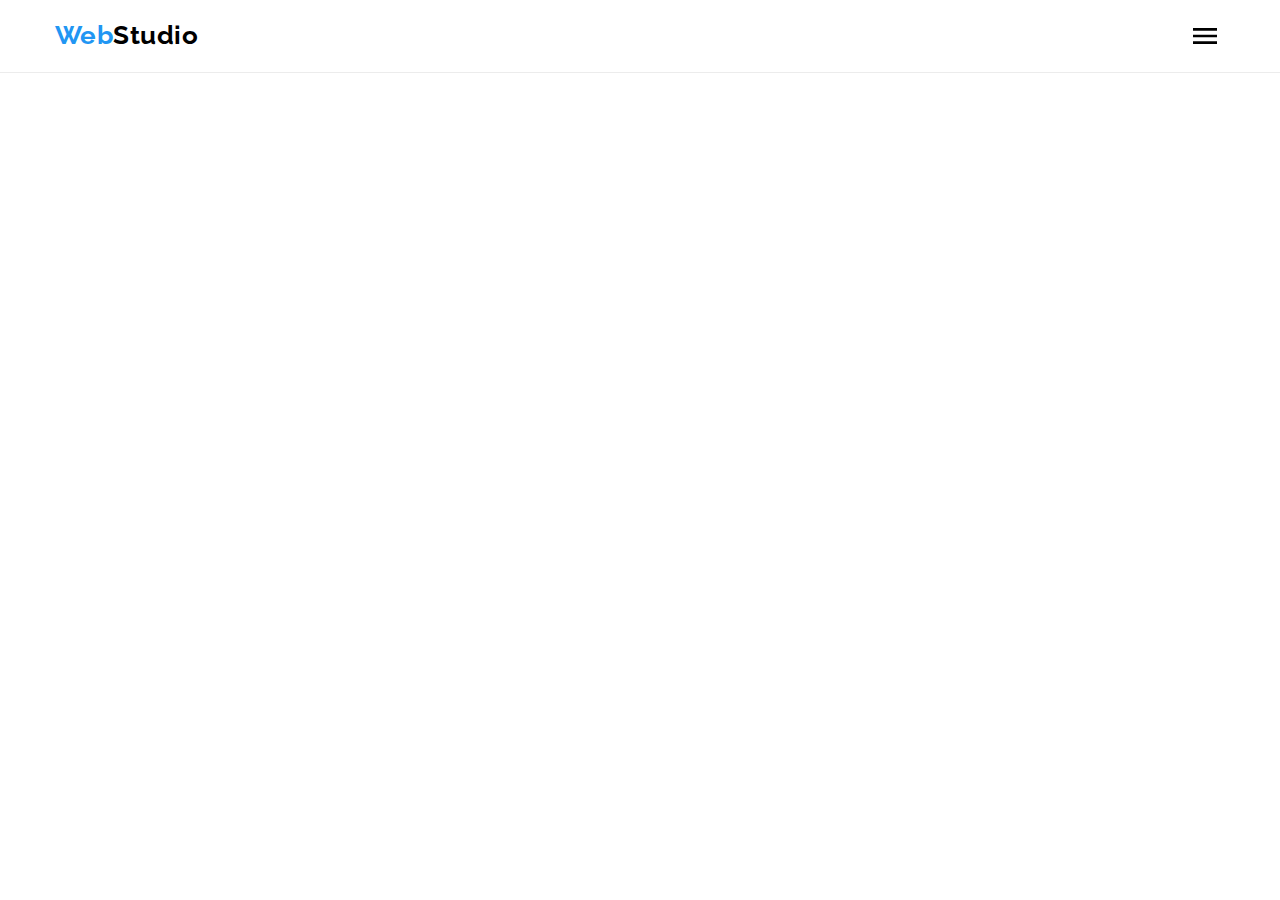
==== index.html @ 209c44c7 "mobile-menu-prblm" ====
<!DOCTYPE html>
<html lang="uk">
  <head>
    <meta charset="UTF-8" />
    <meta http-equiv="X-UA-Compatible" content="IE=edge" />
    <meta name="viewport" content="width=device-width, initial-scale=1.0" />
    <title>WebStudio</title>
    <link rel="preconnect" href="https://fonts.googleapis.com" />
    <link rel="preconnect" href="https://fonts.gstatic.com" crossorigin />
    <link
      href="https://fonts.googleapis.com/css2?family=Raleway:wght@700&family=Roboto:wght@400;500;700;900&display=swap"
      rel="stylesheet"
    />
    <link
      rel="stylesheet"
      href="https://cdn.jsdelivr.net/npm/modern-normalize@1.1.0/modern-normalize.min.css"
    />
    <link rel="stylesheet" href="./css/main.min.css" />
  </head>
  <body>
    <header class="page-header border-head">
      <div class="container page-header__container">
        <div>
          <a class="logo logo--margin-right link" lang="en" href="./index.html">
            <span class="logo__first-part">Web</span
            ><span class="logo__second-part--black">Studio</span></a
          >
        </div>

        <nav class="page-nav">
          <ul class="menu list">
            <li>
              <a class="menu__link menu__link--current link" href="./index.html"
                >Студія</a
              >
            </li>
            <li>
              <a class="menu__link link" href="./portfolio.html ">Портфоліо</a>
            </li>
            <li>
              <a class="menu__link link" href="#Contacts">Контакти</a>
            </li>
          </ul>
        </nav>

        <button type="button" class="open-mobile-menu-btn" data-menu-open>
          <svg class="open-mobile-menu-btn__icon" width="40" height="40">
            <use href="./images/icon.svg#icon-burger"></use>
          </svg>
        </button>

        <ul class="auth-nav auth-nav--margin-left list">
          <li>
            <a class="auth-nav__link link" href="mailto:info@devstudio.com">
              <svg
                aria-label="mail-icon"
                class="auth-nav__icon"
                width="16"
                height="12"
              >
                <use href="./images/icon.svg#icon-mail"></use>
              </svg>
              info@devstudio.com</a
            >
          </li>
          <li>
            <a class="auth-nav__link link" href="tel:+380961111111">
              <svg
                aria-label="phone icon"
                class="auth-nav__icon"
                width="10"
                height="16"
              >
                <use href="./images/icon.svg#icon-tel"></use>
              </svg>
              +38 096 111 11 11</a
            >
          </li>
        </ul>
      </div>

      <div class="mobile-menu" data-menu>
        <div class="container mobile-menu__container">
          <button class="mobile-menu__close-btn" data-menu-close>
            <svg class="mobile-menu__close-icon">
              <use href="./images/icon.svg#icon-close-modal"></use>
            </svg>
          </button>
          <div class="mobile-menu__box">
            <nav class="mobile-nav">
              <ul class="mobile-nav__list list">
                <li class="mobile-nav__item">
                  <a class="mobile-nav__link--current link" href="./index.html"
                    >Студія</a
                  >
                </li>
                <li class="mobile-nav__item">
                  <a class="mobile-nav__link link" href="./portfolio.html "
                    >Портфоліо</a
                  >
                </li>
                <li class="mobile-nav__item">
                  <a class="mobile-nav__link link" href="#Contacts">Контакти</a>
                </li>
              </ul>
            </nav>
            <ul class="mobile-menu__contact-list list">
              <li>
                <a class="mobile-menu__tel link" href="tel:+380961111111"
                  >+380961111111</a
                >
              </li>
              <li>
                <a
                  class="mobile-menu__email link"
                  href="mailto:info@devstudio.com"
                  >info@devstudio.com</a
                >
              </li>
            </ul>
            <ul class="mobile-socials__list list">
              <li class="mobile-socials__item">
                <a class="mobile-socials__link link" href="">Instagram</a>
              </li>
              <li class="mobile-socials__item">
                <a class="mobile-socials__link link" href="">Twitter</a>
              </li>
              <li class="mobile-socials__item">
                <a class="mobile-socials__link link" href="">Facebook</a>
              </li>
              <li class="mobile-socials__item">
                <a class="mobile-socials__link link" href="">LinkedIn</a>
              </li>
            </ul>
          </div>
        </div>
      </div>
    </header>

    <main>
      <!-- Hero -->
      <!-- <section class="hero">
        <div class="container">
          <h1 class="hero__text">
            Ефективні рішення для <br />
            вашого бізнесу
          </h1>
          <button class="hero__btn" type="button" data-modal-open>
            Замовити послугу
          </button>
        </div>
      </section> -->
      <!-- Benefits -->
      <!-- <section class="section">
        <div class="container">
          <h2 class=" title visually-hidden">Наші переваги</h2>
          <ul class="benefits list">
            <li class="benefits__item">
              <div class="benefits__wrapper">
                <svg class="benefits__icon" aria-label="antenna icon" width="70" height="70">
                  <use href="./images/icon.svg#icon-antenna"></use>
                </svg>
              </div>
              <h3 class="benefits__title">УВАГА ДО ДЕТАЛЕЙ</h3>
              <p class="benefits__text">
                Ідейні міркування, і навіть початок повсякденної роботи з
                формування позиції.
              </p>
            </li>
            <li class="benefits__item">
              <div class="benefits__wrapper">
                <svg class="benefits__icon" aria-label="clock icon" width="70" height="70">
                  <use href="./images/icon.svg#icon-clock"></use>
                </svg>
              </div>
              <h3 class="benefits__title">ПУНКТУАЛЬНІСТЬ</h3>
              <p class="benefits__text">
                Завдання організації, особливо рамки і місце навчання кадрів
                тягне у себе.
              </p>
            </li>
            <li class="benefits__item">
              <div class="benefits__wrapper">
                <svg class="benefits__icon" aria-label="diagram icon" width="70" height="70">
                  <use href="./images/icon.svg#icon-diagram"></use>
                </svg>
              </div>
              <h3 class="benefits__title">ПЛАНУВАННЯ</h3>
              <p class="benefits__text">
                Так само консультація з широким активом значною мірою зумовлює.
              </p>
            </li>
            <li class="benefits__item">
              <div class="benefits__wrapper">
                <svg class="benefits__icon" aria-label="astrounaut icon" width="70" height="70">
                  <use href="./images/icon.svg#icon-astronaut"></use>
                </svg>
              </div>
              <h3 class="benefits__title">СУЧАСНІ ТЕХНОЛОГІЇ</h3>
              <p class="benefits__text">
                Значимість цих проблем настільки очевидна, що реалізація
                планових завдань.
              </p>
            </li>
          </ul>
        </div>
      </section> -->
      <!-- Works -->
      <!-- <section class="work-section about section">
        <div class="container">
          <h2 class="title title_margin-bottom">Чим ми займаємося</h2>
          <ul class="example list">
            <li class="example__title">
              <img
                class="example__icon"
                src="./images/image1.jpg"
                alt="Розробка коду"
              />
              <p class="example__over-text">Десктопні додатки</p>
            </li>
            <li class="example__title">
              <img
                class="example__icon"
                src="./images/image2.jpg"
                alt="Оптимізація сайту"
              />
              <p class="example__over-text">Мобільні додатки</p>
            </li>
            <li class="example__title">
              <img
                class="example__icon"
                src="./images/image3.jpg"
                alt="Дизайн сайту"
              />
              <p class="example__over-text">Дизайнерські рішення</p>
            </li>
          </ul>
        </div>
      </section> -->
      <!-- Team -->
      <!-- <section class="team-section section">
        <div class="container">
          <h2 class="title title_margin-bottom">Наша команда</h2>
          <ul class="workers list">
            <li class="worker__item">
              <img
                class="worker__icon"
                src="./images/employee1.jpg"
                alt="Вродливий працівник в окулярах, працює дизайнером"
                width="270"
              />
              <div class="worker__names-position">
                <h3 class="worker__name">Ігор Дем'яненко</h3>
                <p class="worker__profession" lang="en">Product Designer</p>

                <ul class="worker__socials list">
                  <li class="worker__socials-item">
                    <a href="" class="worker__socials-link">
                      <svg
                        lang="en"
                        class="worker__socials-icon"
                        aria-label="instagram icon"
                        width="20"
                        height="20"
                      >
                        <use href="./images/icon.svg#icon-instagram"></use>
                      </svg>
                    </a>
                  </li>
                  <li class="worker__socials-item">
                    <a href="" class="worker__socials-link">
                      <svg
                        lang="en"
                        class="worker__socials-icon"
                        aria-label="twitter icon"
                        width="20"
                        height="20"
                      >
                        <use href="./images/icon.svg#icon-twitter"></use>
                      </svg>
                    </a>
                  </li>
                  <li class="worker__socials-item">
                    <a href="" class="worker__socials-link">
                      <svg
                        lang="en"
                        class="worker__socials-icon"
                        aria-label="facebook icon"
                        width="20"
                        height="20"
                      >
                        <use href="./images/icon.svg#icon-Facebook"></use>
                      </svg>
                    </a>
                  </li>
                  <li class="worker__socials-item">
                    <a href="" class="worker__socials-link">
                      <svg
                        lang="en"
                        class="worker__socials-icon"
                        aria-label="linkedIn icon"
                        width="20"
                        height="20"
                      >
                        <use href="./images/icon.svg#icon-linkedin"></use>
                      </svg>
                    </a>
                  </li>
                
                </ul>
              </div>
            </li>
            <li class="worker__item">
              <img
                class="worker__icon"
                src="./images/employee2.jpg"
                alt="Усміхнена фронтент розробник Ольга"
                width="270"
              />
              <div class="worker__names-position">
                <h3 class="worker__name">Ольга Рєпіна</h3>
                <p class="worker__profession" lang="en">Frontend Developer</p>

                <ul class="worker__socials list">
                  <li class="worker__socials-item">
                    <a href="" class="worker__socials-link">
                      <svg
                        lang="en"
                        class="worker__socials-icon"
                        aria-label="instagram icon"
                        width="20"
                        height="20"
                      >
                        <use href="./images/icon.svg#icon-instagram"></use>
                      </svg>
                    </a>
                  </li>
                  <li class="worker__socials-item">
                    <a href="" class="worker__socials-link">
                      <svg
                        lang="en"
                        class="worker__socials-icon"
                        aria-label="twitter icon"
                        width="20"
                        height="20"
                      >
                        <use href="./images/icon.svg#icon-twitter"></use>
                      </svg>
                    </a>
                  </li>
                  <li class="worker__socials-item">
                    <a href="" class="worker__socials-link">
                      <svg
                        lang="en"
                        class="worker__socials-icon"
                        aria-label="facebook icon"
                        width="20"
                        height="20"
                      >
                        <use href="./images/icon.svg#icon-Facebook"></use>
                      </svg>
                    </a>
                  </li>
                  <li class="worker__socials-item">
                    <a href="" class="worker__socials-link">
                      <svg
                        lang="en"
                        class="worker__socials-icon"
                        aria-label="linkedIn icon"
                        width="20"
                        height="20"
                      >
                        <use href="./images/icon.svg#icon-linkedin"></use>
                      </svg>
                    </a>
                  </li>
                </ul>
              </div>
            </li>
             <li class="worker__item">
              <img
                class="worker__icon"
                src="./images/employee3.jpg"
                alt="Щирий Микола, який працює у відділі маректингу"
                width="270"
              />
              <div class="worker__names-position">
                <h3 class="worker__name">Микола Тарасов</h3>
                <p class="worker__profession" lang="en">Marketing</p>

                <ul class="worker__socials list">
                  <li class="worker__socials-item">
                    <a href="" class="worker__socials-link">
                      <svg
                        lang="en"
                        class="worker__socials-icon"
                        aria-label="instagram icon"
                        width="20"
                        height="20"
                      >
                        <use href="./images/icon.svg#icon-instagram"></use>
                      </svg>
                    </a>
                  </li>
                  <li class="worker__socials-item">
                    <a href="" class="worker__socials-link">
                      <svg
                        lang="en"
                        class="worker__socials-icon"
                        aria-label="twitter icon"
                        width="20"
                        height="20"
                      >
                        <use href="./images/icon.svg#icon-twitter"></use>
                      </svg>
                    </a>
                  </li>
                  <li class="worker__socials-item">
                    <a href="" class="worker__socials-link">
                      <svg
                        lang="en"
                        class="worker__socials-icon"
                        aria-label="facebook icon"
                        width="20"
                        height="20"
                      >
                        <use href="./images/icon.svg#icon-Facebook"></use>
                      </svg>
                    </a>
                  </li>
                  <li class="worker__socials-item">
                    <a href="" class="worker__socials-link">
                      <svg
                        lang="en"
                        class="worker__socials-icon"
                        aria-label="linkedIn icon"
                        width="20"
                        height="20"
                      >
                        <use href="./images/icon.svg#icon-linkedin"></use>
                      </svg>
                    </a>
                  </li>
                
                </ul>
              </div>
            </li>
            <li class="worker__item">
              <img
                class="worker__icon"
                src="./images/employee4.jpg"
                alt="Працівник року, чорноволосий Михайло"
                width="270"
              />
              <div class="worker__names-position">
                <h3 class="worker__name">Михайло Єрмаков</h3>
                <p class="worker__profession" lang="en">UI Designer</p>

                <ul class="worker__socials list">
                  <li class="worker__socials-item">
                    <a href="" class="worker__socials-link">
                      <svg
                        lang="en"
                        class="worker__socials-icon"
                        aria-label="instagram icon"
                        width="20"
                        height="20"
                      >
                        <use href="./images/icon.svg#icon-instagram"></use>
                      </svg>
                    </a>
                  </li>
                  <li class="worker__socials-item">
                    <a href="" class="worker__socials-link">
                      <svg
                        lang="en"
                        class="worker__socials-icon"
                        aria-label="twitter icon"
                        width="20"
                        height="20"
                      >
                        <use href="./images/icon.svg#icon-twitter"></use>
                      </svg>
                    </a>
                  </li>
                  <li class="worker__socials-item">
                    <a href="" class="worker__socials-link">
                      <svg
                        lang="en"
                        class="worker__socials-icon"
                        aria-label="facebook icon"
                        width="20"
                        height="20"
                      >
                        <use href="./images/icon.svg#icon-Facebook"></use>
                      </svg>
                    </a>
                  </li>
                  <li class="worker__socials-item">
                    <a href="" class="worker__socials-link">
                      <svg
                        lang="en"
                        class="worker__socials-icon"
                        aria-label="linkedIn icon"
                        width="20"
                        height="20"
                      >
                        <use href="./images/icon.svg#icon-linkedin"></use>
                      </svg>
                    </a>
                  </li>
                
                </ul>
              </div>
            </li>
          </ul>
        </div>
      </section> -->
      <!-- Regular customers -->
      <!-- <section class="section">
        <div class="container">
          <h2 class="title title_margin-bottom">Постійні клієнти</h2>

          <ul class="customers list">
            <li class="customers__item">
              <a href="" class="customers__link">
                <svg
                  class="customers__icon"
                  aria-label="the first company logo"
                  width="106"
                  height="60"
                >
                  <use href="./images/icon.svg#icon-Logo-1"></use>
                </svg>
              </a>
            </li>
            <li class="customers__item">
              <a href="" class="customers__link">
                <svg
                  class="customers__icon"
                  aria-label="the second company logo"
                  width="106"
                  height="60"
                >
                  <use href="./images/icon.svg#icon-Logo-2"></use>
                </svg>
              </a>
            </li>
             <li class="customers__item">
              <a href="" class="customers__link">
                <svg
                  class="customers__icon"
                  aria-label="the third company logo"
                  width="106"
                  height="60"
                >
                  <use href="./images/icon.svg#icon-Logo-3"></use>
                </svg>
              </a>
            </li>
            <li class="customers__item">
              <a href="" class="customers__link">
                <svg
                  class="customers__icon"
                  aria-label="the fourth company logo"
                  width="106"
                  height="60"
                >
                  <use href="./images/icon.svg#icon-Logo-4"></use>
                </svg>
              </a>
            </li>
            <li class="customers__item">
              <a href="" class="customers__link">
                <svg
                  class="customers__icon"
                  aria-label="the fifth company logo"
                  width="106"
                  height="60"
                >
                  <use href="./images/icon.svg#icon-Logo-5"></use>
                </svg>
              </a>
            </li>
            <li class="customers__item">
              <a href="" class="customers__link">
                <svg
                  class="customers__icon"
                  aria-label="the sixth company logo"
                  width="106"
                  height="60"
                >
                  <use href="./images/icon.svg#icon-Logo-6"></use>
                </svg>
              </a>
            </li>
          </ul>
        </div>
      </section> -->
    </main>

    <!-- <footer class="page-footer">
      <div class="container page-footer-container">
        <div class="general-footer">
          <a class="logo logo__margin-bottom link" lang="en" href="./index.html"
            ><span class="logo__first-part">Web</span
            ><span class="logo__second-part--white ">Studio</span></a
          >
          <address class="address">
            <ul class="address__list list" id="Contacts">
              <li class="address__item">
                <a
                  class="address__link link"
                  href="https://goo.gl/maps/CPtrU1FHBa2aNyZL9"
                  target="_blank"
                  rel="noopener noreferrer nofollow"
                  >м. Київ, пр-т Лесі Українки, 26</a
                >
              </li>
              <li class="address__item">
                <a class="address__contacts link" href="mailto:info@devstudio.com"
                  >info@devstudio.com</a
                >
              </li>
              <li class="address__item">
                <a class="address__contacts link" href="tel:+380961111111"
                  >+38 096 111 11 11</a
                >
              </li>
            </ul>
          </address>
        </div>

        <div class="footer-socials footer__socials--margin-left">
          <h4 class="footer-socials__title ">Приєднуйтесь</h4>
          <ul class="footer-socials__list list">
            <li class="footer-socials__item">
              <a href="" class="footer-socials__link">
                <svg
                  class="footer-social__icon"
                  aria-label="instagram icon"
                  width="20"
                  height="20"
                >
                  <use href="./images/icon.svg#icon-instagram"></use>
                </svg>
              </a>
            </li>
            <li class="footer-socials__item">
              <a href="" class="footer-socials__link">
                <svg
                  class="footer-social__icon"
                  aria-label="twitter icon"
                  width="20"
                  height="20"
                >
                  <use href="./images/icon.svg#icon-twitter"></use>
                </svg>
              </a>
            </li>
            <li class="footer-socials__item">
               <a href="" class="footer-socials__link">
                <svg
                  class="footer-social__icon"
                  aria-label="facebook icon"
                  width="20"
                  height="20"
                >
                  <use href="./images/icon.svg#icon-Facebook"></use>
                </svg>
              </a>
            </li>
            <li class="footer-socials__item">
              <a href="" class="footer-socials__link">
                <svg
                  class="footer-social__icon"
                  aria-label="linkedin icon"
                  width="20"
                  height="20"
                >
                  <use href="./images/icon.svg#icon-linkedin"></use>
                </svg>
              </a>
            </li>
          </ul>
        </div>
        <div class="subscribe">
          <h4 class="footer-socials__title ">Підпишіться на розсилку</h4>
          <form class="form-footer">
            <label class="footer-mailing">
              <input
                type="email"
                class="footer-mailing__input"
                name="user-email-mailingList"
                placeholder="E-mail "
                pattern="[a-z0-9._%+-]+@[a-z0-9.-]+\.[a-z]{2,4}$"
              />
            </label>
            <button type="submit" class="footer-button">
              Підписатися
              <svg class="footer-button__icon">
                <use href="./images/icon.svg#icon-telegram-btn"></use>
              </svg>
            </button>
          </form>
        </div>
      </div>
    </footer>
     -->
    <!-- <div class="backdrop is-hidden" data-modal>
      <div class="modal">
        <button type="button" class="modal-close-btn" data-modal-close>
          <svg
            class="close-modal-icon"
            aria-label="close item"
            width="18"
            height="18"
          >
            <use href="./images/icon.svg#icon-close-modal"></use>
          </svg>
        </button>

        <form class="modal-form">
          <p class="modal-title">Залиште свої дані, ми вам передзвонимо</p>
          <label class="modal-form-field">
            <span class="modal-field-desc">Ім'я</span>
            <span class="modal-input-wrapper">
              <input
                type="text"
                class="modal-form-input"
                name="user-name"
                required
                pattern="[A-Za-zА-Яа-яіІїЇ'`]+"
              />
              <svg class="modal-input-icon" width="18" height="18">
                <use href="./images/icon.svg#icon-name-input"></use>
              </svg>
            </span>
          </label>
          <label class="modal-form-field">
            <span class="modal-field-desc">Телефон</span>
            <span class="modal-input-wrapper">
              <input
                type="tel"
                class="modal-form-input"
                name="user_tel"
                required
                pattern="[0-9]{3}-[0-9]{3}-[0-9]{2}-[0-9]{2}"
                title="xxx-xxx-xx-xx"
              />
              <svg class="modal-input-icon" width="18" height="18">
                <use href="./images/icon.svg#icon-tel-input"></use>
              </svg>
            </span>
          </label>
          <label class="modal-form-field">
            <span class="modal-field-desc">Пошта</span>
            <span class="modal-input-wrapper">
              <input
                type="email"
                class="modal-form-input"
                name="user-email"
                pattern="[a-z0-9._%+-]+@[a-z0-9.-]+\.[a-z]{2,4}$"
              />
              <svg class="modal-input-icon" width="18" height="18">
                <use href="./images/icon.svg#icon-email-input"></use>
              </svg>
            </span>
          </label>
          <label class="modal-form-field">
            <span class="modal-field-desc">Коментар</span>
            <textarea
              name="user-comment"
              class="modal-form-comment"
              placeholder="Введіть текст"
            ></textarea>
          </label>
          <label class="modal-form-check-field">
            <input
              type="checkbox"
              class="modal-check"
              required
              name="agreement"
            />
            <svg class="modal-own-checkbox" width="16" height="15">
              <use
                class="modal-own-checkbox-icon"
                href="./images/icon.svg#icon-check"
              ></use>
            </svg>
            <span class="modal-text-agreement">
              Погоджуюся з розсилкою та приймаю
              <a href="" class="modal-conditions">Умови договору</a>
            </span>
          </label>
          <button type="submit" class="modal-button-submit">Відправити</button>
        </form>
      </div>
    </div> -->
    <script src="./js/mobile-menu.js"></script>
    <!-- <script src="./js/modal.js"></script> -->
  </body>
</html>
---- css/main.min.css ----
:root{--primary-color-text: #757575;--secondary-color-text: #212121;--accent-color: #2196f3;--hero-logo-text: #ffffff;--studio-color-text: #000000;--secondary-back-color: #2f303a;--team-btn-back-color: #f5f4fa;--hidden-btn-hero-color: #188ce8;--border: #ececec;--hero-bg-color: #c4c4c4;--social-list-icon: #afb1b8;--transition-dur-and-func: 250ms cubic-bezier(0.4, 0, 0.2, 1)}.visually-hidden{position:absolute;white-space:nowrap;width:1px;height:1px;overflow:hidden;border:0;padding:0;clip:rect(0 0 0 0);clip-path:inset(50%);margin:-1px}.footer-socials__link,.worker__socials-link{display:flex;align-items:center;justify-content:center;width:44px;height:44px;border-radius:50%}.footer-button,.hero__btn,.modal-button-submit{color:var(--hero-logo-text);background-color:var(--accent-color)}body{background-color:#fff;color:var(--primary-color-text);font-family:Roboto,sans-serif;letter-spacing:.03em}.list{list-style:none}.link{text-decoration:none}h1,h2,h3,h4,p{margin-bottom:0;margin-top:0}ul,ol{margin-bottom:0;margin-top:0;padding-left:0}.container{padding-left:15px;padding-right:15px}@media screen and (min-width: 480px){.container{width:480px;margin-left:auto;margin-right:auto}}@media screen and (min-width: 768px){.container{width:768px}}@media screen and (min-width: 1200px){.container{width:1200px}}.section{padding-top:94px;padding-bottom:94px}.logo{font-family:Raleway,sans-serif;font-weight:700;font-size:26px;line-height:1.2;display:inline;color:var(--accent-color)}.page-header__container{display:flex;align-items:center;justify-content:space-between}.mobile-menu__container{position:relative;display:flex;flex-direction:column;padding:48px 40px;width:100%;height:100%}.menu{display:none}.open-mobile-menu-btn{border:none;padding:0;background-color:rgba(0,0,0,0);line-height:0}.mobile-menu{position:fixed;left:0;top:0;z-index:100;width:100%;height:100%;background-color:#fff;opacity:0;visibility:hidden;pointer-events:none;transition:opacity var(--transition-dur-and-func),visibility var(--transition-dur-and-func)}.mobile-menu.is-open{opacity:1;visibility:visible;pointer-events:auto}.mobile-menu__close-btn{position:absolute;top:10px;right:15px;border:none;padding:0;background-color:rgba(0,0,0,0);line-height:0}.mobile-menu__close-icon{width:40px;height:40px}.mobile-menu__close-icon:hover,.mobile-menu__close-icon:focus{fill:var(--accent-color)}.mobile-menu__box{display:flex;flex-direction:column;height:100vh}@media screen and (max-width: 767px){.mobile-nav__list{font-size:40px;font-weight:500;letter-spacing:.02em;line-height:1.175}.mobile-nav__item:not(:last-child){margin-bottom:32px}.mobile-nav__link{color:var(--secondary-color-text)}.mobile-nav__link--current{color:var(--accent-color)}}@media screen and (max-width: 767px){.mobile-menu__contact-list{font-size:34px;font-weight:500;letter-spacing:.02em;line-height:1.17;margin-top:auto;margin-bottom:64px}.mobile-menu__tel{color:var(--accent-color)}.mobile-menu__email{font-size:24px;color:var(--primary-color-text)}}@media screen and (max-width: 767px){.mobile-socials__list{display:flex;flex-wrap:wrap;align-items:center;font-size:18px;font-weight:500;letter-spacing:.02em;line-height:1.2}.mobile-socials__item:not(:last-child){padding-right:10px;margin-right:10px;border-right:1px solid rgba(33,33,33,.2)}.mobile-socials__link{color:var(--accent-color)}}.auth-nav{display:none}.title{color:var(--secondary-color-text);font-weight:700;font-size:36px;line-height:1.17;text-align:center}.backdrop{position:fixed;top:0;left:0;z-index:100;width:100%;height:100%;background-color:rgba(0,0,0,.2);opacity:1;visibility:visible;pointer-events:auto;transition:opacity 1000ms cubic-bezier(0.4, 0, 0.2, 1),visibility 1000ms cubic-bezier(0.4, 0, 0.2, 1)}.is-hidden{opacity:0;visibility:hidden;pointer-events:none}.modal{width:528px;background-color:#fff;position:absolute;top:50%;left:50%;transform:translate(-50%, -50%);box-shadow:0px 1px 3px rgba(0,0,0,.12),0px 1px 1px rgba(0,0,0,.14),0px 2px 1px rgba(0,0,0,.2);border-radius:4px}.modal-close-btn{background:rgba(0,0,0,0);border:1px solid rgba(0,0,0,.1);position:absolute;top:8px;right:8px;display:flex;width:30px;height:30px;align-items:center;justify-content:center;cursor:pointer;border-radius:50%;transition:background-color var(--transition-dur-and-func),fill var(--transition-dur-and-func)}.modal-close-btn:hover,.modal-close-btn:focus{fill:var(--accent-color)}.modal-title{color:var(--secondary-color-text);font-size:20px;line-height:1.15;font-weight:700;text-align:center;margin-bottom:12px}.modal-form{display:flex;flex-direction:column;padding:40px}.modal-form-field{margin-bottom:10px}.modal-field-desc{display:block;font-size:12px;line-height:1.16;margin-bottom:4px}.modal-form-input{width:100%;font-size:12px;border-radius:4px;border:1px solid rgba(33,33,33,.2);height:40px;padding-left:42px;transition:border var(--transition-dur-and-func)}.modal-form-input:focus{outline:none;border-color:var(--accent-color)}.modal-input-wrapper{position:relative;display:block}.modal-input-icon{position:absolute;top:50%;left:12px;transform:translateY(-50%);transition:fill var(--transition-dur-and-func)}.modal-form-input:focus+.modal-input-icon{fill:var(--accent-color)}.modal-form-comment{display:block;resize:none;padding:12px 16px;font-size:12px;line-height:1.16;height:120px;width:100%;border-radius:4px;border:1px solid rgba(33,33,33,.2);transition:border var(--transition-dur-and-func)}.modal-form-comment:focus{outline:none;border-color:var(--accent-color)}.modal-form-comment::placeholder{color:rgba(117,117,117,.5)}.modal-form-check-field{display:flex;align-items:center;padding-left:13px;margin-top:10px;margin-bottom:30px}.modal-check{appearance:none;position:absolute}.modal-own-checkbox{width:16px;height:15px;margin-right:7px;border:2px solid var(--secondary-color-text);border-radius:2px;cursor:pointer;transition:background-color var(--transition-dur-and-func)}.modal-check:checked+.modal-own-checkbox{background-color:var(--accent-color);transition:background-color var(--transition-dur-and-func);border:none}.modal-check:focus+.modal-own-checkbox{box-shadow:0 0 0 2px rgba(33,150,243,.5)}.modal-own-checkbox-icon{display:none}.modal-check:checked+.modal-own-checkbox .modal-own-checkbox-icon{display:block;transition:fill var(--transition-dur-and-func)}.modal-text-agreement{font-size:14px;line-height:1.7}.modal-conditions{color:var(--accent-color)}.modal-conditions:hover{text-decoration:none}.modal-button-submit{font-size:16px;font-weight:700;letter-spacing:.06em;align-self:center;width:200px;height:50px;border:none;padding:10px 52px;border-radius:4px;cursor:pointer;box-shadow:0px 4px 4px rgba(0,0,0,.15);transition:color var(--transition-dur-and-func),background-color var(--transition-dur-and-func),box-shadow var(--transition-dur-and-func)}.modal-button-submit:hover,.modal-button-submit:focus{background:var(--hidden-btn-hero-color);box-shadow:0px 4px 4px rgba(0,0,0,.15);border-radius:4px}.page-footer-container{display:flex;align-items:baseline}.page-header{padding-top:16px;padding-bottom:16px}.logo__second-part--black{color:var(--studio-color-text)}.hero{max-width:1600px;margin:0 auto;text-align:center;padding-top:200px;padding-bottom:200px;background-color:var(--hero-bg-color);background-image:linear-gradient(rgba(47, 48, 58, 0.4), rgba(47, 48, 58, 0.4)),url("../images/hero/hero.jpg");background-size:cover;background-position:center}.hero__text{color:var(--hero-logo-text);align-items:center;font-size:44px;font-weight:900;letter-spacing:.06em;line-height:1.37;text-align:center;text-transform:uppercase;margin-bottom:30px}.hero__btn{border-radius:4px;cursor:pointer;font-family:inherit;font-weight:700;font-size:16px;line-height:1.9;min-width:232px;padding:10px 32px;border:0;align-items:center;text-align:center;letter-spacing:.06em;transition:background-color var(--transition-dur-and-func)}.hero__btn:hover,.hero__btn:focus{background:var(--hidden-btn-hero-color);box-shadow:0px 4px 4px rgba(0,0,0,.15);border-radius:4px}.benefits{display:flex;column-gap:30px}.benefits__title{color:var(--secondary-color-text);font-size:14px;line-height:1.1;text-transform:uppercase;margin-bottom:10px}.benefits__text{font-size:14px;line-height:1.7;width:270px}.benefits__item{flex-basis:calc(100% - 22.5px)}.benefits__item>.benefits__wrapper{display:flex;background-color:var(--team-btn-back-color);height:120px;margin-bottom:30px;align-items:center;justify-content:center}.title_margin-bottom{margin-bottom:50px}.about{padding-top:0px}.example{display:flex;column-gap:30px}.example__icon{display:block;max-width:100%}.example__title{position:relative}.example__over-text{position:absolute;left:0;bottom:0;display:flex;align-items:center;justify-content:center;font-weight:700;font-size:14px;line-height:1.14;width:370px;height:70px;text-transform:uppercase;color:var(--hero-logo-text);background:rgba(47,48,58,.8)}.team-section{background-color:var(--team-btn-back-color)}.workers{display:flex;column-gap:30px}.worker__item{background-color:var(--hero-logo-text);flex-basis:calc(100% - 22.5px);box-shadow:0px 1px 3px rgba(0,0,0,.12),0px 1px 1px rgba(0,0,0,.14),0px 2px 1px rgba(0,0,0,.2);border-radius:0px 0px 4px 4px}.worker__names-position{padding-top:30px;padding-bottom:30px}.worker__name{color:var(--secondary-color-text);font-weight:500;font-size:16px;line-height:1.2;text-align:center;margin-bottom:10px}.worker__profession{margin-bottom:16px;font-size:16px;line-height:1.2;text-align:center}.worker__socials{display:flex;justify-content:center;column-gap:10px}.worker__socials-icon{display:flex;fill:var(--social-list-icon);transition:fill var(--transition-dur-and-func)}.worker__socials-link:hover .worker__socials-icon,.worker__socials-link:focus .worker__socials-icon{fill:var(--hero-logo-text)}.worker__socials-link{transition:background-color var(--transition-dur-and-func)}.worker__socials-link:hover,.worker__socials-link:focus{color:var(--hero-logo-text);background-color:var(--accent-color)}.customers{display:flex;column-gap:30px}.customers__item{flex-basis:calc(100% - 25px)}.customers__link{display:flex;align-items:center;justify-content:center;border-radius:4px;border:1px solid var(--social-list-icon);height:92px;color:var(--social-list-icon);transition:color var(--transition-dur-and-func),border var(--transition-dur-and-func)}.customers__link:hover,.customers__link:focus{border-color:var(--accent-color);color:var(--accent-color)}.customers__icon{width:106px;height:60px;fill:currentColor}.border-head{border-bottom:1px solid var(--border)}.button{display:flex;column-gap:8px;justify-content:center;margin-bottom:50px}.portfolio-btn{color:var(--secondary-color-text);background:var(--team-btn-back-color);font-family:inherit;font-size:16px;font-weight:500;letter-spacing:.03em;border:none;cursor:pointer;line-height:1.6;text-align:center;padding:6px 22px;border-radius:4px;transition:background-color var(--transition-dur-and-func),box-shadow var(--transition-dur-and-func),color var(--transition-dur-and-func)}.portfolio-btn:active,.portfolio-btn:hover,.portfolio-btn:focus{background-color:var(--accent-color);color:var(--hero-logo-text);box-shadow:0px 3px 1px rgba(0,0,0,.1),0px 1px 2px rgba(0,0,0,.08),0px 2px 1px rgba(0,0,0,.12)}.goods-overlay{position:relative;overflow:hidden;transform:translateY(0%)}.overlay{display:flex;align-items:center;justify-content:center;font-size:18px;line-height:1.5;padding:63px 24px;position:absolute;top:0;left:0;width:100%;height:100%;transform:translateY(100%);transition:transform var(--transition-dur-and-func);color:#fff;background-color:rgba(33,150,243,.9)}.section-icon:hover .overlay,.section-icon:focus .overlay{transform:translateY(0%)}.items{display:flex;flex-wrap:wrap;gap:30px}.goods{flex-basis:calc((100% - 60px)/3)}.type{padding:20px 24px;border-bottom:1px solid var(--border);border-right:1px solid var(--border);border-left:1px solid var(--border)}.section-icon{display:block;transition:box-shadow var(--transition-dur-and-func)}.section-icon:hover,.section-icon:focus{box-shadow:0px 4px 4px rgba(0,0,0,.25)}.section-icon .icon-title{color:var(--secondary-color-text);font-size:18px;font-weight:700;letter-spacing:.06em;line-height:2;margin-bottom:4px}.section-icon .icon-text{color:var(--primary-color-text);font-size:16px;line-height:1.9}.page-footer{background-color:var(--secondary-back-color);padding-top:60px;padding-bottom:60px}.logo__margin-bottom{display:inline-block;margin-bottom:20px}.logo__second-part--white{color:var(--hero-logo-text)}.address__item:not(:last-child){margin-bottom:9px}.address__link{color:var(--hero-logo-text);font-style:normal;font-size:14px;line-height:1.7;transition:color var(--transition-dur-and-func)}.address__contacts{color:rgba(255,255,255,.6);font-style:normal;font-size:14px;line-height:1.7;transition:color var(--transition-dur-and-func)}.footer__socials--margin-left{margin-left:70px}.footer-socials__title{color:var(--hero-logo-text);margin-bottom:20px;text-transform:uppercase}.footer-socials__list{display:flex;column-gap:10px}.footer-socials__link{background:rgba(255,255,255,.1);color:var(--hero-logo-text);transition:background var(--transition-dur-and-func)}.footer-socials__link:hover,.footer-socials__link:focus{background:var(--accent-color)}.footer-social__icon{fill:currentColor}.subscribe{margin-left:auto}.form-footer{display:flex}.footer-mailing__input{font-family:Roboto,sans-serif;display:block;width:358px;height:50px;font-size:16px;line-height:1.25;padding-left:15px;margin-right:12px;border-radius:4px;color:rgba(255,255,255,.6);background-color:rgba(0,0,0,0);border:1px solid rgba(255,255,255,.3);box-shadow:0px 4px 4px rgba(0,0,0,.15);outline:none}.footer-button{font-family:Roboto,sans-serif;display:flex;position:relative;font-size:16px;font-weight:700;letter-spacing:.06em;line-height:1.88;border-radius:4px;border:none;width:200px;height:50px;padding:10px 28px;cursor:pointer;transition:color var(--transition-dur-and-func),background-color var(--transition-dur-and-func),box-shadow var(--transition-dur-and-func)}.footer-button:focus,.footer-button:hover{background:var(--hidden-btn-hero-color);box-shadow:0px 4px 4px rgba(0,0,0,.15);border-radius:4px}.footer-button__icon{position:absolute;right:35px;top:15px;width:24px;height:24px;fill:#fff}/*# sourceMappingURL=main.min.css.map */
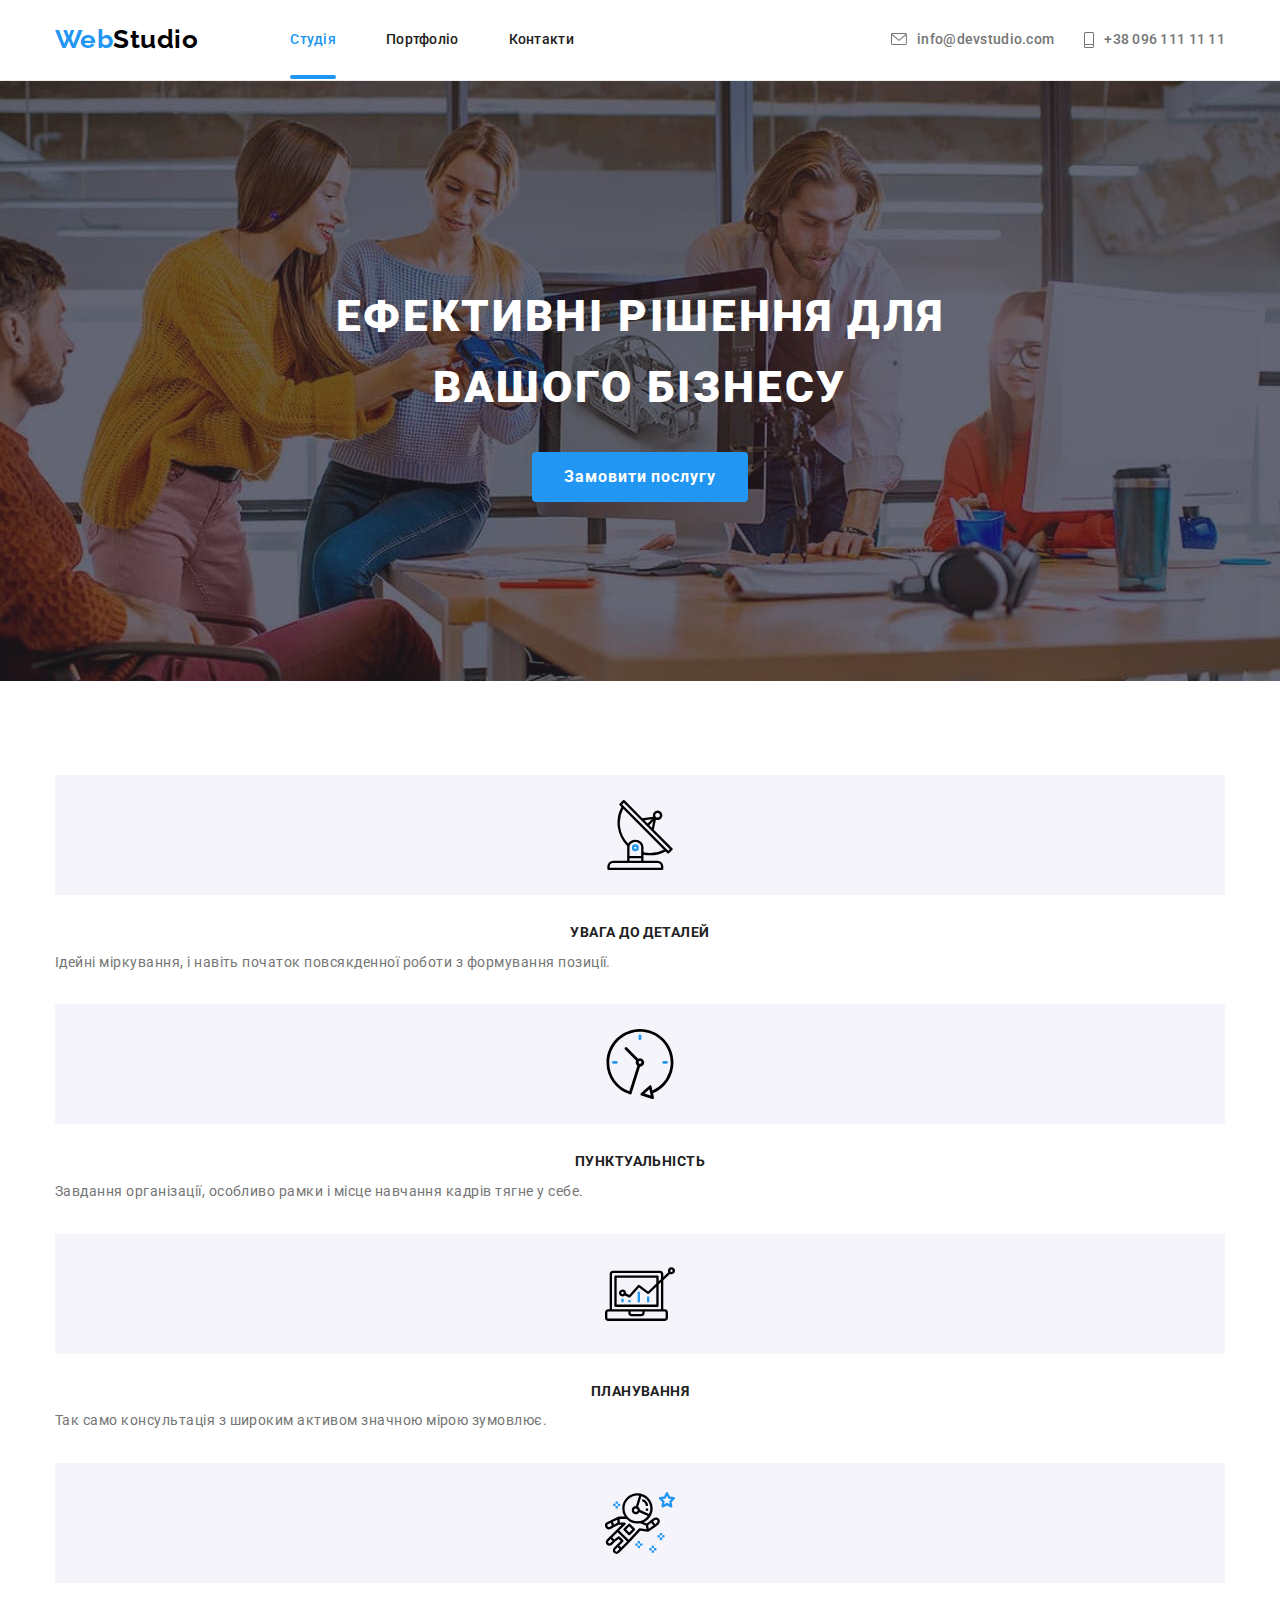
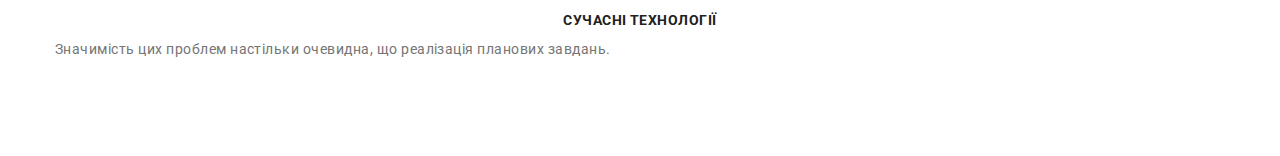
==== commit fd082827: "benefits section" ====
--- a/index.html
+++ b/index.html
@@ -44,7 +44,7 @@
         </nav>
 
         <button type="button" class="open-mobile-menu-btn" data-menu-open>
-          <svg class="open-mobile-menu-btn__icon" width="40" height="40">
+          <svg class="open-mobile-menu-btn__icon" >
             <use href="./images/icon.svg#icon-burger"></use>
           </svg>
         </button>
@@ -139,7 +139,7 @@
 
     <main>
       <!-- Hero -->
-      <!-- <section class="hero">
+      <section class="hero">
         <div class="container">
           <h1 class="hero__text">
             Ефективні рішення для <br />
@@ -149,9 +149,9 @@
             Замовити послугу
           </button>
         </div>
-      </section> -->
+      </section>
       <!-- Benefits -->
-      <!-- <section class="section">
+      <section class="section">
         <div class="container">
           <h2 class=" title visually-hidden">Наші переваги</h2>
           <ul class="benefits list">
@@ -204,7 +204,7 @@
             </li>
           </ul>
         </div>
-      </section> -->
+      </section>
       <!-- Works -->
       <!-- <section class="work-section about section">
         <div class="container">
--- a/css/main.min.css
+++ b/css/main.min.css
@@ -1 +1 @@
-:root{--primary-color-text: #757575;--secondary-color-text: #212121;--accent-color: #2196f3;--hero-logo-text: #ffffff;--studio-color-text: #000000;--secondary-back-color: #2f303a;--team-btn-back-color: #f5f4fa;--hidden-btn-hero-color: #188ce8;--border: #ececec;--hero-bg-color: #c4c4c4;--social-list-icon: #afb1b8;--transition-dur-and-func: 250ms cubic-bezier(0.4, 0, 0.2, 1)}.visually-hidden{position:absolute;white-space:nowrap;width:1px;height:1px;overflow:hidden;border:0;padding:0;clip:rect(0 0 0 0);clip-path:inset(50%);margin:-1px}.footer-socials__link,.worker__socials-link{display:flex;align-items:center;justify-content:center;width:44px;height:44px;border-radius:50%}.footer-button,.hero__btn,.modal-button-submit{color:var(--hero-logo-text);background-color:var(--accent-color)}body{background-color:#fff;color:var(--primary-color-text);font-family:Roboto,sans-serif;letter-spacing:.03em}.list{list-style:none}.link{text-decoration:none}h1,h2,h3,h4,p{margin-bottom:0;margin-top:0}ul,ol{margin-bottom:0;margin-top:0;padding-left:0}.container{padding-left:15px;padding-right:15px}@media screen and (min-width: 480px){.container{width:480px;margin-left:auto;margin-right:auto}}@media screen and (min-width: 768px){.container{width:768px}}@media screen and (min-width: 1200px){.container{width:1200px}}.section{padding-top:94px;padding-bottom:94px}.logo{font-family:Raleway,sans-serif;font-weight:700;font-size:26px;line-height:1.2;display:inline;color:var(--accent-color)}.page-header__container{display:flex;align-items:center;justify-content:space-between}.mobile-menu__container{position:relative;display:flex;flex-direction:column;padding:48px 40px;width:100%;height:100%}.menu{display:none}.open-mobile-menu-btn{border:none;padding:0;background-color:rgba(0,0,0,0);line-height:0}.mobile-menu{position:fixed;left:0;top:0;z-index:100;width:100%;height:100%;background-color:#fff;opacity:0;visibility:hidden;pointer-events:none;transition:opacity var(--transition-dur-and-func),visibility var(--transition-dur-and-func)}.mobile-menu.is-open{opacity:1;visibility:visible;pointer-events:auto}.mobile-menu__close-btn{position:absolute;top:10px;right:15px;border:none;padding:0;background-color:rgba(0,0,0,0);line-height:0}.mobile-menu__close-icon{width:40px;height:40px}.mobile-menu__close-icon:hover,.mobile-menu__close-icon:focus{fill:var(--accent-color)}.mobile-menu__box{display:flex;flex-direction:column;height:100vh}@media screen and (max-width: 767px){.mobile-nav__list{font-size:40px;font-weight:500;letter-spacing:.02em;line-height:1.175}.mobile-nav__item:not(:last-child){margin-bottom:32px}.mobile-nav__link{color:var(--secondary-color-text)}.mobile-nav__link--current{color:var(--accent-color)}}@media screen and (max-width: 767px){.mobile-menu__contact-list{font-size:34px;font-weight:500;letter-spacing:.02em;line-height:1.17;margin-top:auto;margin-bottom:64px}.mobile-menu__tel{color:var(--accent-color)}.mobile-menu__email{font-size:24px;color:var(--primary-color-text)}}@media screen and (max-width: 767px){.mobile-socials__list{display:flex;flex-wrap:wrap;align-items:center;font-size:18px;font-weight:500;letter-spacing:.02em;line-height:1.2}.mobile-socials__item:not(:last-child){padding-right:10px;margin-right:10px;border-right:1px solid rgba(33,33,33,.2)}.mobile-socials__link{color:var(--accent-color)}}.auth-nav{display:none}.title{color:var(--secondary-color-text);font-weight:700;font-size:36px;line-height:1.17;text-align:center}.backdrop{position:fixed;top:0;left:0;z-index:100;width:100%;height:100%;background-color:rgba(0,0,0,.2);opacity:1;visibility:visible;pointer-events:auto;transition:opacity 1000ms cubic-bezier(0.4, 0, 0.2, 1),visibility 1000ms cubic-bezier(0.4, 0, 0.2, 1)}.is-hidden{opacity:0;visibility:hidden;pointer-events:none}.modal{width:528px;background-color:#fff;position:absolute;top:50%;left:50%;transform:translate(-50%, -50%);box-shadow:0px 1px 3px rgba(0,0,0,.12),0px 1px 1px rgba(0,0,0,.14),0px 2px 1px rgba(0,0,0,.2);border-radius:4px}.modal-close-btn{background:rgba(0,0,0,0);border:1px solid rgba(0,0,0,.1);position:absolute;top:8px;right:8px;display:flex;width:30px;height:30px;align-items:center;justify-content:center;cursor:pointer;border-radius:50%;transition:background-color var(--transition-dur-and-func),fill var(--transition-dur-and-func)}.modal-close-btn:hover,.modal-close-btn:focus{fill:var(--accent-color)}.modal-title{color:var(--secondary-color-text);font-size:20px;line-height:1.15;font-weight:700;text-align:center;margin-bottom:12px}.modal-form{display:flex;flex-direction:column;padding:40px}.modal-form-field{margin-bottom:10px}.modal-field-desc{display:block;font-size:12px;line-height:1.16;margin-bottom:4px}.modal-form-input{width:100%;font-size:12px;border-radius:4px;border:1px solid rgba(33,33,33,.2);height:40px;padding-left:42px;transition:border var(--transition-dur-and-func)}.modal-form-input:focus{outline:none;border-color:var(--accent-color)}.modal-input-wrapper{position:relative;display:block}.modal-input-icon{position:absolute;top:50%;left:12px;transform:translateY(-50%);transition:fill var(--transition-dur-and-func)}.modal-form-input:focus+.modal-input-icon{fill:var(--accent-color)}.modal-form-comment{display:block;resize:none;padding:12px 16px;font-size:12px;line-height:1.16;height:120px;width:100%;border-radius:4px;border:1px solid rgba(33,33,33,.2);transition:border var(--transition-dur-and-func)}.modal-form-comment:focus{outline:none;border-color:var(--accent-color)}.modal-form-comment::placeholder{color:rgba(117,117,117,.5)}.modal-form-check-field{display:flex;align-items:center;padding-left:13px;margin-top:10px;margin-bottom:30px}.modal-check{appearance:none;position:absolute}.modal-own-checkbox{width:16px;height:15px;margin-right:7px;border:2px solid var(--secondary-color-text);border-radius:2px;cursor:pointer;transition:background-color var(--transition-dur-and-func)}.modal-check:checked+.modal-own-checkbox{background-color:var(--accent-color);transition:background-color var(--transition-dur-and-func);border:none}.modal-check:focus+.modal-own-checkbox{box-shadow:0 0 0 2px rgba(33,150,243,.5)}.modal-own-checkbox-icon{display:none}.modal-check:checked+.modal-own-checkbox .modal-own-checkbox-icon{display:block;transition:fill var(--transition-dur-and-func)}.modal-text-agreement{font-size:14px;line-height:1.7}.modal-conditions{color:var(--accent-color)}.modal-conditions:hover{text-decoration:none}.modal-button-submit{font-size:16px;font-weight:700;letter-spacing:.06em;align-self:center;width:200px;height:50px;border:none;padding:10px 52px;border-radius:4px;cursor:pointer;box-shadow:0px 4px 4px rgba(0,0,0,.15);transition:color var(--transition-dur-and-func),background-color var(--transition-dur-and-func),box-shadow var(--transition-dur-and-func)}.modal-button-submit:hover,.modal-button-submit:focus{background:var(--hidden-btn-hero-color);box-shadow:0px 4px 4px rgba(0,0,0,.15);border-radius:4px}.page-footer-container{display:flex;align-items:baseline}.page-header{padding-top:16px;padding-bottom:16px}.logo__second-part--black{color:var(--studio-color-text)}.hero{max-width:1600px;margin:0 auto;text-align:center;padding-top:200px;padding-bottom:200px;background-color:var(--hero-bg-color);background-image:linear-gradient(rgba(47, 48, 58, 0.4), rgba(47, 48, 58, 0.4)),url("../images/hero/hero.jpg");background-size:cover;background-position:center}.hero__text{color:var(--hero-logo-text);align-items:center;font-size:44px;font-weight:900;letter-spacing:.06em;line-height:1.37;text-align:center;text-transform:uppercase;margin-bottom:30px}.hero__btn{border-radius:4px;cursor:pointer;font-family:inherit;font-weight:700;font-size:16px;line-height:1.9;min-width:232px;padding:10px 32px;border:0;align-items:center;text-align:center;letter-spacing:.06em;transition:background-color var(--transition-dur-and-func)}.hero__btn:hover,.hero__btn:focus{background:var(--hidden-btn-hero-color);box-shadow:0px 4px 4px rgba(0,0,0,.15);border-radius:4px}.benefits{display:flex;column-gap:30px}.benefits__title{color:var(--secondary-color-text);font-size:14px;line-height:1.1;text-transform:uppercase;margin-bottom:10px}.benefits__text{font-size:14px;line-height:1.7;width:270px}.benefits__item{flex-basis:calc(100% - 22.5px)}.benefits__item>.benefits__wrapper{display:flex;background-color:var(--team-btn-back-color);height:120px;margin-bottom:30px;align-items:center;justify-content:center}.title_margin-bottom{margin-bottom:50px}.about{padding-top:0px}.example{display:flex;column-gap:30px}.example__icon{display:block;max-width:100%}.example__title{position:relative}.example__over-text{position:absolute;left:0;bottom:0;display:flex;align-items:center;justify-content:center;font-weight:700;font-size:14px;line-height:1.14;width:370px;height:70px;text-transform:uppercase;color:var(--hero-logo-text);background:rgba(47,48,58,.8)}.team-section{background-color:var(--team-btn-back-color)}.workers{display:flex;column-gap:30px}.worker__item{background-color:var(--hero-logo-text);flex-basis:calc(100% - 22.5px);box-shadow:0px 1px 3px rgba(0,0,0,.12),0px 1px 1px rgba(0,0,0,.14),0px 2px 1px rgba(0,0,0,.2);border-radius:0px 0px 4px 4px}.worker__names-position{padding-top:30px;padding-bottom:30px}.worker__name{color:var(--secondary-color-text);font-weight:500;font-size:16px;line-height:1.2;text-align:center;margin-bottom:10px}.worker__profession{margin-bottom:16px;font-size:16px;line-height:1.2;text-align:center}.worker__socials{display:flex;justify-content:center;column-gap:10px}.worker__socials-icon{display:flex;fill:var(--social-list-icon);transition:fill var(--transition-dur-and-func)}.worker__socials-link:hover .worker__socials-icon,.worker__socials-link:focus .worker__socials-icon{fill:var(--hero-logo-text)}.worker__socials-link{transition:background-color var(--transition-dur-and-func)}.worker__socials-link:hover,.worker__socials-link:focus{color:var(--hero-logo-text);background-color:var(--accent-color)}.customers{display:flex;column-gap:30px}.customers__item{flex-basis:calc(100% - 25px)}.customers__link{display:flex;align-items:center;justify-content:center;border-radius:4px;border:1px solid var(--social-list-icon);height:92px;color:var(--social-list-icon);transition:color var(--transition-dur-and-func),border var(--transition-dur-and-func)}.customers__link:hover,.customers__link:focus{border-color:var(--accent-color);color:var(--accent-color)}.customers__icon{width:106px;height:60px;fill:currentColor}.border-head{border-bottom:1px solid var(--border)}.button{display:flex;column-gap:8px;justify-content:center;margin-bottom:50px}.portfolio-btn{color:var(--secondary-color-text);background:var(--team-btn-back-color);font-family:inherit;font-size:16px;font-weight:500;letter-spacing:.03em;border:none;cursor:pointer;line-height:1.6;text-align:center;padding:6px 22px;border-radius:4px;transition:background-color var(--transition-dur-and-func),box-shadow var(--transition-dur-and-func),color var(--transition-dur-and-func)}.portfolio-btn:active,.portfolio-btn:hover,.portfolio-btn:focus{background-color:var(--accent-color);color:var(--hero-logo-text);box-shadow:0px 3px 1px rgba(0,0,0,.1),0px 1px 2px rgba(0,0,0,.08),0px 2px 1px rgba(0,0,0,.12)}.goods-overlay{position:relative;overflow:hidden;transform:translateY(0%)}.overlay{display:flex;align-items:center;justify-content:center;font-size:18px;line-height:1.5;padding:63px 24px;position:absolute;top:0;left:0;width:100%;height:100%;transform:translateY(100%);transition:transform var(--transition-dur-and-func);color:#fff;background-color:rgba(33,150,243,.9)}.section-icon:hover .overlay,.section-icon:focus .overlay{transform:translateY(0%)}.items{display:flex;flex-wrap:wrap;gap:30px}.goods{flex-basis:calc((100% - 60px)/3)}.type{padding:20px 24px;border-bottom:1px solid var(--border);border-right:1px solid var(--border);border-left:1px solid var(--border)}.section-icon{display:block;transition:box-shadow var(--transition-dur-and-func)}.section-icon:hover,.section-icon:focus{box-shadow:0px 4px 4px rgba(0,0,0,.25)}.section-icon .icon-title{color:var(--secondary-color-text);font-size:18px;font-weight:700;letter-spacing:.06em;line-height:2;margin-bottom:4px}.section-icon .icon-text{color:var(--primary-color-text);font-size:16px;line-height:1.9}.page-footer{background-color:var(--secondary-back-color);padding-top:60px;padding-bottom:60px}.logo__margin-bottom{display:inline-block;margin-bottom:20px}.logo__second-part--white{color:var(--hero-logo-text)}.address__item:not(:last-child){margin-bottom:9px}.address__link{color:var(--hero-logo-text);font-style:normal;font-size:14px;line-height:1.7;transition:color var(--transition-dur-and-func)}.address__contacts{color:rgba(255,255,255,.6);font-style:normal;font-size:14px;line-height:1.7;transition:color var(--transition-dur-and-func)}.footer__socials--margin-left{margin-left:70px}.footer-socials__title{color:var(--hero-logo-text);margin-bottom:20px;text-transform:uppercase}.footer-socials__list{display:flex;column-gap:10px}.footer-socials__link{background:rgba(255,255,255,.1);color:var(--hero-logo-text);transition:background var(--transition-dur-and-func)}.footer-socials__link:hover,.footer-socials__link:focus{background:var(--accent-color)}.footer-social__icon{fill:currentColor}.subscribe{margin-left:auto}.form-footer{display:flex}.footer-mailing__input{font-family:Roboto,sans-serif;display:block;width:358px;height:50px;font-size:16px;line-height:1.25;padding-left:15px;margin-right:12px;border-radius:4px;color:rgba(255,255,255,.6);background-color:rgba(0,0,0,0);border:1px solid rgba(255,255,255,.3);box-shadow:0px 4px 4px rgba(0,0,0,.15);outline:none}.footer-button{font-family:Roboto,sans-serif;display:flex;position:relative;font-size:16px;font-weight:700;letter-spacing:.06em;line-height:1.88;border-radius:4px;border:none;width:200px;height:50px;padding:10px 28px;cursor:pointer;transition:color var(--transition-dur-and-func),background-color var(--transition-dur-and-func),box-shadow var(--transition-dur-and-func)}.footer-button:focus,.footer-button:hover{background:var(--hidden-btn-hero-color);box-shadow:0px 4px 4px rgba(0,0,0,.15);border-radius:4px}.footer-button__icon{position:absolute;right:35px;top:15px;width:24px;height:24px;fill:#fff}/*# sourceMappingURL=main.min.css.map */+:root{--primary-color-text: #757575;--secondary-color-text: #212121;--accent-color: #2196f3;--hero-logo-text: #ffffff;--studio-color-text: #000000;--secondary-back-color: #2f303a;--team-btn-back-color: #f5f4fa;--hidden-btn-hero-color: #188ce8;--border: #ececec;--hero-bg-color: #c4c4c4;--social-list-icon: #afb1b8;--transition-dur-and-func: 250ms cubic-bezier(0.4, 0, 0.2, 1)}.visually-hidden{position:absolute;white-space:nowrap;width:1px;height:1px;overflow:hidden;border:0;padding:0;clip:rect(0 0 0 0);clip-path:inset(50%);margin:-1px}.footer-socials__link,.worker__socials-link{display:flex;align-items:center;justify-content:center;width:44px;height:44px;border-radius:50%}.footer-button,.hero__btn,.modal-button-submit{color:var(--hero-logo-text);background-color:var(--accent-color)}body{background-color:#fff;color:var(--primary-color-text);font-family:Roboto,sans-serif;letter-spacing:.03em}.list{list-style:none}.link{text-decoration:none}h1,h2,h3,h4,p{margin-bottom:0;margin-top:0}ul,ol{margin-bottom:0;margin-top:0;padding-left:0}.container{padding-left:15px;padding-right:15px}@media screen and (min-width: 480px){.container{max-width:480px;margin-left:auto;margin-right:auto}}@media screen and (min-width: 768px){.container{max-width:738px}}@media screen and (min-width: 1200px){.container{max-width:1200px}}.section{padding-top:94px;padding-bottom:94px}.logo{font-family:Raleway,sans-serif;font-weight:700;font-size:26px;line-height:1.2;display:inline;color:var(--accent-color)}.logo__second-part--black{color:var(--studio-color-text)}@media screen and (max-width: 767px){.page-header__container{display:flex;align-items:center;justify-content:space-between}}@media screen and (min-width: 768px){.page-header__container{display:flex;align-items:center}}.mobile-menu__container{position:relative;display:flex;flex-direction:column;padding:48px 40px;width:100%;height:100%}@media screen and (max-width: 767px){.menu{display:none}}@media screen and (min-width: 768px){.menu{display:flex;column-gap:50px;margin-left:87px}.menu__link{position:relative;font-size:14px;font-weight:500;letter-spacing:.02em;color:var(--secondary-color-text);line-height:1.1;padding:32px 0px;transition:color var(--transition-dur-and-func)}.menu__link::after{content:"";display:block;position:absolute;left:0;bottom:0;width:100%;height:4px;background-color:var(--accent-color);border-radius:2px;transform:scaleX(0);transition:transform var(--transition-dur-and-func)}.menu__link:hover::after,.menu__link:focus::after{transform:scaleX(1)}.menu__link--current{color:var(--accent-color)}.menu__link--current::after{content:"";display:block;position:absolute;left:0;bottom:0;width:100%;height:4px;background-color:var(--accent-color);border-radius:2px;transform:scaleX(1);transition:transform var(--transition-dur-and-func)}}@media screen and (min-width: 1200px){.menu{margin-left:92px}}@media screen and (max-width: 767px){.open-mobile-menu-btn{border:none;padding:0;background-color:rgba(0,0,0,0);line-height:0}.open-mobile-menu-btn__icon{width:40px;height:40px}}@media screen and (min-width: 768px){.open-mobile-menu-btn{display:none}}.mobile-menu{position:fixed;left:0;top:0;z-index:100;width:100%;height:100%;background-color:#fff;opacity:0;visibility:hidden;pointer-events:none;transition:opacity var(--transition-dur-and-func),visibility var(--transition-dur-and-func)}.mobile-menu.is-open{opacity:1;visibility:visible;pointer-events:auto}@media screen and (max-width: 767px){.mobile-menu__close-btn{position:absolute;top:10px;right:15px;border:none;padding:0;background-color:rgba(0,0,0,0);line-height:0}.mobile-menu__close-icon{width:40px;height:40px}.mobile-menu__close-icon:hover,.mobile-menu__close-icon:focus{fill:var(--accent-color)}}.mobile-menu__box{display:flex;flex-direction:column;height:100vh}@media screen and (max-width: 767px){.mobile-nav__list{font-size:40px;font-weight:500;letter-spacing:.02em;line-height:1.175}.mobile-nav__item:not(:last-child){margin-bottom:32px}.mobile-nav__link{color:var(--secondary-color-text)}.mobile-nav__link--current{color:var(--accent-color)}}@media screen and (max-width: 767px){.mobile-menu__contact-list{font-size:34px;font-weight:500;letter-spacing:.02em;line-height:1.17;margin-top:auto;margin-bottom:64px}.mobile-menu__tel{color:var(--accent-color)}.mobile-menu__email{font-size:24px;color:var(--primary-color-text)}}@media screen and (max-width: 767px){.mobile-socials__list{display:flex;flex-wrap:wrap;align-items:center;font-size:18px;font-weight:500;letter-spacing:.02em;line-height:1.2}.mobile-socials__item:not(:last-child){padding-right:10px;margin-right:10px;border-right:1px solid rgba(33,33,33,.2)}.mobile-socials__link{color:var(--accent-color)}}.auth-nav{display:none}@media screen and (min-width: 768px){.auth-nav{display:flex;flex-direction:column;row-gap:10px}.auth-nav--margin-left{margin-left:auto}.auth-nav__icon{display:flex;align-items:center;fill:currentColor;margin-right:10px}.auth-nav__link{display:flex;align-items:center;color:var(--primary-color-text);font-size:14px;font-weight:500;letter-spacing:.02em;line-height:1.1;transition:color var(--transition-dur-and-func)}.auth-nav__link:hover,.auth-nav__link:focus{color:var(--accent-color)}}@media screen and (min-width: 1200px){.auth-nav{display:flex;flex-direction:row;column-gap:30px}}.title{color:var(--secondary-color-text);font-weight:700;font-size:36px;line-height:1.17;text-align:center}.backdrop{position:fixed;top:0;left:0;z-index:100;width:100%;height:100%;background-color:rgba(0,0,0,.2);opacity:1;visibility:visible;pointer-events:auto;transition:opacity 1000ms cubic-bezier(0.4, 0, 0.2, 1),visibility 1000ms cubic-bezier(0.4, 0, 0.2, 1)}.is-hidden{opacity:0;visibility:hidden;pointer-events:none}.modal{width:528px;background-color:#fff;position:absolute;top:50%;left:50%;transform:translate(-50%, -50%);box-shadow:0px 1px 3px rgba(0,0,0,.12),0px 1px 1px rgba(0,0,0,.14),0px 2px 1px rgba(0,0,0,.2);border-radius:4px}.modal-close-btn{background:rgba(0,0,0,0);border:1px solid rgba(0,0,0,.1);position:absolute;top:8px;right:8px;display:flex;width:30px;height:30px;align-items:center;justify-content:center;cursor:pointer;border-radius:50%;transition:background-color var(--transition-dur-and-func),fill var(--transition-dur-and-func)}.modal-close-btn:hover,.modal-close-btn:focus{fill:var(--accent-color)}.modal-title{color:var(--secondary-color-text);font-size:20px;line-height:1.15;font-weight:700;text-align:center;margin-bottom:12px}.modal-form{display:flex;flex-direction:column;padding:40px}.modal-form-field{margin-bottom:10px}.modal-field-desc{display:block;font-size:12px;line-height:1.16;margin-bottom:4px}.modal-form-input{width:100%;font-size:12px;border-radius:4px;border:1px solid rgba(33,33,33,.2);height:40px;padding-left:42px;transition:border var(--transition-dur-and-func)}.modal-form-input:focus{outline:none;border-color:var(--accent-color)}.modal-input-wrapper{position:relative;display:block}.modal-input-icon{position:absolute;top:50%;left:12px;transform:translateY(-50%);transition:fill var(--transition-dur-and-func)}.modal-form-input:focus+.modal-input-icon{fill:var(--accent-color)}.modal-form-comment{display:block;resize:none;padding:12px 16px;font-size:12px;line-height:1.16;height:120px;width:100%;border-radius:4px;border:1px solid rgba(33,33,33,.2);transition:border var(--transition-dur-and-func)}.modal-form-comment:focus{outline:none;border-color:var(--accent-color)}.modal-form-comment::placeholder{color:rgba(117,117,117,.5)}.modal-form-check-field{display:flex;align-items:center;padding-left:13px;margin-top:10px;margin-bottom:30px}.modal-check{appearance:none;position:absolute}.modal-own-checkbox{width:16px;height:15px;margin-right:7px;border:2px solid var(--secondary-color-text);border-radius:2px;cursor:pointer;transition:background-color var(--transition-dur-and-func)}.modal-check:checked+.modal-own-checkbox{background-color:var(--accent-color);transition:background-color var(--transition-dur-and-func);border:none}.modal-check:focus+.modal-own-checkbox{box-shadow:0 0 0 2px rgba(33,150,243,.5)}.modal-own-checkbox-icon{display:none}.modal-check:checked+.modal-own-checkbox .modal-own-checkbox-icon{display:block;transition:fill var(--transition-dur-and-func)}.modal-text-agreement{font-size:14px;line-height:1.7}.modal-conditions{color:var(--accent-color)}.modal-conditions:hover{text-decoration:none}.modal-button-submit{font-size:16px;font-weight:700;letter-spacing:.06em;align-self:center;width:200px;height:50px;border:none;padding:10px 52px;border-radius:4px;cursor:pointer;box-shadow:0px 4px 4px rgba(0,0,0,.15);transition:color var(--transition-dur-and-func),background-color var(--transition-dur-and-func),box-shadow var(--transition-dur-and-func)}.modal-button-submit:hover,.modal-button-submit:focus{background:var(--hidden-btn-hero-color);box-shadow:0px 4px 4px rgba(0,0,0,.15);border-radius:4px}.page-footer-container{display:flex;align-items:baseline}.page-header{padding-top:16px;padding-bottom:16px}@media screen and (min-width: 768px){.page-header{padding-top:26px;padding-bottom:26px}}@media screen and (min-width: 1200px){.page-header{padding-top:24px;padding-bottom:25px}}.hero{text-align:center;max-width:480px;height:400px;padding:118px 0;margin-left:auto;margin-right:auto;background-color:var(--hero-bg-color);background-image:linear-gradient(rgba(47, 48, 58, 0.4), rgba(47, 48, 58, 0.4)),url("../../images/mobile/header-mobile.jpg");background-repeat:no-repeat;background-size:cover;background-position:center}.hero__text{color:var(--hero-logo-text);align-items:center;font-size:26px;font-weight:900;letter-spacing:.06em;line-height:1.6;text-align:center;text-transform:uppercase;margin-bottom:30px}.hero__btn{font-size:16px;font-weight:700;letter-spacing:.06em;border-radius:4px;cursor:pointer;font-family:inherit;line-height:1.9;padding:10px 32px;border:0;align-items:center;text-align:center;transition:background-color var(--transition-dur-and-func)}.hero__btn:hover,.hero__btn:focus{background:var(--hidden-btn-hero-color);box-shadow:0px 4px 4px rgba(0,0,0,.15);border-radius:4px}@media screen and (min-device-pixel-ratio: 2)and (max-width: 767px),screen and (min-resolution: 192dpi)and (max-width: 767px),screen and (min-resolution: 2dppx)and (max-width: 767px){.hero{background-image:linear-gradient(rgba(47, 48, 58, 0.4), rgba(47, 48, 58, 0.4)),url("../../images/mobile/header-mobile@2x.jpg")}}@media screen and (min-width: 768px){.hero{max-width:768px;background-image:linear-gradient(rgba(47, 48, 58, 0.4), rgba(47, 48, 58, 0.4)),url("../../images/tablet/header-tablet.jpg")}}@media screen and (min-device-pixel-ratio: 2)and (min-width: 768px),screen and (min-resolution: 192dpi)and (min-width: 768px),screen and (min-resolution: 2dppx)and (min-width: 768px){.hero{background-image:linear-gradient(rgba(47, 48, 58, 0.4), rgba(47, 48, 58, 0.4)),url("../../images/tablet/header-tablet@2x.jpg")}}@media screen and (min-width: 1200px){.hero{max-width:1600px;height:600px;padding:200px 0;background-image:linear-gradient(rgba(47, 48, 58, 0.4), rgba(47, 48, 58, 0.4)),url("../../images/desktop/work.jpg")}.hero__text{font-size:44px;font-weight:900;letter-spacing:.06em}}@media screen and (min-device-pixel-ratio: 2)and (min-width: 1200px),screen and (min-resolution: 192dpi)and (min-width: 1200px),screen and (min-resolution: 2dppx)and (min-width: 1200px){.hero{background-image:linear-gradient(rgba(47, 48, 58, 0.4), rgba(47, 48, 58, 0.4)),url("../../images//desktop/work@2x.jpg")}}.benefits{display:block}.benefits__item:not(:last-child){margin-bottom:30px}.benefits__wrapper{display:flex;background-color:var(--team-btn-back-color);height:120px;margin-bottom:30px;align-items:center;justify-content:center}.benefits__title{text-align:center;color:var(--secondary-color-text);font-size:14px;line-height:1.1;text-transform:uppercase;margin-bottom:10px}.benefits__text{font-size:14px;line-height:1.7}@media screen and (min-width: 767px)and (max-width: 1199px){.benefits{display:flex;flex-wrap:wrap}.benefits__item{width:calc((100% - 30px)/2)}.benefits__item:not(:last-child){margin-bottom:30px;margin-right:30px}}.title_margin-bottom{margin-bottom:50px}.about{padding-top:0px}.example{display:flex;column-gap:30px}.example__icon{display:block;max-width:100%}.example__title{position:relative}.example__over-text{position:absolute;left:0;bottom:0;display:flex;align-items:center;justify-content:center;font-weight:700;font-size:14px;line-height:1.14;width:370px;height:70px;text-transform:uppercase;color:var(--hero-logo-text);background:rgba(47,48,58,.8)}.team-section{background-color:var(--team-btn-back-color)}.workers{display:flex;column-gap:30px}.worker__item{background-color:var(--hero-logo-text);flex-basis:calc(100% - 22.5px);box-shadow:0px 1px 3px rgba(0,0,0,.12),0px 1px 1px rgba(0,0,0,.14),0px 2px 1px rgba(0,0,0,.2);border-radius:0px 0px 4px 4px}.worker__names-position{padding-top:30px;padding-bottom:30px}.worker__name{color:var(--secondary-color-text);font-weight:500;font-size:16px;line-height:1.2;text-align:center;margin-bottom:10px}.worker__profession{margin-bottom:16px;font-size:16px;line-height:1.2;text-align:center}.worker__socials{display:flex;justify-content:center;column-gap:10px}.worker__socials-icon{display:flex;fill:var(--social-list-icon);transition:fill var(--transition-dur-and-func)}.worker__socials-link:hover .worker__socials-icon,.worker__socials-link:focus .worker__socials-icon{fill:var(--hero-logo-text)}.worker__socials-link{transition:background-color var(--transition-dur-and-func)}.worker__socials-link:hover,.worker__socials-link:focus{color:var(--hero-logo-text);background-color:var(--accent-color)}.customers{display:flex;column-gap:30px}.customers__item{flex-basis:calc(100% - 25px)}.customers__link{display:flex;align-items:center;justify-content:center;border-radius:4px;border:1px solid var(--social-list-icon);height:92px;color:var(--social-list-icon);transition:color var(--transition-dur-and-func),border var(--transition-dur-and-func)}.customers__link:hover,.customers__link:focus{border-color:var(--accent-color);color:var(--accent-color)}.customers__icon{width:106px;height:60px;fill:currentColor}.border-head{border-bottom:1px solid var(--border)}.button{display:flex;column-gap:8px;justify-content:center;margin-bottom:50px}.portfolio-btn{color:var(--secondary-color-text);background:var(--team-btn-back-color);font-family:inherit;font-size:16px;font-weight:500;letter-spacing:.03em;border:none;cursor:pointer;line-height:1.6;text-align:center;padding:6px 22px;border-radius:4px;transition:background-color var(--transition-dur-and-func),box-shadow var(--transition-dur-and-func),color var(--transition-dur-and-func)}.portfolio-btn:active,.portfolio-btn:hover,.portfolio-btn:focus{background-color:var(--accent-color);color:var(--hero-logo-text);box-shadow:0px 3px 1px rgba(0,0,0,.1),0px 1px 2px rgba(0,0,0,.08),0px 2px 1px rgba(0,0,0,.12)}.goods-overlay{position:relative;overflow:hidden;transform:translateY(0%)}.overlay{display:flex;align-items:center;justify-content:center;font-size:18px;line-height:1.5;padding:63px 24px;position:absolute;top:0;left:0;width:100%;height:100%;transform:translateY(100%);transition:transform var(--transition-dur-and-func);color:#fff;background-color:rgba(33,150,243,.9)}.section-icon:hover .overlay,.section-icon:focus .overlay{transform:translateY(0%)}.items{display:flex;flex-wrap:wrap;gap:30px}.goods{flex-basis:calc((100% - 60px)/3)}.type{padding:20px 24px;border-bottom:1px solid var(--border);border-right:1px solid var(--border);border-left:1px solid var(--border)}.section-icon{display:block;transition:box-shadow var(--transition-dur-and-func)}.section-icon:hover,.section-icon:focus{box-shadow:0px 4px 4px rgba(0,0,0,.25)}.section-icon .icon-title{color:var(--secondary-color-text);font-size:18px;font-weight:700;letter-spacing:.06em;line-height:2;margin-bottom:4px}.section-icon .icon-text{color:var(--primary-color-text);font-size:16px;line-height:1.9}.page-footer{background-color:var(--secondary-back-color);padding-top:60px;padding-bottom:60px}.logo__margin-bottom{display:inline-block;margin-bottom:20px}.logo__second-part--white{color:var(--hero-logo-text)}.address__item:not(:last-child){margin-bottom:9px}.address__link{color:var(--hero-logo-text);font-style:normal;font-size:14px;line-height:1.7;transition:color var(--transition-dur-and-func)}.address__contacts{color:rgba(255,255,255,.6);font-style:normal;font-size:14px;line-height:1.7;transition:color var(--transition-dur-and-func)}.footer__socials--margin-left{margin-left:70px}.footer-socials__title{color:var(--hero-logo-text);margin-bottom:20px;text-transform:uppercase}.footer-socials__list{display:flex;column-gap:10px}.footer-socials__link{background:rgba(255,255,255,.1);color:var(--hero-logo-text);transition:background var(--transition-dur-and-func)}.footer-socials__link:hover,.footer-socials__link:focus{background:var(--accent-color)}.footer-social__icon{fill:currentColor}.subscribe{margin-left:auto}.form-footer{display:flex}.footer-mailing__input{font-family:Roboto,sans-serif;display:block;width:358px;height:50px;font-size:16px;line-height:1.25;padding-left:15px;margin-right:12px;border-radius:4px;color:rgba(255,255,255,.6);background-color:rgba(0,0,0,0);border:1px solid rgba(255,255,255,.3);box-shadow:0px 4px 4px rgba(0,0,0,.15);outline:none}.footer-button{font-family:Roboto,sans-serif;display:flex;position:relative;font-size:16px;font-weight:700;letter-spacing:.06em;line-height:1.88;border-radius:4px;border:none;width:200px;height:50px;padding:10px 28px;cursor:pointer;transition:color var(--transition-dur-and-func),background-color var(--transition-dur-and-func),box-shadow var(--transition-dur-and-func)}.footer-button:focus,.footer-button:hover{background:var(--hidden-btn-hero-color);box-shadow:0px 4px 4px rgba(0,0,0,.15);border-radius:4px}.footer-button__icon{position:absolute;right:35px;top:15px;width:24px;height:24px;fill:#fff}/*# sourceMappingURL=main.min.css.map */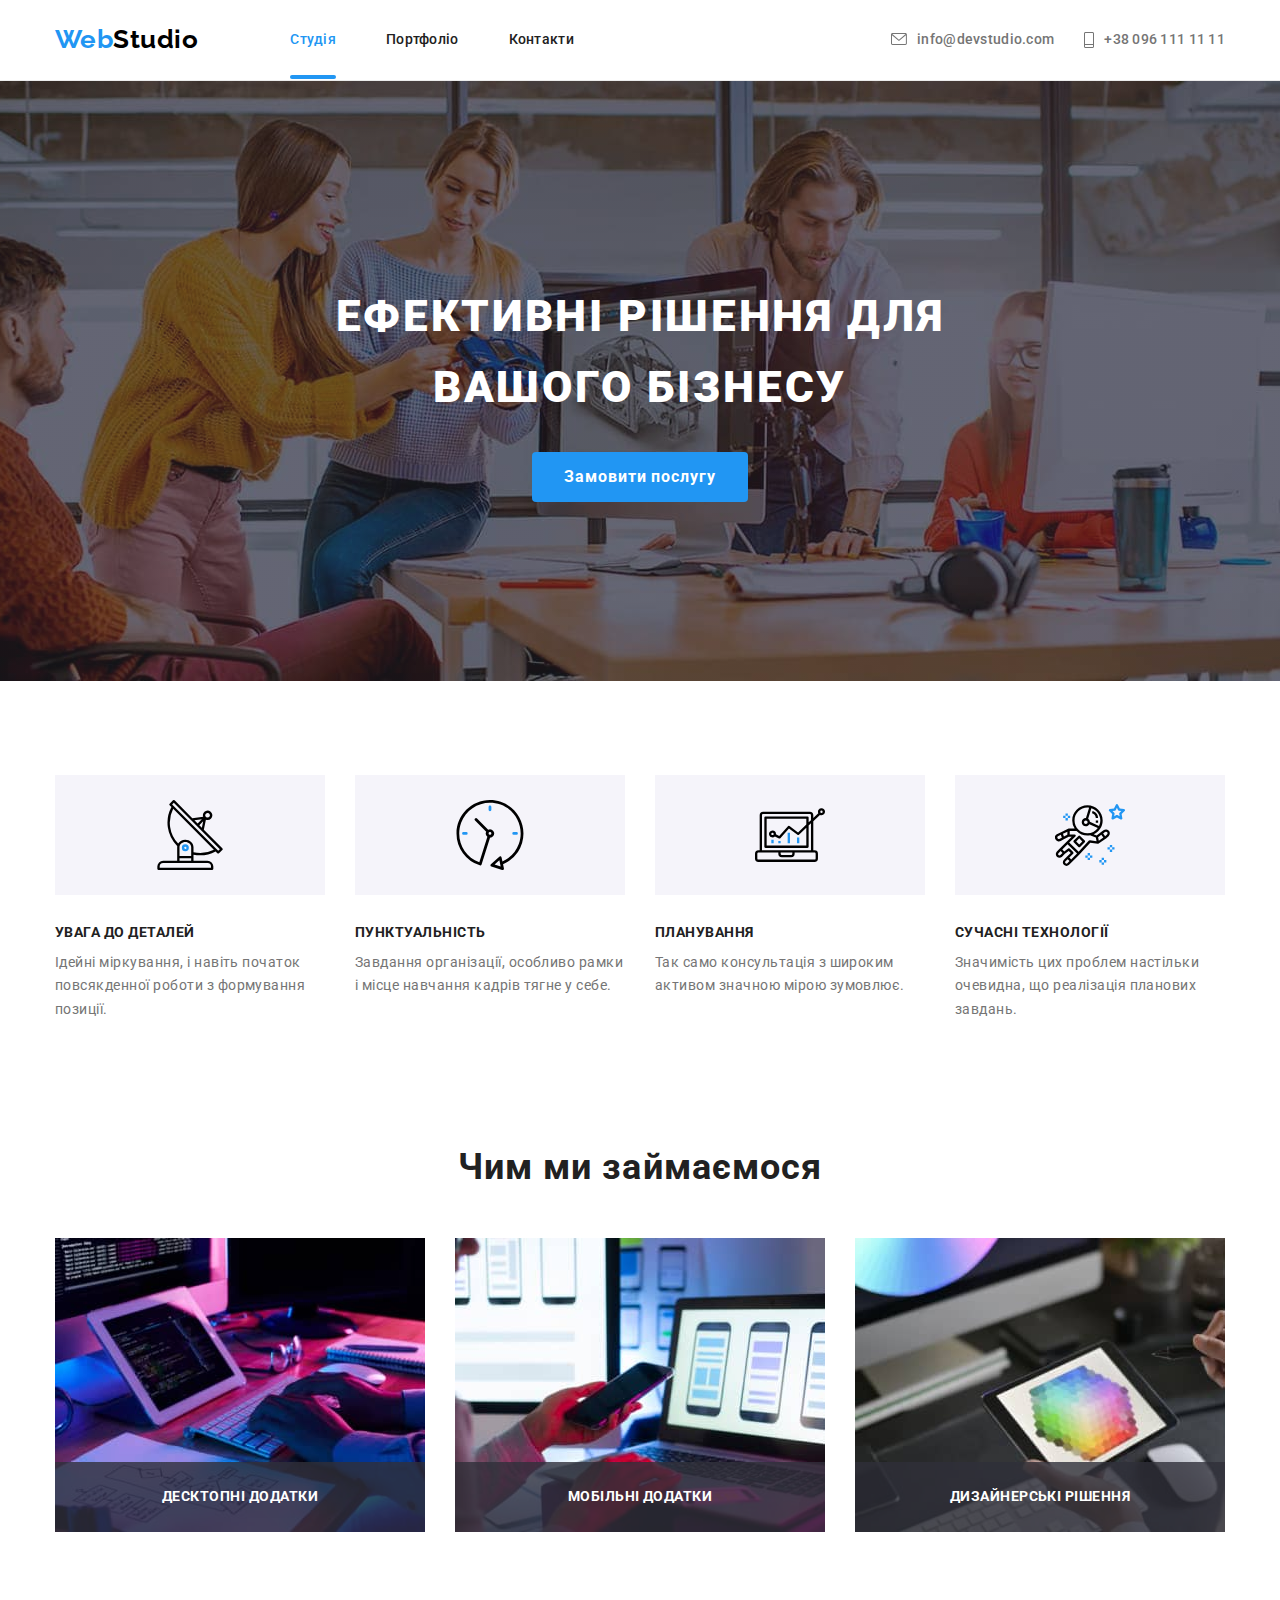
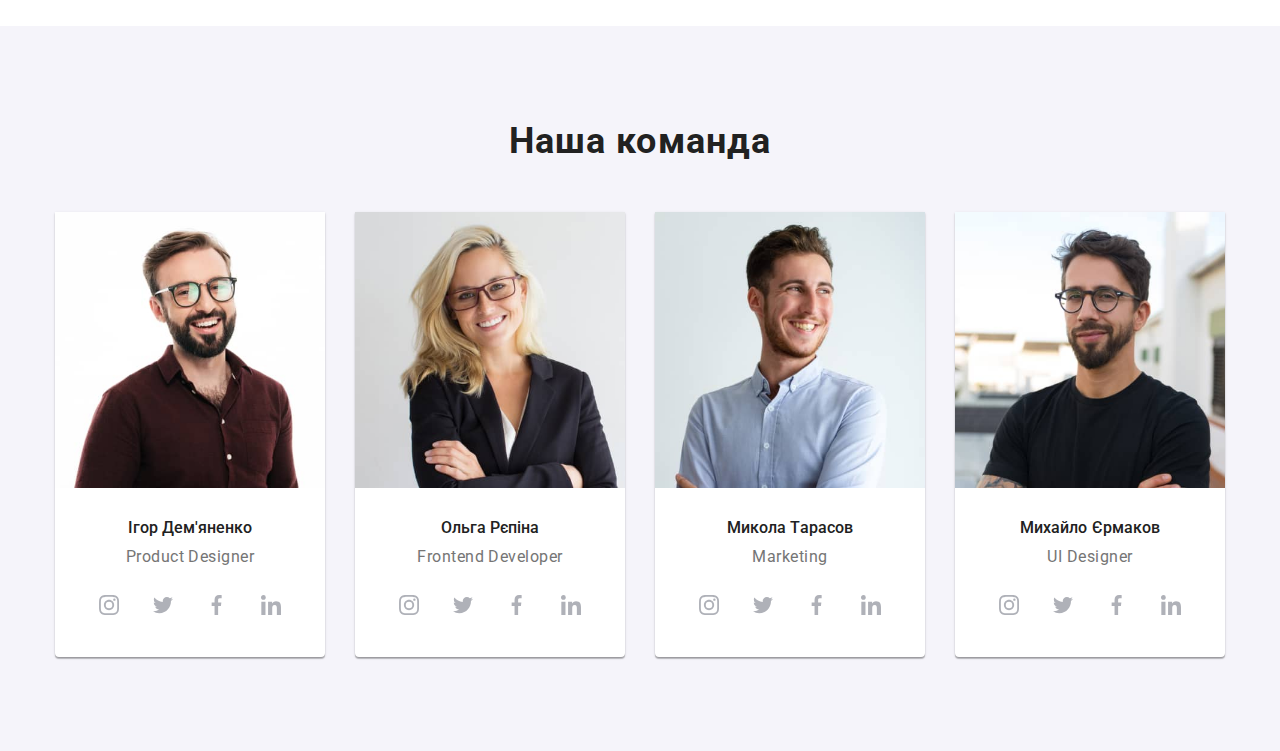
==== commit 22fe8b54: "cusomer" ====
--- a/index.html
+++ b/index.html
@@ -44,7 +44,7 @@
         </nav>
 
         <button type="button" class="open-mobile-menu-btn" data-menu-open>
-          <svg class="open-mobile-menu-btn__icon" >
+          <svg class="open-mobile-menu-btn__icon">
             <use href="./images/icon.svg#icon-burger"></use>
           </svg>
         </button>
@@ -153,11 +153,16 @@
       <!-- Benefits -->
       <section class="section">
         <div class="container">
-          <h2 class=" title visually-hidden">Наші переваги</h2>
+          <h2 class="title visually-hidden">Наші переваги</h2>
           <ul class="benefits list">
             <li class="benefits__item">
               <div class="benefits__wrapper">
-                <svg class="benefits__icon" aria-label="antenna icon" width="70" height="70">
+                <svg
+                  class="benefits__icon"
+                  aria-label="antenna icon"
+                  width="70"
+                  height="70"
+                >
                   <use href="./images/icon.svg#icon-antenna"></use>
                 </svg>
               </div>
@@ -169,7 +174,12 @@
             </li>
             <li class="benefits__item">
               <div class="benefits__wrapper">
-                <svg class="benefits__icon" aria-label="clock icon" width="70" height="70">
+                <svg
+                  class="benefits__icon"
+                  aria-label="clock icon"
+                  width="70"
+                  height="70"
+                >
                   <use href="./images/icon.svg#icon-clock"></use>
                 </svg>
               </div>
@@ -181,7 +191,12 @@
             </li>
             <li class="benefits__item">
               <div class="benefits__wrapper">
-                <svg class="benefits__icon" aria-label="diagram icon" width="70" height="70">
+                <svg
+                  class="benefits__icon"
+                  aria-label="diagram icon"
+                  width="70"
+                  height="70"
+                >
                   <use href="./images/icon.svg#icon-diagram"></use>
                 </svg>
               </div>
@@ -192,7 +207,12 @@
             </li>
             <li class="benefits__item">
               <div class="benefits__wrapper">
-                <svg class="benefits__icon" aria-label="astrounaut icon" width="70" height="70">
+                <svg
+                  class="benefits__icon"
+                  aria-label="astrounaut icon"
+                  width="70"
+                  height="70"
+                >
                   <use href="./images/icon.svg#icon-astronaut"></use>
                 </svg>
               </div>
@@ -206,14 +226,15 @@
         </div>
       </section>
       <!-- Works -->
-      <!-- <section class="work-section about section">
+      <section class="work-section about section">
         <div class="container">
           <h2 class="title title_margin-bottom">Чим ми займаємося</h2>
           <ul class="example list">
             <li class="example__title">
               <img
                 class="example__icon"
-                src="./images/image1.jpg"
+                srcset="./images/desktop/img@2x.jpg 2x"
+                src="./images/desktop/img.jpg"
                 alt="Розробка коду"
               />
               <p class="example__over-text">Десктопні додатки</p>
@@ -221,7 +242,8 @@
             <li class="example__title">
               <img
                 class="example__icon"
-                src="./images/image2.jpg"
+                srcset="./images/desktop/css@2x.jpg 2x"
+                src="./images/desktop/css1x.jpg"
                 alt="Оптимізація сайту"
               />
               <p class="example__over-text">Мобільні додатки</p>
@@ -229,25 +251,50 @@
             <li class="example__title">
               <img
                 class="example__icon"
-                src="./images/image3.jpg"
+                srcset="./images/desktop/js@2x.jpg 2x"
+                src="./images/desktop/js.1x.jpg"
                 alt="Дизайн сайту"
               />
               <p class="example__over-text">Дизайнерські рішення</p>
             </li>
           </ul>
         </div>
-      </section> -->
+      </section>
       <!-- Team -->
-      <!-- <section class="team-section section">
+      <section class="team-section section">
         <div class="container">
           <h2 class="title title_margin-bottom">Наша команда</h2>
           <ul class="workers list">
             <li class="worker__item">
+              <picture>
+                <source
+                  media="(min-width: 1200px)"
+                  srcset="
+                    ./images/desktop/product-d.jpg    1x,
+                    ./images/desktop/product-d@2x.jpg 2x
+                  "
+                />
+                <source
+                  media="(min-width: 768px )"
+                  srcset="
+                    ./images/tablet/product-t.jpg    1x,
+                    ./images/tablet/product-t@2x.jpj 2x
+                  "
+                />
+
+                <source
+                  media="(max-width: 767 )"
+                  srcset="
+                    ./images/mobile/product-m.jpg   1x,
+                    ./images/mobile/product-m@2.jpg 2x
+                  "
+                />
+              </picture>
               <img
                 class="worker__icon"
-                src="./images/employee1.jpg"
+                src="./images/mobile/product-m.jpg"
                 alt="Вродливий працівник в окулярах, працює дизайнером"
-                width="270"
+                
               />
               <div class="worker__names-position">
                 <h3 class="worker__name">Ігор Дем'яненко</h3>
@@ -306,16 +353,38 @@
                       </svg>
                     </a>
                   </li>
-                
                 </ul>
               </div>
             </li>
             <li class="worker__item">
+              <picture>
+                <source
+                  media="(min-width: 1200px )"
+                  srcset="
+                    ./images/desktop/frontend.jpg   1x,
+                    ./images/desktop/frontend@2.jpg 2x
+                  "
+                />
+                <source
+                  media="(min-width: 768px)"
+                  srcset="
+                    ./images/tablet/frontend-t.jpg   1x,
+                    ./images/tablet/frontend-t@2.jpg 2x
+                  "
+                />
+                <source
+                  media="(max-width: 767px )"
+                  srcset="
+                    ./images/mobile/frontend-m.jpg   1x,
+                    ./images/mobile/frontend-m@2.jpg 2x
+                  "
+                />
+              </picture>
               <img
                 class="worker__icon"
-                src="./images/employee2.jpg"
+                src="./images/mobile/frontend-m.jpg"
                 alt="Усміхнена фронтент розробник Ольга"
-                width="270"
+                
               />
               <div class="worker__names-position">
                 <h3 class="worker__name">Ольга Рєпіна</h3>
@@ -377,12 +446,34 @@
                 </ul>
               </div>
             </li>
-             <li class="worker__item">
+            <li class="worker__item">
+              <picture>
+                <source
+                  media="(min-width: 1200px)"
+                  srcset="
+                    ./images/desktop/marketing.jpg   1x,
+                    ./images/desktop/marketing@2.jpg 2x
+                  "
+                />
+                <source
+                  media="(min-width: 768px )"
+                  srcset="
+                    ./images/tablet/marketing-t.jpg   1x,
+                    ./images/tablet/marketing-t@2.jpg 2x
+                  "
+                />
+                <source
+                  media="(max-width: 767px )"
+                  srcset="
+                    ./images/mobile/marketing-m.jpg   1x,
+                    ./images/mobile/marketing-m@2.jpg 2x
+                  "
+                />
+              </picture>
               <img
                 class="worker__icon"
-                src="./images/employee3.jpg"
+                src="./images/mobile/marketing-m.jpg"
                 alt="Щирий Микола, який працює у відділі маректингу"
-                width="270"
               />
               <div class="worker__names-position">
                 <h3 class="worker__name">Микола Тарасов</h3>
@@ -441,16 +532,37 @@
                       </svg>
                     </a>
                   </li>
-                
                 </ul>
               </div>
             </li>
             <li class="worker__item">
+              <picture>
+                <source
+                  media="(min-width: 1200px)"
+                  srcset="
+                    ./images/desktop/designer.jpg   1x,
+                    ./images/desktop/designer@2.jpg 2x
+                  "
+                />
+                <source
+                  media="(min-width: 768)"
+                  srcset="
+                    ./images/tablet/designer-t.jpg   1x,
+                    ./images/tablet/designer-t@2.jpg 2x
+                  "
+                />
+                <source
+                  media="(max-width: 767px )"
+                  srcset="
+                    ./images/mobile/designer-m.jpg   1x,
+                    ./images/mobile/designer-m@2.jpg 2x
+                  "
+                />
+              </picture>
               <img
                 class="worker__icon"
-                src="./images/employee4.jpg"
+                src="./images/mobile/designer-m.jpg"
                 alt="Працівник року, чорноволосий Михайло"
-                width="270"
               />
               <div class="worker__names-position">
                 <h3 class="worker__name">Михайло Єрмаков</h3>
@@ -509,13 +621,12 @@
                       </svg>
                     </a>
                   </li>
-                
                 </ul>
               </div>
             </li>
           </ul>
         </div>
-      </section> -->
+      </section>
       <!-- Regular customers -->
       <!-- <section class="section">
         <div class="container">
--- a/css/main.min.css
+++ b/css/main.min.css
@@ -1 +1 @@
-:root{--primary-color-text: #757575;--secondary-color-text: #212121;--accent-color: #2196f3;--hero-logo-text: #ffffff;--studio-color-text: #000000;--secondary-back-color: #2f303a;--team-btn-back-color: #f5f4fa;--hidden-btn-hero-color: #188ce8;--border: #ececec;--hero-bg-color: #c4c4c4;--social-list-icon: #afb1b8;--transition-dur-and-func: 250ms cubic-bezier(0.4, 0, 0.2, 1)}.visually-hidden{position:absolute;white-space:nowrap;width:1px;height:1px;overflow:hidden;border:0;padding:0;clip:rect(0 0 0 0);clip-path:inset(50%);margin:-1px}.footer-socials__link,.worker__socials-link{display:flex;align-items:center;justify-content:center;width:44px;height:44px;border-radius:50%}.footer-button,.hero__btn,.modal-button-submit{color:var(--hero-logo-text);background-color:var(--accent-color)}body{background-color:#fff;color:var(--primary-color-text);font-family:Roboto,sans-serif;letter-spacing:.03em}.list{list-style:none}.link{text-decoration:none}h1,h2,h3,h4,p{margin-bottom:0;margin-top:0}ul,ol{margin-bottom:0;margin-top:0;padding-left:0}.container{padding-left:15px;padding-right:15px}@media screen and (min-width: 480px){.container{max-width:480px;margin-left:auto;margin-right:auto}}@media screen and (min-width: 768px){.container{max-width:738px}}@media screen and (min-width: 1200px){.container{max-width:1200px}}.section{padding-top:94px;padding-bottom:94px}.logo{font-family:Raleway,sans-serif;font-weight:700;font-size:26px;line-height:1.2;display:inline;color:var(--accent-color)}.logo__second-part--black{color:var(--studio-color-text)}@media screen and (max-width: 767px){.page-header__container{display:flex;align-items:center;justify-content:space-between}}@media screen and (min-width: 768px){.page-header__container{display:flex;align-items:center}}.mobile-menu__container{position:relative;display:flex;flex-direction:column;padding:48px 40px;width:100%;height:100%}@media screen and (max-width: 767px){.menu{display:none}}@media screen and (min-width: 768px){.menu{display:flex;column-gap:50px;margin-left:87px}.menu__link{position:relative;font-size:14px;font-weight:500;letter-spacing:.02em;color:var(--secondary-color-text);line-height:1.1;padding:32px 0px;transition:color var(--transition-dur-and-func)}.menu__link::after{content:"";display:block;position:absolute;left:0;bottom:0;width:100%;height:4px;background-color:var(--accent-color);border-radius:2px;transform:scaleX(0);transition:transform var(--transition-dur-and-func)}.menu__link:hover::after,.menu__link:focus::after{transform:scaleX(1)}.menu__link--current{color:var(--accent-color)}.menu__link--current::after{content:"";display:block;position:absolute;left:0;bottom:0;width:100%;height:4px;background-color:var(--accent-color);border-radius:2px;transform:scaleX(1);transition:transform var(--transition-dur-and-func)}}@media screen and (min-width: 1200px){.menu{margin-left:92px}}@media screen and (max-width: 767px){.open-mobile-menu-btn{border:none;padding:0;background-color:rgba(0,0,0,0);line-height:0}.open-mobile-menu-btn__icon{width:40px;height:40px}}@media screen and (min-width: 768px){.open-mobile-menu-btn{display:none}}.mobile-menu{position:fixed;left:0;top:0;z-index:100;width:100%;height:100%;background-color:#fff;opacity:0;visibility:hidden;pointer-events:none;transition:opacity var(--transition-dur-and-func),visibility var(--transition-dur-and-func)}.mobile-menu.is-open{opacity:1;visibility:visible;pointer-events:auto}@media screen and (max-width: 767px){.mobile-menu__close-btn{position:absolute;top:10px;right:15px;border:none;padding:0;background-color:rgba(0,0,0,0);line-height:0}.mobile-menu__close-icon{width:40px;height:40px}.mobile-menu__close-icon:hover,.mobile-menu__close-icon:focus{fill:var(--accent-color)}}.mobile-menu__box{display:flex;flex-direction:column;height:100vh}@media screen and (max-width: 767px){.mobile-nav__list{font-size:40px;font-weight:500;letter-spacing:.02em;line-height:1.175}.mobile-nav__item:not(:last-child){margin-bottom:32px}.mobile-nav__link{color:var(--secondary-color-text)}.mobile-nav__link--current{color:var(--accent-color)}}@media screen and (max-width: 767px){.mobile-menu__contact-list{font-size:34px;font-weight:500;letter-spacing:.02em;line-height:1.17;margin-top:auto;margin-bottom:64px}.mobile-menu__tel{color:var(--accent-color)}.mobile-menu__email{font-size:24px;color:var(--primary-color-text)}}@media screen and (max-width: 767px){.mobile-socials__list{display:flex;flex-wrap:wrap;align-items:center;font-size:18px;font-weight:500;letter-spacing:.02em;line-height:1.2}.mobile-socials__item:not(:last-child){padding-right:10px;margin-right:10px;border-right:1px solid rgba(33,33,33,.2)}.mobile-socials__link{color:var(--accent-color)}}.auth-nav{display:none}@media screen and (min-width: 768px){.auth-nav{display:flex;flex-direction:column;row-gap:10px}.auth-nav--margin-left{margin-left:auto}.auth-nav__icon{display:flex;align-items:center;fill:currentColor;margin-right:10px}.auth-nav__link{display:flex;align-items:center;color:var(--primary-color-text);font-size:14px;font-weight:500;letter-spacing:.02em;line-height:1.1;transition:color var(--transition-dur-and-func)}.auth-nav__link:hover,.auth-nav__link:focus{color:var(--accent-color)}}@media screen and (min-width: 1200px){.auth-nav{display:flex;flex-direction:row;column-gap:30px}}.title{color:var(--secondary-color-text);font-weight:700;font-size:36px;line-height:1.17;text-align:center}.backdrop{position:fixed;top:0;left:0;z-index:100;width:100%;height:100%;background-color:rgba(0,0,0,.2);opacity:1;visibility:visible;pointer-events:auto;transition:opacity 1000ms cubic-bezier(0.4, 0, 0.2, 1),visibility 1000ms cubic-bezier(0.4, 0, 0.2, 1)}.is-hidden{opacity:0;visibility:hidden;pointer-events:none}.modal{width:528px;background-color:#fff;position:absolute;top:50%;left:50%;transform:translate(-50%, -50%);box-shadow:0px 1px 3px rgba(0,0,0,.12),0px 1px 1px rgba(0,0,0,.14),0px 2px 1px rgba(0,0,0,.2);border-radius:4px}.modal-close-btn{background:rgba(0,0,0,0);border:1px solid rgba(0,0,0,.1);position:absolute;top:8px;right:8px;display:flex;width:30px;height:30px;align-items:center;justify-content:center;cursor:pointer;border-radius:50%;transition:background-color var(--transition-dur-and-func),fill var(--transition-dur-and-func)}.modal-close-btn:hover,.modal-close-btn:focus{fill:var(--accent-color)}.modal-title{color:var(--secondary-color-text);font-size:20px;line-height:1.15;font-weight:700;text-align:center;margin-bottom:12px}.modal-form{display:flex;flex-direction:column;padding:40px}.modal-form-field{margin-bottom:10px}.modal-field-desc{display:block;font-size:12px;line-height:1.16;margin-bottom:4px}.modal-form-input{width:100%;font-size:12px;border-radius:4px;border:1px solid rgba(33,33,33,.2);height:40px;padding-left:42px;transition:border var(--transition-dur-and-func)}.modal-form-input:focus{outline:none;border-color:var(--accent-color)}.modal-input-wrapper{position:relative;display:block}.modal-input-icon{position:absolute;top:50%;left:12px;transform:translateY(-50%);transition:fill var(--transition-dur-and-func)}.modal-form-input:focus+.modal-input-icon{fill:var(--accent-color)}.modal-form-comment{display:block;resize:none;padding:12px 16px;font-size:12px;line-height:1.16;height:120px;width:100%;border-radius:4px;border:1px solid rgba(33,33,33,.2);transition:border var(--transition-dur-and-func)}.modal-form-comment:focus{outline:none;border-color:var(--accent-color)}.modal-form-comment::placeholder{color:rgba(117,117,117,.5)}.modal-form-check-field{display:flex;align-items:center;padding-left:13px;margin-top:10px;margin-bottom:30px}.modal-check{appearance:none;position:absolute}.modal-own-checkbox{width:16px;height:15px;margin-right:7px;border:2px solid var(--secondary-color-text);border-radius:2px;cursor:pointer;transition:background-color var(--transition-dur-and-func)}.modal-check:checked+.modal-own-checkbox{background-color:var(--accent-color);transition:background-color var(--transition-dur-and-func);border:none}.modal-check:focus+.modal-own-checkbox{box-shadow:0 0 0 2px rgba(33,150,243,.5)}.modal-own-checkbox-icon{display:none}.modal-check:checked+.modal-own-checkbox .modal-own-checkbox-icon{display:block;transition:fill var(--transition-dur-and-func)}.modal-text-agreement{font-size:14px;line-height:1.7}.modal-conditions{color:var(--accent-color)}.modal-conditions:hover{text-decoration:none}.modal-button-submit{font-size:16px;font-weight:700;letter-spacing:.06em;align-self:center;width:200px;height:50px;border:none;padding:10px 52px;border-radius:4px;cursor:pointer;box-shadow:0px 4px 4px rgba(0,0,0,.15);transition:color var(--transition-dur-and-func),background-color var(--transition-dur-and-func),box-shadow var(--transition-dur-and-func)}.modal-button-submit:hover,.modal-button-submit:focus{background:var(--hidden-btn-hero-color);box-shadow:0px 4px 4px rgba(0,0,0,.15);border-radius:4px}.page-footer-container{display:flex;align-items:baseline}.page-header{padding-top:16px;padding-bottom:16px}@media screen and (min-width: 768px){.page-header{padding-top:26px;padding-bottom:26px}}@media screen and (min-width: 1200px){.page-header{padding-top:24px;padding-bottom:25px}}.hero{text-align:center;max-width:480px;height:400px;padding:118px 0;margin-left:auto;margin-right:auto;background-color:var(--hero-bg-color);background-image:linear-gradient(rgba(47, 48, 58, 0.4), rgba(47, 48, 58, 0.4)),url("../../images/mobile/header-mobile.jpg");background-repeat:no-repeat;background-size:cover;background-position:center}.hero__text{color:var(--hero-logo-text);align-items:center;font-size:26px;font-weight:900;letter-spacing:.06em;line-height:1.6;text-align:center;text-transform:uppercase;margin-bottom:30px}.hero__btn{font-size:16px;font-weight:700;letter-spacing:.06em;border-radius:4px;cursor:pointer;font-family:inherit;line-height:1.9;padding:10px 32px;border:0;align-items:center;text-align:center;transition:background-color var(--transition-dur-and-func)}.hero__btn:hover,.hero__btn:focus{background:var(--hidden-btn-hero-color);box-shadow:0px 4px 4px rgba(0,0,0,.15);border-radius:4px}@media screen and (min-device-pixel-ratio: 2)and (max-width: 767px),screen and (min-resolution: 192dpi)and (max-width: 767px),screen and (min-resolution: 2dppx)and (max-width: 767px){.hero{background-image:linear-gradient(rgba(47, 48, 58, 0.4), rgba(47, 48, 58, 0.4)),url("../../images/mobile/header-mobile@2x.jpg")}}@media screen and (min-width: 768px){.hero{max-width:768px;background-image:linear-gradient(rgba(47, 48, 58, 0.4), rgba(47, 48, 58, 0.4)),url("../../images/tablet/header-tablet.jpg")}}@media screen and (min-device-pixel-ratio: 2)and (min-width: 768px),screen and (min-resolution: 192dpi)and (min-width: 768px),screen and (min-resolution: 2dppx)and (min-width: 768px){.hero{background-image:linear-gradient(rgba(47, 48, 58, 0.4), rgba(47, 48, 58, 0.4)),url("../../images/tablet/header-tablet@2x.jpg")}}@media screen and (min-width: 1200px){.hero{max-width:1600px;height:600px;padding:200px 0;background-image:linear-gradient(rgba(47, 48, 58, 0.4), rgba(47, 48, 58, 0.4)),url("../../images/desktop/work.jpg")}.hero__text{font-size:44px;font-weight:900;letter-spacing:.06em}}@media screen and (min-device-pixel-ratio: 2)and (min-width: 1200px),screen and (min-resolution: 192dpi)and (min-width: 1200px),screen and (min-resolution: 2dppx)and (min-width: 1200px){.hero{background-image:linear-gradient(rgba(47, 48, 58, 0.4), rgba(47, 48, 58, 0.4)),url("../../images//desktop/work@2x.jpg")}}.benefits{display:block}.benefits__item:not(:last-child){margin-bottom:30px}.benefits__wrapper{display:flex;background-color:var(--team-btn-back-color);height:120px;margin-bottom:30px;align-items:center;justify-content:center}.benefits__title{text-align:center;color:var(--secondary-color-text);font-size:14px;line-height:1.1;text-transform:uppercase;margin-bottom:10px}.benefits__text{font-size:14px;line-height:1.7}@media screen and (min-width: 767px)and (max-width: 1199px){.benefits{display:flex;flex-wrap:wrap}.benefits__item{width:calc((100% - 30px)/2)}.benefits__item:not(:last-child){margin-bottom:30px;margin-right:30px}}.title_margin-bottom{margin-bottom:50px}.about{padding-top:0px}.example{display:flex;column-gap:30px}.example__icon{display:block;max-width:100%}.example__title{position:relative}.example__over-text{position:absolute;left:0;bottom:0;display:flex;align-items:center;justify-content:center;font-weight:700;font-size:14px;line-height:1.14;width:370px;height:70px;text-transform:uppercase;color:var(--hero-logo-text);background:rgba(47,48,58,.8)}.team-section{background-color:var(--team-btn-back-color)}.workers{display:flex;column-gap:30px}.worker__item{background-color:var(--hero-logo-text);flex-basis:calc(100% - 22.5px);box-shadow:0px 1px 3px rgba(0,0,0,.12),0px 1px 1px rgba(0,0,0,.14),0px 2px 1px rgba(0,0,0,.2);border-radius:0px 0px 4px 4px}.worker__names-position{padding-top:30px;padding-bottom:30px}.worker__name{color:var(--secondary-color-text);font-weight:500;font-size:16px;line-height:1.2;text-align:center;margin-bottom:10px}.worker__profession{margin-bottom:16px;font-size:16px;line-height:1.2;text-align:center}.worker__socials{display:flex;justify-content:center;column-gap:10px}.worker__socials-icon{display:flex;fill:var(--social-list-icon);transition:fill var(--transition-dur-and-func)}.worker__socials-link:hover .worker__socials-icon,.worker__socials-link:focus .worker__socials-icon{fill:var(--hero-logo-text)}.worker__socials-link{transition:background-color var(--transition-dur-and-func)}.worker__socials-link:hover,.worker__socials-link:focus{color:var(--hero-logo-text);background-color:var(--accent-color)}.customers{display:flex;column-gap:30px}.customers__item{flex-basis:calc(100% - 25px)}.customers__link{display:flex;align-items:center;justify-content:center;border-radius:4px;border:1px solid var(--social-list-icon);height:92px;color:var(--social-list-icon);transition:color var(--transition-dur-and-func),border var(--transition-dur-and-func)}.customers__link:hover,.customers__link:focus{border-color:var(--accent-color);color:var(--accent-color)}.customers__icon{width:106px;height:60px;fill:currentColor}.border-head{border-bottom:1px solid var(--border)}.button{display:flex;column-gap:8px;justify-content:center;margin-bottom:50px}.portfolio-btn{color:var(--secondary-color-text);background:var(--team-btn-back-color);font-family:inherit;font-size:16px;font-weight:500;letter-spacing:.03em;border:none;cursor:pointer;line-height:1.6;text-align:center;padding:6px 22px;border-radius:4px;transition:background-color var(--transition-dur-and-func),box-shadow var(--transition-dur-and-func),color var(--transition-dur-and-func)}.portfolio-btn:active,.portfolio-btn:hover,.portfolio-btn:focus{background-color:var(--accent-color);color:var(--hero-logo-text);box-shadow:0px 3px 1px rgba(0,0,0,.1),0px 1px 2px rgba(0,0,0,.08),0px 2px 1px rgba(0,0,0,.12)}.goods-overlay{position:relative;overflow:hidden;transform:translateY(0%)}.overlay{display:flex;align-items:center;justify-content:center;font-size:18px;line-height:1.5;padding:63px 24px;position:absolute;top:0;left:0;width:100%;height:100%;transform:translateY(100%);transition:transform var(--transition-dur-and-func);color:#fff;background-color:rgba(33,150,243,.9)}.section-icon:hover .overlay,.section-icon:focus .overlay{transform:translateY(0%)}.items{display:flex;flex-wrap:wrap;gap:30px}.goods{flex-basis:calc((100% - 60px)/3)}.type{padding:20px 24px;border-bottom:1px solid var(--border);border-right:1px solid var(--border);border-left:1px solid var(--border)}.section-icon{display:block;transition:box-shadow var(--transition-dur-and-func)}.section-icon:hover,.section-icon:focus{box-shadow:0px 4px 4px rgba(0,0,0,.25)}.section-icon .icon-title{color:var(--secondary-color-text);font-size:18px;font-weight:700;letter-spacing:.06em;line-height:2;margin-bottom:4px}.section-icon .icon-text{color:var(--primary-color-text);font-size:16px;line-height:1.9}.page-footer{background-color:var(--secondary-back-color);padding-top:60px;padding-bottom:60px}.logo__margin-bottom{display:inline-block;margin-bottom:20px}.logo__second-part--white{color:var(--hero-logo-text)}.address__item:not(:last-child){margin-bottom:9px}.address__link{color:var(--hero-logo-text);font-style:normal;font-size:14px;line-height:1.7;transition:color var(--transition-dur-and-func)}.address__contacts{color:rgba(255,255,255,.6);font-style:normal;font-size:14px;line-height:1.7;transition:color var(--transition-dur-and-func)}.footer__socials--margin-left{margin-left:70px}.footer-socials__title{color:var(--hero-logo-text);margin-bottom:20px;text-transform:uppercase}.footer-socials__list{display:flex;column-gap:10px}.footer-socials__link{background:rgba(255,255,255,.1);color:var(--hero-logo-text);transition:background var(--transition-dur-and-func)}.footer-socials__link:hover,.footer-socials__link:focus{background:var(--accent-color)}.footer-social__icon{fill:currentColor}.subscribe{margin-left:auto}.form-footer{display:flex}.footer-mailing__input{font-family:Roboto,sans-serif;display:block;width:358px;height:50px;font-size:16px;line-height:1.25;padding-left:15px;margin-right:12px;border-radius:4px;color:rgba(255,255,255,.6);background-color:rgba(0,0,0,0);border:1px solid rgba(255,255,255,.3);box-shadow:0px 4px 4px rgba(0,0,0,.15);outline:none}.footer-button{font-family:Roboto,sans-serif;display:flex;position:relative;font-size:16px;font-weight:700;letter-spacing:.06em;line-height:1.88;border-radius:4px;border:none;width:200px;height:50px;padding:10px 28px;cursor:pointer;transition:color var(--transition-dur-and-func),background-color var(--transition-dur-and-func),box-shadow var(--transition-dur-and-func)}.footer-button:focus,.footer-button:hover{background:var(--hidden-btn-hero-color);box-shadow:0px 4px 4px rgba(0,0,0,.15);border-radius:4px}.footer-button__icon{position:absolute;right:35px;top:15px;width:24px;height:24px;fill:#fff}/*# sourceMappingURL=main.min.css.map */+:root{--primary-color-text: #757575;--secondary-color-text: #212121;--accent-color: #2196f3;--hero-logo-text: #ffffff;--studio-color-text: #000000;--secondary-back-color: #2f303a;--team-btn-back-color: #f5f4fa;--hidden-btn-hero-color: #188ce8;--border: #ececec;--hero-bg-color: #c4c4c4;--social-list-icon: #afb1b8;--transition-dur-and-func: 250ms cubic-bezier(0.4, 0, 0.2, 1)}.visually-hidden{position:absolute;white-space:nowrap;width:1px;height:1px;overflow:hidden;border:0;padding:0;clip:rect(0 0 0 0);clip-path:inset(50%);margin:-1px}.footer-socials__link,.worker__socials-link{display:flex;align-items:center;justify-content:center;width:44px;height:44px;border-radius:50%}.footer-button,.hero__btn,.modal-button-submit{color:var(--hero-logo-text);background-color:var(--accent-color)}body{background-color:#fff;color:var(--primary-color-text);font-family:Roboto,sans-serif;letter-spacing:.03em}.list{list-style:none}.link{text-decoration:none}h1,h2,h3,h4,p{margin-bottom:0;margin-top:0}ul,ol{margin-bottom:0;margin-top:0;padding-left:0}.container{padding-left:15px;padding-right:15px}@media screen and (min-width: 480px){.container{max-width:480px;margin-left:auto;margin-right:auto}}@media screen and (min-width: 768px){.container{max-width:758px}}@media screen and (min-width: 1200px){.container{max-width:1200px}}.section{padding-top:60px;padding-bottom:60px}@media screen and (min-width: 1200px){.section{padding-top:94px;padding-bottom:94px}}.logo{font-family:Raleway,sans-serif;font-weight:700;font-size:26px;line-height:1.2;display:inline;color:var(--accent-color)}.logo__second-part--black{color:var(--studio-color-text)}@media screen and (max-width: 767px){.page-header__container{display:flex;align-items:center;justify-content:space-between}}@media screen and (min-width: 768px){.page-header__container{display:flex;align-items:center}}.mobile-menu__container{position:relative;display:flex;flex-direction:column;padding:48px 40px;width:100%;height:100%}@media screen and (max-width: 767px){.menu{display:none}}@media screen and (min-width: 768px){.menu{display:flex;column-gap:50px;margin-left:87px}.menu__link{position:relative;font-size:14px;font-weight:500;letter-spacing:.02em;color:var(--secondary-color-text);line-height:1.1;padding:32px 0px;transition:color var(--transition-dur-and-func)}.menu__link::after{content:"";display:block;position:absolute;left:0;bottom:0;width:100%;height:4px;background-color:var(--accent-color);border-radius:2px;transform:scaleX(0);transition:transform var(--transition-dur-and-func)}.menu__link:hover::after,.menu__link:focus::after{transform:scaleX(1)}.menu__link--current{color:var(--accent-color)}.menu__link--current::after{content:"";display:block;position:absolute;left:0;bottom:0;width:100%;height:4px;background-color:var(--accent-color);border-radius:2px;transform:scaleX(1);transition:transform var(--transition-dur-and-func)}}@media screen and (min-width: 1200px){.menu{margin-left:92px}}@media screen and (max-width: 767px){.open-mobile-menu-btn{border:none;padding:0;background-color:rgba(0,0,0,0);line-height:0}.open-mobile-menu-btn__icon{width:40px;height:40px}}@media screen and (min-width: 768px){.open-mobile-menu-btn{display:none}}.mobile-menu{position:fixed;left:0;top:0;z-index:100;width:100%;height:100%;background-color:#fff;opacity:0;visibility:hidden;pointer-events:none;transition:opacity var(--transition-dur-and-func),visibility var(--transition-dur-and-func)}.mobile-menu.is-open{opacity:1;visibility:visible;pointer-events:auto}@media screen and (max-width: 767px){.mobile-menu__close-btn{position:absolute;top:10px;right:15px;border:none;padding:0;background-color:rgba(0,0,0,0);line-height:0}.mobile-menu__close-icon{width:40px;height:40px}.mobile-menu__close-icon:hover,.mobile-menu__close-icon:focus{fill:var(--accent-color)}}.mobile-menu__box{display:flex;flex-direction:column;height:100vh}@media screen and (max-width: 767px){.mobile-nav__list{font-size:40px;font-weight:500;letter-spacing:.02em;line-height:1.175}.mobile-nav__item:not(:last-child){margin-bottom:32px}.mobile-nav__link{color:var(--secondary-color-text)}.mobile-nav__link--current{color:var(--accent-color)}}@media screen and (max-width: 767px){.mobile-menu__contact-list{font-size:34px;font-weight:500;letter-spacing:.02em;line-height:1.17;margin-top:auto;margin-bottom:64px}.mobile-menu__tel{color:var(--accent-color)}.mobile-menu__email{font-size:24px;color:var(--primary-color-text)}}@media screen and (max-width: 767px){.mobile-socials__list{display:flex;flex-wrap:wrap;align-items:center;font-size:18px;font-weight:500;letter-spacing:.02em;line-height:1.2}.mobile-socials__item:not(:last-child){padding-right:10px;margin-right:10px;border-right:1px solid rgba(33,33,33,.2)}.mobile-socials__link{color:var(--accent-color)}}.auth-nav{display:none}@media screen and (min-width: 768px){.auth-nav{display:flex;flex-direction:column;row-gap:10px}.auth-nav--margin-left{margin-left:auto}.auth-nav__icon{display:flex;align-items:center;fill:currentColor;margin-right:10px}.auth-nav__link{display:flex;align-items:center;color:var(--primary-color-text);font-size:14px;font-weight:500;letter-spacing:.02em;line-height:1.1;transition:color var(--transition-dur-and-func)}.auth-nav__link:hover,.auth-nav__link:focus{color:var(--accent-color)}}@media screen and (min-width: 1200px){.auth-nav{display:flex;flex-direction:row;column-gap:30px}}@media screen and (max-width: 1999px){.title{color:var(--secondary-color-text);font-size:28px;font-weight:700;letter-spacing:.03em;line-height:1.17;text-align:center}.title_margin-bottom{margin-bottom:30px}}@media screen and (min-width: 1200px){.title{color:var(--secondary-color-text);font-size:36px;font-weight:700;letter-spacing:.03em;line-height:1.17;text-align:center}.title_margin-bottom{margin-bottom:50px}}.backdrop{position:fixed;top:0;left:0;z-index:100;width:100%;height:100%;background-color:rgba(0,0,0,.2);opacity:1;visibility:visible;pointer-events:auto;transition:opacity 1000ms cubic-bezier(0.4, 0, 0.2, 1),visibility 1000ms cubic-bezier(0.4, 0, 0.2, 1)}.is-hidden{opacity:0;visibility:hidden;pointer-events:none}.modal{width:528px;background-color:#fff;position:absolute;top:50%;left:50%;transform:translate(-50%, -50%);box-shadow:0px 1px 3px rgba(0,0,0,.12),0px 1px 1px rgba(0,0,0,.14),0px 2px 1px rgba(0,0,0,.2);border-radius:4px}.modal-close-btn{background:rgba(0,0,0,0);border:1px solid rgba(0,0,0,.1);position:absolute;top:8px;right:8px;display:flex;width:30px;height:30px;align-items:center;justify-content:center;cursor:pointer;border-radius:50%;transition:background-color var(--transition-dur-and-func),fill var(--transition-dur-and-func)}.modal-close-btn:hover,.modal-close-btn:focus{fill:var(--accent-color)}.modal-title{color:var(--secondary-color-text);font-size:20px;line-height:1.15;font-weight:700;text-align:center;margin-bottom:12px}.modal-form{display:flex;flex-direction:column;padding:40px}.modal-form-field{margin-bottom:10px}.modal-field-desc{display:block;font-size:12px;line-height:1.16;margin-bottom:4px}.modal-form-input{width:100%;font-size:12px;border-radius:4px;border:1px solid rgba(33,33,33,.2);height:40px;padding-left:42px;transition:border var(--transition-dur-and-func)}.modal-form-input:focus{outline:none;border-color:var(--accent-color)}.modal-input-wrapper{position:relative;display:block}.modal-input-icon{position:absolute;top:50%;left:12px;transform:translateY(-50%);transition:fill var(--transition-dur-and-func)}.modal-form-input:focus+.modal-input-icon{fill:var(--accent-color)}.modal-form-comment{display:block;resize:none;padding:12px 16px;font-size:12px;line-height:1.16;height:120px;width:100%;border-radius:4px;border:1px solid rgba(33,33,33,.2);transition:border var(--transition-dur-and-func)}.modal-form-comment:focus{outline:none;border-color:var(--accent-color)}.modal-form-comment::placeholder{color:rgba(117,117,117,.5)}.modal-form-check-field{display:flex;align-items:center;padding-left:13px;margin-top:10px;margin-bottom:30px}.modal-check{appearance:none;position:absolute}.modal-own-checkbox{width:16px;height:15px;margin-right:7px;border:2px solid var(--secondary-color-text);border-radius:2px;cursor:pointer;transition:background-color var(--transition-dur-and-func)}.modal-check:checked+.modal-own-checkbox{background-color:var(--accent-color);transition:background-color var(--transition-dur-and-func);border:none}.modal-check:focus+.modal-own-checkbox{box-shadow:0 0 0 2px rgba(33,150,243,.5)}.modal-own-checkbox-icon{display:none}.modal-check:checked+.modal-own-checkbox .modal-own-checkbox-icon{display:block;transition:fill var(--transition-dur-and-func)}.modal-text-agreement{font-size:14px;line-height:1.7}.modal-conditions{color:var(--accent-color)}.modal-conditions:hover{text-decoration:none}.modal-button-submit{font-size:16px;font-weight:700;letter-spacing:.06em;align-self:center;width:200px;height:50px;border:none;padding:10px 52px;border-radius:4px;cursor:pointer;box-shadow:0px 4px 4px rgba(0,0,0,.15);transition:color var(--transition-dur-and-func),background-color var(--transition-dur-and-func),box-shadow var(--transition-dur-and-func)}.modal-button-submit:hover,.modal-button-submit:focus{background:var(--hidden-btn-hero-color);box-shadow:0px 4px 4px rgba(0,0,0,.15);border-radius:4px}.page-footer-container{display:flex;align-items:baseline}.page-header{padding-top:16px;padding-bottom:16px}@media screen and (min-width: 768px){.page-header{padding-top:26px;padding-bottom:26px}}@media screen and (min-width: 1200px){.page-header{padding-top:24px;padding-bottom:25px}}.hero{text-align:center;max-width:480px;height:400px;padding:118px 0;margin-left:auto;margin-right:auto;background-color:var(--hero-bg-color);background-image:linear-gradient(rgba(47, 48, 58, 0.4), rgba(47, 48, 58, 0.4)),url("../images/mobile/header-mobile.jpg");background-repeat:no-repeat;background-size:cover;background-position:center}.hero__text{color:var(--hero-logo-text);align-items:center;font-size:26px;font-weight:900;letter-spacing:.06em;line-height:1.6;text-align:center;text-transform:uppercase;margin-bottom:30px}.hero__btn{font-size:16px;font-weight:700;letter-spacing:.06em;border-radius:4px;cursor:pointer;font-family:inherit;line-height:1.9;padding:10px 32px;border:0;align-items:center;text-align:center;transition:background-color var(--transition-dur-and-func)}.hero__btn:hover,.hero__btn:focus{background:var(--hidden-btn-hero-color);box-shadow:0px 4px 4px rgba(0,0,0,.15);border-radius:4px}@media screen and (min-device-pixel-ratio: 2)and (max-width: 767px),screen and (min-resolution: 192dpi)and (max-width: 767px),screen and (min-resolution: 2dppx)and (max-width: 767px){.hero{background-image:linear-gradient(rgba(47, 48, 58, 0.4), rgba(47, 48, 58, 0.4)),url("../../images/mobile/header-mobile@2x.jpg")}}@media screen and (min-width: 768px){.hero{max-width:768px;background-image:linear-gradient(rgba(47, 48, 58, 0.4), rgba(47, 48, 58, 0.4)),url("../../images/tablet/header-tablet.jpg")}}@media screen and (min-device-pixel-ratio: 2)and (min-width: 768px),screen and (min-resolution: 192dpi)and (min-width: 768px),screen and (min-resolution: 2dppx)and (min-width: 768px){.hero{background-image:linear-gradient(rgba(47, 48, 58, 0.4), rgba(47, 48, 58, 0.4)),url("../../images/tablet/header-tablet@2x.jpg")}}@media screen and (min-width: 1200px){.hero{max-width:1600px;height:600px;padding:200px 0;background-image:linear-gradient(rgba(47, 48, 58, 0.4), rgba(47, 48, 58, 0.4)),url("../../images/desktop/work.jpg")}.hero__text{font-size:44px;font-weight:900;letter-spacing:.06em}}@media screen and (min-device-pixel-ratio: 2)and (min-width: 1200px),screen and (min-resolution: 192dpi)and (min-width: 1200px),screen and (min-resolution: 2dppx)and (min-width: 1200px){.hero{background-image:linear-gradient(rgba(47, 48, 58, 0.4), rgba(47, 48, 58, 0.4)),url("../../images//desktop/work@2x.jpg")}}.benefits{display:block}.benefits__item:not(:last-child){margin-bottom:30px}.benefits__wrapper{display:flex;background-color:var(--team-btn-back-color);height:120px;margin-bottom:30px;align-items:center;justify-content:center}.benefits__title{text-align:center;color:var(--secondary-color-text);font-size:14px;line-height:1.1;text-transform:uppercase;margin-bottom:10px}.benefits__text{font-size:14px;line-height:1.7}@media screen and (min-width: 767px)and (max-width: 1200px){.benefits{display:flex;flex-direction:row;flex-wrap:wrap;gap:30px}.benefits__item{width:calc((100% - 30px)/2)}.benefits__item:not(:last-child){margin-bottom:0px}.benefits__title{text-align:start}}@media screen and (min-width: 1200px){.benefits{display:flex;flex-direction:row;flex-wrap:wrap;gap:30px}.benefits__item{width:calc((100% - 90px)/4)}.benefits__title{text-align:start}}.work-section{display:none}@media screen and (min-width: 1200px){.work-section{display:block}.about{padding-top:0px}.example{display:flex;column-gap:30px}.example__icon{display:block;max-width:100%}.example__title{position:relative}.example__over-text{position:absolute;left:0;bottom:0;display:flex;align-items:center;justify-content:center;font-weight:700;font-size:14px;line-height:1.14;width:370px;height:70px;text-transform:uppercase;color:var(--hero-logo-text);background:rgba(47,48,58,.8)}}.team-section{background-color:var(--team-btn-back-color)}.worker__icon{max-width:100%;display:block;height:auto}.worker__item{background-color:var(--hero-logo-text);box-shadow:0px 1px 3px rgba(0,0,0,.12),0px 1px 1px rgba(0,0,0,.14),0px 2px 1px rgba(0,0,0,.2);border-radius:0px 0px 4px 4px}.worker__names-position{padding-top:30px;padding-bottom:30px}.worker__name{color:var(--secondary-color-text);font-size:16px;font-weight:500;letter-spacing:.003em;line-height:1.2;text-align:center;margin-bottom:10px}.worker__profession{margin-bottom:16px;font-size:16px;line-height:1.2;text-align:center}.worker__socials{display:flex;justify-content:center;column-gap:10px}.worker__socials-icon{display:flex;fill:var(--social-list-icon);transition:fill var(--transition-dur-and-func)}.worker__socials-link:hover .worker__socials-icon,.worker__socials-link:focus .worker__socials-icon{fill:var(--hero-logo-text)}.worker__socials-link{transition:background-color var(--transition-dur-and-func)}.worker__socials-link:hover,.worker__socials-link:focus{color:var(--hero-logo-text);background-color:var(--accent-color)}@media screen and (max-width: 767px){.workers{display:block}.worker__item:not(:last-child){margin-bottom:30px}}@media screen and (min-width: 768px)and (max-width: 1200px){.workers{display:flex;flex-wrap:wrap;flex-direction:row;gap:30px}.worker__item{width:calc((100% - 30px)/2)}}@media screen and (min-width: 1200px){.workers{display:flex;gap:30px}.worker__item{width:calc(100% - 22.5px)}}.customers{display:flex;column-gap:30px}.customers__item{flex-basis:calc(100% - 25px)}.customers__link{display:flex;align-items:center;justify-content:center;border-radius:4px;border:1px solid var(--social-list-icon);height:92px;color:var(--social-list-icon);transition:color var(--transition-dur-and-func),border var(--transition-dur-and-func)}.customers__link:hover,.customers__link:focus{border-color:var(--accent-color);color:var(--accent-color)}.customers__icon{width:106px;height:60px;fill:currentColor}.border-head{border-bottom:1px solid var(--border)}.button{display:flex;column-gap:8px;justify-content:center;margin-bottom:50px}.portfolio-btn{color:var(--secondary-color-text);background:var(--team-btn-back-color);font-family:inherit;font-size:16px;font-weight:500;letter-spacing:.03em;border:none;cursor:pointer;line-height:1.6;text-align:center;padding:6px 22px;border-radius:4px;transition:background-color var(--transition-dur-and-func),box-shadow var(--transition-dur-and-func),color var(--transition-dur-and-func)}.portfolio-btn:active,.portfolio-btn:hover,.portfolio-btn:focus{background-color:var(--accent-color);color:var(--hero-logo-text);box-shadow:0px 3px 1px rgba(0,0,0,.1),0px 1px 2px rgba(0,0,0,.08),0px 2px 1px rgba(0,0,0,.12)}.goods-overlay{position:relative;overflow:hidden;transform:translateY(0%)}.overlay{display:flex;align-items:center;justify-content:center;font-size:18px;line-height:1.5;padding:63px 24px;position:absolute;top:0;left:0;width:100%;height:100%;transform:translateY(100%);transition:transform var(--transition-dur-and-func);color:#fff;background-color:rgba(33,150,243,.9)}.section-icon:hover .overlay,.section-icon:focus .overlay{transform:translateY(0%)}.items{display:flex;flex-wrap:wrap;gap:30px}.goods{flex-basis:calc((100% - 60px)/3)}.type{padding:20px 24px;border-bottom:1px solid var(--border);border-right:1px solid var(--border);border-left:1px solid var(--border)}.section-icon{display:block;transition:box-shadow var(--transition-dur-and-func)}.section-icon:hover,.section-icon:focus{box-shadow:0px 4px 4px rgba(0,0,0,.25)}.section-icon .icon-title{color:var(--secondary-color-text);font-size:18px;font-weight:700;letter-spacing:.06em;line-height:2;margin-bottom:4px}.section-icon .icon-text{color:var(--primary-color-text);font-size:16px;line-height:1.9}.page-footer{background-color:var(--secondary-back-color);padding-top:60px;padding-bottom:60px}.logo__margin-bottom{display:inline-block;margin-bottom:20px}.logo__second-part--white{color:var(--hero-logo-text)}.address__item:not(:last-child){margin-bottom:9px}.address__link{color:var(--hero-logo-text);font-style:normal;font-size:14px;line-height:1.7;transition:color var(--transition-dur-and-func)}.address__contacts{color:rgba(255,255,255,.6);font-style:normal;font-size:14px;line-height:1.7;transition:color var(--transition-dur-and-func)}.footer__socials--margin-left{margin-left:70px}.footer-socials__title{color:var(--hero-logo-text);margin-bottom:20px;text-transform:uppercase}.footer-socials__list{display:flex;column-gap:10px}.footer-socials__link{background:rgba(255,255,255,.1);color:var(--hero-logo-text);transition:background var(--transition-dur-and-func)}.footer-socials__link:hover,.footer-socials__link:focus{background:var(--accent-color)}.footer-social__icon{fill:currentColor}.subscribe{margin-left:auto}.form-footer{display:flex}.footer-mailing__input{font-family:Roboto,sans-serif;display:block;width:358px;height:50px;font-size:16px;line-height:1.25;padding-left:15px;margin-right:12px;border-radius:4px;color:rgba(255,255,255,.6);background-color:rgba(0,0,0,0);border:1px solid rgba(255,255,255,.3);box-shadow:0px 4px 4px rgba(0,0,0,.15);outline:none}.footer-button{font-family:Roboto,sans-serif;display:flex;position:relative;font-size:16px;font-weight:700;letter-spacing:.06em;line-height:1.88;border-radius:4px;border:none;width:200px;height:50px;padding:10px 28px;cursor:pointer;transition:color var(--transition-dur-and-func),background-color var(--transition-dur-and-func),box-shadow var(--transition-dur-and-func)}.footer-button:focus,.footer-button:hover{background:var(--hidden-btn-hero-color);box-shadow:0px 4px 4px rgba(0,0,0,.15);border-radius:4px}.footer-button__icon{position:absolute;right:35px;top:15px;width:24px;height:24px;fill:#fff}/*# sourceMappingURL=main.min.css.map */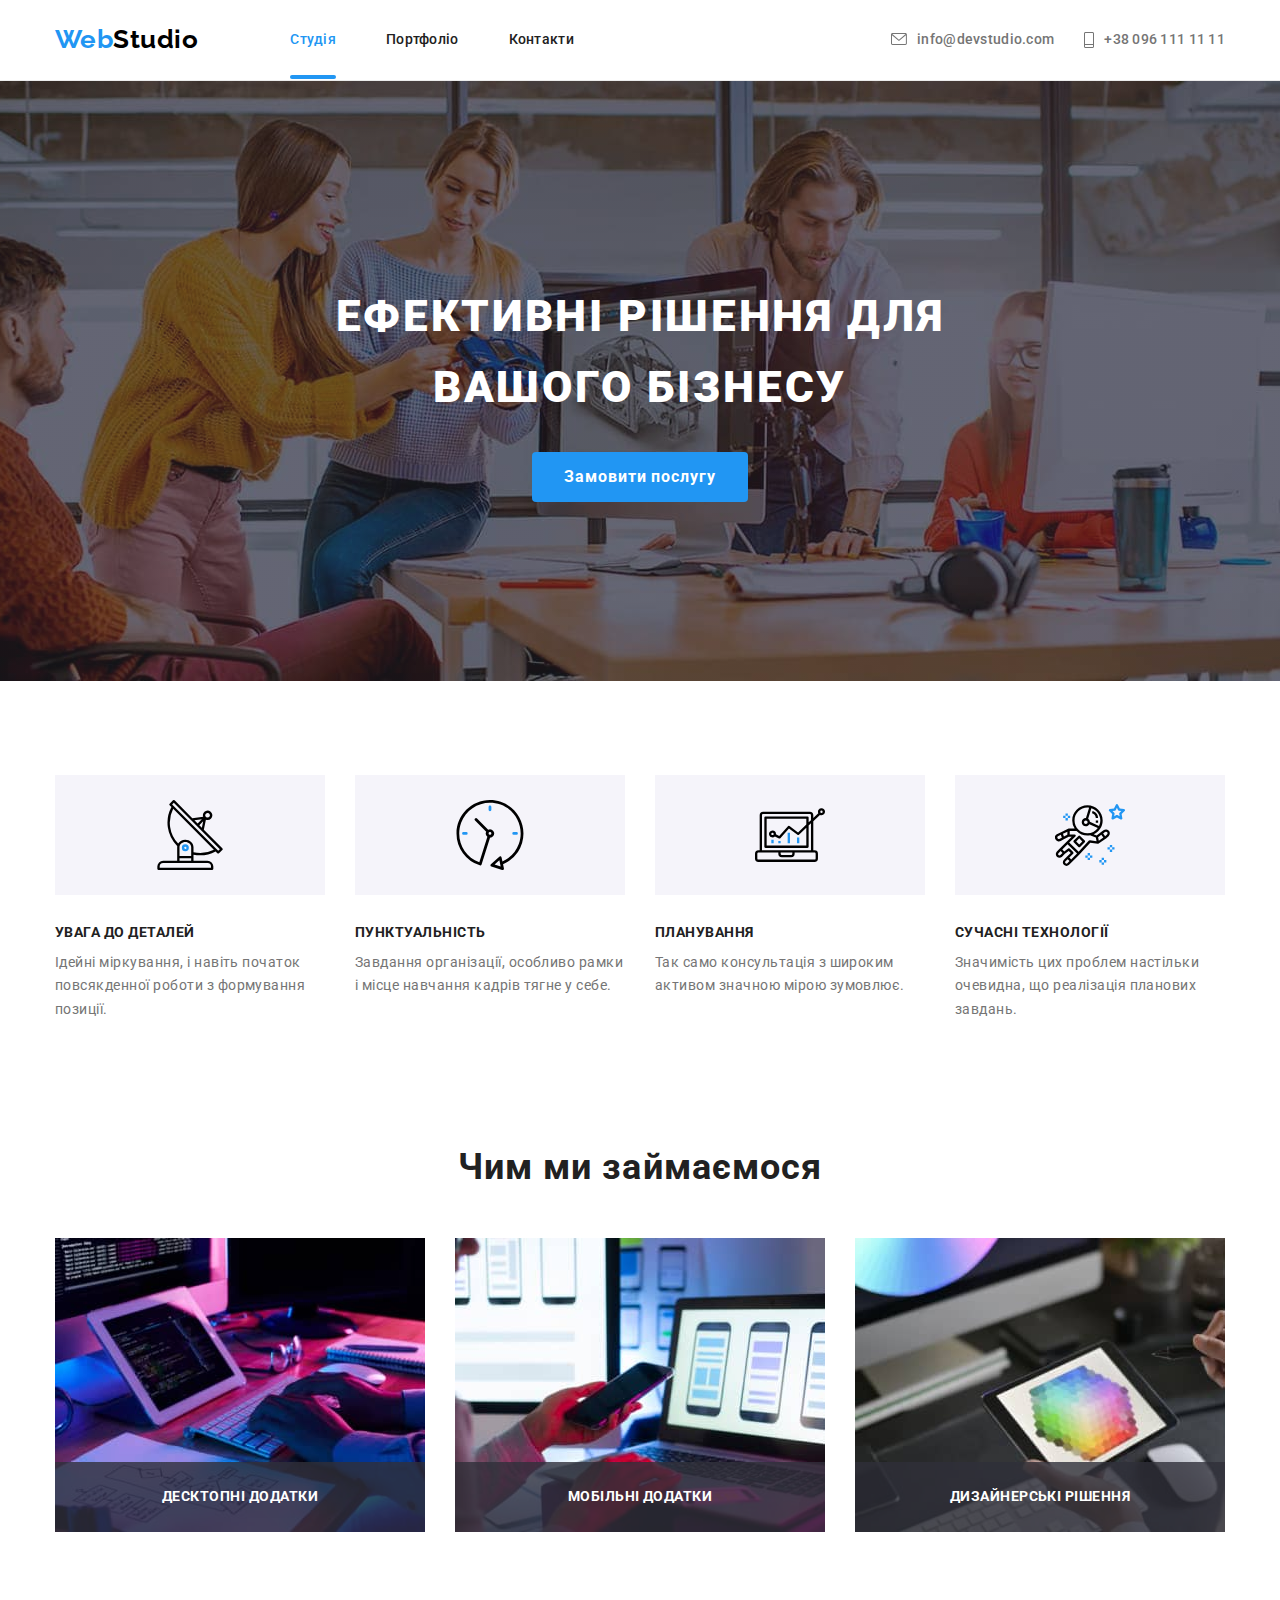
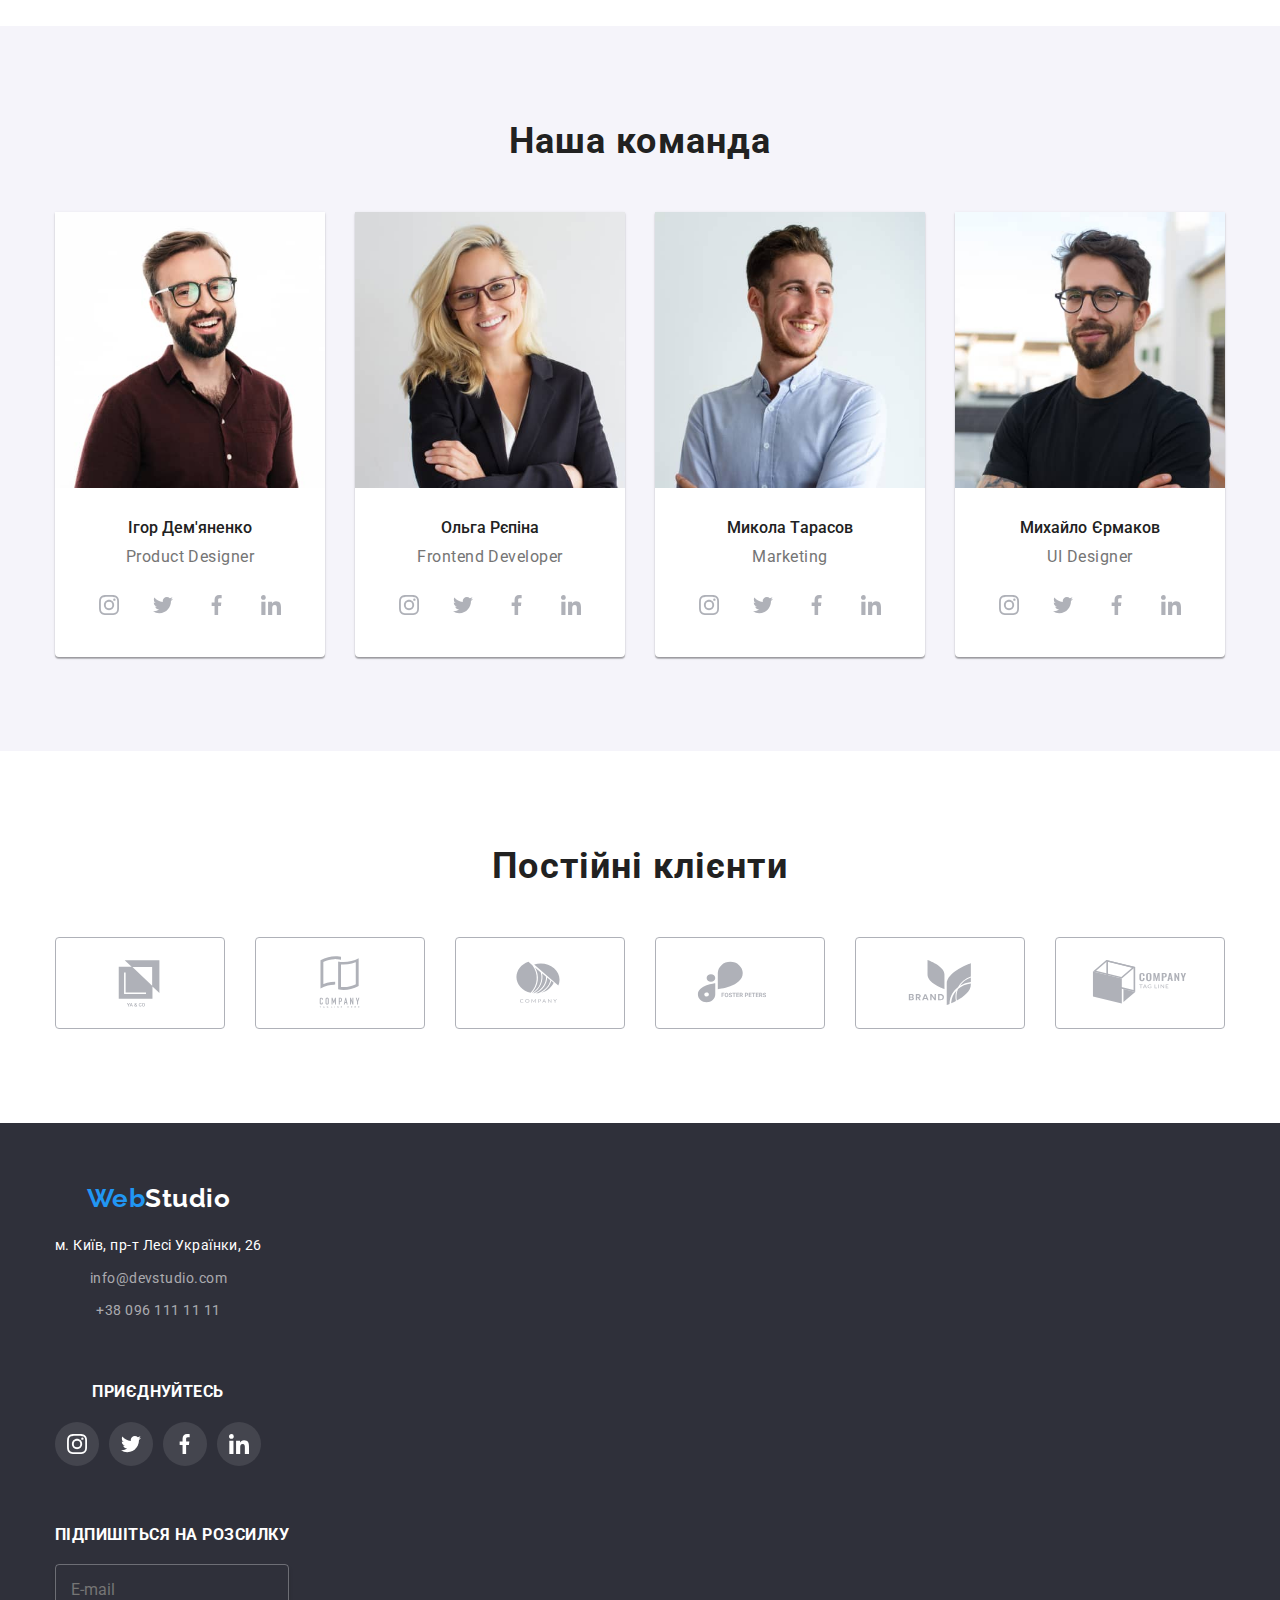
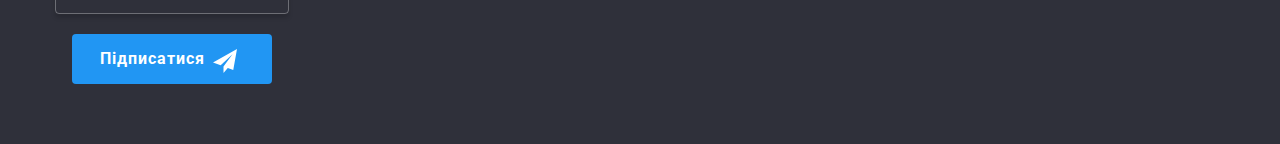
==== commit 3ea26e63: "input footer prblm" ====
--- a/index.html
+++ b/index.html
@@ -283,7 +283,7 @@
                 />
 
                 <source
-                  media="(max-width: 767 )"
+                  media="(max-width: 767px )"
                   srcset="
                     ./images/mobile/product-m.jpg   1x,
                     ./images/mobile/product-m@2.jpg 2x
@@ -294,7 +294,6 @@
                 class="worker__icon"
                 src="./images/mobile/product-m.jpg"
                 alt="Вродливий працівник в окулярах, працює дизайнером"
-                
               />
               <div class="worker__names-position">
                 <h3 class="worker__name">Ігор Дем'яненко</h3>
@@ -384,7 +383,6 @@
                 class="worker__icon"
                 src="./images/mobile/frontend-m.jpg"
                 alt="Усміхнена фронтент розробник Ольга"
-                
               />
               <div class="worker__names-position">
                 <h3 class="worker__name">Ольга Рєпіна</h3>
@@ -628,7 +626,7 @@
         </div>
       </section>
       <!-- Regular customers -->
-      <!-- <section class="section">
+      <section class="section">
         <div class="container">
           <h2 class="title title_margin-bottom">Постійні клієнти</h2>
 
@@ -707,10 +705,10 @@
             </li>
           </ul>
         </div>
-      </section> -->
+      </section>
     </main>
 
-    <!-- <footer class="page-footer">
+    <footer class="page-footer">
       <div class="container page-footer-container">
         <div class="general-footer">
           <a class="logo logo__margin-bottom link" lang="en" href="./index.html"
@@ -817,7 +815,7 @@
         </div>
       </div>
     </footer>
-     -->
+    
     <!-- <div class="backdrop is-hidden" data-modal>
       <div class="modal">
         <button type="button" class="modal-close-btn" data-modal-close>
--- a/css/main.min.css
+++ b/css/main.min.css
@@ -1 +1 @@
-:root{--primary-color-text: #757575;--secondary-color-text: #212121;--accent-color: #2196f3;--hero-logo-text: #ffffff;--studio-color-text: #000000;--secondary-back-color: #2f303a;--team-btn-back-color: #f5f4fa;--hidden-btn-hero-color: #188ce8;--border: #ececec;--hero-bg-color: #c4c4c4;--social-list-icon: #afb1b8;--transition-dur-and-func: 250ms cubic-bezier(0.4, 0, 0.2, 1)}.visually-hidden{position:absolute;white-space:nowrap;width:1px;height:1px;overflow:hidden;border:0;padding:0;clip:rect(0 0 0 0);clip-path:inset(50%);margin:-1px}.footer-socials__link,.worker__socials-link{display:flex;align-items:center;justify-content:center;width:44px;height:44px;border-radius:50%}.footer-button,.hero__btn,.modal-button-submit{color:var(--hero-logo-text);background-color:var(--accent-color)}body{background-color:#fff;color:var(--primary-color-text);font-family:Roboto,sans-serif;letter-spacing:.03em}.list{list-style:none}.link{text-decoration:none}h1,h2,h3,h4,p{margin-bottom:0;margin-top:0}ul,ol{margin-bottom:0;margin-top:0;padding-left:0}.container{padding-left:15px;padding-right:15px}@media screen and (min-width: 480px){.container{max-width:480px;margin-left:auto;margin-right:auto}}@media screen and (min-width: 768px){.container{max-width:758px}}@media screen and (min-width: 1200px){.container{max-width:1200px}}.section{padding-top:60px;padding-bottom:60px}@media screen and (min-width: 1200px){.section{padding-top:94px;padding-bottom:94px}}.logo{font-family:Raleway,sans-serif;font-weight:700;font-size:26px;line-height:1.2;display:inline;color:var(--accent-color)}.logo__second-part--black{color:var(--studio-color-text)}@media screen and (max-width: 767px){.page-header__container{display:flex;align-items:center;justify-content:space-between}}@media screen and (min-width: 768px){.page-header__container{display:flex;align-items:center}}.mobile-menu__container{position:relative;display:flex;flex-direction:column;padding:48px 40px;width:100%;height:100%}@media screen and (max-width: 767px){.menu{display:none}}@media screen and (min-width: 768px){.menu{display:flex;column-gap:50px;margin-left:87px}.menu__link{position:relative;font-size:14px;font-weight:500;letter-spacing:.02em;color:var(--secondary-color-text);line-height:1.1;padding:32px 0px;transition:color var(--transition-dur-and-func)}.menu__link::after{content:"";display:block;position:absolute;left:0;bottom:0;width:100%;height:4px;background-color:var(--accent-color);border-radius:2px;transform:scaleX(0);transition:transform var(--transition-dur-and-func)}.menu__link:hover::after,.menu__link:focus::after{transform:scaleX(1)}.menu__link--current{color:var(--accent-color)}.menu__link--current::after{content:"";display:block;position:absolute;left:0;bottom:0;width:100%;height:4px;background-color:var(--accent-color);border-radius:2px;transform:scaleX(1);transition:transform var(--transition-dur-and-func)}}@media screen and (min-width: 1200px){.menu{margin-left:92px}}@media screen and (max-width: 767px){.open-mobile-menu-btn{border:none;padding:0;background-color:rgba(0,0,0,0);line-height:0}.open-mobile-menu-btn__icon{width:40px;height:40px}}@media screen and (min-width: 768px){.open-mobile-menu-btn{display:none}}.mobile-menu{position:fixed;left:0;top:0;z-index:100;width:100%;height:100%;background-color:#fff;opacity:0;visibility:hidden;pointer-events:none;transition:opacity var(--transition-dur-and-func),visibility var(--transition-dur-and-func)}.mobile-menu.is-open{opacity:1;visibility:visible;pointer-events:auto}@media screen and (max-width: 767px){.mobile-menu__close-btn{position:absolute;top:10px;right:15px;border:none;padding:0;background-color:rgba(0,0,0,0);line-height:0}.mobile-menu__close-icon{width:40px;height:40px}.mobile-menu__close-icon:hover,.mobile-menu__close-icon:focus{fill:var(--accent-color)}}.mobile-menu__box{display:flex;flex-direction:column;height:100vh}@media screen and (max-width: 767px){.mobile-nav__list{font-size:40px;font-weight:500;letter-spacing:.02em;line-height:1.175}.mobile-nav__item:not(:last-child){margin-bottom:32px}.mobile-nav__link{color:var(--secondary-color-text)}.mobile-nav__link--current{color:var(--accent-color)}}@media screen and (max-width: 767px){.mobile-menu__contact-list{font-size:34px;font-weight:500;letter-spacing:.02em;line-height:1.17;margin-top:auto;margin-bottom:64px}.mobile-menu__tel{color:var(--accent-color)}.mobile-menu__email{font-size:24px;color:var(--primary-color-text)}}@media screen and (max-width: 767px){.mobile-socials__list{display:flex;flex-wrap:wrap;align-items:center;font-size:18px;font-weight:500;letter-spacing:.02em;line-height:1.2}.mobile-socials__item:not(:last-child){padding-right:10px;margin-right:10px;border-right:1px solid rgba(33,33,33,.2)}.mobile-socials__link{color:var(--accent-color)}}.auth-nav{display:none}@media screen and (min-width: 768px){.auth-nav{display:flex;flex-direction:column;row-gap:10px}.auth-nav--margin-left{margin-left:auto}.auth-nav__icon{display:flex;align-items:center;fill:currentColor;margin-right:10px}.auth-nav__link{display:flex;align-items:center;color:var(--primary-color-text);font-size:14px;font-weight:500;letter-spacing:.02em;line-height:1.1;transition:color var(--transition-dur-and-func)}.auth-nav__link:hover,.auth-nav__link:focus{color:var(--accent-color)}}@media screen and (min-width: 1200px){.auth-nav{display:flex;flex-direction:row;column-gap:30px}}@media screen and (max-width: 1999px){.title{color:var(--secondary-color-text);font-size:28px;font-weight:700;letter-spacing:.03em;line-height:1.17;text-align:center}.title_margin-bottom{margin-bottom:30px}}@media screen and (min-width: 1200px){.title{color:var(--secondary-color-text);font-size:36px;font-weight:700;letter-spacing:.03em;line-height:1.17;text-align:center}.title_margin-bottom{margin-bottom:50px}}.backdrop{position:fixed;top:0;left:0;z-index:100;width:100%;height:100%;background-color:rgba(0,0,0,.2);opacity:1;visibility:visible;pointer-events:auto;transition:opacity 1000ms cubic-bezier(0.4, 0, 0.2, 1),visibility 1000ms cubic-bezier(0.4, 0, 0.2, 1)}.is-hidden{opacity:0;visibility:hidden;pointer-events:none}.modal{width:528px;background-color:#fff;position:absolute;top:50%;left:50%;transform:translate(-50%, -50%);box-shadow:0px 1px 3px rgba(0,0,0,.12),0px 1px 1px rgba(0,0,0,.14),0px 2px 1px rgba(0,0,0,.2);border-radius:4px}.modal-close-btn{background:rgba(0,0,0,0);border:1px solid rgba(0,0,0,.1);position:absolute;top:8px;right:8px;display:flex;width:30px;height:30px;align-items:center;justify-content:center;cursor:pointer;border-radius:50%;transition:background-color var(--transition-dur-and-func),fill var(--transition-dur-and-func)}.modal-close-btn:hover,.modal-close-btn:focus{fill:var(--accent-color)}.modal-title{color:var(--secondary-color-text);font-size:20px;line-height:1.15;font-weight:700;text-align:center;margin-bottom:12px}.modal-form{display:flex;flex-direction:column;padding:40px}.modal-form-field{margin-bottom:10px}.modal-field-desc{display:block;font-size:12px;line-height:1.16;margin-bottom:4px}.modal-form-input{width:100%;font-size:12px;border-radius:4px;border:1px solid rgba(33,33,33,.2);height:40px;padding-left:42px;transition:border var(--transition-dur-and-func)}.modal-form-input:focus{outline:none;border-color:var(--accent-color)}.modal-input-wrapper{position:relative;display:block}.modal-input-icon{position:absolute;top:50%;left:12px;transform:translateY(-50%);transition:fill var(--transition-dur-and-func)}.modal-form-input:focus+.modal-input-icon{fill:var(--accent-color)}.modal-form-comment{display:block;resize:none;padding:12px 16px;font-size:12px;line-height:1.16;height:120px;width:100%;border-radius:4px;border:1px solid rgba(33,33,33,.2);transition:border var(--transition-dur-and-func)}.modal-form-comment:focus{outline:none;border-color:var(--accent-color)}.modal-form-comment::placeholder{color:rgba(117,117,117,.5)}.modal-form-check-field{display:flex;align-items:center;padding-left:13px;margin-top:10px;margin-bottom:30px}.modal-check{appearance:none;position:absolute}.modal-own-checkbox{width:16px;height:15px;margin-right:7px;border:2px solid var(--secondary-color-text);border-radius:2px;cursor:pointer;transition:background-color var(--transition-dur-and-func)}.modal-check:checked+.modal-own-checkbox{background-color:var(--accent-color);transition:background-color var(--transition-dur-and-func);border:none}.modal-check:focus+.modal-own-checkbox{box-shadow:0 0 0 2px rgba(33,150,243,.5)}.modal-own-checkbox-icon{display:none}.modal-check:checked+.modal-own-checkbox .modal-own-checkbox-icon{display:block;transition:fill var(--transition-dur-and-func)}.modal-text-agreement{font-size:14px;line-height:1.7}.modal-conditions{color:var(--accent-color)}.modal-conditions:hover{text-decoration:none}.modal-button-submit{font-size:16px;font-weight:700;letter-spacing:.06em;align-self:center;width:200px;height:50px;border:none;padding:10px 52px;border-radius:4px;cursor:pointer;box-shadow:0px 4px 4px rgba(0,0,0,.15);transition:color var(--transition-dur-and-func),background-color var(--transition-dur-and-func),box-shadow var(--transition-dur-and-func)}.modal-button-submit:hover,.modal-button-submit:focus{background:var(--hidden-btn-hero-color);box-shadow:0px 4px 4px rgba(0,0,0,.15);border-radius:4px}.page-footer-container{display:flex;align-items:baseline}.page-header{padding-top:16px;padding-bottom:16px}@media screen and (min-width: 768px){.page-header{padding-top:26px;padding-bottom:26px}}@media screen and (min-width: 1200px){.page-header{padding-top:24px;padding-bottom:25px}}.hero{text-align:center;max-width:480px;height:400px;padding:118px 0;margin-left:auto;margin-right:auto;background-color:var(--hero-bg-color);background-image:linear-gradient(rgba(47, 48, 58, 0.4), rgba(47, 48, 58, 0.4)),url("../images/mobile/header-mobile.jpg");background-repeat:no-repeat;background-size:cover;background-position:center}.hero__text{color:var(--hero-logo-text);align-items:center;font-size:26px;font-weight:900;letter-spacing:.06em;line-height:1.6;text-align:center;text-transform:uppercase;margin-bottom:30px}.hero__btn{font-size:16px;font-weight:700;letter-spacing:.06em;border-radius:4px;cursor:pointer;font-family:inherit;line-height:1.9;padding:10px 32px;border:0;align-items:center;text-align:center;transition:background-color var(--transition-dur-and-func)}.hero__btn:hover,.hero__btn:focus{background:var(--hidden-btn-hero-color);box-shadow:0px 4px 4px rgba(0,0,0,.15);border-radius:4px}@media screen and (min-device-pixel-ratio: 2)and (max-width: 767px),screen and (min-resolution: 192dpi)and (max-width: 767px),screen and (min-resolution: 2dppx)and (max-width: 767px){.hero{background-image:linear-gradient(rgba(47, 48, 58, 0.4), rgba(47, 48, 58, 0.4)),url("../../images/mobile/header-mobile@2x.jpg")}}@media screen and (min-width: 768px){.hero{max-width:768px;background-image:linear-gradient(rgba(47, 48, 58, 0.4), rgba(47, 48, 58, 0.4)),url("../../images/tablet/header-tablet.jpg")}}@media screen and (min-device-pixel-ratio: 2)and (min-width: 768px),screen and (min-resolution: 192dpi)and (min-width: 768px),screen and (min-resolution: 2dppx)and (min-width: 768px){.hero{background-image:linear-gradient(rgba(47, 48, 58, 0.4), rgba(47, 48, 58, 0.4)),url("../../images/tablet/header-tablet@2x.jpg")}}@media screen and (min-width: 1200px){.hero{max-width:1600px;height:600px;padding:200px 0;background-image:linear-gradient(rgba(47, 48, 58, 0.4), rgba(47, 48, 58, 0.4)),url("../../images/desktop/work.jpg")}.hero__text{font-size:44px;font-weight:900;letter-spacing:.06em}}@media screen and (min-device-pixel-ratio: 2)and (min-width: 1200px),screen and (min-resolution: 192dpi)and (min-width: 1200px),screen and (min-resolution: 2dppx)and (min-width: 1200px){.hero{background-image:linear-gradient(rgba(47, 48, 58, 0.4), rgba(47, 48, 58, 0.4)),url("../../images//desktop/work@2x.jpg")}}.benefits{display:block}.benefits__item:not(:last-child){margin-bottom:30px}.benefits__wrapper{display:flex;background-color:var(--team-btn-back-color);height:120px;margin-bottom:30px;align-items:center;justify-content:center}.benefits__title{text-align:center;color:var(--secondary-color-text);font-size:14px;line-height:1.1;text-transform:uppercase;margin-bottom:10px}.benefits__text{font-size:14px;line-height:1.7}@media screen and (min-width: 767px)and (max-width: 1200px){.benefits{display:flex;flex-direction:row;flex-wrap:wrap;gap:30px}.benefits__item{width:calc((100% - 30px)/2)}.benefits__item:not(:last-child){margin-bottom:0px}.benefits__title{text-align:start}}@media screen and (min-width: 1200px){.benefits{display:flex;flex-direction:row;flex-wrap:wrap;gap:30px}.benefits__item{width:calc((100% - 90px)/4)}.benefits__title{text-align:start}}.work-section{display:none}@media screen and (min-width: 1200px){.work-section{display:block}.about{padding-top:0px}.example{display:flex;column-gap:30px}.example__icon{display:block;max-width:100%}.example__title{position:relative}.example__over-text{position:absolute;left:0;bottom:0;display:flex;align-items:center;justify-content:center;font-weight:700;font-size:14px;line-height:1.14;width:370px;height:70px;text-transform:uppercase;color:var(--hero-logo-text);background:rgba(47,48,58,.8)}}.team-section{background-color:var(--team-btn-back-color)}.worker__icon{max-width:100%;display:block;height:auto}.worker__item{background-color:var(--hero-logo-text);box-shadow:0px 1px 3px rgba(0,0,0,.12),0px 1px 1px rgba(0,0,0,.14),0px 2px 1px rgba(0,0,0,.2);border-radius:0px 0px 4px 4px}.worker__names-position{padding-top:30px;padding-bottom:30px}.worker__name{color:var(--secondary-color-text);font-size:16px;font-weight:500;letter-spacing:.003em;line-height:1.2;text-align:center;margin-bottom:10px}.worker__profession{margin-bottom:16px;font-size:16px;line-height:1.2;text-align:center}.worker__socials{display:flex;justify-content:center;column-gap:10px}.worker__socials-icon{display:flex;fill:var(--social-list-icon);transition:fill var(--transition-dur-and-func)}.worker__socials-link:hover .worker__socials-icon,.worker__socials-link:focus .worker__socials-icon{fill:var(--hero-logo-text)}.worker__socials-link{transition:background-color var(--transition-dur-and-func)}.worker__socials-link:hover,.worker__socials-link:focus{color:var(--hero-logo-text);background-color:var(--accent-color)}@media screen and (max-width: 767px){.workers{display:block}.worker__item:not(:last-child){margin-bottom:30px}}@media screen and (min-width: 768px)and (max-width: 1200px){.workers{display:flex;flex-wrap:wrap;flex-direction:row;gap:30px}.worker__item{width:calc((100% - 30px)/2)}}@media screen and (min-width: 1200px){.workers{display:flex;gap:30px}.worker__item{width:calc(100% - 22.5px)}}.customers{display:flex;column-gap:30px}.customers__item{flex-basis:calc(100% - 25px)}.customers__link{display:flex;align-items:center;justify-content:center;border-radius:4px;border:1px solid var(--social-list-icon);height:92px;color:var(--social-list-icon);transition:color var(--transition-dur-and-func),border var(--transition-dur-and-func)}.customers__link:hover,.customers__link:focus{border-color:var(--accent-color);color:var(--accent-color)}.customers__icon{width:106px;height:60px;fill:currentColor}.border-head{border-bottom:1px solid var(--border)}.button{display:flex;column-gap:8px;justify-content:center;margin-bottom:50px}.portfolio-btn{color:var(--secondary-color-text);background:var(--team-btn-back-color);font-family:inherit;font-size:16px;font-weight:500;letter-spacing:.03em;border:none;cursor:pointer;line-height:1.6;text-align:center;padding:6px 22px;border-radius:4px;transition:background-color var(--transition-dur-and-func),box-shadow var(--transition-dur-and-func),color var(--transition-dur-and-func)}.portfolio-btn:active,.portfolio-btn:hover,.portfolio-btn:focus{background-color:var(--accent-color);color:var(--hero-logo-text);box-shadow:0px 3px 1px rgba(0,0,0,.1),0px 1px 2px rgba(0,0,0,.08),0px 2px 1px rgba(0,0,0,.12)}.goods-overlay{position:relative;overflow:hidden;transform:translateY(0%)}.overlay{display:flex;align-items:center;justify-content:center;font-size:18px;line-height:1.5;padding:63px 24px;position:absolute;top:0;left:0;width:100%;height:100%;transform:translateY(100%);transition:transform var(--transition-dur-and-func);color:#fff;background-color:rgba(33,150,243,.9)}.section-icon:hover .overlay,.section-icon:focus .overlay{transform:translateY(0%)}.items{display:flex;flex-wrap:wrap;gap:30px}.goods{flex-basis:calc((100% - 60px)/3)}.type{padding:20px 24px;border-bottom:1px solid var(--border);border-right:1px solid var(--border);border-left:1px solid var(--border)}.section-icon{display:block;transition:box-shadow var(--transition-dur-and-func)}.section-icon:hover,.section-icon:focus{box-shadow:0px 4px 4px rgba(0,0,0,.25)}.section-icon .icon-title{color:var(--secondary-color-text);font-size:18px;font-weight:700;letter-spacing:.06em;line-height:2;margin-bottom:4px}.section-icon .icon-text{color:var(--primary-color-text);font-size:16px;line-height:1.9}.page-footer{background-color:var(--secondary-back-color);padding-top:60px;padding-bottom:60px}.logo__margin-bottom{display:inline-block;margin-bottom:20px}.logo__second-part--white{color:var(--hero-logo-text)}.address__item:not(:last-child){margin-bottom:9px}.address__link{color:var(--hero-logo-text);font-style:normal;font-size:14px;line-height:1.7;transition:color var(--transition-dur-and-func)}.address__contacts{color:rgba(255,255,255,.6);font-style:normal;font-size:14px;line-height:1.7;transition:color var(--transition-dur-and-func)}.footer__socials--margin-left{margin-left:70px}.footer-socials__title{color:var(--hero-logo-text);margin-bottom:20px;text-transform:uppercase}.footer-socials__list{display:flex;column-gap:10px}.footer-socials__link{background:rgba(255,255,255,.1);color:var(--hero-logo-text);transition:background var(--transition-dur-and-func)}.footer-socials__link:hover,.footer-socials__link:focus{background:var(--accent-color)}.footer-social__icon{fill:currentColor}.subscribe{margin-left:auto}.form-footer{display:flex}.footer-mailing__input{font-family:Roboto,sans-serif;display:block;width:358px;height:50px;font-size:16px;line-height:1.25;padding-left:15px;margin-right:12px;border-radius:4px;color:rgba(255,255,255,.6);background-color:rgba(0,0,0,0);border:1px solid rgba(255,255,255,.3);box-shadow:0px 4px 4px rgba(0,0,0,.15);outline:none}.footer-button{font-family:Roboto,sans-serif;display:flex;position:relative;font-size:16px;font-weight:700;letter-spacing:.06em;line-height:1.88;border-radius:4px;border:none;width:200px;height:50px;padding:10px 28px;cursor:pointer;transition:color var(--transition-dur-and-func),background-color var(--transition-dur-and-func),box-shadow var(--transition-dur-and-func)}.footer-button:focus,.footer-button:hover{background:var(--hidden-btn-hero-color);box-shadow:0px 4px 4px rgba(0,0,0,.15);border-radius:4px}.footer-button__icon{position:absolute;right:35px;top:15px;width:24px;height:24px;fill:#fff}/*# sourceMappingURL=main.min.css.map */+:root{--primary-color-text: #757575;--secondary-color-text: #212121;--accent-color: #2196f3;--hero-logo-text: #ffffff;--studio-color-text: #000000;--secondary-back-color: #2f303a;--team-btn-back-color: #f5f4fa;--hidden-btn-hero-color: #188ce8;--border: #ececec;--hero-bg-color: #c4c4c4;--social-list-icon: #afb1b8;--transition-dur-and-func: 250ms cubic-bezier(0.4, 0, 0.2, 1)}.visually-hidden{position:absolute;white-space:nowrap;width:1px;height:1px;overflow:hidden;border:0;padding:0;clip:rect(0 0 0 0);clip-path:inset(50%);margin:-1px}.footer-socials__link,.worker__socials-link{display:flex;align-items:center;justify-content:center;width:44px;height:44px;border-radius:50%}.footer-button,.hero__btn,.modal-button-submit{color:var(--hero-logo-text);background-color:var(--accent-color)}body{background-color:#fff;color:var(--primary-color-text);font-family:Roboto,sans-serif;letter-spacing:.03em}.list{list-style:none}.link{text-decoration:none}h1,h2,h3,h4,p{margin-bottom:0;margin-top:0}ul,ol{margin-bottom:0;margin-top:0;padding-left:0}.container{padding-left:15px;padding-right:15px}@media screen and (min-width: 480px){.container{max-width:450px;margin-left:auto;margin-right:auto}}@media screen and (min-width: 768px){.container{max-width:737px}}@media screen and (min-width: 1200px){.container{max-width:1200px}}.section{padding-top:60px;padding-bottom:60px}@media screen and (min-width: 1200px){.section{padding-top:94px;padding-bottom:94px}}.logo{font-family:Raleway,sans-serif;font-weight:700;font-size:26px;line-height:1.2;display:inline;color:var(--accent-color)}.logo__second-part--black{color:var(--studio-color-text)}@media screen and (max-width: 767px){.page-header__container{display:flex;align-items:center;justify-content:space-between}}@media screen and (min-width: 768px){.page-header__container{display:flex;align-items:center}}.mobile-menu__container{position:relative;display:flex;flex-direction:column;padding:48px 40px;width:100%;height:100%}@media screen and (max-width: 767px){.menu{display:none}}@media screen and (min-width: 768px){.menu{display:flex;column-gap:50px;margin-left:87px}.menu__link{position:relative;font-size:14px;font-weight:500;letter-spacing:.02em;color:var(--secondary-color-text);line-height:1.1;padding:32px 0px;transition:color var(--transition-dur-and-func)}.menu__link::after{content:"";display:block;position:absolute;left:0;bottom:0;width:100%;height:4px;background-color:var(--accent-color);border-radius:2px;transform:scaleX(0);transition:transform var(--transition-dur-and-func)}.menu__link:hover::after,.menu__link:focus::after{transform:scaleX(1)}.menu__link--current{color:var(--accent-color)}.menu__link--current::after{content:"";display:block;position:absolute;left:0;bottom:0;width:100%;height:4px;background-color:var(--accent-color);border-radius:2px;transform:scaleX(1);transition:transform var(--transition-dur-and-func)}}@media screen and (min-width: 1200px){.menu{margin-left:92px}}@media screen and (max-width: 767px){.open-mobile-menu-btn{border:none;padding:0;background-color:rgba(0,0,0,0);line-height:0}.open-mobile-menu-btn__icon{width:40px;height:40px}}@media screen and (min-width: 768px){.open-mobile-menu-btn{display:none}}.mobile-menu{position:fixed;left:0;top:0;z-index:100;width:100%;height:100%;background-color:#fff;opacity:0;visibility:hidden;pointer-events:none;transition:opacity var(--transition-dur-and-func),visibility var(--transition-dur-and-func)}.mobile-menu.is-open{opacity:1;visibility:visible;pointer-events:auto}@media screen and (max-width: 767px){.mobile-menu__close-btn{position:absolute;top:10px;right:15px;border:none;padding:0;background-color:rgba(0,0,0,0);line-height:0}.mobile-menu__close-icon{width:40px;height:40px}.mobile-menu__close-icon:hover,.mobile-menu__close-icon:focus{fill:var(--accent-color)}}.mobile-menu__box{display:flex;flex-direction:column;height:100vh}@media screen and (max-width: 767px){.mobile-nav__list{font-size:40px;font-weight:500;letter-spacing:.02em;line-height:1.175}.mobile-nav__item:not(:last-child){margin-bottom:32px}.mobile-nav__link{color:var(--secondary-color-text)}.mobile-nav__link--current{color:var(--accent-color)}}@media screen and (max-width: 767px){.mobile-menu__contact-list{font-size:34px;font-weight:500;letter-spacing:.02em;line-height:1.17;margin-top:auto;margin-bottom:64px}.mobile-menu__tel{color:var(--accent-color)}.mobile-menu__email{font-size:24px;color:var(--primary-color-text)}}@media screen and (max-width: 767px){.mobile-socials__list{display:flex;flex-wrap:wrap;align-items:center;font-size:18px;font-weight:500;letter-spacing:.02em;line-height:1.2}.mobile-socials__item:not(:last-child){padding-right:10px;margin-right:10px;border-right:1px solid rgba(33,33,33,.2)}.mobile-socials__link{color:var(--accent-color)}}.auth-nav{display:none}@media screen and (min-width: 768px){.auth-nav{display:flex;flex-direction:column;row-gap:10px}.auth-nav--margin-left{margin-left:auto}.auth-nav__icon{display:flex;align-items:center;fill:currentColor;margin-right:10px}.auth-nav__link{display:flex;align-items:center;color:var(--primary-color-text);font-size:14px;font-weight:500;letter-spacing:.02em;line-height:1.1;transition:color var(--transition-dur-and-func)}.auth-nav__link:hover,.auth-nav__link:focus{color:var(--accent-color)}}@media screen and (min-width: 1200px){.auth-nav{display:flex;flex-direction:row;column-gap:30px}}@media screen and (max-width: 1999px){.title{color:var(--secondary-color-text);font-size:28px;font-weight:700;letter-spacing:.03em;line-height:1.17;text-align:center}.title_margin-bottom{margin-bottom:30px}}@media screen and (min-width: 1200px){.title{color:var(--secondary-color-text);font-size:36px;font-weight:700;letter-spacing:.03em;line-height:1.17;text-align:center}.title_margin-bottom{margin-bottom:50px}}.backdrop{position:fixed;top:0;left:0;z-index:100;width:100%;height:100%;background-color:rgba(0,0,0,.2);opacity:1;visibility:visible;pointer-events:auto;transition:opacity 1000ms cubic-bezier(0.4, 0, 0.2, 1),visibility 1000ms cubic-bezier(0.4, 0, 0.2, 1)}.is-hidden{opacity:0;visibility:hidden;pointer-events:none}.modal{width:528px;background-color:#fff;position:absolute;top:50%;left:50%;transform:translate(-50%, -50%);box-shadow:0px 1px 3px rgba(0,0,0,.12),0px 1px 1px rgba(0,0,0,.14),0px 2px 1px rgba(0,0,0,.2);border-radius:4px}.modal-close-btn{background:rgba(0,0,0,0);border:1px solid rgba(0,0,0,.1);position:absolute;top:8px;right:8px;display:flex;width:30px;height:30px;align-items:center;justify-content:center;cursor:pointer;border-radius:50%;transition:background-color var(--transition-dur-and-func),fill var(--transition-dur-and-func)}.modal-close-btn:hover,.modal-close-btn:focus{fill:var(--accent-color)}.modal-title{color:var(--secondary-color-text);font-size:20px;line-height:1.15;font-weight:700;text-align:center;margin-bottom:12px}.modal-form{display:flex;flex-direction:column;padding:40px}.modal-form-field{margin-bottom:10px}.modal-field-desc{display:block;font-size:12px;line-height:1.16;margin-bottom:4px}.modal-form-input{width:100%;font-size:12px;border-radius:4px;border:1px solid rgba(33,33,33,.2);height:40px;padding-left:42px;transition:border var(--transition-dur-and-func)}.modal-form-input:focus{outline:none;border-color:var(--accent-color)}.modal-input-wrapper{position:relative;display:block}.modal-input-icon{position:absolute;top:50%;left:12px;transform:translateY(-50%);transition:fill var(--transition-dur-and-func)}.modal-form-input:focus+.modal-input-icon{fill:var(--accent-color)}.modal-form-comment{display:block;resize:none;padding:12px 16px;font-size:12px;line-height:1.16;height:120px;width:100%;border-radius:4px;border:1px solid rgba(33,33,33,.2);transition:border var(--transition-dur-and-func)}.modal-form-comment:focus{outline:none;border-color:var(--accent-color)}.modal-form-comment::placeholder{color:rgba(117,117,117,.5)}.modal-form-check-field{display:flex;align-items:center;padding-left:13px;margin-top:10px;margin-bottom:30px}.modal-check{appearance:none;position:absolute}.modal-own-checkbox{width:16px;height:15px;margin-right:7px;border:2px solid var(--secondary-color-text);border-radius:2px;cursor:pointer;transition:background-color var(--transition-dur-and-func)}.modal-check:checked+.modal-own-checkbox{background-color:var(--accent-color);transition:background-color var(--transition-dur-and-func);border:none}.modal-check:focus+.modal-own-checkbox{box-shadow:0 0 0 2px rgba(33,150,243,.5)}.modal-own-checkbox-icon{display:none}.modal-check:checked+.modal-own-checkbox .modal-own-checkbox-icon{display:block;transition:fill var(--transition-dur-and-func)}.modal-text-agreement{font-size:14px;line-height:1.7}.modal-conditions{color:var(--accent-color)}.modal-conditions:hover{text-decoration:none}.modal-button-submit{font-size:16px;font-weight:700;letter-spacing:.06em;align-self:center;width:200px;height:50px;border:none;padding:10px 52px;border-radius:4px;cursor:pointer;box-shadow:0px 4px 4px rgba(0,0,0,.15);transition:color var(--transition-dur-and-func),background-color var(--transition-dur-and-func),box-shadow var(--transition-dur-and-func)}.modal-button-submit:hover,.modal-button-submit:focus{background:var(--hidden-btn-hero-color);box-shadow:0px 4px 4px rgba(0,0,0,.15);border-radius:4px}.page-footer-container{display:flex;flex-direction:column;align-items:center;gap:60px}@media screen and (min-width: 1200px){.page-footer-container{align-items:baseline}}.page-header{padding-top:16px;padding-bottom:16px}@media screen and (min-width: 768px){.page-header{padding-top:26px;padding-bottom:26px}}@media screen and (min-width: 1200px){.page-header{padding-top:24px;padding-bottom:25px}}.hero{text-align:center;max-width:480px;height:400px;padding:118px 0;margin-left:auto;margin-right:auto;background-color:var(--hero-bg-color);background-image:linear-gradient(rgba(47, 48, 58, 0.4), rgba(47, 48, 58, 0.4)),url("../images/mobile/header-mobile.jpg");background-repeat:no-repeat;background-size:cover;background-position:center}.hero__text{color:var(--hero-logo-text);align-items:center;font-size:26px;font-weight:900;letter-spacing:.06em;line-height:1.6;text-align:center;text-transform:uppercase;margin-bottom:30px}.hero__btn{font-size:16px;font-weight:700;letter-spacing:.06em;border-radius:4px;cursor:pointer;font-family:inherit;line-height:1.9;padding:10px 32px;border:0;align-items:center;text-align:center;transition:background-color var(--transition-dur-and-func)}.hero__btn:hover,.hero__btn:focus{background:var(--hidden-btn-hero-color);box-shadow:0px 4px 4px rgba(0,0,0,.15);border-radius:4px}@media screen and (min-device-pixel-ratio: 2)and (max-width: 767px),screen and (min-resolution: 192dpi)and (max-width: 767px),screen and (min-resolution: 2dppx)and (max-width: 767px){.hero{background-image:linear-gradient(rgba(47, 48, 58, 0.4), rgba(47, 48, 58, 0.4)),url("../../images/mobile/header-mobile@2x.jpg")}}@media screen and (min-width: 768px){.hero{max-width:768px;background-image:linear-gradient(rgba(47, 48, 58, 0.4), rgba(47, 48, 58, 0.4)),url("../../images/tablet/header-tablet.jpg")}}@media screen and (min-device-pixel-ratio: 2)and (min-width: 768px),screen and (min-resolution: 192dpi)and (min-width: 768px),screen and (min-resolution: 2dppx)and (min-width: 768px){.hero{background-image:linear-gradient(rgba(47, 48, 58, 0.4), rgba(47, 48, 58, 0.4)),url("../../images/tablet/header-tablet@2x.jpg")}}@media screen and (min-width: 1200px){.hero{max-width:1600px;height:600px;padding:200px 0;background-image:linear-gradient(rgba(47, 48, 58, 0.4), rgba(47, 48, 58, 0.4)),url("../../images/desktop/work.jpg")}.hero__text{font-size:44px;font-weight:900;letter-spacing:.06em}}@media screen and (min-device-pixel-ratio: 2)and (min-width: 1200px),screen and (min-resolution: 192dpi)and (min-width: 1200px),screen and (min-resolution: 2dppx)and (min-width: 1200px){.hero{background-image:linear-gradient(rgba(47, 48, 58, 0.4), rgba(47, 48, 58, 0.4)),url("../../images//desktop/work@2x.jpg")}}.benefits{display:block}.benefits__item:not(:last-child){margin-bottom:30px}.benefits__wrapper{display:flex;background-color:var(--team-btn-back-color);height:120px;margin-bottom:30px;align-items:center;justify-content:center}.benefits__title{text-align:center;color:var(--secondary-color-text);font-size:14px;line-height:1.1;text-transform:uppercase;margin-bottom:10px}.benefits__text{font-size:14px;line-height:1.7}@media screen and (min-width: 767px)and (max-width: 1200px){.benefits{display:flex;flex-direction:row;flex-wrap:wrap;gap:30px}.benefits__item{width:calc((100% - 30px)/2)}.benefits__item:not(:last-child){margin-bottom:0px}.benefits__title{text-align:start}}@media screen and (min-width: 1200px){.benefits{display:flex;flex-direction:row;flex-wrap:wrap;gap:30px}.benefits__item{width:calc((100% - 90px)/4)}.benefits__title{text-align:start}}.work-section{display:none}@media screen and (min-width: 1200px){.work-section{display:block}.about{padding-top:0px}.example{display:flex;column-gap:30px}.example__icon{display:block;max-width:100%}.example__title{position:relative}.example__over-text{position:absolute;left:0;bottom:0;display:flex;align-items:center;justify-content:center;font-weight:700;font-size:14px;line-height:1.14;width:370px;height:70px;text-transform:uppercase;color:var(--hero-logo-text);background:rgba(47,48,58,.8)}}.team-section{background-color:var(--team-btn-back-color)}.worker__icon{max-width:100%;display:block;height:auto}.worker__item{background-color:var(--hero-logo-text);box-shadow:0px 1px 3px rgba(0,0,0,.12),0px 1px 1px rgba(0,0,0,.14),0px 2px 1px rgba(0,0,0,.2);border-radius:0px 0px 4px 4px}.worker__names-position{padding-top:30px;padding-bottom:30px}.worker__name{color:var(--secondary-color-text);font-size:16px;font-weight:500;letter-spacing:.003em;line-height:1.2;text-align:center;margin-bottom:10px}.worker__profession{margin-bottom:16px;font-size:16px;line-height:1.2;text-align:center}.worker__socials{display:flex;justify-content:center;column-gap:10px}.worker__socials-icon{display:flex;fill:var(--social-list-icon);transition:fill var(--transition-dur-and-func)}.worker__socials-link:hover .worker__socials-icon,.worker__socials-link:focus .worker__socials-icon{fill:var(--hero-logo-text)}.worker__socials-link{transition:background-color var(--transition-dur-and-func)}.worker__socials-link:hover,.worker__socials-link:focus{color:var(--hero-logo-text);background-color:var(--accent-color)}@media screen and (max-width: 767px){.workers{display:block}.worker__item:not(:last-child){margin-bottom:30px}}@media screen and (min-width: 768px)and (max-width: 1200px){.workers{display:flex;flex-wrap:wrap;flex-direction:row;gap:30px}.worker__item{width:calc((100% - 30px)/2)}}@media screen and (min-width: 1200px){.workers{display:flex;gap:30px}.worker__item{width:calc(100% - 22.5px)}}.customers{display:flex;flex-wrap:wrap;flex-direction:row;gap:30px}.customers__link{display:flex;align-items:center;justify-content:center;border-radius:4px;border:1px solid var(--social-list-icon);height:92px;color:var(--social-list-icon);transition:color var(--transition-dur-and-func),border var(--transition-dur-and-func)}.customers__link:hover,.customers__link:focus{border-color:var(--accent-color);color:var(--accent-color)}.customers__icon{width:106px;height:60px;fill:currentColor}@media screen and (max-width: 767px){.customers__item{width:calc((100% - 30px)/2)}}@media screen and (min-width: 768px)and (max-width: 1199px){.customers__item{width:calc((100% - 60px)/3)}}@media screen and (min-width: 1200px){.customers{flex-wrap:nowrap}.customers__item{flex-basis:calc(100% - 25px)}}.border-head{border-bottom:1px solid var(--border)}.button{display:flex;column-gap:8px;justify-content:center;margin-bottom:50px}.portfolio-btn{color:var(--secondary-color-text);background:var(--team-btn-back-color);font-family:inherit;font-size:16px;font-weight:500;letter-spacing:.03em;border:none;cursor:pointer;line-height:1.6;text-align:center;padding:6px 22px;border-radius:4px;transition:background-color var(--transition-dur-and-func),box-shadow var(--transition-dur-and-func),color var(--transition-dur-and-func)}.portfolio-btn:active,.portfolio-btn:hover,.portfolio-btn:focus{background-color:var(--accent-color);color:var(--hero-logo-text);box-shadow:0px 3px 1px rgba(0,0,0,.1),0px 1px 2px rgba(0,0,0,.08),0px 2px 1px rgba(0,0,0,.12)}.goods-overlay{position:relative;overflow:hidden;transform:translateY(0%)}.overlay{display:flex;align-items:center;justify-content:center;font-size:18px;line-height:1.5;padding:63px 24px;position:absolute;top:0;left:0;width:100%;height:100%;transform:translateY(100%);transition:transform var(--transition-dur-and-func);color:#fff;background-color:rgba(33,150,243,.9)}.section-icon:hover .overlay,.section-icon:focus .overlay{transform:translateY(0%)}.items{display:flex;flex-wrap:wrap;gap:30px}.goods{flex-basis:calc((100% - 60px)/3)}.type{padding:20px 24px;border-bottom:1px solid var(--border);border-right:1px solid var(--border);border-left:1px solid var(--border)}.section-icon{display:block;transition:box-shadow var(--transition-dur-and-func)}.section-icon:hover,.section-icon:focus{box-shadow:0px 4px 4px rgba(0,0,0,.25)}.section-icon .icon-title{color:var(--secondary-color-text);font-size:18px;font-weight:700;letter-spacing:.06em;line-height:2;margin-bottom:4px}.section-icon .icon-text{color:var(--primary-color-text);font-size:16px;line-height:1.9}.general-footer{text-align:center}.page-footer{background-color:var(--secondary-back-color);padding-top:60px;padding-bottom:60px}.logo__margin-bottom{display:inline-block;margin-bottom:20px}.logo__second-part--white{color:var(--hero-logo-text)}.address__item:not(:last-child){margin-bottom:9px}.address__link{color:var(--hero-logo-text);font-style:normal;font-size:14px;line-height:1.7;transition:color var(--transition-dur-and-func)}.address__contacts{color:rgba(255,255,255,.6);font-style:normal;font-size:14px;line-height:1.7;transition:color var(--transition-dur-and-func)}.footer-socials__title{text-align:center;color:var(--hero-logo-text);margin-bottom:20px;text-transform:uppercase}.footer-socials__list{display:flex;column-gap:10px}.footer-socials__link{background:rgba(255,255,255,.1);color:var(--hero-logo-text);transition:background var(--transition-dur-and-func)}.footer-socials__link:hover,.footer-socials__link:focus{background:var(--accent-color)}.footer-social__icon{fill:currentColor}.form-footer{display:flex;flex-direction:column;align-items:center;gap:20px}.footer-mailing__input{font-family:Roboto,sans-serif;height:50px;width:100%;max-width:450px;font-size:16px;line-height:1.25;padding-left:15px;margin-right:12px;border-radius:4px;color:rgba(255,255,255,.6);background-color:rgba(0,0,0,0);border:1px solid rgba(255,255,255,.3);box-shadow:0px 4px 4px rgba(0,0,0,.15);outline:none}.footer-button{font-family:Roboto,sans-serif;display:flex;position:relative;font-size:16px;font-weight:700;letter-spacing:.06em;line-height:1.88;border-radius:4px;border:none;width:200px;height:50px;padding:10px 28px;cursor:pointer;transition:color var(--transition-dur-and-func),background-color var(--transition-dur-and-func),box-shadow var(--transition-dur-and-func)}.footer-button:focus,.footer-button:hover{background:var(--hidden-btn-hero-color);box-shadow:0px 4px 4px rgba(0,0,0,.15);border-radius:4px}.footer-button__icon{position:absolute;right:35px;top:15px;width:24px;height:24px;fill:#fff}/*# sourceMappingURL=main.min.css.map */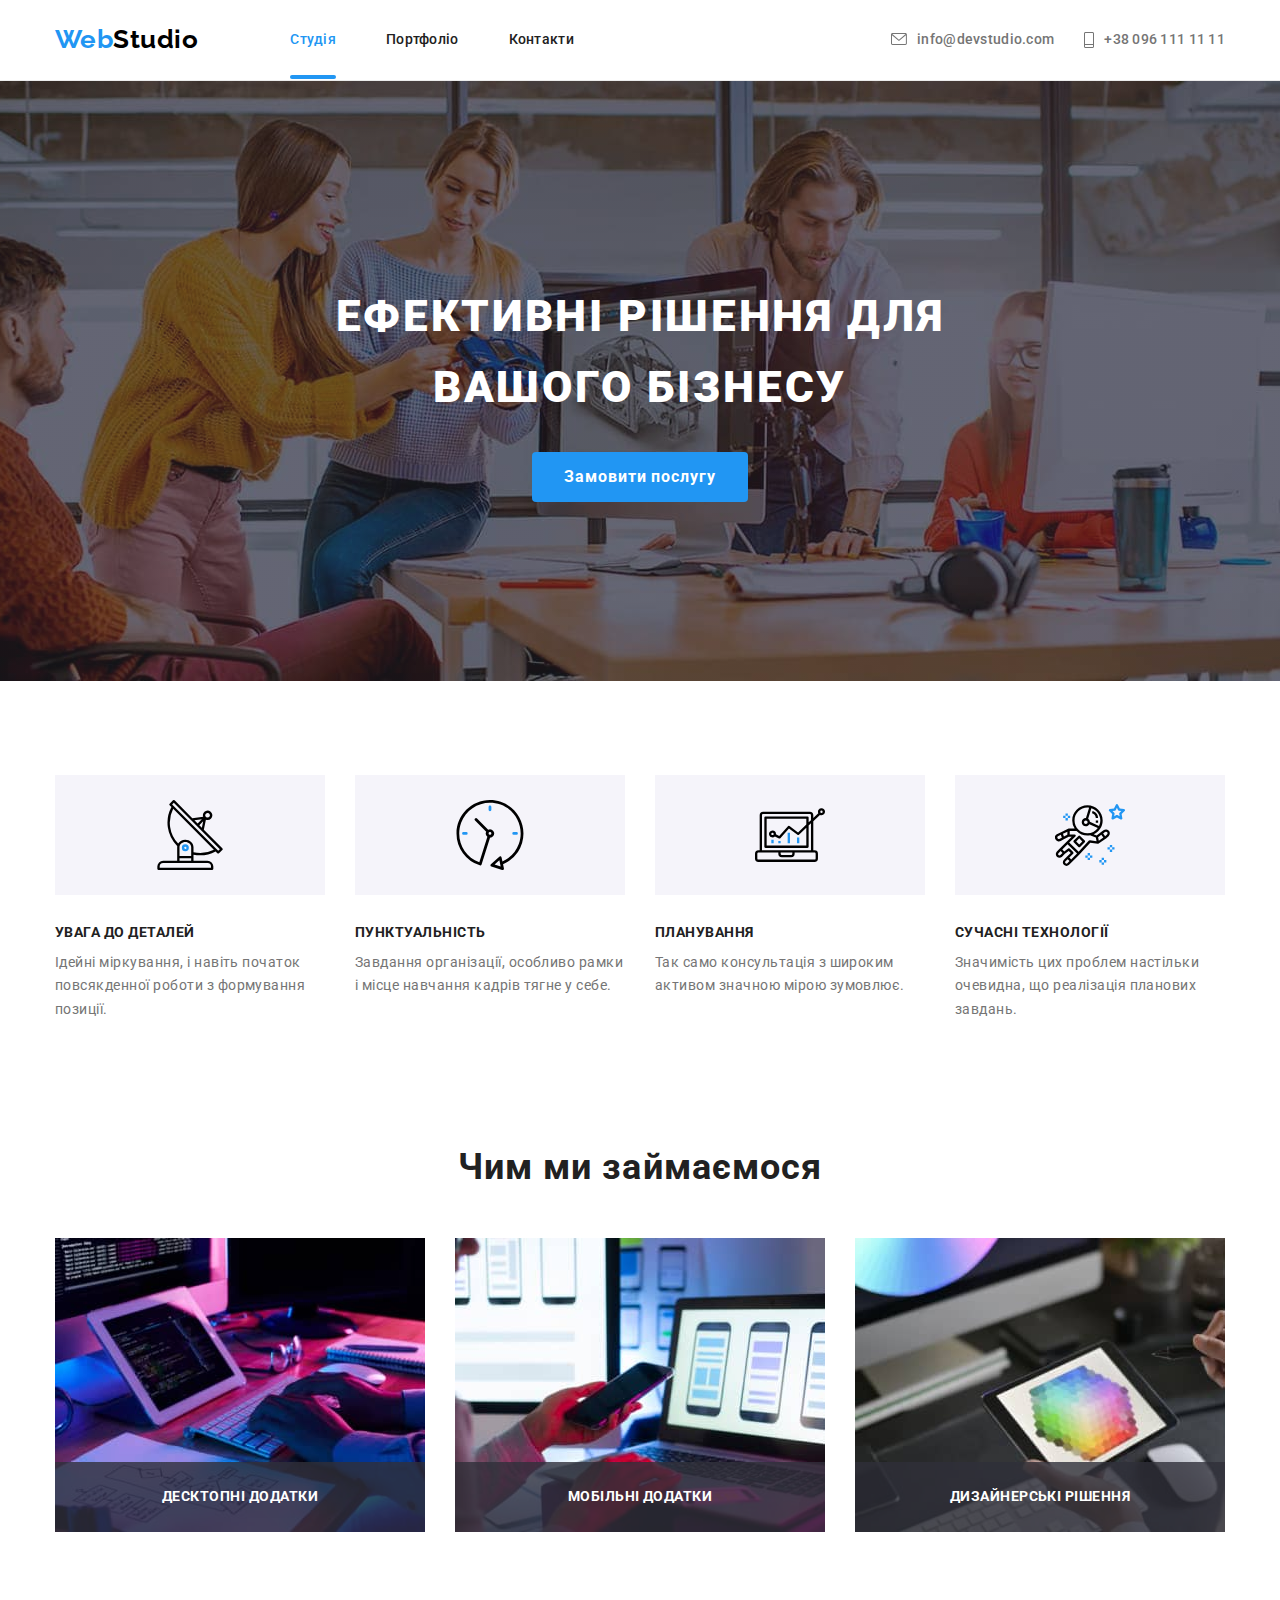
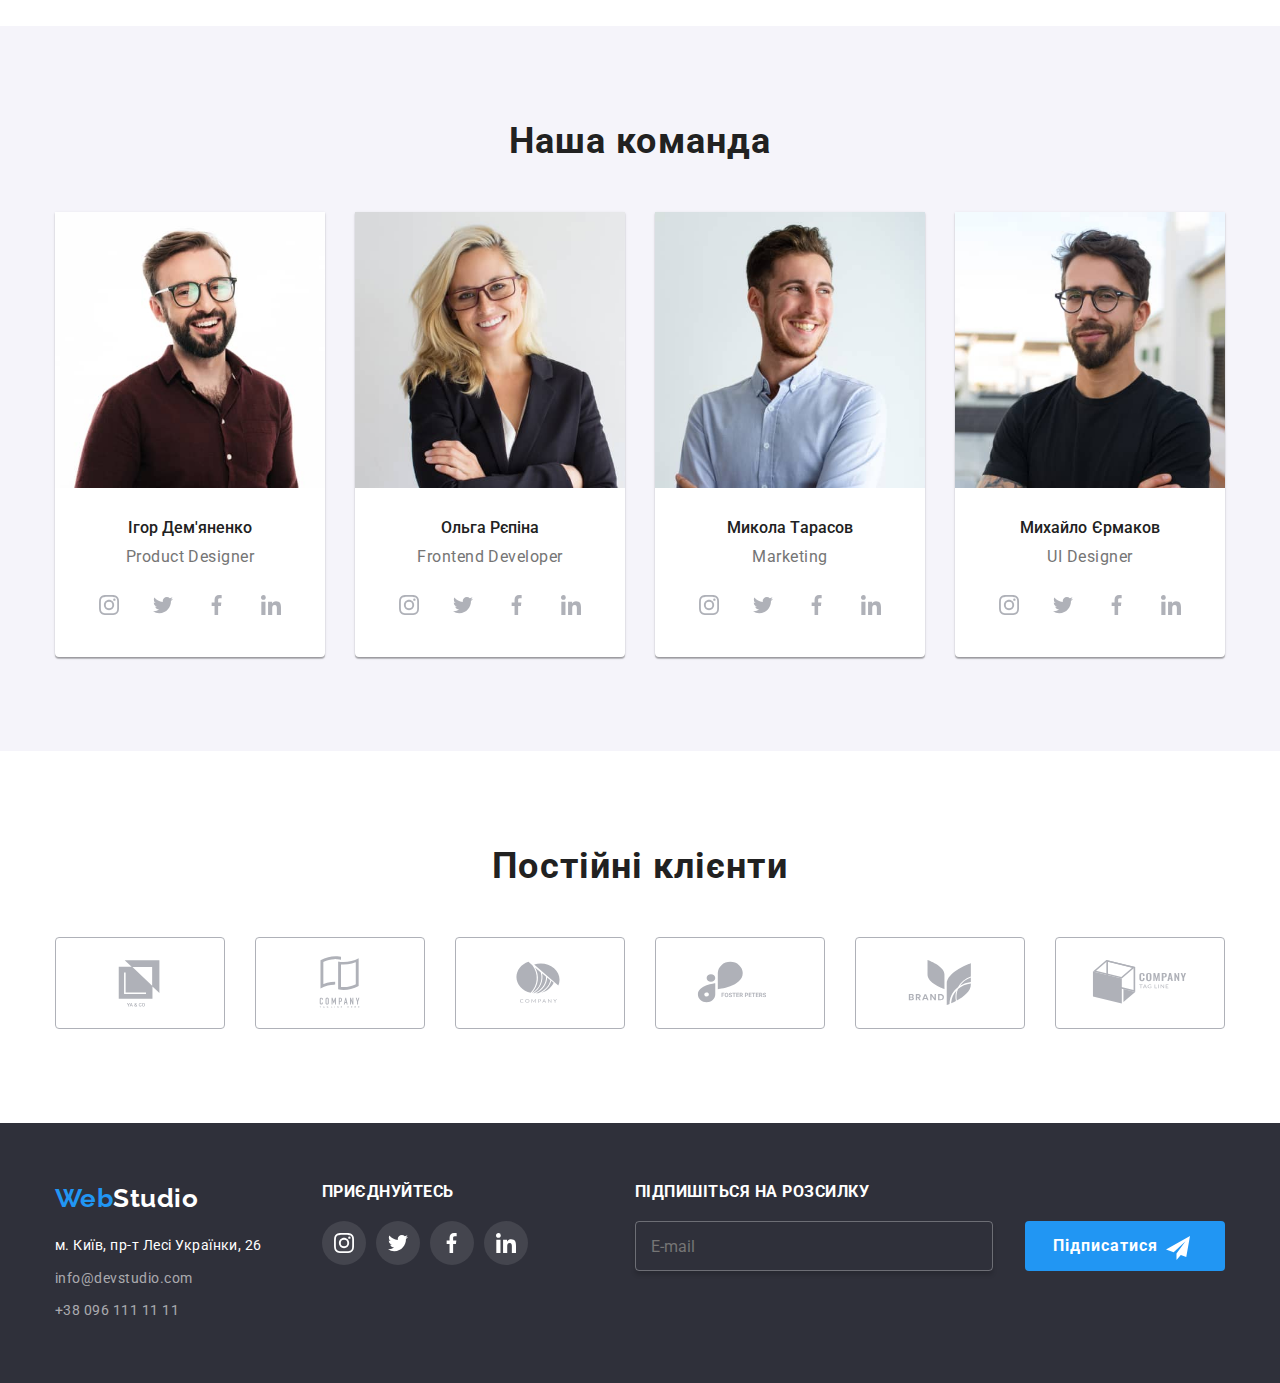
==== commit 3e7954f5: "footer-input" ====
--- a/index.html
+++ b/index.html
@@ -655,7 +655,7 @@
                 </svg>
               </a>
             </li>
-             <li class="customers__item">
+            <li class="customers__item">
               <a href="" class="customers__link">
                 <svg
                   class="customers__icon"
@@ -710,91 +710,98 @@
 
     <footer class="page-footer">
       <div class="container page-footer-container">
-        <div class="general-footer">
-          <a class="logo logo__margin-bottom link" lang="en" href="./index.html"
-            ><span class="logo__first-part">Web</span
-            ><span class="logo__second-part--white ">Studio</span></a
-          >
-          <address class="address">
-            <ul class="address__list list" id="Contacts">
-              <li class="address__item">
-                <a
-                  class="address__link link"
-                  href="https://goo.gl/maps/CPtrU1FHBa2aNyZL9"
-                  target="_blank"
-                  rel="noopener noreferrer nofollow"
-                  >м. Київ, пр-т Лесі Українки, 26</a
-                >
+        <div class="page-footer-container__box">
+          <div class="footer-logo">
+            <a
+              class="logo logo__margin-bottom link"
+              lang="en"
+              href="./index.html"
+              ><span class="logo__first-part">Web</span
+              ><span class="logo__second-part--white">Studio</span></a
+            >
+            <address class="address">
+              <ul class="address__list list" id="Contacts">
+                <li class="address__item">
+                  <a
+                    class="address__link link"
+                    href="https://goo.gl/maps/CPtrU1FHBa2aNyZL9"
+                    target="_blank"
+                    rel="noopener noreferrer nofollow"
+                    >м. Київ, пр-т Лесі Українки, 26</a
+                  >
+                </li>
+                <li class="address__item">
+                  <a
+                    class="address__contacts link"
+                    href="mailto:info@devstudio.com"
+                    >info@devstudio.com</a
+                  >
+                </li>
+                <li class="address__item">
+                  <a class="address__contacts link" href="tel:+380961111111"
+                    >+38 096 111 11 11</a
+                  >
+                </li>
+              </ul>
+            </address>
+          </div>
+
+          <div class="footer-socials footer__socials--margin-left">
+            <h4 class="footer-socials__title">Приєднуйтесь</h4>
+            <ul class="footer-socials__list list">
+              <li class="footer-socials__item">
+                <a href="" class="footer-socials__link">
+                  <svg
+                    class="footer-social__icon"
+                    aria-label="instagram icon"
+                    width="20"
+                    height="20"
+                  >
+                    <use href="./images/icon.svg#icon-instagram"></use>
+                  </svg>
+                </a>
               </li>
-              <li class="address__item">
-                <a class="address__contacts link" href="mailto:info@devstudio.com"
-                  >info@devstudio.com</a
-                >
+              <li class="footer-socials__item">
+                <a href="" class="footer-socials__link">
+                  <svg
+                    class="footer-social__icon"
+                    aria-label="twitter icon"
+                    width="20"
+                    height="20"
+                  >
+                    <use href="./images/icon.svg#icon-twitter"></use>
+                  </svg>
+                </a>
               </li>
-              <li class="address__item">
-                <a class="address__contacts link" href="tel:+380961111111"
-                  >+38 096 111 11 11</a
-                >
+              <li class="footer-socials__item">
+                <a href="" class="footer-socials__link">
+                  <svg
+                    class="footer-social__icon"
+                    aria-label="facebook icon"
+                    width="20"
+                    height="20"
+                  >
+                    <use href="./images/icon.svg#icon-Facebook"></use>
+                  </svg>
+                </a>
+              </li>
+              <li class="footer-socials__item">
+                <a href="" class="footer-socials__link">
+                  <svg
+                    class="footer-social__icon"
+                    aria-label="linkedin icon"
+                    width="20"
+                    height="20"
+                  >
+                    <use href="./images/icon.svg#icon-linkedin"></use>
+                  </svg>
+                </a>
               </li>
             </ul>
-          </address>
-        </div>
-
-        <div class="footer-socials footer__socials--margin-left">
-          <h4 class="footer-socials__title ">Приєднуйтесь</h4>
-          <ul class="footer-socials__list list">
-            <li class="footer-socials__item">
-              <a href="" class="footer-socials__link">
-                <svg
-                  class="footer-social__icon"
-                  aria-label="instagram icon"
-                  width="20"
-                  height="20"
-                >
-                  <use href="./images/icon.svg#icon-instagram"></use>
-                </svg>
-              </a>
-            </li>
-            <li class="footer-socials__item">
-              <a href="" class="footer-socials__link">
-                <svg
-                  class="footer-social__icon"
-                  aria-label="twitter icon"
-                  width="20"
-                  height="20"
-                >
-                  <use href="./images/icon.svg#icon-twitter"></use>
-                </svg>
-              </a>
-            </li>
-            <li class="footer-socials__item">
-               <a href="" class="footer-socials__link">
-                <svg
-                  class="footer-social__icon"
-                  aria-label="facebook icon"
-                  width="20"
-                  height="20"
-                >
-                  <use href="./images/icon.svg#icon-Facebook"></use>
-                </svg>
-              </a>
-            </li>
-            <li class="footer-socials__item">
-              <a href="" class="footer-socials__link">
-                <svg
-                  class="footer-social__icon"
-                  aria-label="linkedin icon"
-                  width="20"
-                  height="20"
-                >
-                  <use href="./images/icon.svg#icon-linkedin"></use>
-                </svg>
-              </a>
-            </li>
-          </ul>
+          </div>
         </div>
         <div class="subscribe">
-          <h4 class="footer-socials__title ">Підпишіться на розсилку</h4>
+          <h4 class="footer-socials__title">Підпишіться на розсилку</h4>
           <form class="form-footer">
             <label class="footer-mailing">
               <input
@@ -815,7 +822,7 @@
         </div>
       </div>
     </footer>
-    
+
     <!-- <div class="backdrop is-hidden" data-modal>
       <div class="modal">
         <button type="button" class="modal-close-btn" data-modal-close>
--- a/css/main.min.css
+++ b/css/main.min.css
@@ -1 +1 @@
-:root{--primary-color-text: #757575;--secondary-color-text: #212121;--accent-color: #2196f3;--hero-logo-text: #ffffff;--studio-color-text: #000000;--secondary-back-color: #2f303a;--team-btn-back-color: #f5f4fa;--hidden-btn-hero-color: #188ce8;--border: #ececec;--hero-bg-color: #c4c4c4;--social-list-icon: #afb1b8;--transition-dur-and-func: 250ms cubic-bezier(0.4, 0, 0.2, 1)}.visually-hidden{position:absolute;white-space:nowrap;width:1px;height:1px;overflow:hidden;border:0;padding:0;clip:rect(0 0 0 0);clip-path:inset(50%);margin:-1px}.footer-socials__link,.worker__socials-link{display:flex;align-items:center;justify-content:center;width:44px;height:44px;border-radius:50%}.footer-button,.hero__btn,.modal-button-submit{color:var(--hero-logo-text);background-color:var(--accent-color)}body{background-color:#fff;color:var(--primary-color-text);font-family:Roboto,sans-serif;letter-spacing:.03em}.list{list-style:none}.link{text-decoration:none}h1,h2,h3,h4,p{margin-bottom:0;margin-top:0}ul,ol{margin-bottom:0;margin-top:0;padding-left:0}.container{padding-left:15px;padding-right:15px}@media screen and (min-width: 480px){.container{max-width:450px;margin-left:auto;margin-right:auto}}@media screen and (min-width: 768px){.container{max-width:737px}}@media screen and (min-width: 1200px){.container{max-width:1200px}}.section{padding-top:60px;padding-bottom:60px}@media screen and (min-width: 1200px){.section{padding-top:94px;padding-bottom:94px}}.logo{font-family:Raleway,sans-serif;font-weight:700;font-size:26px;line-height:1.2;display:inline;color:var(--accent-color)}.logo__second-part--black{color:var(--studio-color-text)}@media screen and (max-width: 767px){.page-header__container{display:flex;align-items:center;justify-content:space-between}}@media screen and (min-width: 768px){.page-header__container{display:flex;align-items:center}}.mobile-menu__container{position:relative;display:flex;flex-direction:column;padding:48px 40px;width:100%;height:100%}@media screen and (max-width: 767px){.menu{display:none}}@media screen and (min-width: 768px){.menu{display:flex;column-gap:50px;margin-left:87px}.menu__link{position:relative;font-size:14px;font-weight:500;letter-spacing:.02em;color:var(--secondary-color-text);line-height:1.1;padding:32px 0px;transition:color var(--transition-dur-and-func)}.menu__link::after{content:"";display:block;position:absolute;left:0;bottom:0;width:100%;height:4px;background-color:var(--accent-color);border-radius:2px;transform:scaleX(0);transition:transform var(--transition-dur-and-func)}.menu__link:hover::after,.menu__link:focus::after{transform:scaleX(1)}.menu__link--current{color:var(--accent-color)}.menu__link--current::after{content:"";display:block;position:absolute;left:0;bottom:0;width:100%;height:4px;background-color:var(--accent-color);border-radius:2px;transform:scaleX(1);transition:transform var(--transition-dur-and-func)}}@media screen and (min-width: 1200px){.menu{margin-left:92px}}@media screen and (max-width: 767px){.open-mobile-menu-btn{border:none;padding:0;background-color:rgba(0,0,0,0);line-height:0}.open-mobile-menu-btn__icon{width:40px;height:40px}}@media screen and (min-width: 768px){.open-mobile-menu-btn{display:none}}.mobile-menu{position:fixed;left:0;top:0;z-index:100;width:100%;height:100%;background-color:#fff;opacity:0;visibility:hidden;pointer-events:none;transition:opacity var(--transition-dur-and-func),visibility var(--transition-dur-and-func)}.mobile-menu.is-open{opacity:1;visibility:visible;pointer-events:auto}@media screen and (max-width: 767px){.mobile-menu__close-btn{position:absolute;top:10px;right:15px;border:none;padding:0;background-color:rgba(0,0,0,0);line-height:0}.mobile-menu__close-icon{width:40px;height:40px}.mobile-menu__close-icon:hover,.mobile-menu__close-icon:focus{fill:var(--accent-color)}}.mobile-menu__box{display:flex;flex-direction:column;height:100vh}@media screen and (max-width: 767px){.mobile-nav__list{font-size:40px;font-weight:500;letter-spacing:.02em;line-height:1.175}.mobile-nav__item:not(:last-child){margin-bottom:32px}.mobile-nav__link{color:var(--secondary-color-text)}.mobile-nav__link--current{color:var(--accent-color)}}@media screen and (max-width: 767px){.mobile-menu__contact-list{font-size:34px;font-weight:500;letter-spacing:.02em;line-height:1.17;margin-top:auto;margin-bottom:64px}.mobile-menu__tel{color:var(--accent-color)}.mobile-menu__email{font-size:24px;color:var(--primary-color-text)}}@media screen and (max-width: 767px){.mobile-socials__list{display:flex;flex-wrap:wrap;align-items:center;font-size:18px;font-weight:500;letter-spacing:.02em;line-height:1.2}.mobile-socials__item:not(:last-child){padding-right:10px;margin-right:10px;border-right:1px solid rgba(33,33,33,.2)}.mobile-socials__link{color:var(--accent-color)}}.auth-nav{display:none}@media screen and (min-width: 768px){.auth-nav{display:flex;flex-direction:column;row-gap:10px}.auth-nav--margin-left{margin-left:auto}.auth-nav__icon{display:flex;align-items:center;fill:currentColor;margin-right:10px}.auth-nav__link{display:flex;align-items:center;color:var(--primary-color-text);font-size:14px;font-weight:500;letter-spacing:.02em;line-height:1.1;transition:color var(--transition-dur-and-func)}.auth-nav__link:hover,.auth-nav__link:focus{color:var(--accent-color)}}@media screen and (min-width: 1200px){.auth-nav{display:flex;flex-direction:row;column-gap:30px}}@media screen and (max-width: 1999px){.title{color:var(--secondary-color-text);font-size:28px;font-weight:700;letter-spacing:.03em;line-height:1.17;text-align:center}.title_margin-bottom{margin-bottom:30px}}@media screen and (min-width: 1200px){.title{color:var(--secondary-color-text);font-size:36px;font-weight:700;letter-spacing:.03em;line-height:1.17;text-align:center}.title_margin-bottom{margin-bottom:50px}}.backdrop{position:fixed;top:0;left:0;z-index:100;width:100%;height:100%;background-color:rgba(0,0,0,.2);opacity:1;visibility:visible;pointer-events:auto;transition:opacity 1000ms cubic-bezier(0.4, 0, 0.2, 1),visibility 1000ms cubic-bezier(0.4, 0, 0.2, 1)}.is-hidden{opacity:0;visibility:hidden;pointer-events:none}.modal{width:528px;background-color:#fff;position:absolute;top:50%;left:50%;transform:translate(-50%, -50%);box-shadow:0px 1px 3px rgba(0,0,0,.12),0px 1px 1px rgba(0,0,0,.14),0px 2px 1px rgba(0,0,0,.2);border-radius:4px}.modal-close-btn{background:rgba(0,0,0,0);border:1px solid rgba(0,0,0,.1);position:absolute;top:8px;right:8px;display:flex;width:30px;height:30px;align-items:center;justify-content:center;cursor:pointer;border-radius:50%;transition:background-color var(--transition-dur-and-func),fill var(--transition-dur-and-func)}.modal-close-btn:hover,.modal-close-btn:focus{fill:var(--accent-color)}.modal-title{color:var(--secondary-color-text);font-size:20px;line-height:1.15;font-weight:700;text-align:center;margin-bottom:12px}.modal-form{display:flex;flex-direction:column;padding:40px}.modal-form-field{margin-bottom:10px}.modal-field-desc{display:block;font-size:12px;line-height:1.16;margin-bottom:4px}.modal-form-input{width:100%;font-size:12px;border-radius:4px;border:1px solid rgba(33,33,33,.2);height:40px;padding-left:42px;transition:border var(--transition-dur-and-func)}.modal-form-input:focus{outline:none;border-color:var(--accent-color)}.modal-input-wrapper{position:relative;display:block}.modal-input-icon{position:absolute;top:50%;left:12px;transform:translateY(-50%);transition:fill var(--transition-dur-and-func)}.modal-form-input:focus+.modal-input-icon{fill:var(--accent-color)}.modal-form-comment{display:block;resize:none;padding:12px 16px;font-size:12px;line-height:1.16;height:120px;width:100%;border-radius:4px;border:1px solid rgba(33,33,33,.2);transition:border var(--transition-dur-and-func)}.modal-form-comment:focus{outline:none;border-color:var(--accent-color)}.modal-form-comment::placeholder{color:rgba(117,117,117,.5)}.modal-form-check-field{display:flex;align-items:center;padding-left:13px;margin-top:10px;margin-bottom:30px}.modal-check{appearance:none;position:absolute}.modal-own-checkbox{width:16px;height:15px;margin-right:7px;border:2px solid var(--secondary-color-text);border-radius:2px;cursor:pointer;transition:background-color var(--transition-dur-and-func)}.modal-check:checked+.modal-own-checkbox{background-color:var(--accent-color);transition:background-color var(--transition-dur-and-func);border:none}.modal-check:focus+.modal-own-checkbox{box-shadow:0 0 0 2px rgba(33,150,243,.5)}.modal-own-checkbox-icon{display:none}.modal-check:checked+.modal-own-checkbox .modal-own-checkbox-icon{display:block;transition:fill var(--transition-dur-and-func)}.modal-text-agreement{font-size:14px;line-height:1.7}.modal-conditions{color:var(--accent-color)}.modal-conditions:hover{text-decoration:none}.modal-button-submit{font-size:16px;font-weight:700;letter-spacing:.06em;align-self:center;width:200px;height:50px;border:none;padding:10px 52px;border-radius:4px;cursor:pointer;box-shadow:0px 4px 4px rgba(0,0,0,.15);transition:color var(--transition-dur-and-func),background-color var(--transition-dur-and-func),box-shadow var(--transition-dur-and-func)}.modal-button-submit:hover,.modal-button-submit:focus{background:var(--hidden-btn-hero-color);box-shadow:0px 4px 4px rgba(0,0,0,.15);border-radius:4px}.page-footer-container{display:flex;flex-direction:column;align-items:center;gap:60px}@media screen and (min-width: 1200px){.page-footer-container{align-items:baseline}}.page-header{padding-top:16px;padding-bottom:16px}@media screen and (min-width: 768px){.page-header{padding-top:26px;padding-bottom:26px}}@media screen and (min-width: 1200px){.page-header{padding-top:24px;padding-bottom:25px}}.hero{text-align:center;max-width:480px;height:400px;padding:118px 0;margin-left:auto;margin-right:auto;background-color:var(--hero-bg-color);background-image:linear-gradient(rgba(47, 48, 58, 0.4), rgba(47, 48, 58, 0.4)),url("../images/mobile/header-mobile.jpg");background-repeat:no-repeat;background-size:cover;background-position:center}.hero__text{color:var(--hero-logo-text);align-items:center;font-size:26px;font-weight:900;letter-spacing:.06em;line-height:1.6;text-align:center;text-transform:uppercase;margin-bottom:30px}.hero__btn{font-size:16px;font-weight:700;letter-spacing:.06em;border-radius:4px;cursor:pointer;font-family:inherit;line-height:1.9;padding:10px 32px;border:0;align-items:center;text-align:center;transition:background-color var(--transition-dur-and-func)}.hero__btn:hover,.hero__btn:focus{background:var(--hidden-btn-hero-color);box-shadow:0px 4px 4px rgba(0,0,0,.15);border-radius:4px}@media screen and (min-device-pixel-ratio: 2)and (max-width: 767px),screen and (min-resolution: 192dpi)and (max-width: 767px),screen and (min-resolution: 2dppx)and (max-width: 767px){.hero{background-image:linear-gradient(rgba(47, 48, 58, 0.4), rgba(47, 48, 58, 0.4)),url("../../images/mobile/header-mobile@2x.jpg")}}@media screen and (min-width: 768px){.hero{max-width:768px;background-image:linear-gradient(rgba(47, 48, 58, 0.4), rgba(47, 48, 58, 0.4)),url("../../images/tablet/header-tablet.jpg")}}@media screen and (min-device-pixel-ratio: 2)and (min-width: 768px),screen and (min-resolution: 192dpi)and (min-width: 768px),screen and (min-resolution: 2dppx)and (min-width: 768px){.hero{background-image:linear-gradient(rgba(47, 48, 58, 0.4), rgba(47, 48, 58, 0.4)),url("../../images/tablet/header-tablet@2x.jpg")}}@media screen and (min-width: 1200px){.hero{max-width:1600px;height:600px;padding:200px 0;background-image:linear-gradient(rgba(47, 48, 58, 0.4), rgba(47, 48, 58, 0.4)),url("../../images/desktop/work.jpg")}.hero__text{font-size:44px;font-weight:900;letter-spacing:.06em}}@media screen and (min-device-pixel-ratio: 2)and (min-width: 1200px),screen and (min-resolution: 192dpi)and (min-width: 1200px),screen and (min-resolution: 2dppx)and (min-width: 1200px){.hero{background-image:linear-gradient(rgba(47, 48, 58, 0.4), rgba(47, 48, 58, 0.4)),url("../../images//desktop/work@2x.jpg")}}.benefits{display:block}.benefits__item:not(:last-child){margin-bottom:30px}.benefits__wrapper{display:flex;background-color:var(--team-btn-back-color);height:120px;margin-bottom:30px;align-items:center;justify-content:center}.benefits__title{text-align:center;color:var(--secondary-color-text);font-size:14px;line-height:1.1;text-transform:uppercase;margin-bottom:10px}.benefits__text{font-size:14px;line-height:1.7}@media screen and (min-width: 767px)and (max-width: 1200px){.benefits{display:flex;flex-direction:row;flex-wrap:wrap;gap:30px}.benefits__item{width:calc((100% - 30px)/2)}.benefits__item:not(:last-child){margin-bottom:0px}.benefits__title{text-align:start}}@media screen and (min-width: 1200px){.benefits{display:flex;flex-direction:row;flex-wrap:wrap;gap:30px}.benefits__item{width:calc((100% - 90px)/4)}.benefits__title{text-align:start}}.work-section{display:none}@media screen and (min-width: 1200px){.work-section{display:block}.about{padding-top:0px}.example{display:flex;column-gap:30px}.example__icon{display:block;max-width:100%}.example__title{position:relative}.example__over-text{position:absolute;left:0;bottom:0;display:flex;align-items:center;justify-content:center;font-weight:700;font-size:14px;line-height:1.14;width:370px;height:70px;text-transform:uppercase;color:var(--hero-logo-text);background:rgba(47,48,58,.8)}}.team-section{background-color:var(--team-btn-back-color)}.worker__icon{max-width:100%;display:block;height:auto}.worker__item{background-color:var(--hero-logo-text);box-shadow:0px 1px 3px rgba(0,0,0,.12),0px 1px 1px rgba(0,0,0,.14),0px 2px 1px rgba(0,0,0,.2);border-radius:0px 0px 4px 4px}.worker__names-position{padding-top:30px;padding-bottom:30px}.worker__name{color:var(--secondary-color-text);font-size:16px;font-weight:500;letter-spacing:.003em;line-height:1.2;text-align:center;margin-bottom:10px}.worker__profession{margin-bottom:16px;font-size:16px;line-height:1.2;text-align:center}.worker__socials{display:flex;justify-content:center;column-gap:10px}.worker__socials-icon{display:flex;fill:var(--social-list-icon);transition:fill var(--transition-dur-and-func)}.worker__socials-link:hover .worker__socials-icon,.worker__socials-link:focus .worker__socials-icon{fill:var(--hero-logo-text)}.worker__socials-link{transition:background-color var(--transition-dur-and-func)}.worker__socials-link:hover,.worker__socials-link:focus{color:var(--hero-logo-text);background-color:var(--accent-color)}@media screen and (max-width: 767px){.workers{display:block}.worker__item:not(:last-child){margin-bottom:30px}}@media screen and (min-width: 768px)and (max-width: 1200px){.workers{display:flex;flex-wrap:wrap;flex-direction:row;gap:30px}.worker__item{width:calc((100% - 30px)/2)}}@media screen and (min-width: 1200px){.workers{display:flex;gap:30px}.worker__item{width:calc(100% - 22.5px)}}.customers{display:flex;flex-wrap:wrap;flex-direction:row;gap:30px}.customers__link{display:flex;align-items:center;justify-content:center;border-radius:4px;border:1px solid var(--social-list-icon);height:92px;color:var(--social-list-icon);transition:color var(--transition-dur-and-func),border var(--transition-dur-and-func)}.customers__link:hover,.customers__link:focus{border-color:var(--accent-color);color:var(--accent-color)}.customers__icon{width:106px;height:60px;fill:currentColor}@media screen and (max-width: 767px){.customers__item{width:calc((100% - 30px)/2)}}@media screen and (min-width: 768px)and (max-width: 1199px){.customers__item{width:calc((100% - 60px)/3)}}@media screen and (min-width: 1200px){.customers{flex-wrap:nowrap}.customers__item{flex-basis:calc(100% - 25px)}}.border-head{border-bottom:1px solid var(--border)}.button{display:flex;column-gap:8px;justify-content:center;margin-bottom:50px}.portfolio-btn{color:var(--secondary-color-text);background:var(--team-btn-back-color);font-family:inherit;font-size:16px;font-weight:500;letter-spacing:.03em;border:none;cursor:pointer;line-height:1.6;text-align:center;padding:6px 22px;border-radius:4px;transition:background-color var(--transition-dur-and-func),box-shadow var(--transition-dur-and-func),color var(--transition-dur-and-func)}.portfolio-btn:active,.portfolio-btn:hover,.portfolio-btn:focus{background-color:var(--accent-color);color:var(--hero-logo-text);box-shadow:0px 3px 1px rgba(0,0,0,.1),0px 1px 2px rgba(0,0,0,.08),0px 2px 1px rgba(0,0,0,.12)}.goods-overlay{position:relative;overflow:hidden;transform:translateY(0%)}.overlay{display:flex;align-items:center;justify-content:center;font-size:18px;line-height:1.5;padding:63px 24px;position:absolute;top:0;left:0;width:100%;height:100%;transform:translateY(100%);transition:transform var(--transition-dur-and-func);color:#fff;background-color:rgba(33,150,243,.9)}.section-icon:hover .overlay,.section-icon:focus .overlay{transform:translateY(0%)}.items{display:flex;flex-wrap:wrap;gap:30px}.goods{flex-basis:calc((100% - 60px)/3)}.type{padding:20px 24px;border-bottom:1px solid var(--border);border-right:1px solid var(--border);border-left:1px solid var(--border)}.section-icon{display:block;transition:box-shadow var(--transition-dur-and-func)}.section-icon:hover,.section-icon:focus{box-shadow:0px 4px 4px rgba(0,0,0,.25)}.section-icon .icon-title{color:var(--secondary-color-text);font-size:18px;font-weight:700;letter-spacing:.06em;line-height:2;margin-bottom:4px}.section-icon .icon-text{color:var(--primary-color-text);font-size:16px;line-height:1.9}.general-footer{text-align:center}.page-footer{background-color:var(--secondary-back-color);padding-top:60px;padding-bottom:60px}.logo__margin-bottom{display:inline-block;margin-bottom:20px}.logo__second-part--white{color:var(--hero-logo-text)}.address__item:not(:last-child){margin-bottom:9px}.address__link{color:var(--hero-logo-text);font-style:normal;font-size:14px;line-height:1.7;transition:color var(--transition-dur-and-func)}.address__contacts{color:rgba(255,255,255,.6);font-style:normal;font-size:14px;line-height:1.7;transition:color var(--transition-dur-and-func)}.footer-socials__title{text-align:center;color:var(--hero-logo-text);margin-bottom:20px;text-transform:uppercase}.footer-socials__list{display:flex;column-gap:10px}.footer-socials__link{background:rgba(255,255,255,.1);color:var(--hero-logo-text);transition:background var(--transition-dur-and-func)}.footer-socials__link:hover,.footer-socials__link:focus{background:var(--accent-color)}.footer-social__icon{fill:currentColor}.form-footer{display:flex;flex-direction:column;align-items:center;gap:20px}.footer-mailing__input{font-family:Roboto,sans-serif;height:50px;width:100%;max-width:450px;font-size:16px;line-height:1.25;padding-left:15px;margin-right:12px;border-radius:4px;color:rgba(255,255,255,.6);background-color:rgba(0,0,0,0);border:1px solid rgba(255,255,255,.3);box-shadow:0px 4px 4px rgba(0,0,0,.15);outline:none}.footer-button{font-family:Roboto,sans-serif;display:flex;position:relative;font-size:16px;font-weight:700;letter-spacing:.06em;line-height:1.88;border-radius:4px;border:none;width:200px;height:50px;padding:10px 28px;cursor:pointer;transition:color var(--transition-dur-and-func),background-color var(--transition-dur-and-func),box-shadow var(--transition-dur-and-func)}.footer-button:focus,.footer-button:hover{background:var(--hidden-btn-hero-color);box-shadow:0px 4px 4px rgba(0,0,0,.15);border-radius:4px}.footer-button__icon{position:absolute;right:35px;top:15px;width:24px;height:24px;fill:#fff}/*# sourceMappingURL=main.min.css.map */+:root{--primary-color-text: #757575;--secondary-color-text: #212121;--accent-color: #2196f3;--hero-logo-text: #ffffff;--studio-color-text: #000000;--secondary-back-color: #2f303a;--team-btn-back-color: #f5f4fa;--hidden-btn-hero-color: #188ce8;--border: #ececec;--hero-bg-color: #c4c4c4;--social-list-icon: #afb1b8;--transition-dur-and-func: 250ms cubic-bezier(0.4, 0, 0.2, 1)}.visually-hidden{position:absolute;white-space:nowrap;width:1px;height:1px;overflow:hidden;border:0;padding:0;clip:rect(0 0 0 0);clip-path:inset(50%);margin:-1px}.footer-socials__link,.worker__socials-link{display:flex;align-items:center;justify-content:center;width:44px;height:44px;border-radius:50%}.footer-button,.hero__btn,.modal-button-submit{color:var(--hero-logo-text);background-color:var(--accent-color)}body{background-color:#fff;color:var(--primary-color-text);font-family:Roboto,sans-serif;letter-spacing:.03em}.list{list-style:none}.link{text-decoration:none}h1,h2,h3,h4,p{margin-bottom:0;margin-top:0}ul,ol{margin-bottom:0;margin-top:0;padding-left:0}.container{padding-left:15px;padding-right:15px}@media screen and (min-width: 480px){.container{max-width:450px;margin-left:auto;margin-right:auto}}@media screen and (min-width: 768px){.container{max-width:737px}}@media screen and (min-width: 1200px){.container{max-width:1200px}}.section{padding-top:60px;padding-bottom:60px}@media screen and (min-width: 1200px){.section{padding-top:94px;padding-bottom:94px}}.logo{font-family:Raleway,sans-serif;font-weight:700;font-size:26px;line-height:1.2;display:inline;color:var(--accent-color)}.logo__second-part--black{color:var(--studio-color-text)}.logo__second-part--white{color:var(--hero-logo-text)}.logo__margin-bottom{display:inline-block;margin-bottom:20px}@media screen and (max-width: 767px){.page-header__container{display:flex;align-items:center;justify-content:space-between}}@media screen and (min-width: 768px){.page-header__container{display:flex;align-items:center}}.mobile-menu__container{position:relative;display:flex;flex-direction:column;padding:48px 40px;width:100%;height:100%}@media screen and (max-width: 767px){.menu{display:none}}@media screen and (min-width: 768px){.menu{display:flex;column-gap:50px;margin-left:87px}.menu__link{position:relative;font-size:14px;font-weight:500;letter-spacing:.02em;color:var(--secondary-color-text);line-height:1.1;padding:32px 0px;transition:color var(--transition-dur-and-func)}.menu__link::after{content:"";display:block;position:absolute;left:0;bottom:0;width:100%;height:4px;background-color:var(--accent-color);border-radius:2px;transform:scaleX(0);transition:transform var(--transition-dur-and-func)}.menu__link:hover::after,.menu__link:focus::after{transform:scaleX(1)}.menu__link--current{color:var(--accent-color)}.menu__link--current::after{content:"";display:block;position:absolute;left:0;bottom:0;width:100%;height:4px;background-color:var(--accent-color);border-radius:2px;transform:scaleX(1);transition:transform var(--transition-dur-and-func)}}@media screen and (min-width: 1200px){.menu{margin-left:92px}}@media screen and (max-width: 767px){.open-mobile-menu-btn{border:none;padding:0;background-color:rgba(0,0,0,0);line-height:0}.open-mobile-menu-btn__icon{width:40px;height:40px}}@media screen and (min-width: 768px){.open-mobile-menu-btn{display:none}}.mobile-menu{position:fixed;left:0;top:0;z-index:100;width:100%;height:100%;background-color:#fff;opacity:0;visibility:hidden;pointer-events:none;transition:opacity var(--transition-dur-and-func),visibility var(--transition-dur-and-func)}.mobile-menu.is-open{opacity:1;visibility:visible;pointer-events:auto}@media screen and (max-width: 767px){.mobile-menu__close-btn{position:absolute;top:10px;right:15px;border:none;padding:0;background-color:rgba(0,0,0,0);line-height:0}.mobile-menu__close-icon{width:40px;height:40px}.mobile-menu__close-icon:hover,.mobile-menu__close-icon:focus{fill:var(--accent-color)}}.mobile-menu__box{display:flex;flex-direction:column;height:100vh}@media screen and (max-width: 767px){.mobile-nav__list{font-size:40px;font-weight:500;letter-spacing:.02em;line-height:1.175}.mobile-nav__item:not(:last-child){margin-bottom:32px}.mobile-nav__link{color:var(--secondary-color-text)}.mobile-nav__link--current{color:var(--accent-color)}}@media screen and (max-width: 767px){.mobile-menu__contact-list{font-size:34px;font-weight:500;letter-spacing:.02em;line-height:1.17;margin-top:auto;margin-bottom:64px}.mobile-menu__tel{color:var(--accent-color)}.mobile-menu__email{font-size:24px;color:var(--primary-color-text)}}@media screen and (max-width: 767px){.mobile-socials__list{display:flex;flex-wrap:wrap;align-items:center;font-size:18px;font-weight:500;letter-spacing:.02em;line-height:1.2}.mobile-socials__item:not(:last-child){padding-right:10px;margin-right:10px;border-right:1px solid rgba(33,33,33,.2)}.mobile-socials__link{color:var(--accent-color)}}.auth-nav{display:none}@media screen and (min-width: 768px){.auth-nav{display:flex;flex-direction:column;row-gap:10px}.auth-nav--margin-left{margin-left:auto}.auth-nav__icon{display:flex;align-items:center;fill:currentColor;margin-right:10px}.auth-nav__link{display:flex;align-items:center;color:var(--primary-color-text);font-size:14px;font-weight:500;letter-spacing:.02em;line-height:1.1;transition:color var(--transition-dur-and-func)}.auth-nav__link:hover,.auth-nav__link:focus{color:var(--accent-color)}}@media screen and (min-width: 1200px){.auth-nav{display:flex;flex-direction:row;column-gap:30px}}@media screen and (max-width: 1999px){.title{color:var(--secondary-color-text);font-size:28px;font-weight:700;letter-spacing:.03em;line-height:1.17;text-align:center}.title_margin-bottom{margin-bottom:30px}}@media screen and (min-width: 1200px){.title{color:var(--secondary-color-text);font-size:36px;font-weight:700;letter-spacing:.03em;line-height:1.17;text-align:center}.title_margin-bottom{margin-bottom:50px}}.backdrop{position:fixed;top:0;left:0;z-index:100;width:100%;height:100%;background-color:rgba(0,0,0,.2);opacity:1;visibility:visible;pointer-events:auto;transition:opacity 1000ms cubic-bezier(0.4, 0, 0.2, 1),visibility 1000ms cubic-bezier(0.4, 0, 0.2, 1)}.is-hidden{opacity:0;visibility:hidden;pointer-events:none}.modal{width:528px;background-color:#fff;position:absolute;top:50%;left:50%;transform:translate(-50%, -50%);box-shadow:0px 1px 3px rgba(0,0,0,.12),0px 1px 1px rgba(0,0,0,.14),0px 2px 1px rgba(0,0,0,.2);border-radius:4px}.modal-close-btn{background:rgba(0,0,0,0);border:1px solid rgba(0,0,0,.1);position:absolute;top:8px;right:8px;display:flex;width:30px;height:30px;align-items:center;justify-content:center;cursor:pointer;border-radius:50%;transition:background-color var(--transition-dur-and-func),fill var(--transition-dur-and-func)}.modal-close-btn:hover,.modal-close-btn:focus{fill:var(--accent-color)}.modal-title{color:var(--secondary-color-text);font-size:20px;line-height:1.15;font-weight:700;text-align:center;margin-bottom:12px}.modal-form{display:flex;flex-direction:column;padding:40px}.modal-form-field{margin-bottom:10px}.modal-field-desc{display:block;font-size:12px;line-height:1.16;margin-bottom:4px}.modal-form-input{width:100%;font-size:12px;border-radius:4px;border:1px solid rgba(33,33,33,.2);height:40px;padding-left:42px;transition:border var(--transition-dur-and-func)}.modal-form-input:focus{outline:none;border-color:var(--accent-color)}.modal-input-wrapper{position:relative;display:block}.modal-input-icon{position:absolute;top:50%;left:12px;transform:translateY(-50%);transition:fill var(--transition-dur-and-func)}.modal-form-input:focus+.modal-input-icon{fill:var(--accent-color)}.modal-form-comment{display:block;resize:none;padding:12px 16px;font-size:12px;line-height:1.16;height:120px;width:100%;border-radius:4px;border:1px solid rgba(33,33,33,.2);transition:border var(--transition-dur-and-func)}.modal-form-comment:focus{outline:none;border-color:var(--accent-color)}.modal-form-comment::placeholder{color:rgba(117,117,117,.5)}.modal-form-check-field{display:flex;align-items:center;padding-left:13px;margin-top:10px;margin-bottom:30px}.modal-check{appearance:none;position:absolute}.modal-own-checkbox{width:16px;height:15px;margin-right:7px;border:2px solid var(--secondary-color-text);border-radius:2px;cursor:pointer;transition:background-color var(--transition-dur-and-func)}.modal-check:checked+.modal-own-checkbox{background-color:var(--accent-color);transition:background-color var(--transition-dur-and-func);border:none}.modal-check:focus+.modal-own-checkbox{box-shadow:0 0 0 2px rgba(33,150,243,.5)}.modal-own-checkbox-icon{display:none}.modal-check:checked+.modal-own-checkbox .modal-own-checkbox-icon{display:block;transition:fill var(--transition-dur-and-func)}.modal-text-agreement{font-size:14px;line-height:1.7}.modal-conditions{color:var(--accent-color)}.modal-conditions:hover{text-decoration:none}.modal-button-submit{font-size:16px;font-weight:700;letter-spacing:.06em;align-self:center;width:200px;height:50px;border:none;padding:10px 52px;border-radius:4px;cursor:pointer;box-shadow:0px 4px 4px rgba(0,0,0,.15);transition:color var(--transition-dur-and-func),background-color var(--transition-dur-and-func),box-shadow var(--transition-dur-and-func)}.modal-button-submit:hover,.modal-button-submit:focus{background:var(--hidden-btn-hero-color);box-shadow:0px 4px 4px rgba(0,0,0,.15);border-radius:4px}.page-footer-container{display:flex;flex-direction:column;align-items:center}@media screen and (min-width: 767px)and (max-width: 1199px){.page-footer-container{justify-content:space-around;gap:0}}@media screen and (min-width: 1200px){.page-footer-container{flex-direction:row;align-items:start;text-align:start}}.page-header{padding-top:16px;padding-bottom:16px}@media screen and (min-width: 768px){.page-header{padding-top:26px;padding-bottom:26px}}@media screen and (min-width: 1200px){.page-header{padding-top:24px;padding-bottom:25px}}.hero{text-align:center;max-width:480px;height:400px;padding:118px 0;margin-left:auto;margin-right:auto;background-color:var(--hero-bg-color);background-image:linear-gradient(rgba(47, 48, 58, 0.4), rgba(47, 48, 58, 0.4)),url("../images/mobile/header-mobile.jpg");background-repeat:no-repeat;background-size:cover;background-position:center}.hero__text{color:var(--hero-logo-text);align-items:center;font-size:26px;font-weight:900;letter-spacing:.06em;line-height:1.6;text-align:center;text-transform:uppercase;margin-bottom:30px}.hero__btn{font-size:16px;font-weight:700;letter-spacing:.06em;border-radius:4px;cursor:pointer;font-family:inherit;line-height:1.9;padding:10px 32px;border:0;align-items:center;text-align:center;transition:background-color var(--transition-dur-and-func)}.hero__btn:hover,.hero__btn:focus{background:var(--hidden-btn-hero-color);box-shadow:0px 4px 4px rgba(0,0,0,.15);border-radius:4px}@media screen and (min-device-pixel-ratio: 2)and (max-width: 767px),screen and (min-resolution: 192dpi)and (max-width: 767px),screen and (min-resolution: 2dppx)and (max-width: 767px){.hero{background-image:linear-gradient(rgba(47, 48, 58, 0.4), rgba(47, 48, 58, 0.4)),url("../../images/mobile/header-mobile@2x.jpg")}}@media screen and (min-width: 768px){.hero{max-width:768px;background-image:linear-gradient(rgba(47, 48, 58, 0.4), rgba(47, 48, 58, 0.4)),url("../../images/tablet/header-tablet.jpg")}}@media screen and (min-device-pixel-ratio: 2)and (min-width: 768px),screen and (min-resolution: 192dpi)and (min-width: 768px),screen and (min-resolution: 2dppx)and (min-width: 768px){.hero{background-image:linear-gradient(rgba(47, 48, 58, 0.4), rgba(47, 48, 58, 0.4)),url("../../images/tablet/header-tablet@2x.jpg")}}@media screen and (min-width: 1200px){.hero{max-width:1600px;height:600px;padding:200px 0;background-image:linear-gradient(rgba(47, 48, 58, 0.4), rgba(47, 48, 58, 0.4)),url("../../images/desktop/work.jpg")}.hero__text{font-size:44px;font-weight:900;letter-spacing:.06em}}@media screen and (min-device-pixel-ratio: 2)and (min-width: 1200px),screen and (min-resolution: 192dpi)and (min-width: 1200px),screen and (min-resolution: 2dppx)and (min-width: 1200px){.hero{background-image:linear-gradient(rgba(47, 48, 58, 0.4), rgba(47, 48, 58, 0.4)),url("../../images//desktop/work@2x.jpg")}}.benefits{display:block}.benefits__item:not(:last-child){margin-bottom:30px}.benefits__wrapper{display:flex;background-color:var(--team-btn-back-color);height:120px;margin-bottom:30px;align-items:center;justify-content:center}.benefits__title{text-align:center;color:var(--secondary-color-text);font-size:14px;line-height:1.1;text-transform:uppercase;margin-bottom:10px}.benefits__text{font-size:14px;line-height:1.7}@media screen and (min-width: 767px)and (max-width: 1200px){.benefits{display:flex;flex-direction:row;flex-wrap:wrap;gap:30px}.benefits__item{width:calc((100% - 30px)/2)}.benefits__item:not(:last-child){margin-bottom:0px}.benefits__title{text-align:start}}@media screen and (min-width: 1200px){.benefits{display:flex;flex-direction:row;flex-wrap:wrap;gap:30px}.benefits__item{width:calc((100% - 90px)/4)}.benefits__title{text-align:start}}.work-section{display:none}@media screen and (min-width: 1200px){.work-section{display:block}.about{padding-top:0px}.example{display:flex;column-gap:30px}.example__icon{display:block;max-width:100%}.example__title{position:relative}.example__over-text{position:absolute;left:0;bottom:0;display:flex;align-items:center;justify-content:center;font-weight:700;font-size:14px;line-height:1.14;width:370px;height:70px;text-transform:uppercase;color:var(--hero-logo-text);background:rgba(47,48,58,.8)}}.team-section{background-color:var(--team-btn-back-color)}.worker__icon{max-width:100%;display:block;height:auto}.worker__item{background-color:var(--hero-logo-text);box-shadow:0px 1px 3px rgba(0,0,0,.12),0px 1px 1px rgba(0,0,0,.14),0px 2px 1px rgba(0,0,0,.2);border-radius:0px 0px 4px 4px}.worker__names-position{padding-top:30px;padding-bottom:30px}.worker__name{color:var(--secondary-color-text);font-size:16px;font-weight:500;letter-spacing:.003em;line-height:1.2;text-align:center;margin-bottom:10px}.worker__profession{margin-bottom:16px;font-size:16px;line-height:1.2;text-align:center}.worker__socials{display:flex;justify-content:center;column-gap:10px}.worker__socials-icon{display:flex;fill:var(--social-list-icon);transition:fill var(--transition-dur-and-func)}.worker__socials-link:hover .worker__socials-icon,.worker__socials-link:focus .worker__socials-icon{fill:var(--hero-logo-text)}.worker__socials-link{transition:background-color var(--transition-dur-and-func)}.worker__socials-link:hover,.worker__socials-link:focus{color:var(--hero-logo-text);background-color:var(--accent-color)}@media screen and (max-width: 767px){.workers{display:block}.worker__item:not(:last-child){margin-bottom:30px}}@media screen and (min-width: 768px)and (max-width: 1200px){.workers{display:flex;flex-wrap:wrap;flex-direction:row;gap:30px}.worker__item{width:calc((100% - 30px)/2)}}@media screen and (min-width: 1200px){.workers{display:flex;gap:30px}.worker__item{width:calc(100% - 22.5px)}}.customers{display:flex;flex-wrap:wrap;flex-direction:row;gap:30px}.customers__link{display:flex;align-items:center;justify-content:center;border-radius:4px;border:1px solid var(--social-list-icon);height:92px;color:var(--social-list-icon);transition:color var(--transition-dur-and-func),border var(--transition-dur-and-func)}.customers__link:hover,.customers__link:focus{border-color:var(--accent-color);color:var(--accent-color)}.customers__icon{width:106px;height:60px;fill:currentColor}@media screen and (max-width: 767px){.customers__item{width:calc((100% - 30px)/2)}}@media screen and (min-width: 768px)and (max-width: 1199px){.customers__item{width:calc((100% - 60px)/3)}}@media screen and (min-width: 1200px){.customers{flex-wrap:nowrap}.customers__item{flex-basis:calc(100% - 25px)}}.border-head{border-bottom:1px solid var(--border)}.button{display:flex;column-gap:8px;justify-content:center;margin-bottom:50px}.portfolio-btn{color:var(--secondary-color-text);background:var(--team-btn-back-color);font-family:inherit;font-size:16px;font-weight:500;letter-spacing:.03em;border:none;cursor:pointer;line-height:1.6;text-align:center;padding:6px 22px;border-radius:4px;transition:background-color var(--transition-dur-and-func),box-shadow var(--transition-dur-and-func),color var(--transition-dur-and-func)}.portfolio-btn:active,.portfolio-btn:hover,.portfolio-btn:focus{background-color:var(--accent-color);color:var(--hero-logo-text);box-shadow:0px 3px 1px rgba(0,0,0,.1),0px 1px 2px rgba(0,0,0,.08),0px 2px 1px rgba(0,0,0,.12)}.goods-overlay{position:relative;overflow:hidden;transform:translateY(0%)}.overlay{display:flex;align-items:center;justify-content:center;font-size:18px;line-height:1.5;padding:63px 24px;position:absolute;top:0;left:0;width:100%;height:100%;transform:translateY(100%);transition:transform var(--transition-dur-and-func);color:#fff;background-color:rgba(33,150,243,.9)}.section-icon:hover .overlay,.section-icon:focus .overlay{transform:translateY(0%)}.items{display:flex;flex-wrap:wrap;gap:30px}.goods{flex-basis:calc((100% - 60px)/3)}.type{padding:20px 24px;border-bottom:1px solid var(--border);border-right:1px solid var(--border);border-left:1px solid var(--border)}.section-icon{display:block;transition:box-shadow var(--transition-dur-and-func)}.section-icon:hover,.section-icon:focus{box-shadow:0px 4px 4px rgba(0,0,0,.25)}.section-icon .icon-title{color:var(--secondary-color-text);font-size:18px;font-weight:700;letter-spacing:.06em;line-height:2;margin-bottom:4px}.section-icon .icon-text{color:var(--primary-color-text);font-size:16px;line-height:1.9}.page-footer-container__box{display:flex;flex-direction:column;gap:60px;text-align:center;margin-bottom:60px}.page-footer{background-color:var(--secondary-back-color);padding-top:60px;padding-bottom:60px}.address__item:not(:last-child){margin-bottom:9px}.address__link{color:var(--hero-logo-text);font-style:normal;font-size:14px;line-height:1.7;transition:color var(--transition-dur-and-func)}.address__contacts{color:rgba(255,255,255,.6);font-style:normal;font-size:14px;line-height:1.7;transition:color var(--transition-dur-and-func)}.footer-socials__title{text-align:center;color:var(--hero-logo-text);margin-bottom:20px;text-transform:uppercase}.footer-socials__list{display:flex;column-gap:10px}.footer-socials__link{background:rgba(255,255,255,.1);color:var(--hero-logo-text);transition:background var(--transition-dur-and-func)}.footer-socials__link:hover,.footer-socials__link:focus{background:var(--accent-color)}.footer-social__icon{fill:currentColor}.form-footer{display:flex;flex-direction:column;align-items:center;gap:20px}.footer-mailing__input{font-family:Roboto,sans-serif;height:50px;width:100%;max-width:450px;font-size:16px;line-height:1.25;padding-left:15px;margin-right:12px;border-radius:4px;color:rgba(255,255,255,.6);background-color:rgba(0,0,0,0);border:1px solid rgba(255,255,255,.3);box-shadow:0px 4px 4px rgba(0,0,0,.15);outline:none}.footer-button{font-family:Roboto,sans-serif;display:flex;position:relative;font-size:16px;font-weight:700;letter-spacing:.06em;line-height:1.88;border-radius:4px;border:none;width:200px;height:50px;padding:10px 28px;cursor:pointer;transition:color var(--transition-dur-and-func),background-color var(--transition-dur-and-func),box-shadow var(--transition-dur-and-func)}.footer-button:focus,.footer-button:hover{background:var(--hidden-btn-hero-color);box-shadow:0px 4px 4px rgba(0,0,0,.15);border-radius:4px}.footer-button__icon{position:absolute;right:35px;top:15px;width:24px;height:24px;fill:#fff}@media screen and (min-width: 767px)and (max-width: 1199px){.page-footer-container__box{flex-direction:row;gap:165px}}@media screen and (min-width: 1200px){.page-footer-container__box{flex-direction:row;gap:60px;text-align:start;margin-bottom:0}.form-footer{flex-direction:row;align-items:center;gap:20px}.footer-socials__title{text-align:start}.subscribe{margin-left:auto}.footer-mailing__input{width:358px}}/*# sourceMappingURL=main.min.css.map */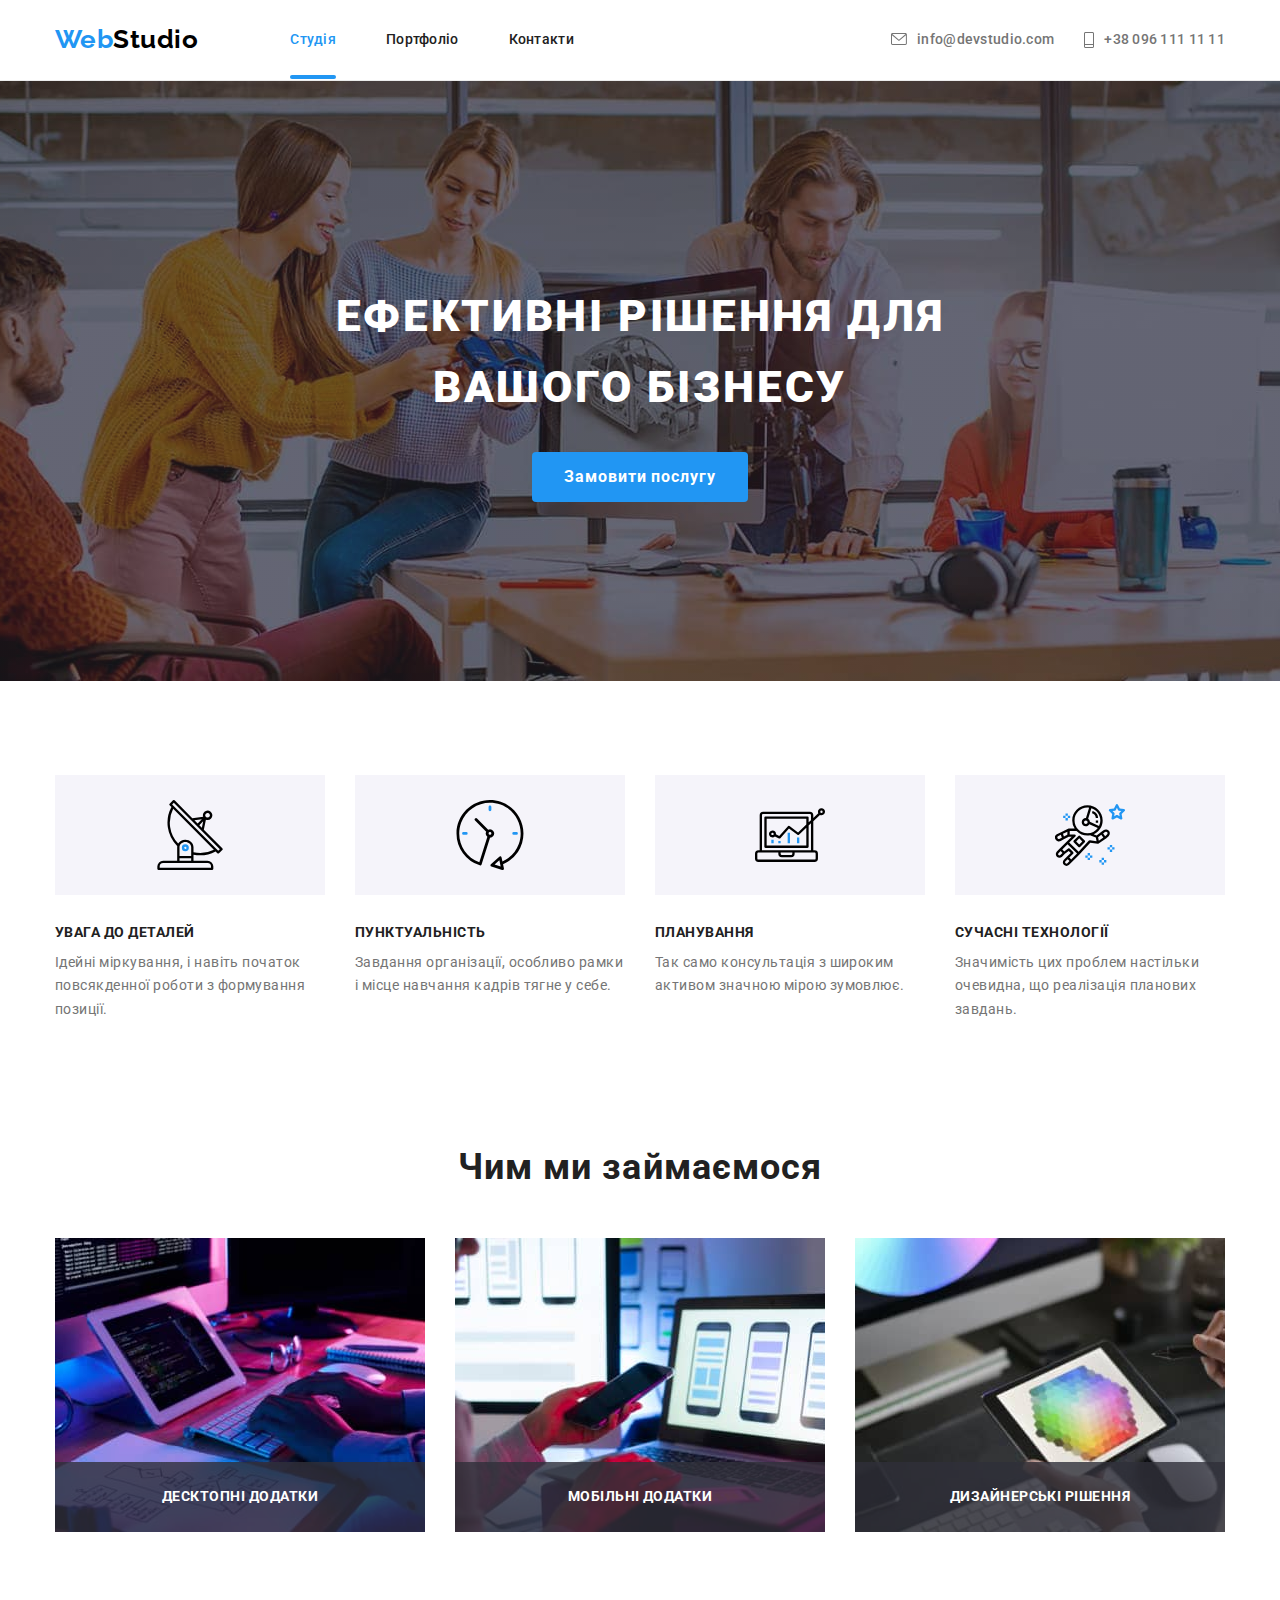
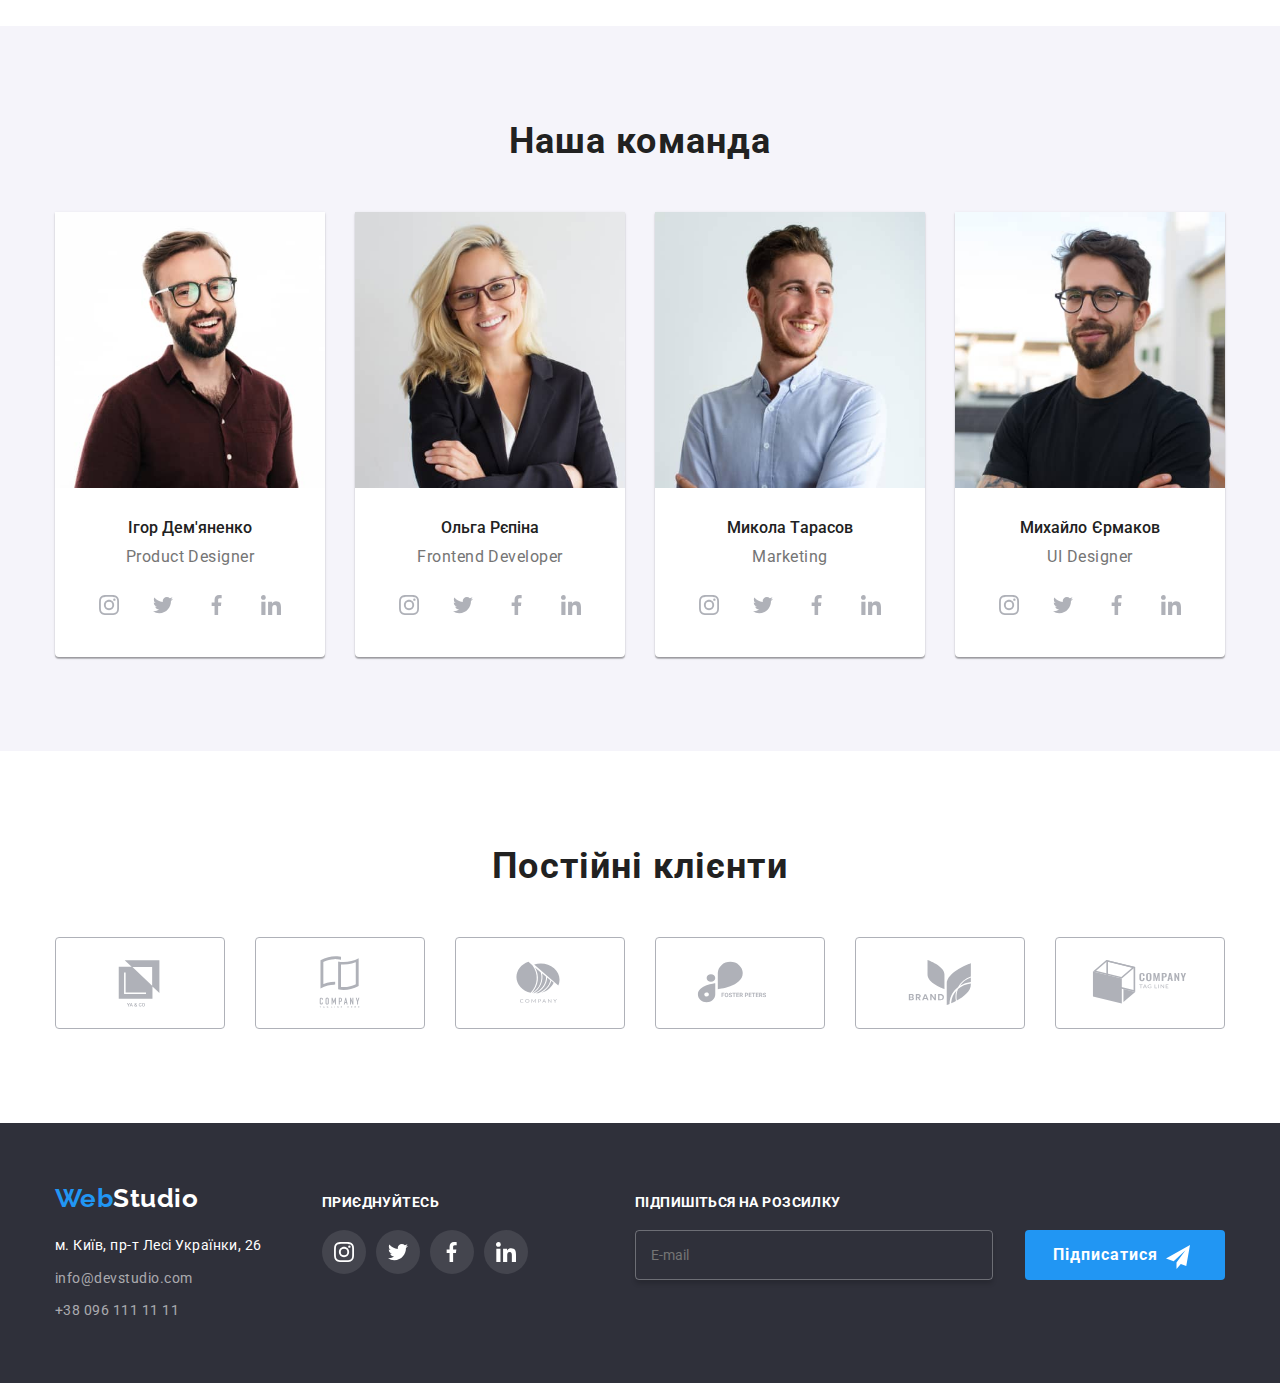
==== commit af71ce72: "modal span" ====
--- a/index.html
+++ b/index.html
@@ -823,11 +823,11 @@
       </div>
     </footer>
 
-    <!-- <div class="backdrop is-hidden" data-modal>
+    <div class="backdrop is-hidden" data-modal>
       <div class="modal">
-        <button type="button" class="modal-close-btn" data-modal-close>
+        <button type="button" class="modal__close-btn" data-modal-close>
           <svg
-            class="close-modal-icon"
+            class="modal__close-icon"
             aria-label="close item"
             width="18"
             height="18"
@@ -837,83 +837,92 @@
         </button>
 
         <form class="modal-form">
-          <p class="modal-title">Залиште свої дані, ми вам передзвонимо</p>
-          <label class="modal-form-field">
-            <span class="modal-field-desc">Ім'я</span>
-            <span class="modal-input-wrapper">
+          <p class="modal-form__title">
+            Залиште свої дані, ми вам передзвонимо
+          </p>
+          <div class="modal-form__box">
+            <label class="modal-form__field">
+              <span class="modal-form__desc">Ім'я</span>
+              <span class="modal-form__input-wrapper">
+                <input
+                  type="text"
+                  class="modal-form__input"
+                  name="user-name"
+                  required
+                  pattern="[A-Za-zА-Яа-яіІїЇ'`]+"
+                />
+                <svg class="modal-form__input-icon" width="18" height="18">
+                  <use href="./images/icon.svg#icon-name-input"></use>
+                </svg>
+              </span>
+            </label>
+            <label class="modal-form__field">
+              <span class="modal-form__desc">Телефон</span>
+              <span class="modal-form__input-wrapper">
+                <input
+                  type="tel"
+                  class="modal-form__input"
+                  name="user_tel"
+                  required
+                  pattern="[0-9]{3}-[0-9]{3}-[0-9]{2}-[0-9]{2}"
+                  title="xxx-xxx-xx-xx"
+                />
+                <svg class="modal-form__input-icon" width="18" height="18">
+                  <use href="./images/icon.svg#icon-tel-input"></use>
+                </svg>
+              </span>
+            </label>
+            <label class="modal-form__field">
+              <span class="modal-form__desc">Пошта</span>
+              <span class="modal-form__input-wrapper">
+                <input
+                  type="email"
+                  class="modal-form__input"
+                  name="user-email"
+                  pattern="[a-z0-9._%+-]+@[a-z0-9.-]+\.[a-z]{2,4}$"
+                />
+                <svg class="modal-form__input-icon" width="18" height="18">
+                  <use href="./images/icon.svg#icon-email-input"></use>
+                </svg>
+              </span>
+            </label>
+            <label class="modal-form__field">
+              <span class="modal-form__desc">Коментар</span>
+              <textarea
+                name="user-comment"
+                class="modal-form__comment"
+                placeholder="Введіть текст"
+              ></textarea>
+            </label>
+          </div>
+          <div class="modal-formi-agreement">
+            <label class="modal-form__check-field">
               <input
-                type="text"
-                class="modal-form-input"
-                name="user-name"
+                type="checkbox"
+                class="modal-form__checkbox"
                 required
-                pattern="[A-Za-zА-Яа-яіІїЇ'`]+"
+                name="agreement"
               />
-              <svg class="modal-input-icon" width="18" height="18">
-                <use href="./images/icon.svg#icon-name-input"></use>
+              <svg class="modal-form__own-checkbox">
+                <use
+                  class="modal-form__own-checkbox-icon"
+                  href="./images/icon.svg#icon-check"
+                ></use>
               </svg>
-            </span>
-          </label>
-          <label class="modal-form-field">
-            <span class="modal-field-desc">Телефон</span>
-            <span class="modal-input-wrapper">
-              <input
-                type="tel"
-                class="modal-form-input"
-                name="user_tel"
-                required
-                pattern="[0-9]{3}-[0-9]{3}-[0-9]{2}-[0-9]{2}"
-                title="xxx-xxx-xx-xx"
-              />
-              <svg class="modal-input-icon" width="18" height="18">
-                <use href="./images/icon.svg#icon-tel-input"></use>
-              </svg>
-            </span>
-          </label>
-          <label class="modal-form-field">
-            <span class="modal-field-desc">Пошта</span>
-            <span class="modal-input-wrapper">
-              <input
-                type="email"
-                class="modal-form-input"
-                name="user-email"
-                pattern="[a-z0-9._%+-]+@[a-z0-9.-]+\.[a-z]{2,4}$"
-              />
-              <svg class="modal-input-icon" width="18" height="18">
-                <use href="./images/icon.svg#icon-email-input"></use>
-              </svg>
-            </span>
-          </label>
-          <label class="modal-form-field">
-            <span class="modal-field-desc">Коментар</span>
-            <textarea
-              name="user-comment"
-              class="modal-form-comment"
-              placeholder="Введіть текст"
-            ></textarea>
-          </label>
-          <label class="modal-form-check-field">
-            <input
-              type="checkbox"
-              class="modal-check"
-              required
-              name="agreement"
-            />
-            <svg class="modal-own-checkbox" width="16" height="15">
-              <use
-                class="modal-own-checkbox-icon"
-                href="./images/icon.svg#icon-check"
-              ></use>
-            </svg>
-            <span class="modal-text-agreement">
-              Погоджуюся з розсилкою та приймаю
-              <a href="" class="modal-conditions">Умови договору</a>
-            </span>
-          </label>
-          <button type="submit" class="modal-button-submit">Відправити</button>
+              <span class="modal-form__text-agreement">
+                Погоджуюся з розсилкою та приймаю
+                <a href="" class="modal-form__conditions">Умови договору</a>
+              </span>
+            </label>
+          </div>
+
+          <button type="submit" class="modal-form__button-submit">
+            Відправити
+          </button>
         </form>
       </div>
-    </div> -->
+    </div>
     <script src="./js/mobile-menu.js"></script>
-    <!-- <script src="./js/modal.js"></script> -->
+    <script src="./js/modal.js"></script>
   </body>
 </html>
--- a/css/main.min.css
+++ b/css/main.min.css
@@ -1 +1 @@
-:root{--primary-color-text: #757575;--secondary-color-text: #212121;--accent-color: #2196f3;--hero-logo-text: #ffffff;--studio-color-text: #000000;--secondary-back-color: #2f303a;--team-btn-back-color: #f5f4fa;--hidden-btn-hero-color: #188ce8;--border: #ececec;--hero-bg-color: #c4c4c4;--social-list-icon: #afb1b8;--transition-dur-and-func: 250ms cubic-bezier(0.4, 0, 0.2, 1)}.visually-hidden{position:absolute;white-space:nowrap;width:1px;height:1px;overflow:hidden;border:0;padding:0;clip:rect(0 0 0 0);clip-path:inset(50%);margin:-1px}.footer-socials__link,.worker__socials-link{display:flex;align-items:center;justify-content:center;width:44px;height:44px;border-radius:50%}.footer-button,.hero__btn,.modal-button-submit{color:var(--hero-logo-text);background-color:var(--accent-color)}body{background-color:#fff;color:var(--primary-color-text);font-family:Roboto,sans-serif;letter-spacing:.03em}.list{list-style:none}.link{text-decoration:none}h1,h2,h3,h4,p{margin-bottom:0;margin-top:0}ul,ol{margin-bottom:0;margin-top:0;padding-left:0}.container{padding-left:15px;padding-right:15px}@media screen and (min-width: 480px){.container{max-width:450px;margin-left:auto;margin-right:auto}}@media screen and (min-width: 768px){.container{max-width:737px}}@media screen and (min-width: 1200px){.container{max-width:1200px}}.section{padding-top:60px;padding-bottom:60px}@media screen and (min-width: 1200px){.section{padding-top:94px;padding-bottom:94px}}.logo{font-family:Raleway,sans-serif;font-weight:700;font-size:26px;line-height:1.2;display:inline;color:var(--accent-color)}.logo__second-part--black{color:var(--studio-color-text)}.logo__second-part--white{color:var(--hero-logo-text)}.logo__margin-bottom{display:inline-block;margin-bottom:20px}@media screen and (max-width: 767px){.page-header__container{display:flex;align-items:center;justify-content:space-between}}@media screen and (min-width: 768px){.page-header__container{display:flex;align-items:center}}.mobile-menu__container{position:relative;display:flex;flex-direction:column;padding:48px 40px;width:100%;height:100%}@media screen and (max-width: 767px){.menu{display:none}}@media screen and (min-width: 768px){.menu{display:flex;column-gap:50px;margin-left:87px}.menu__link{position:relative;font-size:14px;font-weight:500;letter-spacing:.02em;color:var(--secondary-color-text);line-height:1.1;padding:32px 0px;transition:color var(--transition-dur-and-func)}.menu__link::after{content:"";display:block;position:absolute;left:0;bottom:0;width:100%;height:4px;background-color:var(--accent-color);border-radius:2px;transform:scaleX(0);transition:transform var(--transition-dur-and-func)}.menu__link:hover::after,.menu__link:focus::after{transform:scaleX(1)}.menu__link--current{color:var(--accent-color)}.menu__link--current::after{content:"";display:block;position:absolute;left:0;bottom:0;width:100%;height:4px;background-color:var(--accent-color);border-radius:2px;transform:scaleX(1);transition:transform var(--transition-dur-and-func)}}@media screen and (min-width: 1200px){.menu{margin-left:92px}}@media screen and (max-width: 767px){.open-mobile-menu-btn{border:none;padding:0;background-color:rgba(0,0,0,0);line-height:0}.open-mobile-menu-btn__icon{width:40px;height:40px}}@media screen and (min-width: 768px){.open-mobile-menu-btn{display:none}}.mobile-menu{position:fixed;left:0;top:0;z-index:100;width:100%;height:100%;background-color:#fff;opacity:0;visibility:hidden;pointer-events:none;transition:opacity var(--transition-dur-and-func),visibility var(--transition-dur-and-func)}.mobile-menu.is-open{opacity:1;visibility:visible;pointer-events:auto}@media screen and (max-width: 767px){.mobile-menu__close-btn{position:absolute;top:10px;right:15px;border:none;padding:0;background-color:rgba(0,0,0,0);line-height:0}.mobile-menu__close-icon{width:40px;height:40px}.mobile-menu__close-icon:hover,.mobile-menu__close-icon:focus{fill:var(--accent-color)}}.mobile-menu__box{display:flex;flex-direction:column;height:100vh}@media screen and (max-width: 767px){.mobile-nav__list{font-size:40px;font-weight:500;letter-spacing:.02em;line-height:1.175}.mobile-nav__item:not(:last-child){margin-bottom:32px}.mobile-nav__link{color:var(--secondary-color-text)}.mobile-nav__link--current{color:var(--accent-color)}}@media screen and (max-width: 767px){.mobile-menu__contact-list{font-size:34px;font-weight:500;letter-spacing:.02em;line-height:1.17;margin-top:auto;margin-bottom:64px}.mobile-menu__tel{color:var(--accent-color)}.mobile-menu__email{font-size:24px;color:var(--primary-color-text)}}@media screen and (max-width: 767px){.mobile-socials__list{display:flex;flex-wrap:wrap;align-items:center;font-size:18px;font-weight:500;letter-spacing:.02em;line-height:1.2}.mobile-socials__item:not(:last-child){padding-right:10px;margin-right:10px;border-right:1px solid rgba(33,33,33,.2)}.mobile-socials__link{color:var(--accent-color)}}.auth-nav{display:none}@media screen and (min-width: 768px){.auth-nav{display:flex;flex-direction:column;row-gap:10px}.auth-nav--margin-left{margin-left:auto}.auth-nav__icon{display:flex;align-items:center;fill:currentColor;margin-right:10px}.auth-nav__link{display:flex;align-items:center;color:var(--primary-color-text);font-size:14px;font-weight:500;letter-spacing:.02em;line-height:1.1;transition:color var(--transition-dur-and-func)}.auth-nav__link:hover,.auth-nav__link:focus{color:var(--accent-color)}}@media screen and (min-width: 1200px){.auth-nav{display:flex;flex-direction:row;column-gap:30px}}@media screen and (max-width: 1999px){.title{color:var(--secondary-color-text);font-size:28px;font-weight:700;letter-spacing:.03em;line-height:1.17;text-align:center}.title_margin-bottom{margin-bottom:30px}}@media screen and (min-width: 1200px){.title{color:var(--secondary-color-text);font-size:36px;font-weight:700;letter-spacing:.03em;line-height:1.17;text-align:center}.title_margin-bottom{margin-bottom:50px}}.backdrop{position:fixed;top:0;left:0;z-index:100;width:100%;height:100%;background-color:rgba(0,0,0,.2);opacity:1;visibility:visible;pointer-events:auto;transition:opacity 1000ms cubic-bezier(0.4, 0, 0.2, 1),visibility 1000ms cubic-bezier(0.4, 0, 0.2, 1)}.is-hidden{opacity:0;visibility:hidden;pointer-events:none}.modal{width:528px;background-color:#fff;position:absolute;top:50%;left:50%;transform:translate(-50%, -50%);box-shadow:0px 1px 3px rgba(0,0,0,.12),0px 1px 1px rgba(0,0,0,.14),0px 2px 1px rgba(0,0,0,.2);border-radius:4px}.modal-close-btn{background:rgba(0,0,0,0);border:1px solid rgba(0,0,0,.1);position:absolute;top:8px;right:8px;display:flex;width:30px;height:30px;align-items:center;justify-content:center;cursor:pointer;border-radius:50%;transition:background-color var(--transition-dur-and-func),fill var(--transition-dur-and-func)}.modal-close-btn:hover,.modal-close-btn:focus{fill:var(--accent-color)}.modal-title{color:var(--secondary-color-text);font-size:20px;line-height:1.15;font-weight:700;text-align:center;margin-bottom:12px}.modal-form{display:flex;flex-direction:column;padding:40px}.modal-form-field{margin-bottom:10px}.modal-field-desc{display:block;font-size:12px;line-height:1.16;margin-bottom:4px}.modal-form-input{width:100%;font-size:12px;border-radius:4px;border:1px solid rgba(33,33,33,.2);height:40px;padding-left:42px;transition:border var(--transition-dur-and-func)}.modal-form-input:focus{outline:none;border-color:var(--accent-color)}.modal-input-wrapper{position:relative;display:block}.modal-input-icon{position:absolute;top:50%;left:12px;transform:translateY(-50%);transition:fill var(--transition-dur-and-func)}.modal-form-input:focus+.modal-input-icon{fill:var(--accent-color)}.modal-form-comment{display:block;resize:none;padding:12px 16px;font-size:12px;line-height:1.16;height:120px;width:100%;border-radius:4px;border:1px solid rgba(33,33,33,.2);transition:border var(--transition-dur-and-func)}.modal-form-comment:focus{outline:none;border-color:var(--accent-color)}.modal-form-comment::placeholder{color:rgba(117,117,117,.5)}.modal-form-check-field{display:flex;align-items:center;padding-left:13px;margin-top:10px;margin-bottom:30px}.modal-check{appearance:none;position:absolute}.modal-own-checkbox{width:16px;height:15px;margin-right:7px;border:2px solid var(--secondary-color-text);border-radius:2px;cursor:pointer;transition:background-color var(--transition-dur-and-func)}.modal-check:checked+.modal-own-checkbox{background-color:var(--accent-color);transition:background-color var(--transition-dur-and-func);border:none}.modal-check:focus+.modal-own-checkbox{box-shadow:0 0 0 2px rgba(33,150,243,.5)}.modal-own-checkbox-icon{display:none}.modal-check:checked+.modal-own-checkbox .modal-own-checkbox-icon{display:block;transition:fill var(--transition-dur-and-func)}.modal-text-agreement{font-size:14px;line-height:1.7}.modal-conditions{color:var(--accent-color)}.modal-conditions:hover{text-decoration:none}.modal-button-submit{font-size:16px;font-weight:700;letter-spacing:.06em;align-self:center;width:200px;height:50px;border:none;padding:10px 52px;border-radius:4px;cursor:pointer;box-shadow:0px 4px 4px rgba(0,0,0,.15);transition:color var(--transition-dur-and-func),background-color var(--transition-dur-and-func),box-shadow var(--transition-dur-and-func)}.modal-button-submit:hover,.modal-button-submit:focus{background:var(--hidden-btn-hero-color);box-shadow:0px 4px 4px rgba(0,0,0,.15);border-radius:4px}.page-footer-container{display:flex;flex-direction:column;align-items:center}@media screen and (min-width: 767px)and (max-width: 1199px){.page-footer-container{justify-content:space-around;gap:0}}@media screen and (min-width: 1200px){.page-footer-container{flex-direction:row;align-items:start;text-align:start}}.page-header{padding-top:16px;padding-bottom:16px}@media screen and (min-width: 768px){.page-header{padding-top:26px;padding-bottom:26px}}@media screen and (min-width: 1200px){.page-header{padding-top:24px;padding-bottom:25px}}.hero{text-align:center;max-width:480px;height:400px;padding:118px 0;margin-left:auto;margin-right:auto;background-color:var(--hero-bg-color);background-image:linear-gradient(rgba(47, 48, 58, 0.4), rgba(47, 48, 58, 0.4)),url("../images/mobile/header-mobile.jpg");background-repeat:no-repeat;background-size:cover;background-position:center}.hero__text{color:var(--hero-logo-text);align-items:center;font-size:26px;font-weight:900;letter-spacing:.06em;line-height:1.6;text-align:center;text-transform:uppercase;margin-bottom:30px}.hero__btn{font-size:16px;font-weight:700;letter-spacing:.06em;border-radius:4px;cursor:pointer;font-family:inherit;line-height:1.9;padding:10px 32px;border:0;align-items:center;text-align:center;transition:background-color var(--transition-dur-and-func)}.hero__btn:hover,.hero__btn:focus{background:var(--hidden-btn-hero-color);box-shadow:0px 4px 4px rgba(0,0,0,.15);border-radius:4px}@media screen and (min-device-pixel-ratio: 2)and (max-width: 767px),screen and (min-resolution: 192dpi)and (max-width: 767px),screen and (min-resolution: 2dppx)and (max-width: 767px){.hero{background-image:linear-gradient(rgba(47, 48, 58, 0.4), rgba(47, 48, 58, 0.4)),url("../../images/mobile/header-mobile@2x.jpg")}}@media screen and (min-width: 768px){.hero{max-width:768px;background-image:linear-gradient(rgba(47, 48, 58, 0.4), rgba(47, 48, 58, 0.4)),url("../../images/tablet/header-tablet.jpg")}}@media screen and (min-device-pixel-ratio: 2)and (min-width: 768px),screen and (min-resolution: 192dpi)and (min-width: 768px),screen and (min-resolution: 2dppx)and (min-width: 768px){.hero{background-image:linear-gradient(rgba(47, 48, 58, 0.4), rgba(47, 48, 58, 0.4)),url("../../images/tablet/header-tablet@2x.jpg")}}@media screen and (min-width: 1200px){.hero{max-width:1600px;height:600px;padding:200px 0;background-image:linear-gradient(rgba(47, 48, 58, 0.4), rgba(47, 48, 58, 0.4)),url("../../images/desktop/work.jpg")}.hero__text{font-size:44px;font-weight:900;letter-spacing:.06em}}@media screen and (min-device-pixel-ratio: 2)and (min-width: 1200px),screen and (min-resolution: 192dpi)and (min-width: 1200px),screen and (min-resolution: 2dppx)and (min-width: 1200px){.hero{background-image:linear-gradient(rgba(47, 48, 58, 0.4), rgba(47, 48, 58, 0.4)),url("../../images//desktop/work@2x.jpg")}}.benefits{display:block}.benefits__item:not(:last-child){margin-bottom:30px}.benefits__wrapper{display:flex;background-color:var(--team-btn-back-color);height:120px;margin-bottom:30px;align-items:center;justify-content:center}.benefits__title{text-align:center;color:var(--secondary-color-text);font-size:14px;line-height:1.1;text-transform:uppercase;margin-bottom:10px}.benefits__text{font-size:14px;line-height:1.7}@media screen and (min-width: 767px)and (max-width: 1200px){.benefits{display:flex;flex-direction:row;flex-wrap:wrap;gap:30px}.benefits__item{width:calc((100% - 30px)/2)}.benefits__item:not(:last-child){margin-bottom:0px}.benefits__title{text-align:start}}@media screen and (min-width: 1200px){.benefits{display:flex;flex-direction:row;flex-wrap:wrap;gap:30px}.benefits__item{width:calc((100% - 90px)/4)}.benefits__title{text-align:start}}.work-section{display:none}@media screen and (min-width: 1200px){.work-section{display:block}.about{padding-top:0px}.example{display:flex;column-gap:30px}.example__icon{display:block;max-width:100%}.example__title{position:relative}.example__over-text{position:absolute;left:0;bottom:0;display:flex;align-items:center;justify-content:center;font-weight:700;font-size:14px;line-height:1.14;width:370px;height:70px;text-transform:uppercase;color:var(--hero-logo-text);background:rgba(47,48,58,.8)}}.team-section{background-color:var(--team-btn-back-color)}.worker__icon{max-width:100%;display:block;height:auto}.worker__item{background-color:var(--hero-logo-text);box-shadow:0px 1px 3px rgba(0,0,0,.12),0px 1px 1px rgba(0,0,0,.14),0px 2px 1px rgba(0,0,0,.2);border-radius:0px 0px 4px 4px}.worker__names-position{padding-top:30px;padding-bottom:30px}.worker__name{color:var(--secondary-color-text);font-size:16px;font-weight:500;letter-spacing:.003em;line-height:1.2;text-align:center;margin-bottom:10px}.worker__profession{margin-bottom:16px;font-size:16px;line-height:1.2;text-align:center}.worker__socials{display:flex;justify-content:center;column-gap:10px}.worker__socials-icon{display:flex;fill:var(--social-list-icon);transition:fill var(--transition-dur-and-func)}.worker__socials-link:hover .worker__socials-icon,.worker__socials-link:focus .worker__socials-icon{fill:var(--hero-logo-text)}.worker__socials-link{transition:background-color var(--transition-dur-and-func)}.worker__socials-link:hover,.worker__socials-link:focus{color:var(--hero-logo-text);background-color:var(--accent-color)}@media screen and (max-width: 767px){.workers{display:block}.worker__item:not(:last-child){margin-bottom:30px}}@media screen and (min-width: 768px)and (max-width: 1200px){.workers{display:flex;flex-wrap:wrap;flex-direction:row;gap:30px}.worker__item{width:calc((100% - 30px)/2)}}@media screen and (min-width: 1200px){.workers{display:flex;gap:30px}.worker__item{width:calc(100% - 22.5px)}}.customers{display:flex;flex-wrap:wrap;flex-direction:row;gap:30px}.customers__link{display:flex;align-items:center;justify-content:center;border-radius:4px;border:1px solid var(--social-list-icon);height:92px;color:var(--social-list-icon);transition:color var(--transition-dur-and-func),border var(--transition-dur-and-func)}.customers__link:hover,.customers__link:focus{border-color:var(--accent-color);color:var(--accent-color)}.customers__icon{width:106px;height:60px;fill:currentColor}@media screen and (max-width: 767px){.customers__item{width:calc((100% - 30px)/2)}}@media screen and (min-width: 768px)and (max-width: 1199px){.customers__item{width:calc((100% - 60px)/3)}}@media screen and (min-width: 1200px){.customers{flex-wrap:nowrap}.customers__item{flex-basis:calc(100% - 25px)}}.border-head{border-bottom:1px solid var(--border)}.button{display:flex;column-gap:8px;justify-content:center;margin-bottom:50px}.portfolio-btn{color:var(--secondary-color-text);background:var(--team-btn-back-color);font-family:inherit;font-size:16px;font-weight:500;letter-spacing:.03em;border:none;cursor:pointer;line-height:1.6;text-align:center;padding:6px 22px;border-radius:4px;transition:background-color var(--transition-dur-and-func),box-shadow var(--transition-dur-and-func),color var(--transition-dur-and-func)}.portfolio-btn:active,.portfolio-btn:hover,.portfolio-btn:focus{background-color:var(--accent-color);color:var(--hero-logo-text);box-shadow:0px 3px 1px rgba(0,0,0,.1),0px 1px 2px rgba(0,0,0,.08),0px 2px 1px rgba(0,0,0,.12)}.goods-overlay{position:relative;overflow:hidden;transform:translateY(0%)}.overlay{display:flex;align-items:center;justify-content:center;font-size:18px;line-height:1.5;padding:63px 24px;position:absolute;top:0;left:0;width:100%;height:100%;transform:translateY(100%);transition:transform var(--transition-dur-and-func);color:#fff;background-color:rgba(33,150,243,.9)}.section-icon:hover .overlay,.section-icon:focus .overlay{transform:translateY(0%)}.items{display:flex;flex-wrap:wrap;gap:30px}.goods{flex-basis:calc((100% - 60px)/3)}.type{padding:20px 24px;border-bottom:1px solid var(--border);border-right:1px solid var(--border);border-left:1px solid var(--border)}.section-icon{display:block;transition:box-shadow var(--transition-dur-and-func)}.section-icon:hover,.section-icon:focus{box-shadow:0px 4px 4px rgba(0,0,0,.25)}.section-icon .icon-title{color:var(--secondary-color-text);font-size:18px;font-weight:700;letter-spacing:.06em;line-height:2;margin-bottom:4px}.section-icon .icon-text{color:var(--primary-color-text);font-size:16px;line-height:1.9}.page-footer-container__box{display:flex;flex-direction:column;gap:60px;text-align:center;margin-bottom:60px}.page-footer{background-color:var(--secondary-back-color);padding-top:60px;padding-bottom:60px}.address__item:not(:last-child){margin-bottom:9px}.address__link{color:var(--hero-logo-text);font-style:normal;font-size:14px;line-height:1.7;transition:color var(--transition-dur-and-func)}.address__contacts{color:rgba(255,255,255,.6);font-style:normal;font-size:14px;line-height:1.7;transition:color var(--transition-dur-and-func)}.footer-socials__title{text-align:center;color:var(--hero-logo-text);margin-bottom:20px;text-transform:uppercase}.footer-socials__list{display:flex;column-gap:10px}.footer-socials__link{background:rgba(255,255,255,.1);color:var(--hero-logo-text);transition:background var(--transition-dur-and-func)}.footer-socials__link:hover,.footer-socials__link:focus{background:var(--accent-color)}.footer-social__icon{fill:currentColor}.form-footer{display:flex;flex-direction:column;align-items:center;gap:20px}.footer-mailing__input{font-family:Roboto,sans-serif;height:50px;width:100%;max-width:450px;font-size:16px;line-height:1.25;padding-left:15px;margin-right:12px;border-radius:4px;color:rgba(255,255,255,.6);background-color:rgba(0,0,0,0);border:1px solid rgba(255,255,255,.3);box-shadow:0px 4px 4px rgba(0,0,0,.15);outline:none}.footer-button{font-family:Roboto,sans-serif;display:flex;position:relative;font-size:16px;font-weight:700;letter-spacing:.06em;line-height:1.88;border-radius:4px;border:none;width:200px;height:50px;padding:10px 28px;cursor:pointer;transition:color var(--transition-dur-and-func),background-color var(--transition-dur-and-func),box-shadow var(--transition-dur-and-func)}.footer-button:focus,.footer-button:hover{background:var(--hidden-btn-hero-color);box-shadow:0px 4px 4px rgba(0,0,0,.15);border-radius:4px}.footer-button__icon{position:absolute;right:35px;top:15px;width:24px;height:24px;fill:#fff}@media screen and (min-width: 767px)and (max-width: 1199px){.page-footer-container__box{flex-direction:row;gap:165px}}@media screen and (min-width: 1200px){.page-footer-container__box{flex-direction:row;gap:60px;text-align:start;margin-bottom:0}.form-footer{flex-direction:row;align-items:center;gap:20px}.footer-socials__title{text-align:start}.subscribe{margin-left:auto}.footer-mailing__input{width:358px}}/*# sourceMappingURL=main.min.css.map */+:root{--primary-color-text: #757575;--secondary-color-text: #212121;--accent-color: #2196f3;--hero-logo-text: #ffffff;--studio-color-text: #000000;--secondary-back-color: #2f303a;--team-btn-back-color: #f5f4fa;--hidden-btn-hero-color: #188ce8;--border: #ececec;--hero-bg-color: #c4c4c4;--social-list-icon: #afb1b8;--transition-dur-and-func: 250ms cubic-bezier(0.4, 0, 0.2, 1)}.visually-hidden{position:absolute;white-space:nowrap;width:1px;height:1px;overflow:hidden;border:0;padding:0;clip:rect(0 0 0 0);clip-path:inset(50%);margin:-1px}.footer-socials__link,.worker__socials-link{display:flex;align-items:center;justify-content:center;width:44px;height:44px;border-radius:50%}.footer-button,.hero__btn,.modal-form__button-submit{color:var(--hero-logo-text);background-color:var(--accent-color)}body{background-color:#fff;color:var(--primary-color-text);font-family:Roboto,sans-serif;letter-spacing:.03em}.list{list-style:none}.link{text-decoration:none}h1,h2,h3,h4,p{margin-bottom:0;margin-top:0}ul,ol{margin-bottom:0;margin-top:0;padding-left:0}.container{padding-left:15px;padding-right:15px}@media screen and (min-width: 480px){.container{max-width:450px;margin-left:auto;margin-right:auto}}@media screen and (min-width: 768px){.container{max-width:737px}}@media screen and (min-width: 1200px){.container{max-width:1200px}}.section{padding-top:60px;padding-bottom:60px}@media screen and (min-width: 1200px){.section{padding-top:94px;padding-bottom:94px}}.logo{font-family:Raleway,sans-serif;font-weight:700;font-size:26px;line-height:1.2;display:inline;color:var(--accent-color)}.logo__second-part--black{color:var(--studio-color-text)}.logo__second-part--white{color:var(--hero-logo-text)}.logo__margin-bottom{display:inline-block;margin-bottom:20px}.border-head{border-bottom:1px solid var(--border)}@media screen and (max-width: 767px){.page-header__container{display:flex;align-items:center;justify-content:space-between}}@media screen and (min-width: 768px){.page-header__container{display:flex;align-items:center}}.mobile-menu__container{position:relative;display:flex;flex-direction:column;padding:48px 40px;width:100%;height:100%}@media screen and (max-width: 767px){.menu{display:none}}@media screen and (min-width: 768px){.menu{display:flex;column-gap:50px;margin-left:87px}.menu__link{position:relative;font-size:14px;font-weight:500;letter-spacing:.02em;color:var(--secondary-color-text);line-height:1.1;padding:32px 0px;transition:color var(--transition-dur-and-func)}.menu__link::after{content:"";display:block;position:absolute;left:0;bottom:0;width:100%;height:4px;background-color:var(--accent-color);border-radius:2px;transform:scaleX(0);transition:transform var(--transition-dur-and-func)}.menu__link:hover::after,.menu__link:focus::after{transform:scaleX(1)}.menu__link--current{color:var(--accent-color)}.menu__link--current::after{content:"";display:block;position:absolute;left:0;bottom:0;width:100%;height:4px;background-color:var(--accent-color);border-radius:2px;transform:scaleX(1);transition:transform var(--transition-dur-and-func)}}@media screen and (min-width: 1200px){.menu{margin-left:92px}}@media screen and (max-width: 767px){.open-mobile-menu-btn{border:none;padding:0;background-color:rgba(0,0,0,0);line-height:0}.open-mobile-menu-btn__icon{width:40px;height:40px}}@media screen and (min-width: 768px){.open-mobile-menu-btn{display:none}}.mobile-menu{position:fixed;left:0;top:0;z-index:100;width:100%;height:100%;background-color:#fff;opacity:0;visibility:hidden;pointer-events:none;transition:opacity var(--transition-dur-and-func),visibility var(--transition-dur-and-func)}.mobile-menu.is-open{opacity:1;visibility:visible;pointer-events:auto}@media screen and (max-width: 767px){.mobile-menu__close-btn{position:absolute;top:10px;right:15px;border:none;padding:0;background-color:rgba(0,0,0,0);line-height:0}.mobile-menu__close-icon{width:40px;height:40px}.mobile-menu__close-icon:hover,.mobile-menu__close-icon:focus{fill:var(--accent-color)}}.mobile-menu__box{display:flex;flex-direction:column;height:100vh}@media screen and (max-width: 767px){.mobile-nav__list{font-size:40px;font-weight:500;letter-spacing:.02em;line-height:1.175}.mobile-nav__item:not(:last-child){margin-bottom:32px}.mobile-nav__link{color:var(--secondary-color-text)}.mobile-nav__link--current{color:var(--accent-color)}}@media screen and (max-width: 767px){.mobile-menu__contact-list{font-size:34px;font-weight:500;letter-spacing:.02em;line-height:1.17;margin-top:auto;margin-bottom:64px}.mobile-menu__tel{color:var(--accent-color)}.mobile-menu__email{font-size:24px;color:var(--primary-color-text)}}@media screen and (max-width: 767px){.mobile-socials__list{display:flex;flex-wrap:wrap;align-items:center;font-size:18px;font-weight:500;letter-spacing:.02em;line-height:1.2}.mobile-socials__item:not(:last-child){padding-right:10px;margin-right:10px;border-right:1px solid rgba(33,33,33,.2)}.mobile-socials__link{color:var(--accent-color)}}.auth-nav{display:none}@media screen and (min-width: 768px){.auth-nav{display:flex;flex-direction:column;row-gap:10px}.auth-nav--margin-left{margin-left:auto}.auth-nav__icon{display:flex;align-items:center;fill:currentColor;margin-right:10px}.auth-nav__link{display:flex;align-items:center;color:var(--primary-color-text);font-size:14px;font-weight:500;letter-spacing:.02em;line-height:1.1;transition:color var(--transition-dur-and-func)}.auth-nav__link:hover,.auth-nav__link:focus{color:var(--accent-color)}}@media screen and (min-width: 1200px){.auth-nav{display:flex;flex-direction:row;column-gap:30px}}@media screen and (max-width: 1999px){.title{color:var(--secondary-color-text);font-size:28px;font-weight:700;letter-spacing:.03em;line-height:1.17;text-align:center}.title_margin-bottom{margin-bottom:30px}}@media screen and (min-width: 1200px){.title{color:var(--secondary-color-text);font-size:36px;font-weight:700;letter-spacing:.03em;line-height:1.17;text-align:center}.title_margin-bottom{margin-bottom:50px}}.backdrop{position:fixed;top:0;left:0;z-index:100;width:100%;height:100%;background-color:rgba(0,0,0,.2);opacity:1;visibility:visible;pointer-events:auto;transition:opacity 1000ms cubic-bezier(0.4, 0, 0.2, 1),visibility 1000ms cubic-bezier(0.4, 0, 0.2, 1)}.is-hidden{opacity:0;visibility:hidden;pointer-events:none}@media screen and (min-width: 100px){.modal{max-width:450px;width:100%;height:100%;padding:40px;max-height:609px;overflow:scroll;padding:40px;background-color:#fff;position:absolute;top:50%;left:50%;transform:translate(-50%, -50%);box-shadow:0px 1px 3px rgba(0,0,0,.12),0px 1px 1px rgba(0,0,0,.14),0px 2px 1px rgba(0,0,0,.2);border-radius:4px}}@media screen and (max-width: 479px){.modal{width:90%}}.modal__close-btn{background:rgba(0,0,0,0);border:1px solid rgba(0,0,0,.1);position:absolute;top:8px;right:8px;display:flex;width:30px;height:30px;align-items:center;justify-content:center;cursor:pointer;border-radius:50%;transition:background-color var(--transition-dur-and-func),fill var(--transition-dur-and-func)}.modal__close-btn:hover,.modal__close-btn:focus{fill:var(--accent-color)}@media screen and (min-width: 320px){.modal-form__title{color:var(--secondary-color-text);font-size:20px;font-weight:700;letter-spacing:.03em;line-height:1.5;text-align:center;margin-bottom:12px}}.modal-form__button-submit{font-size:16px;font-weight:700;letter-spacing:.06em;align-self:center;width:200px;height:50px;border:none;padding:10px 52px;border-radius:4px;cursor:pointer;box-shadow:0px 4px 4px rgba(0,0,0,.15);transition:color var(--transition-dur-and-func),background-color var(--transition-dur-and-func),box-shadow var(--transition-dur-and-func)}.modal-form__button-submit:hover,.modal-form__button-submit:focus{background:var(--hidden-btn-hero-color);box-shadow:0px 4px 4px rgba(0,0,0,.15);border-radius:4px}@media screen and (min-width: 320px){.modal-form{padding:0px}.modal-form{display:flex;flex-direction:column}.modal-form__box{display:flex;flex-direction:column}.modal-form__desc{display:block;font-size:12px;font-weight:400;letter-spacing:.01em;line-height:1.16;margin-bottom:4px}.modal-form__field{margin-bottom:10px}.modal-form__input{width:100%;font-size:12px;border-radius:4px;border:1px solid rgba(33,33,33,.2);height:40px;padding-left:42px;transition:border var(--transition-dur-and-func)}.modal-form__input:focus{outline:none;border-color:var(--accent-color)}.modal-form__input-wrapper{position:relative;display:block}.modal-form__input-icon{position:absolute;top:50%;left:12px;transform:translateY(-50%);transition:fill var(--transition-dur-and-func)}.modal-form__input:focus+.modal-form__input-icon{fill:var(--accent-color)}.modal-form__comment{display:block;resize:none;padding:12px 16px;font-size:14px;line-height:1.16;height:120px;width:100%;border-radius:4px;border:1px solid rgba(33,33,33,.2);transition:border var(--transition-dur-and-func)}.modal-form__comment:focus{outline:none;border-color:var(--accent-color)}.modal-form__comment::placeholder{color:rgba(117,117,117,.5)}}@media screen and (min-width: 320px){.modal-formi-agreement{display:flex;align-items:center;justify-content:center;margin-bottom:30px;margin-top:10px}.modal-form__check-field{display:flex;font-size:12px;align-items:center;padding-left:13px}.modal-form__checkbox{appearance:none;position:absolute}.modal-form__own-checkbox{width:16px;height:15px;margin-right:7px;border:2px solid var(--secondary-color-text);border-radius:2px;cursor:pointer;transition:background-color var(--transition-dur-and-func)}.modal-form__checkbox :checked+.modal-form__own-checkbox{background-color:var(--accent-color);transition:background-color var(--transition-dur-and-func);border:none}.modal-form__checkbox :focus+.modal-form__own-checkbox{box-shadow:0 0 0 2px rgba(33,150,243,.5)}.modal-form__own-checkbox-icon{display:none}.modal-form__checkbox:checked+.modal-form__own-checkbox .modal-form__own-checkbox-icon{display:block;transition:fill var(--transition-dur-and-func)}.modal-form__text-agreement{font-size:12px;line-height:1.16}.modal-form__conditions{color:var(--accent-color)}.modal-form__conditions:hover{text-decoration:none}}.page-footer-container{display:flex;flex-direction:column;align-items:center}@media screen and (min-width: 767px)and (max-width: 1199px){.page-footer-container{justify-content:space-around;gap:0}}@media screen and (min-width: 1200px){.page-footer-container{flex-direction:row;align-items:baseline;text-align:start}}.category__btn{color:var(--secondary-color-text);background:var(--team-btn-back-color);font-family:inherit;font-size:16px;font-weight:500;letter-spacing:.03em;border:none;cursor:pointer;line-height:1.6;text-align:center;padding:6px 22px;border-radius:4px;transition:background-color var(--transition-dur-and-func),box-shadow var(--transition-dur-and-func),color var(--transition-dur-and-func)}.category__btn:active,.category__btn:hover,.category__btn:focus{background-color:var(--accent-color);color:var(--hero-logo-text);box-shadow:0px 3px 1px rgba(0,0,0,.1),0px 1px 2px rgba(0,0,0,.08),0px 2px 1px rgba(0,0,0,.12)}@media screen and (min-width: 320px){.category{display:flex;flex-wrap:wrap;justify-content:start;column-gap:8px;row-gap:15px;margin-bottom:40px}}@media screen and (min-width: 768px){.category{justify-content:center;margin-bottom:30px}}@media screen and (min-width: 1200px){.category{margin-bottom:50px}}.page-header{padding-top:16px;padding-bottom:16px}@media screen and (min-width: 768px){.page-header{padding-top:26px;padding-bottom:26px}}@media screen and (min-width: 1200px){.page-header{padding-top:24px;padding-bottom:25px}}.hero{text-align:center;max-width:480px;height:400px;padding:118px 0;margin-left:auto;margin-right:auto;background-color:var(--hero-bg-color);background-image:linear-gradient(rgba(47, 48, 58, 0.4), rgba(47, 48, 58, 0.4)),url("../../images/mobile/header-mobile.jpg");background-repeat:no-repeat;background-size:cover;background-position:center}.hero__text{color:var(--hero-logo-text);align-items:center;font-size:26px;font-weight:900;letter-spacing:.06em;line-height:1.6;text-align:center;text-transform:uppercase;margin-bottom:30px}.hero__btn{font-size:16px;font-weight:700;letter-spacing:.06em;border-radius:4px;cursor:pointer;font-family:inherit;line-height:1.9;padding:10px 32px;border:0;align-items:center;text-align:center;transition:background-color var(--transition-dur-and-func)}.hero__btn:hover,.hero__btn:focus{background:var(--hidden-btn-hero-color);box-shadow:0px 4px 4px rgba(0,0,0,.15);border-radius:4px}@media screen and (min-device-pixel-ratio: 2)and (max-width: 767px),screen and (min-resolution: 192dpi)and (max-width: 767px),screen and (min-resolution: 2dppx)and (max-width: 767px){.hero{background-image:linear-gradient(rgba(47, 48, 58, 0.4), rgba(47, 48, 58, 0.4)),url("../../images/mobile/header-mobile@2x.jpg")}}@media screen and (min-width: 768px){.hero{max-width:768px;background-image:linear-gradient(rgba(47, 48, 58, 0.4), rgba(47, 48, 58, 0.4)),url("../../images/tablet/header-tablet.jpg")}}@media screen and (min-device-pixel-ratio: 2)and (min-width: 768px),screen and (min-resolution: 192dpi)and (min-width: 768px),screen and (min-resolution: 2dppx)and (min-width: 768px){.hero{background-image:linear-gradient(rgba(47, 48, 58, 0.4), rgba(47, 48, 58, 0.4)),url("../../images/tablet/header-tablet@2x.jpg")}}@media screen and (min-width: 1200px){.hero{max-width:1600px;height:600px;padding:200px 0;background-image:linear-gradient(rgba(47, 48, 58, 0.4), rgba(47, 48, 58, 0.4)),url("../../images/desktop/work.jpg")}.hero__text{font-size:44px;font-weight:900;letter-spacing:.06em}}@media screen and (min-device-pixel-ratio: 2)and (min-width: 1200px),screen and (min-resolution: 192dpi)and (min-width: 1200px),screen and (min-resolution: 2dppx)and (min-width: 1200px){.hero{background-image:linear-gradient(rgba(47, 48, 58, 0.4), rgba(47, 48, 58, 0.4)),url("../../images//desktop/work@2x.jpg")}}.benefits{display:block}.benefits__item:not(:last-child){margin-bottom:30px}.benefits__wrapper{display:flex;background-color:var(--team-btn-back-color);height:120px;margin-bottom:30px;align-items:center;justify-content:center}.benefits__title{text-align:center;color:var(--secondary-color-text);font-size:14px;line-height:1.1;text-transform:uppercase;margin-bottom:10px}.benefits__text{font-size:14px;line-height:1.7}@media screen and (min-width: 767px)and (max-width: 1200px){.benefits{display:flex;flex-direction:row;flex-wrap:wrap;gap:30px}.benefits__item{width:calc((100% - 30px)/2)}.benefits__item:not(:last-child){margin-bottom:0px}.benefits__title{text-align:start}}@media screen and (min-width: 1200px){.benefits{display:flex;flex-direction:row;flex-wrap:wrap;gap:30px}.benefits__item{width:calc((100% - 90px)/4)}.benefits__title{text-align:start}}.work-section{display:none}@media screen and (min-width: 1200px){.work-section{display:block}.about{padding-top:0px}.example{display:flex;column-gap:30px}.example__icon{display:block;max-width:100%}.example__title{position:relative}.example__over-text{position:absolute;left:0;bottom:0;display:flex;align-items:center;justify-content:center;font-weight:700;font-size:14px;line-height:1.14;width:370px;height:70px;text-transform:uppercase;color:var(--hero-logo-text);background:rgba(47,48,58,.8)}}.team-section{background-color:var(--team-btn-back-color)}.worker__icon{max-width:100%;display:block;height:auto}.worker__item{background-color:var(--hero-logo-text);box-shadow:0px 1px 3px rgba(0,0,0,.12),0px 1px 1px rgba(0,0,0,.14),0px 2px 1px rgba(0,0,0,.2);border-radius:0px 0px 4px 4px}.worker__names-position{padding-top:30px;padding-bottom:30px}.worker__name{color:var(--secondary-color-text);font-size:16px;font-weight:500;letter-spacing:.003em;line-height:1.2;text-align:center;margin-bottom:10px}.worker__profession{margin-bottom:16px;font-size:16px;line-height:1.2;text-align:center}.worker__socials{display:flex;justify-content:center;column-gap:10px}.worker__socials-icon{display:flex;fill:var(--social-list-icon);transition:fill var(--transition-dur-and-func)}.worker__socials-link:hover .worker__socials-icon,.worker__socials-link:focus .worker__socials-icon{fill:var(--hero-logo-text)}.worker__socials-link{transition:background-color var(--transition-dur-and-func)}.worker__socials-link:hover,.worker__socials-link:focus{color:var(--hero-logo-text);background-color:var(--accent-color)}@media screen and (max-width: 767px){.workers{display:block}.worker__item:not(:last-child){margin-bottom:30px}}@media screen and (min-width: 768px)and (max-width: 1200px){.workers{display:flex;flex-wrap:wrap;flex-direction:row;gap:30px}.worker__item{width:calc((100% - 30px)/2)}}@media screen and (min-width: 1200px){.workers{display:flex;gap:30px}.worker__item{width:calc(100% - 22.5px)}}.customers{display:flex;flex-wrap:wrap;flex-direction:row;gap:30px}.customers__link{display:flex;align-items:center;justify-content:center;border-radius:4px;border:1px solid var(--social-list-icon);height:92px;color:var(--social-list-icon);transition:color var(--transition-dur-and-func),border var(--transition-dur-and-func)}.customers__link:hover,.customers__link:focus{border-color:var(--accent-color);color:var(--accent-color)}.customers__icon{width:106px;height:60px;fill:currentColor}@media screen and (max-width: 767px){.customers__item{width:calc((100% - 30px)/2)}}@media screen and (min-width: 768px)and (max-width: 1199px){.customers__item{width:calc((100% - 60px)/3)}}@media screen and (min-width: 1200px){.customers{flex-wrap:nowrap}.customers__item{flex-basis:calc(100% - 25px)}}.goods-overlay{position:relative;overflow:hidden;transform:translateY(0%)}.overlay{display:flex;align-items:center;justify-content:center;font-size:18px;line-height:1.5;padding:63px 24px;position:absolute;top:0;left:0;width:100%;height:100%;transform:translateY(100%);transition:transform var(--transition-dur-and-func);color:#fff;background-color:rgba(33,150,243,.9)}.section-icon:hover .overlay,.section-icon:focus .overlay{transform:translateY(0%)}.items{display:flex;flex-wrap:wrap;gap:30px}.goods{flex-basis:calc((100% - 60px)/3)}.type{padding:20px 24px;border-bottom:1px solid var(--border);border-right:1px solid var(--border);border-left:1px solid var(--border)}.section-icon{display:block;transition:box-shadow var(--transition-dur-and-func)}.section-icon:hover,.section-icon:focus{box-shadow:0px 4px 4px rgba(0,0,0,.25)}.section-icon .icon-title{color:var(--secondary-color-text);font-size:18px;font-weight:700;letter-spacing:.06em;line-height:2;margin-bottom:4px}.section-icon .icon-text{color:var(--primary-color-text);font-size:16px;line-height:1.9}.page-footer-container__box{display:flex;flex-direction:column;gap:60px;text-align:center;margin-bottom:60px}.page-footer{background-color:var(--secondary-back-color);padding-top:60px;padding-bottom:60px}.address__item:not(:last-child){margin-bottom:9px}.address__link{color:var(--hero-logo-text);font-style:normal;font-size:14px;line-height:1.7;transition:color var(--transition-dur-and-func)}.address__contacts{color:rgba(255,255,255,.6);font-style:normal;font-size:14px;line-height:1.7;transition:color var(--transition-dur-and-func)}.footer-socials__title{font-size:14px;font-weight:700;letter-spacing:.03em;text-align:center;color:var(--hero-logo-text);margin-bottom:20px;text-transform:uppercase}.footer-socials__list{display:flex;column-gap:10px}.footer-socials__link{background:rgba(255,255,255,.1);color:var(--hero-logo-text);transition:background var(--transition-dur-and-func)}.footer-socials__link:hover,.footer-socials__link:focus{background:var(--accent-color)}.footer-social__icon{fill:currentColor}.form-footer{display:flex;flex-direction:column;align-items:center;gap:20px}.footer-mailing__input{font-family:Roboto,sans-serif;height:50px;width:450px;max-width:450px;font-size:14px;line-height:1.25;padding-left:15px;margin-right:12px;border-radius:4px;color:rgba(255,255,255,.6);background-color:rgba(0,0,0,0);border:1px solid rgba(255,255,255,.3);box-shadow:0px 4px 4px rgba(0,0,0,.15);outline:none}.footer-button{font-family:Roboto,sans-serif;display:flex;position:relative;font-size:16px;font-weight:700;letter-spacing:.06em;line-height:1.88;border-radius:4px;border:none;width:200px;height:50px;padding:10px 28px;cursor:pointer;transition:color var(--transition-dur-and-func),background-color var(--transition-dur-and-func),box-shadow var(--transition-dur-and-func)}.footer-button:focus,.footer-button:hover{background:var(--hidden-btn-hero-color);box-shadow:0px 4px 4px rgba(0,0,0,.15);border-radius:4px}.footer-button__icon{position:absolute;right:35px;top:15px;width:24px;height:24px;fill:#fff}@media screen and (max-width: 767px){.subscribe{width:100%}}@media screen and (min-width: 768px)and (max-width: 1199px){.page-footer-container__box{flex-direction:row;align-items:baseline;gap:165px}.subscribe{width:100%}.footer-mailing__input{width:450px}}@media screen and (min-width: 1200px){.page-footer-container__box{flex-direction:row;gap:60px;margin-bottom:0;align-items:baseline}.form-footer{flex-direction:row;align-items:center;gap:20px}.footer-logo{text-align:start}.footer-socials__title{text-align:start}.subscribe{margin-left:auto}.footer-mailing__input{width:358px}}/*# sourceMappingURL=main.min.css.map */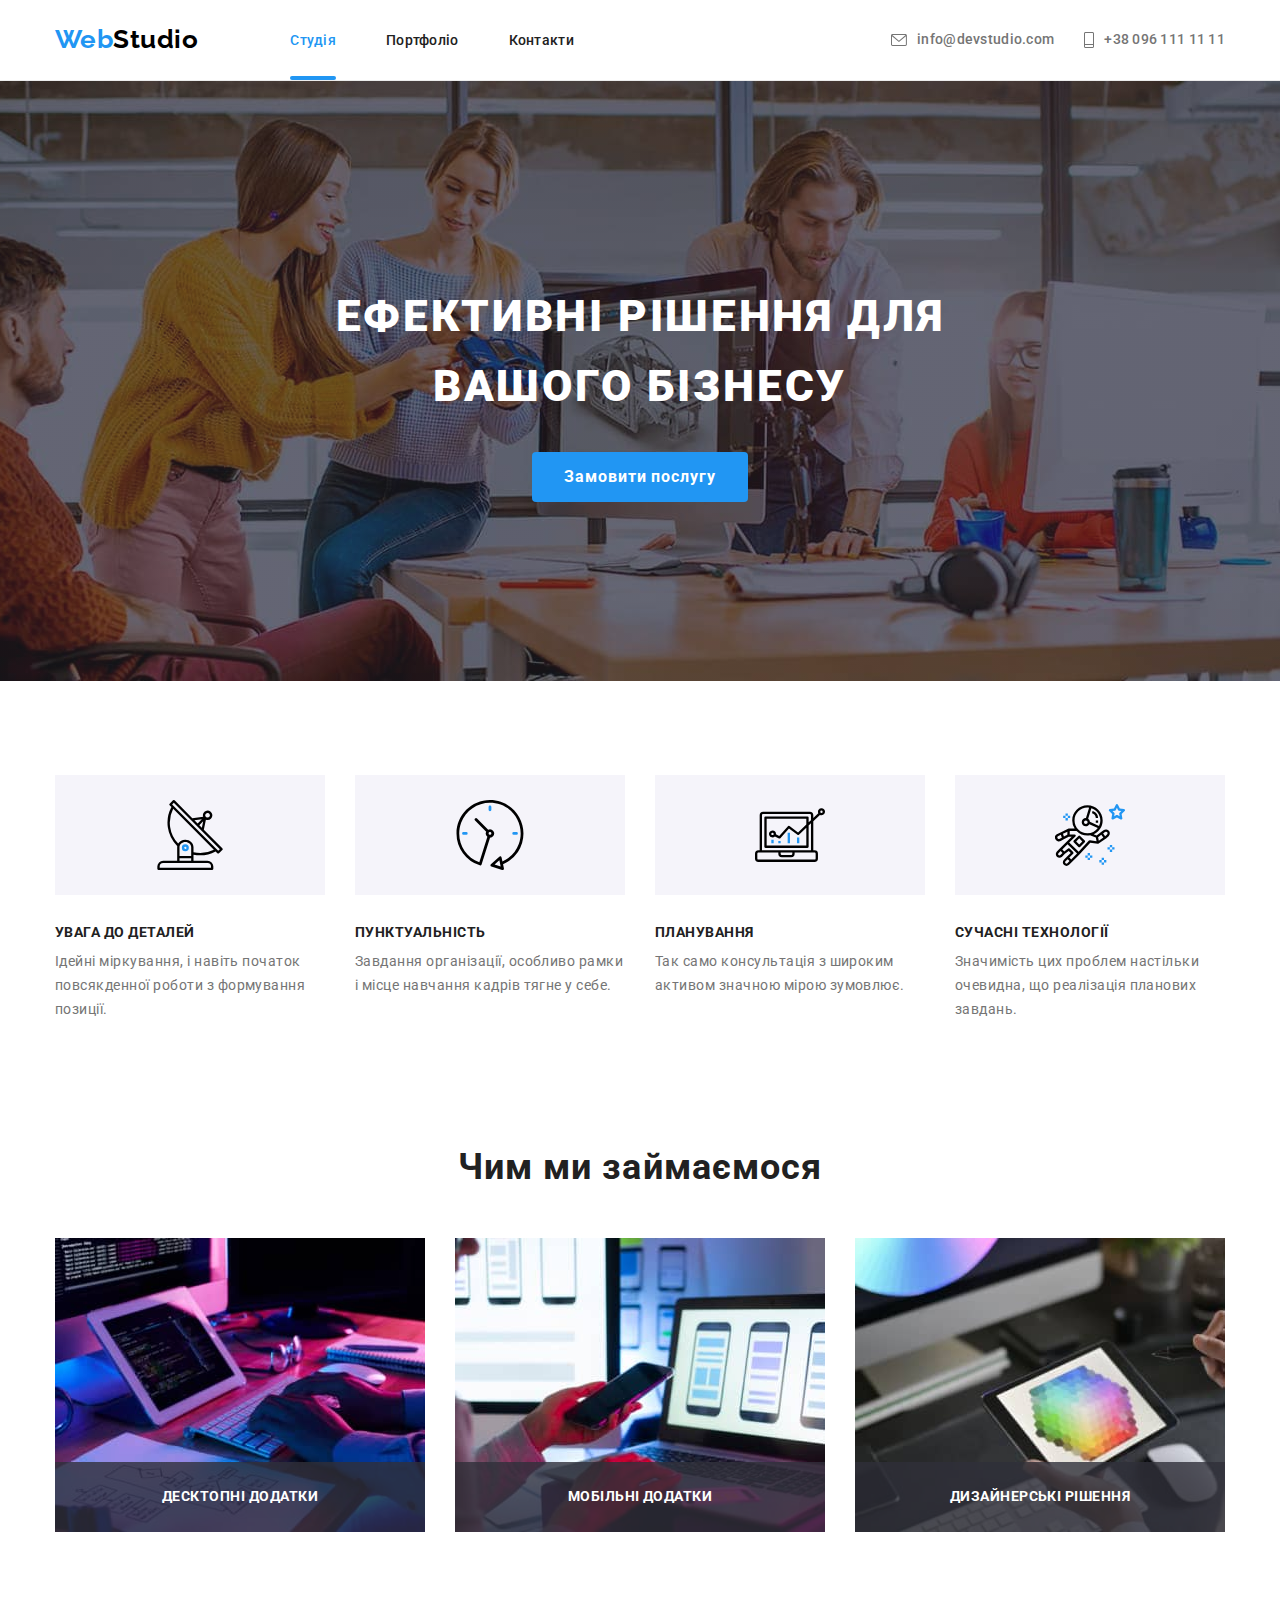
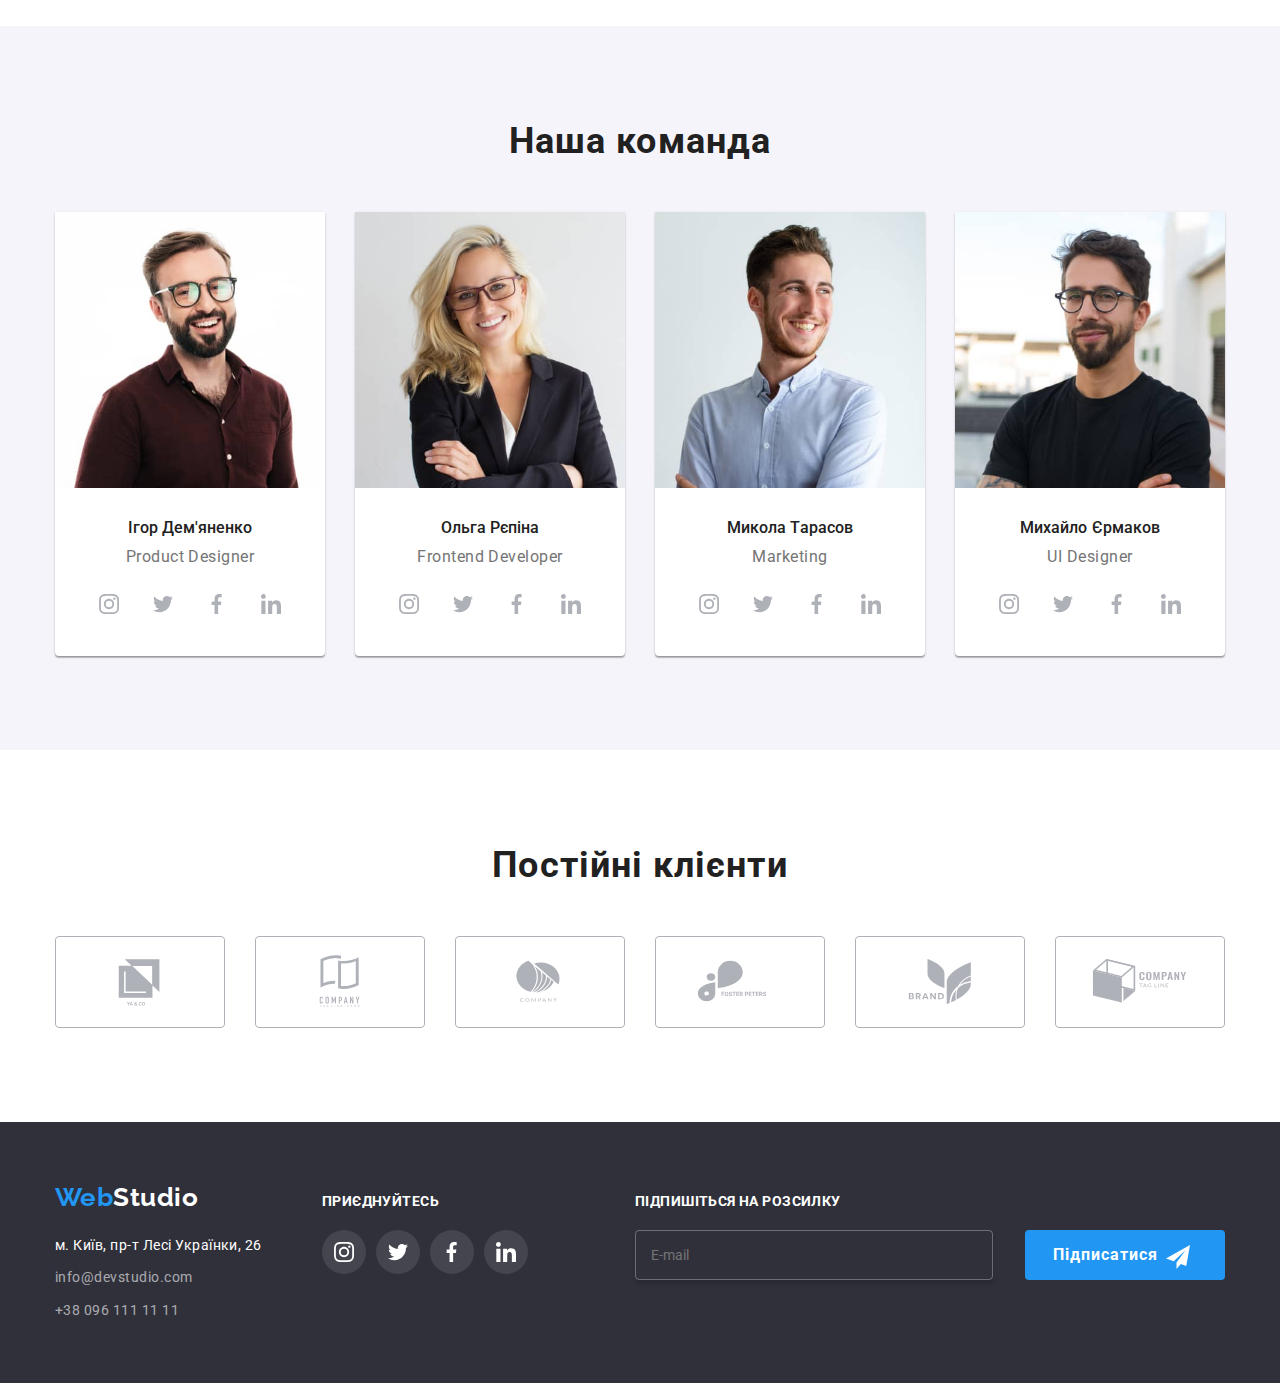
==== commit 9030f100: "footer" ====
--- a/index.html
+++ b/index.html
@@ -895,7 +895,7 @@
               ></textarea>
             </label>
           </div>
-          <div class="modal-formi-agreement">
+          <div class="modal-form-agreement">
             <label class="modal-form__check-field">
               <input
                 type="checkbox"
@@ -910,8 +910,8 @@
                 ></use>
               </svg>
               <span class="modal-form__text-agreement">
-                Погоджуюся з розсилкою та приймаю
-                <a href="" class="modal-form__conditions">Умови договору</a>
+                Погоджуюся з розсилкою та приймаю&nbsp;
+                <a href="#" class="modal-form__conditions">Умови договору</a>
               </span>
             </label>
           </div>
--- a/css/main.min.css
+++ b/css/main.min.css
@@ -1 +1 @@
-:root{--primary-color-text: #757575;--secondary-color-text: #212121;--accent-color: #2196f3;--hero-logo-text: #ffffff;--studio-color-text: #000000;--secondary-back-color: #2f303a;--team-btn-back-color: #f5f4fa;--hidden-btn-hero-color: #188ce8;--border: #ececec;--hero-bg-color: #c4c4c4;--social-list-icon: #afb1b8;--transition-dur-and-func: 250ms cubic-bezier(0.4, 0, 0.2, 1)}.visually-hidden{position:absolute;white-space:nowrap;width:1px;height:1px;overflow:hidden;border:0;padding:0;clip:rect(0 0 0 0);clip-path:inset(50%);margin:-1px}.footer-socials__link,.worker__socials-link{display:flex;align-items:center;justify-content:center;width:44px;height:44px;border-radius:50%}.footer-button,.hero__btn,.modal-form__button-submit{color:var(--hero-logo-text);background-color:var(--accent-color)}body{background-color:#fff;color:var(--primary-color-text);font-family:Roboto,sans-serif;letter-spacing:.03em}.list{list-style:none}.link{text-decoration:none}h1,h2,h3,h4,p{margin-bottom:0;margin-top:0}ul,ol{margin-bottom:0;margin-top:0;padding-left:0}.container{padding-left:15px;padding-right:15px}@media screen and (min-width: 480px){.container{max-width:450px;margin-left:auto;margin-right:auto}}@media screen and (min-width: 768px){.container{max-width:737px}}@media screen and (min-width: 1200px){.container{max-width:1200px}}.section{padding-top:60px;padding-bottom:60px}@media screen and (min-width: 1200px){.section{padding-top:94px;padding-bottom:94px}}.logo{font-family:Raleway,sans-serif;font-weight:700;font-size:26px;line-height:1.2;display:inline;color:var(--accent-color)}.logo__second-part--black{color:var(--studio-color-text)}.logo__second-part--white{color:var(--hero-logo-text)}.logo__margin-bottom{display:inline-block;margin-bottom:20px}.border-head{border-bottom:1px solid var(--border)}@media screen and (max-width: 767px){.page-header__container{display:flex;align-items:center;justify-content:space-between}}@media screen and (min-width: 768px){.page-header__container{display:flex;align-items:center}}.mobile-menu__container{position:relative;display:flex;flex-direction:column;padding:48px 40px;width:100%;height:100%}@media screen and (max-width: 767px){.menu{display:none}}@media screen and (min-width: 768px){.menu{display:flex;column-gap:50px;margin-left:87px}.menu__link{position:relative;font-size:14px;font-weight:500;letter-spacing:.02em;color:var(--secondary-color-text);line-height:1.1;padding:32px 0px;transition:color var(--transition-dur-and-func)}.menu__link::after{content:"";display:block;position:absolute;left:0;bottom:0;width:100%;height:4px;background-color:var(--accent-color);border-radius:2px;transform:scaleX(0);transition:transform var(--transition-dur-and-func)}.menu__link:hover::after,.menu__link:focus::after{transform:scaleX(1)}.menu__link--current{color:var(--accent-color)}.menu__link--current::after{content:"";display:block;position:absolute;left:0;bottom:0;width:100%;height:4px;background-color:var(--accent-color);border-radius:2px;transform:scaleX(1);transition:transform var(--transition-dur-and-func)}}@media screen and (min-width: 1200px){.menu{margin-left:92px}}@media screen and (max-width: 767px){.open-mobile-menu-btn{border:none;padding:0;background-color:rgba(0,0,0,0);line-height:0}.open-mobile-menu-btn__icon{width:40px;height:40px}}@media screen and (min-width: 768px){.open-mobile-menu-btn{display:none}}.mobile-menu{position:fixed;left:0;top:0;z-index:100;width:100%;height:100%;background-color:#fff;opacity:0;visibility:hidden;pointer-events:none;transition:opacity var(--transition-dur-and-func),visibility var(--transition-dur-and-func)}.mobile-menu.is-open{opacity:1;visibility:visible;pointer-events:auto}@media screen and (max-width: 767px){.mobile-menu__close-btn{position:absolute;top:10px;right:15px;border:none;padding:0;background-color:rgba(0,0,0,0);line-height:0}.mobile-menu__close-icon{width:40px;height:40px}.mobile-menu__close-icon:hover,.mobile-menu__close-icon:focus{fill:var(--accent-color)}}.mobile-menu__box{display:flex;flex-direction:column;height:100vh}@media screen and (max-width: 767px){.mobile-nav__list{font-size:40px;font-weight:500;letter-spacing:.02em;line-height:1.175}.mobile-nav__item:not(:last-child){margin-bottom:32px}.mobile-nav__link{color:var(--secondary-color-text)}.mobile-nav__link--current{color:var(--accent-color)}}@media screen and (max-width: 767px){.mobile-menu__contact-list{font-size:34px;font-weight:500;letter-spacing:.02em;line-height:1.17;margin-top:auto;margin-bottom:64px}.mobile-menu__tel{color:var(--accent-color)}.mobile-menu__email{font-size:24px;color:var(--primary-color-text)}}@media screen and (max-width: 767px){.mobile-socials__list{display:flex;flex-wrap:wrap;align-items:center;font-size:18px;font-weight:500;letter-spacing:.02em;line-height:1.2}.mobile-socials__item:not(:last-child){padding-right:10px;margin-right:10px;border-right:1px solid rgba(33,33,33,.2)}.mobile-socials__link{color:var(--accent-color)}}.auth-nav{display:none}@media screen and (min-width: 768px){.auth-nav{display:flex;flex-direction:column;row-gap:10px}.auth-nav--margin-left{margin-left:auto}.auth-nav__icon{display:flex;align-items:center;fill:currentColor;margin-right:10px}.auth-nav__link{display:flex;align-items:center;color:var(--primary-color-text);font-size:14px;font-weight:500;letter-spacing:.02em;line-height:1.1;transition:color var(--transition-dur-and-func)}.auth-nav__link:hover,.auth-nav__link:focus{color:var(--accent-color)}}@media screen and (min-width: 1200px){.auth-nav{display:flex;flex-direction:row;column-gap:30px}}@media screen and (max-width: 1999px){.title{color:var(--secondary-color-text);font-size:28px;font-weight:700;letter-spacing:.03em;line-height:1.17;text-align:center}.title_margin-bottom{margin-bottom:30px}}@media screen and (min-width: 1200px){.title{color:var(--secondary-color-text);font-size:36px;font-weight:700;letter-spacing:.03em;line-height:1.17;text-align:center}.title_margin-bottom{margin-bottom:50px}}.backdrop{position:fixed;top:0;left:0;z-index:100;width:100%;height:100%;background-color:rgba(0,0,0,.2);opacity:1;visibility:visible;pointer-events:auto;transition:opacity 1000ms cubic-bezier(0.4, 0, 0.2, 1),visibility 1000ms cubic-bezier(0.4, 0, 0.2, 1)}.is-hidden{opacity:0;visibility:hidden;pointer-events:none}@media screen and (min-width: 100px){.modal{max-width:450px;width:100%;height:100%;padding:40px;max-height:609px;overflow:scroll;padding:40px;background-color:#fff;position:absolute;top:50%;left:50%;transform:translate(-50%, -50%);box-shadow:0px 1px 3px rgba(0,0,0,.12),0px 1px 1px rgba(0,0,0,.14),0px 2px 1px rgba(0,0,0,.2);border-radius:4px}}@media screen and (max-width: 479px){.modal{width:90%}}.modal__close-btn{background:rgba(0,0,0,0);border:1px solid rgba(0,0,0,.1);position:absolute;top:8px;right:8px;display:flex;width:30px;height:30px;align-items:center;justify-content:center;cursor:pointer;border-radius:50%;transition:background-color var(--transition-dur-and-func),fill var(--transition-dur-and-func)}.modal__close-btn:hover,.modal__close-btn:focus{fill:var(--accent-color)}@media screen and (min-width: 320px){.modal-form__title{color:var(--secondary-color-text);font-size:20px;font-weight:700;letter-spacing:.03em;line-height:1.5;text-align:center;margin-bottom:12px}}.modal-form__button-submit{font-size:16px;font-weight:700;letter-spacing:.06em;align-self:center;width:200px;height:50px;border:none;padding:10px 52px;border-radius:4px;cursor:pointer;box-shadow:0px 4px 4px rgba(0,0,0,.15);transition:color var(--transition-dur-and-func),background-color var(--transition-dur-and-func),box-shadow var(--transition-dur-and-func)}.modal-form__button-submit:hover,.modal-form__button-submit:focus{background:var(--hidden-btn-hero-color);box-shadow:0px 4px 4px rgba(0,0,0,.15);border-radius:4px}@media screen and (min-width: 320px){.modal-form{padding:0px}.modal-form{display:flex;flex-direction:column}.modal-form__box{display:flex;flex-direction:column}.modal-form__desc{display:block;font-size:12px;font-weight:400;letter-spacing:.01em;line-height:1.16;margin-bottom:4px}.modal-form__field{margin-bottom:10px}.modal-form__input{width:100%;font-size:12px;border-radius:4px;border:1px solid rgba(33,33,33,.2);height:40px;padding-left:42px;transition:border var(--transition-dur-and-func)}.modal-form__input:focus{outline:none;border-color:var(--accent-color)}.modal-form__input-wrapper{position:relative;display:block}.modal-form__input-icon{position:absolute;top:50%;left:12px;transform:translateY(-50%);transition:fill var(--transition-dur-and-func)}.modal-form__input:focus+.modal-form__input-icon{fill:var(--accent-color)}.modal-form__comment{display:block;resize:none;padding:12px 16px;font-size:14px;line-height:1.16;height:120px;width:100%;border-radius:4px;border:1px solid rgba(33,33,33,.2);transition:border var(--transition-dur-and-func)}.modal-form__comment:focus{outline:none;border-color:var(--accent-color)}.modal-form__comment::placeholder{color:rgba(117,117,117,.5)}}@media screen and (min-width: 320px){.modal-formi-agreement{display:flex;align-items:center;justify-content:center;margin-bottom:30px;margin-top:10px}.modal-form__check-field{display:flex;font-size:12px;align-items:center;padding-left:13px}.modal-form__checkbox{appearance:none;position:absolute}.modal-form__own-checkbox{width:16px;height:15px;margin-right:7px;border:2px solid var(--secondary-color-text);border-radius:2px;cursor:pointer;transition:background-color var(--transition-dur-and-func)}.modal-form__checkbox :checked+.modal-form__own-checkbox{background-color:var(--accent-color);transition:background-color var(--transition-dur-and-func);border:none}.modal-form__checkbox :focus+.modal-form__own-checkbox{box-shadow:0 0 0 2px rgba(33,150,243,.5)}.modal-form__own-checkbox-icon{display:none}.modal-form__checkbox:checked+.modal-form__own-checkbox .modal-form__own-checkbox-icon{display:block;transition:fill var(--transition-dur-and-func)}.modal-form__text-agreement{font-size:12px;line-height:1.16}.modal-form__conditions{color:var(--accent-color)}.modal-form__conditions:hover{text-decoration:none}}.page-footer-container{display:flex;flex-direction:column;align-items:center}@media screen and (min-width: 767px)and (max-width: 1199px){.page-footer-container{justify-content:space-around;gap:0}}@media screen and (min-width: 1200px){.page-footer-container{flex-direction:row;align-items:baseline;text-align:start}}.category__btn{color:var(--secondary-color-text);background:var(--team-btn-back-color);font-family:inherit;font-size:16px;font-weight:500;letter-spacing:.03em;border:none;cursor:pointer;line-height:1.6;text-align:center;padding:6px 22px;border-radius:4px;transition:background-color var(--transition-dur-and-func),box-shadow var(--transition-dur-and-func),color var(--transition-dur-and-func)}.category__btn:active,.category__btn:hover,.category__btn:focus{background-color:var(--accent-color);color:var(--hero-logo-text);box-shadow:0px 3px 1px rgba(0,0,0,.1),0px 1px 2px rgba(0,0,0,.08),0px 2px 1px rgba(0,0,0,.12)}@media screen and (min-width: 320px){.category{display:flex;flex-wrap:wrap;justify-content:start;column-gap:8px;row-gap:15px;margin-bottom:40px}}@media screen and (min-width: 768px){.category{justify-content:center;margin-bottom:30px}}@media screen and (min-width: 1200px){.category{margin-bottom:50px}}.page-header{padding-top:16px;padding-bottom:16px}@media screen and (min-width: 768px){.page-header{padding-top:26px;padding-bottom:26px}}@media screen and (min-width: 1200px){.page-header{padding-top:24px;padding-bottom:25px}}.hero{text-align:center;max-width:480px;height:400px;padding:118px 0;margin-left:auto;margin-right:auto;background-color:var(--hero-bg-color);background-image:linear-gradient(rgba(47, 48, 58, 0.4), rgba(47, 48, 58, 0.4)),url("../../images/mobile/header-mobile.jpg");background-repeat:no-repeat;background-size:cover;background-position:center}.hero__text{color:var(--hero-logo-text);align-items:center;font-size:26px;font-weight:900;letter-spacing:.06em;line-height:1.6;text-align:center;text-transform:uppercase;margin-bottom:30px}.hero__btn{font-size:16px;font-weight:700;letter-spacing:.06em;border-radius:4px;cursor:pointer;font-family:inherit;line-height:1.9;padding:10px 32px;border:0;align-items:center;text-align:center;transition:background-color var(--transition-dur-and-func)}.hero__btn:hover,.hero__btn:focus{background:var(--hidden-btn-hero-color);box-shadow:0px 4px 4px rgba(0,0,0,.15);border-radius:4px}@media screen and (min-device-pixel-ratio: 2)and (max-width: 767px),screen and (min-resolution: 192dpi)and (max-width: 767px),screen and (min-resolution: 2dppx)and (max-width: 767px){.hero{background-image:linear-gradient(rgba(47, 48, 58, 0.4), rgba(47, 48, 58, 0.4)),url("../../images/mobile/header-mobile@2x.jpg")}}@media screen and (min-width: 768px){.hero{max-width:768px;background-image:linear-gradient(rgba(47, 48, 58, 0.4), rgba(47, 48, 58, 0.4)),url("../../images/tablet/header-tablet.jpg")}}@media screen and (min-device-pixel-ratio: 2)and (min-width: 768px),screen and (min-resolution: 192dpi)and (min-width: 768px),screen and (min-resolution: 2dppx)and (min-width: 768px){.hero{background-image:linear-gradient(rgba(47, 48, 58, 0.4), rgba(47, 48, 58, 0.4)),url("../../images/tablet/header-tablet@2x.jpg")}}@media screen and (min-width: 1200px){.hero{max-width:1600px;height:600px;padding:200px 0;background-image:linear-gradient(rgba(47, 48, 58, 0.4), rgba(47, 48, 58, 0.4)),url("../../images/desktop/work.jpg")}.hero__text{font-size:44px;font-weight:900;letter-spacing:.06em}}@media screen and (min-device-pixel-ratio: 2)and (min-width: 1200px),screen and (min-resolution: 192dpi)and (min-width: 1200px),screen and (min-resolution: 2dppx)and (min-width: 1200px){.hero{background-image:linear-gradient(rgba(47, 48, 58, 0.4), rgba(47, 48, 58, 0.4)),url("../../images//desktop/work@2x.jpg")}}.benefits{display:block}.benefits__item:not(:last-child){margin-bottom:30px}.benefits__wrapper{display:flex;background-color:var(--team-btn-back-color);height:120px;margin-bottom:30px;align-items:center;justify-content:center}.benefits__title{text-align:center;color:var(--secondary-color-text);font-size:14px;line-height:1.1;text-transform:uppercase;margin-bottom:10px}.benefits__text{font-size:14px;line-height:1.7}@media screen and (min-width: 767px)and (max-width: 1200px){.benefits{display:flex;flex-direction:row;flex-wrap:wrap;gap:30px}.benefits__item{width:calc((100% - 30px)/2)}.benefits__item:not(:last-child){margin-bottom:0px}.benefits__title{text-align:start}}@media screen and (min-width: 1200px){.benefits{display:flex;flex-direction:row;flex-wrap:wrap;gap:30px}.benefits__item{width:calc((100% - 90px)/4)}.benefits__title{text-align:start}}.work-section{display:none}@media screen and (min-width: 1200px){.work-section{display:block}.about{padding-top:0px}.example{display:flex;column-gap:30px}.example__icon{display:block;max-width:100%}.example__title{position:relative}.example__over-text{position:absolute;left:0;bottom:0;display:flex;align-items:center;justify-content:center;font-weight:700;font-size:14px;line-height:1.14;width:370px;height:70px;text-transform:uppercase;color:var(--hero-logo-text);background:rgba(47,48,58,.8)}}.team-section{background-color:var(--team-btn-back-color)}.worker__icon{max-width:100%;display:block;height:auto}.worker__item{background-color:var(--hero-logo-text);box-shadow:0px 1px 3px rgba(0,0,0,.12),0px 1px 1px rgba(0,0,0,.14),0px 2px 1px rgba(0,0,0,.2);border-radius:0px 0px 4px 4px}.worker__names-position{padding-top:30px;padding-bottom:30px}.worker__name{color:var(--secondary-color-text);font-size:16px;font-weight:500;letter-spacing:.003em;line-height:1.2;text-align:center;margin-bottom:10px}.worker__profession{margin-bottom:16px;font-size:16px;line-height:1.2;text-align:center}.worker__socials{display:flex;justify-content:center;column-gap:10px}.worker__socials-icon{display:flex;fill:var(--social-list-icon);transition:fill var(--transition-dur-and-func)}.worker__socials-link:hover .worker__socials-icon,.worker__socials-link:focus .worker__socials-icon{fill:var(--hero-logo-text)}.worker__socials-link{transition:background-color var(--transition-dur-and-func)}.worker__socials-link:hover,.worker__socials-link:focus{color:var(--hero-logo-text);background-color:var(--accent-color)}@media screen and (max-width: 767px){.workers{display:block}.worker__item:not(:last-child){margin-bottom:30px}}@media screen and (min-width: 768px)and (max-width: 1200px){.workers{display:flex;flex-wrap:wrap;flex-direction:row;gap:30px}.worker__item{width:calc((100% - 30px)/2)}}@media screen and (min-width: 1200px){.workers{display:flex;gap:30px}.worker__item{width:calc(100% - 22.5px)}}.customers{display:flex;flex-wrap:wrap;flex-direction:row;gap:30px}.customers__link{display:flex;align-items:center;justify-content:center;border-radius:4px;border:1px solid var(--social-list-icon);height:92px;color:var(--social-list-icon);transition:color var(--transition-dur-and-func),border var(--transition-dur-and-func)}.customers__link:hover,.customers__link:focus{border-color:var(--accent-color);color:var(--accent-color)}.customers__icon{width:106px;height:60px;fill:currentColor}@media screen and (max-width: 767px){.customers__item{width:calc((100% - 30px)/2)}}@media screen and (min-width: 768px)and (max-width: 1199px){.customers__item{width:calc((100% - 60px)/3)}}@media screen and (min-width: 1200px){.customers{flex-wrap:nowrap}.customers__item{flex-basis:calc(100% - 25px)}}.goods-overlay{position:relative;overflow:hidden;transform:translateY(0%)}.overlay{display:flex;align-items:center;justify-content:center;font-size:18px;line-height:1.5;padding:63px 24px;position:absolute;top:0;left:0;width:100%;height:100%;transform:translateY(100%);transition:transform var(--transition-dur-and-func);color:#fff;background-color:rgba(33,150,243,.9)}.section-icon:hover .overlay,.section-icon:focus .overlay{transform:translateY(0%)}.items{display:flex;flex-wrap:wrap;gap:30px}.goods{flex-basis:calc((100% - 60px)/3)}.type{padding:20px 24px;border-bottom:1px solid var(--border);border-right:1px solid var(--border);border-left:1px solid var(--border)}.section-icon{display:block;transition:box-shadow var(--transition-dur-and-func)}.section-icon:hover,.section-icon:focus{box-shadow:0px 4px 4px rgba(0,0,0,.25)}.section-icon .icon-title{color:var(--secondary-color-text);font-size:18px;font-weight:700;letter-spacing:.06em;line-height:2;margin-bottom:4px}.section-icon .icon-text{color:var(--primary-color-text);font-size:16px;line-height:1.9}.page-footer-container__box{display:flex;flex-direction:column;gap:60px;text-align:center;margin-bottom:60px}.page-footer{background-color:var(--secondary-back-color);padding-top:60px;padding-bottom:60px}.address__item:not(:last-child){margin-bottom:9px}.address__link{color:var(--hero-logo-text);font-style:normal;font-size:14px;line-height:1.7;transition:color var(--transition-dur-and-func)}.address__contacts{color:rgba(255,255,255,.6);font-style:normal;font-size:14px;line-height:1.7;transition:color var(--transition-dur-and-func)}.footer-socials__title{font-size:14px;font-weight:700;letter-spacing:.03em;text-align:center;color:var(--hero-logo-text);margin-bottom:20px;text-transform:uppercase}.footer-socials__list{display:flex;column-gap:10px}.footer-socials__link{background:rgba(255,255,255,.1);color:var(--hero-logo-text);transition:background var(--transition-dur-and-func)}.footer-socials__link:hover,.footer-socials__link:focus{background:var(--accent-color)}.footer-social__icon{fill:currentColor}.form-footer{display:flex;flex-direction:column;align-items:center;gap:20px}.footer-mailing__input{font-family:Roboto,sans-serif;height:50px;width:450px;max-width:450px;font-size:14px;line-height:1.25;padding-left:15px;margin-right:12px;border-radius:4px;color:rgba(255,255,255,.6);background-color:rgba(0,0,0,0);border:1px solid rgba(255,255,255,.3);box-shadow:0px 4px 4px rgba(0,0,0,.15);outline:none}.footer-button{font-family:Roboto,sans-serif;display:flex;position:relative;font-size:16px;font-weight:700;letter-spacing:.06em;line-height:1.88;border-radius:4px;border:none;width:200px;height:50px;padding:10px 28px;cursor:pointer;transition:color var(--transition-dur-and-func),background-color var(--transition-dur-and-func),box-shadow var(--transition-dur-and-func)}.footer-button:focus,.footer-button:hover{background:var(--hidden-btn-hero-color);box-shadow:0px 4px 4px rgba(0,0,0,.15);border-radius:4px}.footer-button__icon{position:absolute;right:35px;top:15px;width:24px;height:24px;fill:#fff}@media screen and (max-width: 767px){.subscribe{width:100%}}@media screen and (min-width: 768px)and (max-width: 1199px){.page-footer-container__box{flex-direction:row;align-items:baseline;gap:165px}.subscribe{width:100%}.footer-mailing__input{width:450px}}@media screen and (min-width: 1200px){.page-footer-container__box{flex-direction:row;gap:60px;margin-bottom:0;align-items:baseline}.form-footer{flex-direction:row;align-items:center;gap:20px}.footer-logo{text-align:start}.footer-socials__title{text-align:start}.subscribe{margin-left:auto}.footer-mailing__input{width:358px}}/*# sourceMappingURL=main.min.css.map */+:root{--primary-color-text: #757575;--secondary-color-text: #212121;--accent-color: #2196f3;--hero-logo-text: #ffffff;--studio-color-text: #000000;--secondary-back-color: #2f303a;--team-btn-back-color: #f5f4fa;--hidden-btn-hero-color: #188ce8;--border: #ececec;--hero-bg-color: #c4c4c4;--social-list-icon: #afb1b8;--transition-dur-and-func: 250ms cubic-bezier(0.4, 0, 0.2, 1)}.visually-hidden{position:absolute;white-space:nowrap;width:1px;height:1px;overflow:hidden;border:0;padding:0;clip:rect(0 0 0 0);clip-path:inset(50%);margin:-1px}.footer-socials__link,.worker__socials-link{display:flex;align-items:center;justify-content:center;width:44px;height:44px;border-radius:50%}.footer-button,.hero__btn,.modal-form__button-submit{color:var(--hero-logo-text);background-color:var(--accent-color)}body{background-color:#fff;color:var(--primary-color-text);font-family:Roboto,sans-serif;letter-spacing:.03em}.list{list-style:none}.link{text-decoration:none}h1,h2,h3,h4,p{margin-bottom:0;margin-top:0}ul,ol{margin-bottom:0;margin-top:0;padding-left:0}.container{padding-left:15px;padding-right:15px}@media screen and (min-width: 480px){.container{max-width:450px;margin-left:auto;margin-right:auto}}@media screen and (min-width: 768px){.container{max-width:737px}}@media screen and (min-width: 1200px){.container{max-width:1200px}}.section{padding-top:60px;padding-bottom:60px}@media screen and (min-width: 1200px){.section{padding-top:94px;padding-bottom:94px}}.logo{font-family:Raleway,sans-serif;font-weight:700;font-size:26px;line-height:1.2;color:var(--accent-color)}.logo__second-part--black{color:var(--studio-color-text)}.logo__second-part--white{color:var(--hero-logo-text)}.logo__margin-bottom{display:inline-block;margin-bottom:20px}.border-head{border-bottom:1px solid var(--border)}@media screen and (max-width: 767px){.page-header__container{display:flex;align-items:center;justify-content:space-between;height:60px}}@media screen and (min-width: 768px){.page-header__container{display:flex;align-items:center;height:80px}}.mobile-menu__container{position:relative;display:flex;flex-direction:column;padding:48px 40px;width:100%;height:100%}@media screen and (max-width: 767px){.menu{display:none}}@media screen and (min-width: 768px){.menu{display:flex;column-gap:50px;margin-left:87px}.menu__link{position:relative;font-size:14px;font-weight:500;letter-spacing:.02em;color:var(--secondary-color-text);line-height:1.1;padding:32px 0px;transition:color var(--transition-dur-and-func)}.menu__link::after{content:"";display:block;position:absolute;left:0;bottom:0;width:100%;height:4px;background-color:var(--accent-color);border-radius:2px;transform:scaleX(0);transition:transform var(--transition-dur-and-func)}.menu__link:hover::after,.menu__link:focus::after{transform:scaleX(1)}.menu__link--current{color:var(--accent-color)}.menu__link--current::after{content:"";display:block;position:absolute;left:0;bottom:0;width:100%;height:4px;background-color:var(--accent-color);border-radius:2px;transform:scaleX(1);transition:transform var(--transition-dur-and-func)}}.page-nav :hover,.page-nav :focus{color:var(--accent-color)}@media screen and (min-width: 1200px){.menu{margin-left:92px}}@media screen and (max-width: 767px){.open-mobile-menu-btn{border:none;padding:0;background-color:rgba(0,0,0,0);line-height:0}.open-mobile-menu-btn__icon{width:40px;height:40px}}@media screen and (min-width: 768px){.open-mobile-menu-btn{display:none}}.mobile-menu{position:fixed;left:0;top:0;z-index:100;width:100%;height:100%;background-color:#fff;opacity:0;visibility:hidden;pointer-events:none;transition:opacity var(--transition-dur-and-func),visibility var(--transition-dur-and-func)}.mobile-menu.is-open{opacity:1;visibility:visible;pointer-events:auto}@media screen and (max-width: 767px){.mobile-menu__close-btn{position:absolute;top:10px;right:15px;border:none;padding:0;background-color:rgba(0,0,0,0);line-height:0}.mobile-menu__close-icon{width:40px;height:40px}.mobile-menu__close-icon:hover,.mobile-menu__close-icon:focus{fill:var(--accent-color)}}.mobile-menu__box{display:flex;flex-direction:column;height:100vh}@media screen and (max-width: 767px){.mobile-nav__list{font-size:40px;font-weight:500;letter-spacing:.02em;line-height:1.175}.mobile-nav__item:not(:last-child){margin-bottom:32px}.mobile-nav__link{color:var(--secondary-color-text)}.mobile-nav__link--current{color:var(--accent-color)}}@media screen and (max-width: 767px){.mobile-menu__contact-list{font-size:34px;font-weight:500;letter-spacing:.02em;line-height:1.17;margin-top:auto;margin-bottom:64px}.mobile-menu__tel{color:var(--accent-color)}.mobile-menu__email{font-size:24px;color:var(--primary-color-text)}}@media screen and (max-width: 767px){.mobile-socials__list{display:flex;flex-wrap:wrap;align-items:center;font-size:18px;font-weight:500;letter-spacing:.02em;line-height:1.2}.mobile-socials__item:not(:last-child){padding-right:10px;margin-right:10px;border-right:1px solid rgba(33,33,33,.2)}.mobile-socials__link{color:var(--accent-color)}}.auth-nav{display:none}@media screen and (min-width: 768px){.auth-nav{display:flex;flex-direction:column;row-gap:10px}.auth-nav--margin-left{margin-left:auto}.auth-nav__icon{display:flex;align-items:center;fill:currentColor;margin-right:10px}.auth-nav__link{display:flex;align-items:center;color:var(--primary-color-text);font-size:14px;font-weight:500;letter-spacing:.02em;line-height:1.1;transition:color var(--transition-dur-and-func)}.auth-nav__link:hover,.auth-nav__link:focus{color:var(--accent-color)}}@media screen and (min-width: 1200px){.auth-nav{display:flex;flex-direction:row;column-gap:30px}}@media screen and (max-width: 1999px){.title{color:var(--secondary-color-text);font-size:28px;font-weight:700;letter-spacing:.03em;line-height:1.17;text-align:center}.title_margin-bottom{margin-bottom:30px}}@media screen and (min-width: 1200px){.title{color:var(--secondary-color-text);font-size:36px;font-weight:700;letter-spacing:.03em;line-height:1.17;text-align:center}.title_margin-bottom{margin-bottom:50px}}.backdrop{position:fixed;top:0;left:0;z-index:100;width:100%;height:100%;background-color:rgba(0,0,0,.2);opacity:1;visibility:visible;pointer-events:auto;transition:opacity 1000ms cubic-bezier(0.4, 0, 0.2, 1),visibility 1000ms cubic-bezier(0.4, 0, 0.2, 1)}.is-hidden{opacity:0;visibility:hidden;pointer-events:none}@media screen and (min-width: 100px){.modal{max-width:450px;width:100%;height:100%;padding:40px;max-height:609px;overflow:scroll;padding:40px;background-color:#fff;position:absolute;top:50%;left:50%;transform:translate(-50%, -50%);box-shadow:0px 1px 3px rgba(0,0,0,.12),0px 1px 1px rgba(0,0,0,.14),0px 2px 1px rgba(0,0,0,.2);border-radius:4px}}@media screen and (max-width: 479px){.modal{width:90%}}@media screen and (min-width: 1200px){.modal{max-width:528px;max-height:581px}}.modal__close-btn{background:rgba(0,0,0,0);border:1px solid rgba(0,0,0,.1);position:absolute;top:8px;right:8px;display:flex;width:30px;height:30px;align-items:center;justify-content:center;cursor:pointer;border-radius:50%;transition:background-color var(--transition-dur-and-func),fill var(--transition-dur-and-func)}.modal__close-btn:hover,.modal__close-btn:focus{fill:var(--accent-color)}@media screen and (min-width: 320px){.modal-form__title{color:var(--secondary-color-text);font-size:20px;font-weight:700;letter-spacing:.03em;line-height:1.5;text-align:center;margin-bottom:12px}}@media screen and (min-width: 1200px){.modal-form__title{line-height:1.15}}@media screen and (min-width: 320px){.modal-form{padding:0px}.modal-form{display:flex;flex-direction:column}.modal-form__box{display:flex;flex-direction:column}.modal-form__desc{display:block;font-size:12px;font-weight:400;letter-spacing:.01em;line-height:1.16;margin-bottom:4px}.modal-form__field{margin-bottom:10px}.modal-form__input{width:100%;font-size:12px;border-radius:4px;border:1px solid rgba(33,33,33,.2);height:40px;padding-left:42px;transition:border var(--transition-dur-and-func)}.modal-form__input:focus{outline:none;border-color:var(--accent-color)}.modal-form__input-wrapper{position:relative;display:block}.modal-form__input-icon{position:absolute;top:50%;left:12px;transform:translateY(-50%);transition:fill var(--transition-dur-and-func)}.modal-form__input:focus+.modal-form__input-icon{fill:var(--accent-color)}.modal-form__comment{display:block;resize:none;padding:12px 16px;font-size:14px;line-height:1.16;height:120px;width:100%;border-radius:4px;border:1px solid rgba(33,33,33,.2);transition:border var(--transition-dur-and-func)}.modal-form__comment:focus{outline:none;border-color:var(--accent-color)}.modal-form__comment::placeholder{color:rgba(117,117,117,.5)}}@media screen and (min-width: 320px){.modal-form-agreement{display:flex;align-items:center;justify-content:center;margin-bottom:30px;margin-top:10px}.modal-form__check-field{display:flex;align-items:center}.modal-form__checkbox{appearance:none;position:absolute}.modal-form__own-checkbox{width:16px;height:15px;margin-right:7px;border:2px solid var(--secondary-color-text);border-radius:2px;cursor:pointer;transition:background-color var(--transition-dur-and-func)}.modal-form__checkbox :checked+.modal-form__own-checkbox{background-color:var(--accent-color);transition:background-color var(--transition-dur-and-func);border:none}.modal-form__checkbox :focus+.modal-form__own-checkbox{box-shadow:0 0 0 2px rgba(33,150,243,.5)}.modal-form__own-checkbox-icon{display:none}.modal-form__checkbox:checked+.modal-form__own-checkbox .modal-form__own-checkbox-icon{display:block;transition:fill var(--transition-dur-and-func)}.modal-form__text-agreement{font-size:12px;line-height:1.16}.modal-form__conditions{color:var(--accent-color)}.modal-form__conditions:hover{text-decoration:none}}@media screen and (min-width: 1200px){.modal-form__text-agreement{font-size:14px;line-height:1.7}}.modal-form__button-submit{font-size:16px;font-weight:700;letter-spacing:.06em;align-self:center;width:200px;height:50px;border:none;padding:10px 52px;border-radius:4px;cursor:pointer;box-shadow:0px 4px 4px rgba(0,0,0,.15);transition:color var(--transition-dur-and-func),background-color var(--transition-dur-and-func),box-shadow var(--transition-dur-and-func)}.modal-form__button-submit:hover,.modal-form__button-submit:focus{background:var(--hidden-btn-hero-color);box-shadow:0px 4px 4px rgba(0,0,0,.15);border-radius:4px}.page-footer-container{display:flex;flex-direction:column;align-items:center}@media screen and (min-width: 767px)and (max-width: 1199px){.page-footer-container{justify-content:space-around;gap:0}}@media screen and (min-width: 1200px){.page-footer-container{flex-direction:row;align-items:baseline;text-align:start}}.category__btn{color:var(--secondary-color-text);background:var(--team-btn-back-color);font-family:inherit;font-size:16px;font-weight:500;letter-spacing:.03em;border:none;cursor:pointer;line-height:1.6;text-align:center;padding:6px 22px;border-radius:4px;transition:background-color var(--transition-dur-and-func),box-shadow var(--transition-dur-and-func),color var(--transition-dur-and-func)}.category__btn:active,.category__btn:hover,.category__btn:focus{background-color:var(--accent-color);color:var(--hero-logo-text);box-shadow:0px 3px 1px rgba(0,0,0,.1),0px 1px 2px rgba(0,0,0,.08),0px 2px 1px rgba(0,0,0,.12)}@media screen and (min-width: 320px){.category{display:flex;flex-wrap:wrap;justify-content:start;column-gap:8px;row-gap:15px;margin-bottom:40px}}@media screen and (min-width: 768px){.category{justify-content:center;margin-bottom:30px}}@media screen and (min-width: 1200px){.category{margin-bottom:50px}}.hero{text-align:center;max-width:480px;height:400px;padding:118px 0;margin-left:auto;margin-right:auto;background-color:var(--hero-bg-color);background-image:linear-gradient(rgba(47, 48, 58, 0.4), rgba(47, 48, 58, 0.4)),url("../../images/mobile/header-mobile.jpg");background-repeat:no-repeat;background-size:cover;background-position:center}.hero__text{color:var(--hero-logo-text);align-items:center;font-size:26px;font-weight:900;letter-spacing:.06em;line-height:1.6;text-align:center;text-transform:uppercase;margin-bottom:30px}.hero__btn{font-size:16px;font-weight:700;letter-spacing:.06em;border-radius:4px;cursor:pointer;font-family:inherit;line-height:1.9;padding:10px 32px;border:0;align-items:center;text-align:center;transition:background-color var(--transition-dur-and-func)}.hero__btn:hover,.hero__btn:focus{background:var(--hidden-btn-hero-color);box-shadow:0px 4px 4px rgba(0,0,0,.15);border-radius:4px}@media screen and (min-device-pixel-ratio: 2)and (max-width: 767px),screen and (min-resolution: 192dpi)and (max-width: 767px),screen and (min-resolution: 2dppx)and (max-width: 767px){.hero{background-image:linear-gradient(rgba(47, 48, 58, 0.4), rgba(47, 48, 58, 0.4)),url("../../images/mobile/header-mobile@2x.jpg")}}@media screen and (min-width: 768px){.hero{max-width:768px;background-image:linear-gradient(rgba(47, 48, 58, 0.4), rgba(47, 48, 58, 0.4)),url("../../images/tablet/header-tablet.jpg")}}@media screen and (min-device-pixel-ratio: 2)and (min-width: 768px),screen and (min-resolution: 192dpi)and (min-width: 768px),screen and (min-resolution: 2dppx)and (min-width: 768px){.hero{background-image:linear-gradient(rgba(47, 48, 58, 0.4), rgba(47, 48, 58, 0.4)),url("../../images/tablet/header-tablet@2x.jpg")}}@media screen and (min-width: 1200px){.hero{max-width:1600px;height:600px;padding:200px 0;background-image:linear-gradient(rgba(47, 48, 58, 0.4), rgba(47, 48, 58, 0.4)),url("../../images/desktop/work.jpg")}.hero__text{font-size:44px;font-weight:900;letter-spacing:.06em}}@media screen and (min-device-pixel-ratio: 2)and (min-width: 1200px),screen and (min-resolution: 192dpi)and (min-width: 1200px),screen and (min-resolution: 2dppx)and (min-width: 1200px){.hero{background-image:linear-gradient(rgba(47, 48, 58, 0.4), rgba(47, 48, 58, 0.4)),url("../../images//desktop/work@2x.jpg")}}.benefits{display:block}.benefits__item:not(:last-child){margin-bottom:30px}.benefits__wrapper{display:flex;background-color:var(--team-btn-back-color);height:120px;margin-bottom:30px;align-items:center;justify-content:center}.benefits__title{text-align:center;color:var(--secondary-color-text);font-size:14px;line-height:1.1;text-transform:uppercase;margin-bottom:10px}.benefits__text{font-size:14px;line-height:1.7}@media screen and (min-width: 767px)and (max-width: 1200px){.benefits{display:flex;flex-direction:row;flex-wrap:wrap;gap:30px}.benefits__item{width:calc((100% - 30px)/2)}.benefits__item:not(:last-child){margin-bottom:0px}.benefits__title{text-align:start}}@media screen and (min-width: 1200px){.benefits{display:flex;flex-direction:row;flex-wrap:wrap;gap:30px}.benefits__item{width:calc((100% - 90px)/4)}.benefits__title{text-align:start}}.work-section{display:none}@media screen and (min-width: 1200px){.work-section{display:block}.about{padding-top:0px}.example{display:flex;column-gap:30px}.example__icon{display:block;max-width:100%}.example__title{position:relative}.example__over-text{position:absolute;left:0;bottom:0;display:flex;align-items:center;justify-content:center;font-weight:700;font-size:14px;line-height:1.14;width:370px;height:70px;text-transform:uppercase;color:var(--hero-logo-text);background:rgba(47,48,58,.8)}}.team-section{background-color:var(--team-btn-back-color)}.worker__icon{max-width:100%;display:block;height:auto}.worker__item{background-color:var(--hero-logo-text);box-shadow:0px 1px 3px rgba(0,0,0,.12),0px 1px 1px rgba(0,0,0,.14),0px 2px 1px rgba(0,0,0,.2);border-radius:0px 0px 4px 4px}.worker__names-position{padding-top:30px;padding-bottom:30px}.worker__name{color:var(--secondary-color-text);font-size:16px;font-weight:500;letter-spacing:.003em;line-height:1.2;text-align:center;margin-bottom:10px}.worker__profession{margin-bottom:16px;font-size:16px;line-height:1.2;text-align:center}.worker__socials{display:flex;justify-content:center;column-gap:10px}.worker__socials-icon{display:flex;fill:var(--social-list-icon);transition:fill var(--transition-dur-and-func)}.worker__socials-link:hover .worker__socials-icon,.worker__socials-link:focus .worker__socials-icon{fill:var(--hero-logo-text)}.worker__socials-link{transition:background-color var(--transition-dur-and-func)}.worker__socials-link:hover,.worker__socials-link:focus{color:var(--hero-logo-text);background-color:var(--accent-color)}@media screen and (max-width: 767px){.workers{display:block}.worker__item:not(:last-child){margin-bottom:30px}}@media screen and (min-width: 768px)and (max-width: 1200px){.workers{display:flex;flex-wrap:wrap;flex-direction:row;gap:30px}.worker__item{width:calc((100% - 30px)/2)}}@media screen and (min-width: 1200px){.workers{display:flex;gap:30px}.worker__item{width:calc(100% - 22.5px)}}.customers{display:flex;flex-wrap:wrap;flex-direction:row;gap:30px}.customers__link{display:flex;align-items:center;justify-content:center;border-radius:4px;border:1px solid var(--social-list-icon);height:92px;color:var(--social-list-icon);transition:color var(--transition-dur-and-func),border var(--transition-dur-and-func)}.customers__link:hover,.customers__link:focus{border-color:var(--accent-color);color:var(--accent-color)}.customers__icon{width:106px;height:60px;fill:currentColor}@media screen and (max-width: 767px){.customers__item{width:calc((100% - 30px)/2)}}@media screen and (min-width: 768px)and (max-width: 1199px){.customers__item{width:calc((100% - 60px)/3)}}@media screen and (min-width: 1200px){.customers{flex-wrap:nowrap}.customers__item{flex-basis:calc(100% - 25px)}}@media screen and (min-width: 320px){.overlay{position:relative;overflow:hidden;transform:translateY(0%)}.overlay__text{display:flex;align-items:center;justify-content:center;font-size:18px;line-height:1.5;padding:63px 24px;position:absolute;top:0;left:0;width:100%;height:100%;transform:translateY(100%);transition:transform var(--transition-dur-and-func);color:#fff;background-color:rgba(33,150,243,.9)}.grid__link:hover .overlay__text,.grid__link:focus .overlay__text{transform:translateY(0%)}.grid{display:flex;flex-direction:column;gap:30px}.description{padding:20px 24px;border-bottom:1px solid var(--border);border-right:1px solid var(--border);border-left:1px solid var(--border)}.grid__link{display:block;transition:box-shadow var(--transition-dur-and-func)}.grid__link:hover,.grid__link:focus{box-shadow:0px 4px 4px rgba(0,0,0,.25)}.description__title{color:var(--secondary-color-text);font-size:18px;font-weight:700;letter-spacing:.06em;line-height:2;margin-bottom:4px}.description__text{color:var(--primary-color-text);font-size:16px;line-height:1.9}.overlay__thumb{display:block;max-width:100%;height:auto}}@media screen and (min-width: 768px){.grid{flex-direction:row;flex-wrap:wrap;gap:30px}.grid__item{flex-basis:calc((100% - 30px)/2)}}@media screen and (min-width: 1200px){.grid__item{flex-basis:calc((100% - 60px)/3)}}.page-footer-container__box{display:flex;flex-direction:column;gap:60px;text-align:center;margin-bottom:60px}.page-footer{background-color:var(--secondary-back-color);padding-top:60px;padding-bottom:60px}.address__item:not(:last-child){margin-bottom:9px}.address__link{color:var(--hero-logo-text);font-style:normal;font-size:14px;line-height:1.7;transition:color var(--transition-dur-and-func)}.address__contacts{color:rgba(255,255,255,.6);font-style:normal;font-size:14px;line-height:1.7;transition:color var(--transition-dur-and-func)}.footer-socials__title{font-size:14px;font-weight:700;letter-spacing:.03em;text-align:center;color:var(--hero-logo-text);margin-bottom:20px;text-transform:uppercase}.footer-socials__list{display:flex;column-gap:10px}.footer-socials__link{background:rgba(255,255,255,.1);color:var(--hero-logo-text);transition:background var(--transition-dur-and-func)}.footer-socials__link:hover,.footer-socials__link:focus{background:var(--accent-color)}.footer-social__icon{fill:currentColor}.form-footer{display:flex;flex-direction:column;align-items:center;gap:20px}.footer-mailing__input{font-family:Roboto,sans-serif;height:50px;width:300px;max-width:450px;font-size:14px;line-height:1.25;padding-left:15px;margin-right:12px;border-radius:4px;color:rgba(255,255,255,.6);background-color:rgba(0,0,0,0);border:1px solid rgba(255,255,255,.3);box-shadow:0px 4px 4px rgba(0,0,0,.15);outline:none}.footer-button{font-family:Roboto,sans-serif;display:flex;position:relative;font-size:16px;font-weight:700;letter-spacing:.06em;line-height:1.88;border-radius:4px;border:none;width:200px;height:50px;padding:10px 28px;cursor:pointer;transition:color var(--transition-dur-and-func),background-color var(--transition-dur-and-func),box-shadow var(--transition-dur-and-func)}.footer-button:focus,.footer-button:hover{background:var(--hidden-btn-hero-color);box-shadow:0px 4px 4px rgba(0,0,0,.15);border-radius:4px}.footer-button__icon{position:absolute;right:35px;top:15px;width:24px;height:24px;fill:#fff}@media screen and (max-width: 767px){.subscribe{width:100%}}@media screen and (min-width: 768px)and (max-width: 1199px){.page-footer-container__box{flex-direction:row;align-items:baseline;gap:165px}.subscribe{width:100%}.footer-mailing__input{width:450px}}@media screen and (min-width: 1200px){.page-footer-container__box{flex-direction:row;gap:60px;margin-bottom:0;align-items:baseline}.form-footer{flex-direction:row;align-items:center;gap:20px}.footer-logo{text-align:start}.footer-socials__title{text-align:start}.subscribe{margin-left:auto}.footer-mailing__input{width:358px}}/*# sourceMappingURL=main.min.css.map */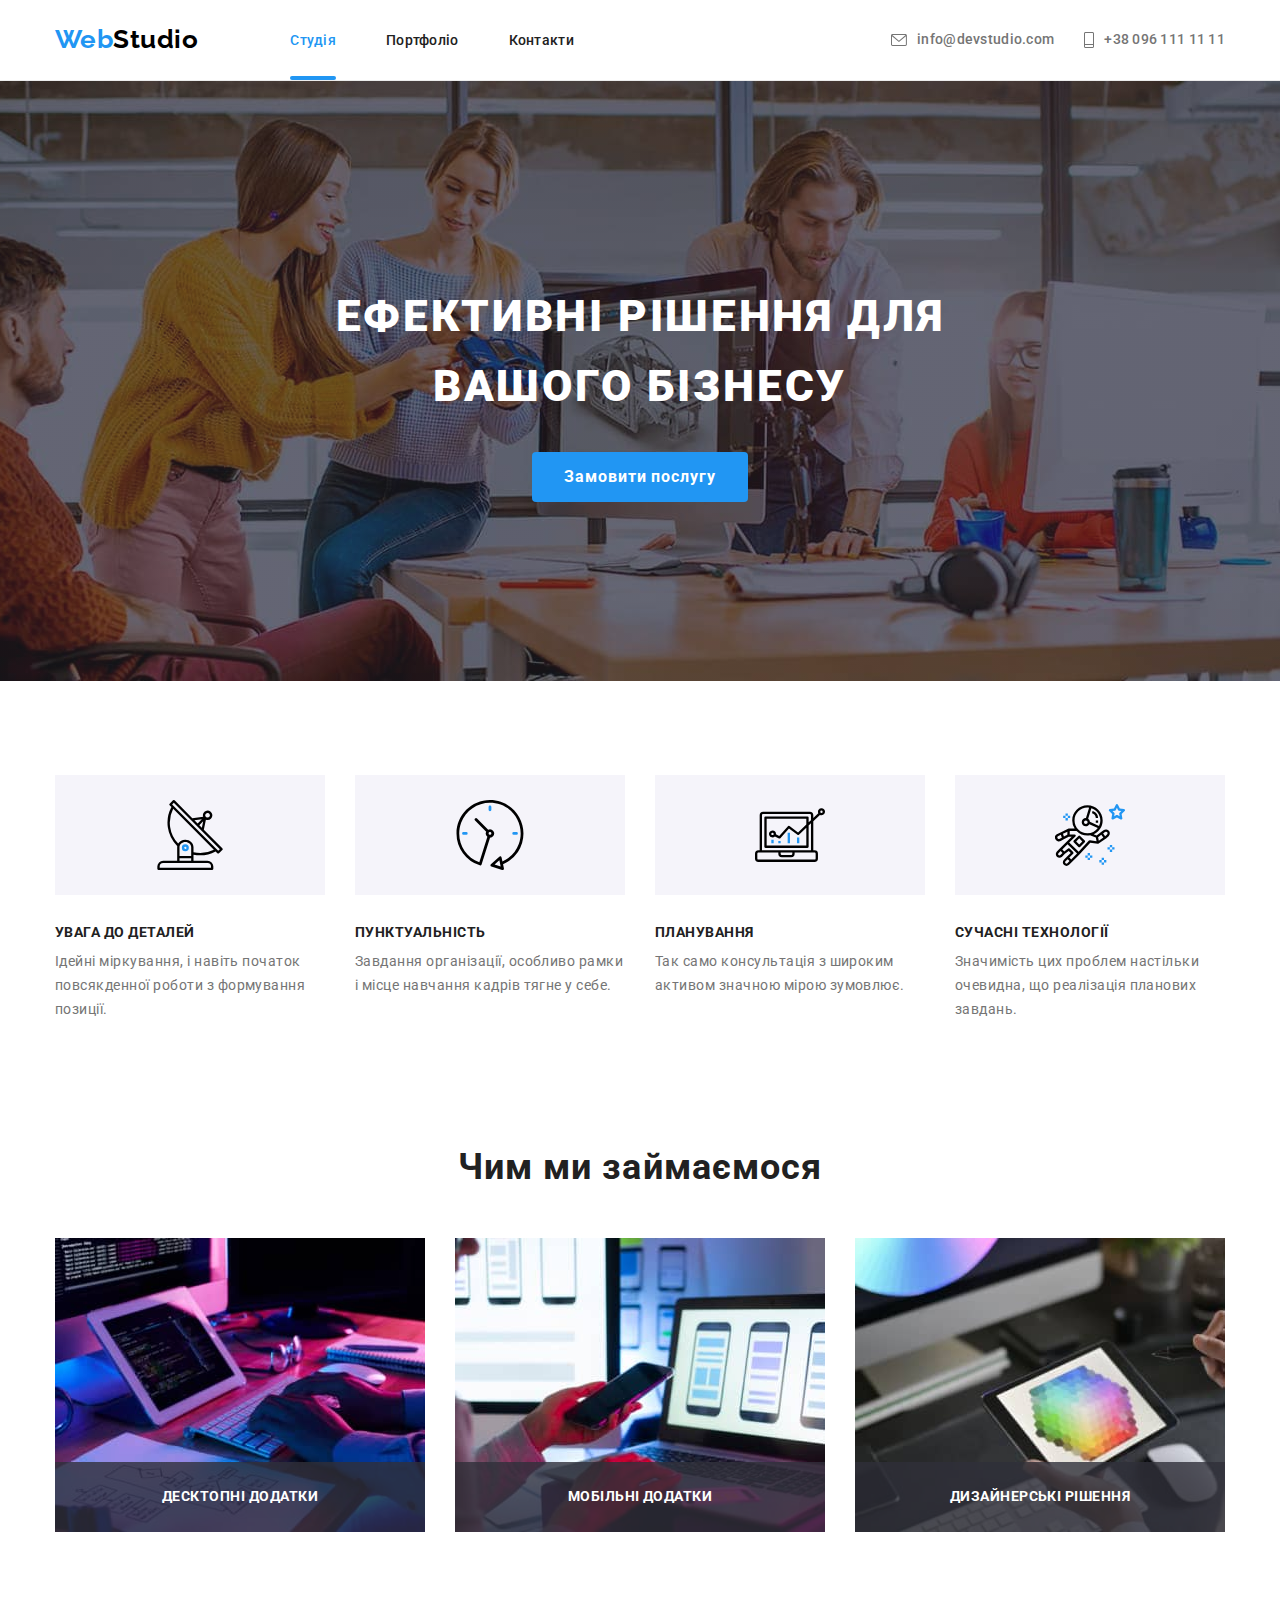
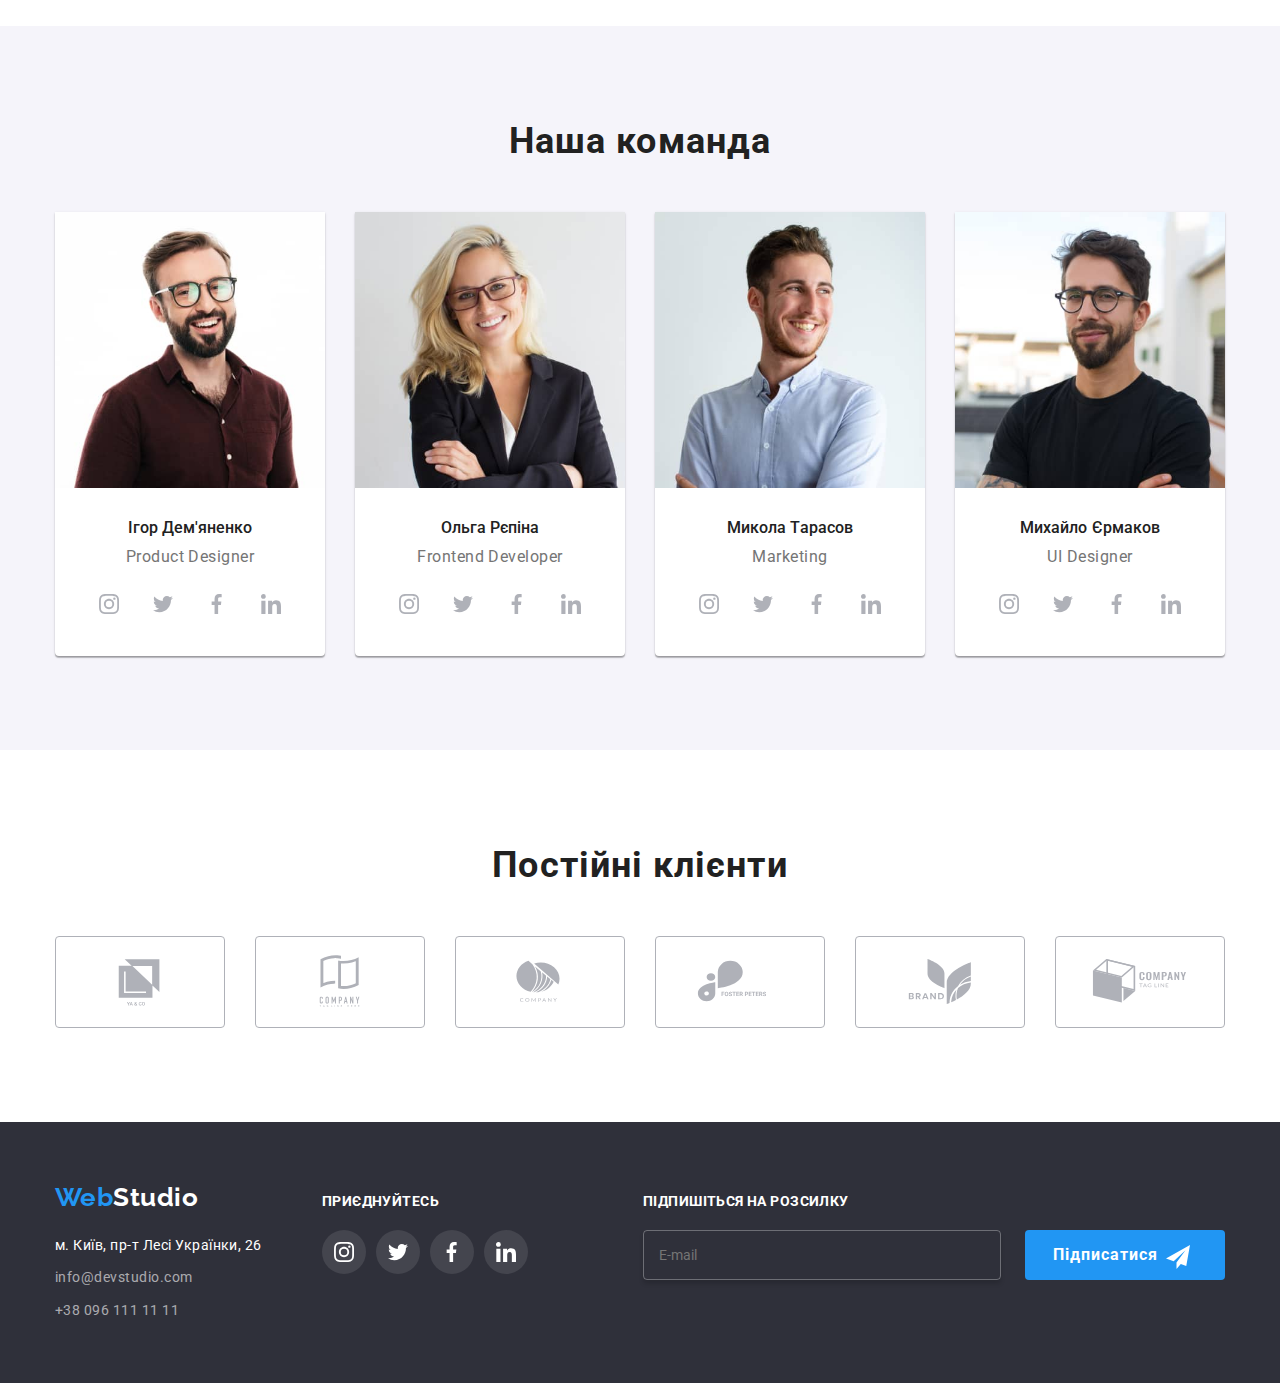
==== commit 4d65bcee: "modal" ====
--- a/index.html
+++ b/index.html
@@ -827,7 +827,7 @@
       <div class="modal">
         <button type="button" class="modal__close-btn" data-modal-close>
           <svg
-            class="modal__close-icon"
+            class="close-modal-icon"
             aria-label="close item"
             width="18"
             height="18"
@@ -895,28 +895,31 @@
               ></textarea>
             </label>
           </div>
-          <div class="modal-form-agreement">
-            <label class="modal-form__check-field">
+
+          <div class="custom-checkbox">
+            <label class="custom-checkbox__label">
               <input
                 type="checkbox"
-                class="modal-form__checkbox"
+                class="custom-checkbox__input"
                 required
                 name="agreement"
               />
-              <svg class="modal-form__own-checkbox">
+              <svg class="modal-own-checkbox" width="16" height="15">
                 <use
-                  class="modal-form__own-checkbox-icon"
+                  class="modal-own-checkbox-icon"
                   href="./images/icon.svg#icon-check"
                 ></use>
               </svg>
-              <span class="modal-form__text-agreement">
-                Погоджуюся з розсилкою та приймаю&nbsp;
-                <a href="#" class="modal-form__conditions">Умови договору</a>
+              <span class="modal-own-checkbox__agreement">
+                Погоджуюся з розсилкою та приймаю
+                <a href="" class="modal-own-checkbox__conditions"
+                  >Умови договору</a
+                >
               </span>
             </label>
           </div>
 
-          <button type="submit" class="modal-form__button-submit">
+          <button type="submit" class="modal-form__btn-submit">
             Відправити
           </button>
         </form>
--- a/css/main.min.css
+++ b/css/main.min.css
@@ -1 +1 @@
-:root{--primary-color-text: #757575;--secondary-color-text: #212121;--accent-color: #2196f3;--hero-logo-text: #ffffff;--studio-color-text: #000000;--secondary-back-color: #2f303a;--team-btn-back-color: #f5f4fa;--hidden-btn-hero-color: #188ce8;--border: #ececec;--hero-bg-color: #c4c4c4;--social-list-icon: #afb1b8;--transition-dur-and-func: 250ms cubic-bezier(0.4, 0, 0.2, 1)}.visually-hidden{position:absolute;white-space:nowrap;width:1px;height:1px;overflow:hidden;border:0;padding:0;clip:rect(0 0 0 0);clip-path:inset(50%);margin:-1px}.footer-socials__link,.worker__socials-link{display:flex;align-items:center;justify-content:center;width:44px;height:44px;border-radius:50%}.footer-button,.hero__btn,.modal-form__button-submit{color:var(--hero-logo-text);background-color:var(--accent-color)}body{background-color:#fff;color:var(--primary-color-text);font-family:Roboto,sans-serif;letter-spacing:.03em}.list{list-style:none}.link{text-decoration:none}h1,h2,h3,h4,p{margin-bottom:0;margin-top:0}ul,ol{margin-bottom:0;margin-top:0;padding-left:0}.container{padding-left:15px;padding-right:15px}@media screen and (min-width: 480px){.container{max-width:450px;margin-left:auto;margin-right:auto}}@media screen and (min-width: 768px){.container{max-width:737px}}@media screen and (min-width: 1200px){.container{max-width:1200px}}.section{padding-top:60px;padding-bottom:60px}@media screen and (min-width: 1200px){.section{padding-top:94px;padding-bottom:94px}}.logo{font-family:Raleway,sans-serif;font-weight:700;font-size:26px;line-height:1.2;color:var(--accent-color)}.logo__second-part--black{color:var(--studio-color-text)}.logo__second-part--white{color:var(--hero-logo-text)}.logo__margin-bottom{display:inline-block;margin-bottom:20px}.border-head{border-bottom:1px solid var(--border)}@media screen and (max-width: 767px){.page-header__container{display:flex;align-items:center;justify-content:space-between;height:60px}}@media screen and (min-width: 768px){.page-header__container{display:flex;align-items:center;height:80px}}.mobile-menu__container{position:relative;display:flex;flex-direction:column;padding:48px 40px;width:100%;height:100%}@media screen and (max-width: 767px){.menu{display:none}}@media screen and (min-width: 768px){.menu{display:flex;column-gap:50px;margin-left:87px}.menu__link{position:relative;font-size:14px;font-weight:500;letter-spacing:.02em;color:var(--secondary-color-text);line-height:1.1;padding:32px 0px;transition:color var(--transition-dur-and-func)}.menu__link::after{content:"";display:block;position:absolute;left:0;bottom:0;width:100%;height:4px;background-color:var(--accent-color);border-radius:2px;transform:scaleX(0);transition:transform var(--transition-dur-and-func)}.menu__link:hover::after,.menu__link:focus::after{transform:scaleX(1)}.menu__link--current{color:var(--accent-color)}.menu__link--current::after{content:"";display:block;position:absolute;left:0;bottom:0;width:100%;height:4px;background-color:var(--accent-color);border-radius:2px;transform:scaleX(1);transition:transform var(--transition-dur-and-func)}}.page-nav :hover,.page-nav :focus{color:var(--accent-color)}@media screen and (min-width: 1200px){.menu{margin-left:92px}}@media screen and (max-width: 767px){.open-mobile-menu-btn{border:none;padding:0;background-color:rgba(0,0,0,0);line-height:0}.open-mobile-menu-btn__icon{width:40px;height:40px}}@media screen and (min-width: 768px){.open-mobile-menu-btn{display:none}}.mobile-menu{position:fixed;left:0;top:0;z-index:100;width:100%;height:100%;background-color:#fff;opacity:0;visibility:hidden;pointer-events:none;transition:opacity var(--transition-dur-and-func),visibility var(--transition-dur-and-func)}.mobile-menu.is-open{opacity:1;visibility:visible;pointer-events:auto}@media screen and (max-width: 767px){.mobile-menu__close-btn{position:absolute;top:10px;right:15px;border:none;padding:0;background-color:rgba(0,0,0,0);line-height:0}.mobile-menu__close-icon{width:40px;height:40px}.mobile-menu__close-icon:hover,.mobile-menu__close-icon:focus{fill:var(--accent-color)}}.mobile-menu__box{display:flex;flex-direction:column;height:100vh}@media screen and (max-width: 767px){.mobile-nav__list{font-size:40px;font-weight:500;letter-spacing:.02em;line-height:1.175}.mobile-nav__item:not(:last-child){margin-bottom:32px}.mobile-nav__link{color:var(--secondary-color-text)}.mobile-nav__link--current{color:var(--accent-color)}}@media screen and (max-width: 767px){.mobile-menu__contact-list{font-size:34px;font-weight:500;letter-spacing:.02em;line-height:1.17;margin-top:auto;margin-bottom:64px}.mobile-menu__tel{color:var(--accent-color)}.mobile-menu__email{font-size:24px;color:var(--primary-color-text)}}@media screen and (max-width: 767px){.mobile-socials__list{display:flex;flex-wrap:wrap;align-items:center;font-size:18px;font-weight:500;letter-spacing:.02em;line-height:1.2}.mobile-socials__item:not(:last-child){padding-right:10px;margin-right:10px;border-right:1px solid rgba(33,33,33,.2)}.mobile-socials__link{color:var(--accent-color)}}.auth-nav{display:none}@media screen and (min-width: 768px){.auth-nav{display:flex;flex-direction:column;row-gap:10px}.auth-nav--margin-left{margin-left:auto}.auth-nav__icon{display:flex;align-items:center;fill:currentColor;margin-right:10px}.auth-nav__link{display:flex;align-items:center;color:var(--primary-color-text);font-size:14px;font-weight:500;letter-spacing:.02em;line-height:1.1;transition:color var(--transition-dur-and-func)}.auth-nav__link:hover,.auth-nav__link:focus{color:var(--accent-color)}}@media screen and (min-width: 1200px){.auth-nav{display:flex;flex-direction:row;column-gap:30px}}@media screen and (max-width: 1999px){.title{color:var(--secondary-color-text);font-size:28px;font-weight:700;letter-spacing:.03em;line-height:1.17;text-align:center}.title_margin-bottom{margin-bottom:30px}}@media screen and (min-width: 1200px){.title{color:var(--secondary-color-text);font-size:36px;font-weight:700;letter-spacing:.03em;line-height:1.17;text-align:center}.title_margin-bottom{margin-bottom:50px}}.backdrop{position:fixed;top:0;left:0;z-index:100;width:100%;height:100%;background-color:rgba(0,0,0,.2);opacity:1;visibility:visible;pointer-events:auto;transition:opacity 1000ms cubic-bezier(0.4, 0, 0.2, 1),visibility 1000ms cubic-bezier(0.4, 0, 0.2, 1)}.is-hidden{opacity:0;visibility:hidden;pointer-events:none}@media screen and (min-width: 100px){.modal{max-width:450px;width:100%;height:100%;padding:40px;max-height:609px;overflow:scroll;padding:40px;background-color:#fff;position:absolute;top:50%;left:50%;transform:translate(-50%, -50%);box-shadow:0px 1px 3px rgba(0,0,0,.12),0px 1px 1px rgba(0,0,0,.14),0px 2px 1px rgba(0,0,0,.2);border-radius:4px}}@media screen and (max-width: 479px){.modal{width:90%}}@media screen and (min-width: 1200px){.modal{max-width:528px;max-height:581px}}.modal__close-btn{background:rgba(0,0,0,0);border:1px solid rgba(0,0,0,.1);position:absolute;top:8px;right:8px;display:flex;width:30px;height:30px;align-items:center;justify-content:center;cursor:pointer;border-radius:50%;transition:background-color var(--transition-dur-and-func),fill var(--transition-dur-and-func)}.modal__close-btn:hover,.modal__close-btn:focus{fill:var(--accent-color)}@media screen and (min-width: 320px){.modal-form__title{color:var(--secondary-color-text);font-size:20px;font-weight:700;letter-spacing:.03em;line-height:1.5;text-align:center;margin-bottom:12px}}@media screen and (min-width: 1200px){.modal-form__title{line-height:1.15}}@media screen and (min-width: 320px){.modal-form{padding:0px}.modal-form{display:flex;flex-direction:column}.modal-form__box{display:flex;flex-direction:column}.modal-form__desc{display:block;font-size:12px;font-weight:400;letter-spacing:.01em;line-height:1.16;margin-bottom:4px}.modal-form__field{margin-bottom:10px}.modal-form__input{width:100%;font-size:12px;border-radius:4px;border:1px solid rgba(33,33,33,.2);height:40px;padding-left:42px;transition:border var(--transition-dur-and-func)}.modal-form__input:focus{outline:none;border-color:var(--accent-color)}.modal-form__input-wrapper{position:relative;display:block}.modal-form__input-icon{position:absolute;top:50%;left:12px;transform:translateY(-50%);transition:fill var(--transition-dur-and-func)}.modal-form__input:focus+.modal-form__input-icon{fill:var(--accent-color)}.modal-form__comment{display:block;resize:none;padding:12px 16px;font-size:14px;line-height:1.16;height:120px;width:100%;border-radius:4px;border:1px solid rgba(33,33,33,.2);transition:border var(--transition-dur-and-func)}.modal-form__comment:focus{outline:none;border-color:var(--accent-color)}.modal-form__comment::placeholder{color:rgba(117,117,117,.5)}}@media screen and (min-width: 320px){.modal-form-agreement{display:flex;align-items:center;justify-content:center;margin-bottom:30px;margin-top:10px}.modal-form__check-field{display:flex;align-items:center}.modal-form__checkbox{appearance:none;position:absolute}.modal-form__own-checkbox{width:16px;height:15px;margin-right:7px;border:2px solid var(--secondary-color-text);border-radius:2px;cursor:pointer;transition:background-color var(--transition-dur-and-func)}.modal-form__checkbox :checked+.modal-form__own-checkbox{background-color:var(--accent-color);transition:background-color var(--transition-dur-and-func);border:none}.modal-form__checkbox :focus+.modal-form__own-checkbox{box-shadow:0 0 0 2px rgba(33,150,243,.5)}.modal-form__own-checkbox-icon{display:none}.modal-form__checkbox:checked+.modal-form__own-checkbox .modal-form__own-checkbox-icon{display:block;transition:fill var(--transition-dur-and-func)}.modal-form__text-agreement{font-size:12px;line-height:1.16}.modal-form__conditions{color:var(--accent-color)}.modal-form__conditions:hover{text-decoration:none}}@media screen and (min-width: 1200px){.modal-form__text-agreement{font-size:14px;line-height:1.7}}.modal-form__button-submit{font-size:16px;font-weight:700;letter-spacing:.06em;align-self:center;width:200px;height:50px;border:none;padding:10px 52px;border-radius:4px;cursor:pointer;box-shadow:0px 4px 4px rgba(0,0,0,.15);transition:color var(--transition-dur-and-func),background-color var(--transition-dur-and-func),box-shadow var(--transition-dur-and-func)}.modal-form__button-submit:hover,.modal-form__button-submit:focus{background:var(--hidden-btn-hero-color);box-shadow:0px 4px 4px rgba(0,0,0,.15);border-radius:4px}.page-footer-container{display:flex;flex-direction:column;align-items:center}@media screen and (min-width: 767px)and (max-width: 1199px){.page-footer-container{justify-content:space-around;gap:0}}@media screen and (min-width: 1200px){.page-footer-container{flex-direction:row;align-items:baseline;text-align:start}}.category__btn{color:var(--secondary-color-text);background:var(--team-btn-back-color);font-family:inherit;font-size:16px;font-weight:500;letter-spacing:.03em;border:none;cursor:pointer;line-height:1.6;text-align:center;padding:6px 22px;border-radius:4px;transition:background-color var(--transition-dur-and-func),box-shadow var(--transition-dur-and-func),color var(--transition-dur-and-func)}.category__btn:active,.category__btn:hover,.category__btn:focus{background-color:var(--accent-color);color:var(--hero-logo-text);box-shadow:0px 3px 1px rgba(0,0,0,.1),0px 1px 2px rgba(0,0,0,.08),0px 2px 1px rgba(0,0,0,.12)}@media screen and (min-width: 320px){.category{display:flex;flex-wrap:wrap;justify-content:start;column-gap:8px;row-gap:15px;margin-bottom:40px}}@media screen and (min-width: 768px){.category{justify-content:center;margin-bottom:30px}}@media screen and (min-width: 1200px){.category{margin-bottom:50px}}.hero{text-align:center;max-width:480px;height:400px;padding:118px 0;margin-left:auto;margin-right:auto;background-color:var(--hero-bg-color);background-image:linear-gradient(rgba(47, 48, 58, 0.4), rgba(47, 48, 58, 0.4)),url("../../images/mobile/header-mobile.jpg");background-repeat:no-repeat;background-size:cover;background-position:center}.hero__text{color:var(--hero-logo-text);align-items:center;font-size:26px;font-weight:900;letter-spacing:.06em;line-height:1.6;text-align:center;text-transform:uppercase;margin-bottom:30px}.hero__btn{font-size:16px;font-weight:700;letter-spacing:.06em;border-radius:4px;cursor:pointer;font-family:inherit;line-height:1.9;padding:10px 32px;border:0;align-items:center;text-align:center;transition:background-color var(--transition-dur-and-func)}.hero__btn:hover,.hero__btn:focus{background:var(--hidden-btn-hero-color);box-shadow:0px 4px 4px rgba(0,0,0,.15);border-radius:4px}@media screen and (min-device-pixel-ratio: 2)and (max-width: 767px),screen and (min-resolution: 192dpi)and (max-width: 767px),screen and (min-resolution: 2dppx)and (max-width: 767px){.hero{background-image:linear-gradient(rgba(47, 48, 58, 0.4), rgba(47, 48, 58, 0.4)),url("../../images/mobile/header-mobile@2x.jpg")}}@media screen and (min-width: 768px){.hero{max-width:768px;background-image:linear-gradient(rgba(47, 48, 58, 0.4), rgba(47, 48, 58, 0.4)),url("../../images/tablet/header-tablet.jpg")}}@media screen and (min-device-pixel-ratio: 2)and (min-width: 768px),screen and (min-resolution: 192dpi)and (min-width: 768px),screen and (min-resolution: 2dppx)and (min-width: 768px){.hero{background-image:linear-gradient(rgba(47, 48, 58, 0.4), rgba(47, 48, 58, 0.4)),url("../../images/tablet/header-tablet@2x.jpg")}}@media screen and (min-width: 1200px){.hero{max-width:1600px;height:600px;padding:200px 0;background-image:linear-gradient(rgba(47, 48, 58, 0.4), rgba(47, 48, 58, 0.4)),url("../../images/desktop/work.jpg")}.hero__text{font-size:44px;font-weight:900;letter-spacing:.06em}}@media screen and (min-device-pixel-ratio: 2)and (min-width: 1200px),screen and (min-resolution: 192dpi)and (min-width: 1200px),screen and (min-resolution: 2dppx)and (min-width: 1200px){.hero{background-image:linear-gradient(rgba(47, 48, 58, 0.4), rgba(47, 48, 58, 0.4)),url("../../images//desktop/work@2x.jpg")}}.benefits{display:block}.benefits__item:not(:last-child){margin-bottom:30px}.benefits__wrapper{display:flex;background-color:var(--team-btn-back-color);height:120px;margin-bottom:30px;align-items:center;justify-content:center}.benefits__title{text-align:center;color:var(--secondary-color-text);font-size:14px;line-height:1.1;text-transform:uppercase;margin-bottom:10px}.benefits__text{font-size:14px;line-height:1.7}@media screen and (min-width: 767px)and (max-width: 1200px){.benefits{display:flex;flex-direction:row;flex-wrap:wrap;gap:30px}.benefits__item{width:calc((100% - 30px)/2)}.benefits__item:not(:last-child){margin-bottom:0px}.benefits__title{text-align:start}}@media screen and (min-width: 1200px){.benefits{display:flex;flex-direction:row;flex-wrap:wrap;gap:30px}.benefits__item{width:calc((100% - 90px)/4)}.benefits__title{text-align:start}}.work-section{display:none}@media screen and (min-width: 1200px){.work-section{display:block}.about{padding-top:0px}.example{display:flex;column-gap:30px}.example__icon{display:block;max-width:100%}.example__title{position:relative}.example__over-text{position:absolute;left:0;bottom:0;display:flex;align-items:center;justify-content:center;font-weight:700;font-size:14px;line-height:1.14;width:370px;height:70px;text-transform:uppercase;color:var(--hero-logo-text);background:rgba(47,48,58,.8)}}.team-section{background-color:var(--team-btn-back-color)}.worker__icon{max-width:100%;display:block;height:auto}.worker__item{background-color:var(--hero-logo-text);box-shadow:0px 1px 3px rgba(0,0,0,.12),0px 1px 1px rgba(0,0,0,.14),0px 2px 1px rgba(0,0,0,.2);border-radius:0px 0px 4px 4px}.worker__names-position{padding-top:30px;padding-bottom:30px}.worker__name{color:var(--secondary-color-text);font-size:16px;font-weight:500;letter-spacing:.003em;line-height:1.2;text-align:center;margin-bottom:10px}.worker__profession{margin-bottom:16px;font-size:16px;line-height:1.2;text-align:center}.worker__socials{display:flex;justify-content:center;column-gap:10px}.worker__socials-icon{display:flex;fill:var(--social-list-icon);transition:fill var(--transition-dur-and-func)}.worker__socials-link:hover .worker__socials-icon,.worker__socials-link:focus .worker__socials-icon{fill:var(--hero-logo-text)}.worker__socials-link{transition:background-color var(--transition-dur-and-func)}.worker__socials-link:hover,.worker__socials-link:focus{color:var(--hero-logo-text);background-color:var(--accent-color)}@media screen and (max-width: 767px){.workers{display:block}.worker__item:not(:last-child){margin-bottom:30px}}@media screen and (min-width: 768px)and (max-width: 1200px){.workers{display:flex;flex-wrap:wrap;flex-direction:row;gap:30px}.worker__item{width:calc((100% - 30px)/2)}}@media screen and (min-width: 1200px){.workers{display:flex;gap:30px}.worker__item{width:calc(100% - 22.5px)}}.customers{display:flex;flex-wrap:wrap;flex-direction:row;gap:30px}.customers__link{display:flex;align-items:center;justify-content:center;border-radius:4px;border:1px solid var(--social-list-icon);height:92px;color:var(--social-list-icon);transition:color var(--transition-dur-and-func),border var(--transition-dur-and-func)}.customers__link:hover,.customers__link:focus{border-color:var(--accent-color);color:var(--accent-color)}.customers__icon{width:106px;height:60px;fill:currentColor}@media screen and (max-width: 767px){.customers__item{width:calc((100% - 30px)/2)}}@media screen and (min-width: 768px)and (max-width: 1199px){.customers__item{width:calc((100% - 60px)/3)}}@media screen and (min-width: 1200px){.customers{flex-wrap:nowrap}.customers__item{flex-basis:calc(100% - 25px)}}@media screen and (min-width: 320px){.overlay{position:relative;overflow:hidden;transform:translateY(0%)}.overlay__text{display:flex;align-items:center;justify-content:center;font-size:18px;line-height:1.5;padding:63px 24px;position:absolute;top:0;left:0;width:100%;height:100%;transform:translateY(100%);transition:transform var(--transition-dur-and-func);color:#fff;background-color:rgba(33,150,243,.9)}.grid__link:hover .overlay__text,.grid__link:focus .overlay__text{transform:translateY(0%)}.grid{display:flex;flex-direction:column;gap:30px}.description{padding:20px 24px;border-bottom:1px solid var(--border);border-right:1px solid var(--border);border-left:1px solid var(--border)}.grid__link{display:block;transition:box-shadow var(--transition-dur-and-func)}.grid__link:hover,.grid__link:focus{box-shadow:0px 4px 4px rgba(0,0,0,.25)}.description__title{color:var(--secondary-color-text);font-size:18px;font-weight:700;letter-spacing:.06em;line-height:2;margin-bottom:4px}.description__text{color:var(--primary-color-text);font-size:16px;line-height:1.9}.overlay__thumb{display:block;max-width:100%;height:auto}}@media screen and (min-width: 768px){.grid{flex-direction:row;flex-wrap:wrap;gap:30px}.grid__item{flex-basis:calc((100% - 30px)/2)}}@media screen and (min-width: 1200px){.grid__item{flex-basis:calc((100% - 60px)/3)}}.page-footer-container__box{display:flex;flex-direction:column;gap:60px;text-align:center;margin-bottom:60px}.page-footer{background-color:var(--secondary-back-color);padding-top:60px;padding-bottom:60px}.address__item:not(:last-child){margin-bottom:9px}.address__link{color:var(--hero-logo-text);font-style:normal;font-size:14px;line-height:1.7;transition:color var(--transition-dur-and-func)}.address__contacts{color:rgba(255,255,255,.6);font-style:normal;font-size:14px;line-height:1.7;transition:color var(--transition-dur-and-func)}.footer-socials__title{font-size:14px;font-weight:700;letter-spacing:.03em;text-align:center;color:var(--hero-logo-text);margin-bottom:20px;text-transform:uppercase}.footer-socials__list{display:flex;column-gap:10px}.footer-socials__link{background:rgba(255,255,255,.1);color:var(--hero-logo-text);transition:background var(--transition-dur-and-func)}.footer-socials__link:hover,.footer-socials__link:focus{background:var(--accent-color)}.footer-social__icon{fill:currentColor}.form-footer{display:flex;flex-direction:column;align-items:center;gap:20px}.footer-mailing__input{font-family:Roboto,sans-serif;height:50px;width:300px;max-width:450px;font-size:14px;line-height:1.25;padding-left:15px;margin-right:12px;border-radius:4px;color:rgba(255,255,255,.6);background-color:rgba(0,0,0,0);border:1px solid rgba(255,255,255,.3);box-shadow:0px 4px 4px rgba(0,0,0,.15);outline:none}.footer-button{font-family:Roboto,sans-serif;display:flex;position:relative;font-size:16px;font-weight:700;letter-spacing:.06em;line-height:1.88;border-radius:4px;border:none;width:200px;height:50px;padding:10px 28px;cursor:pointer;transition:color var(--transition-dur-and-func),background-color var(--transition-dur-and-func),box-shadow var(--transition-dur-and-func)}.footer-button:focus,.footer-button:hover{background:var(--hidden-btn-hero-color);box-shadow:0px 4px 4px rgba(0,0,0,.15);border-radius:4px}.footer-button__icon{position:absolute;right:35px;top:15px;width:24px;height:24px;fill:#fff}@media screen and (max-width: 767px){.subscribe{width:100%}}@media screen and (min-width: 768px)and (max-width: 1199px){.page-footer-container__box{flex-direction:row;align-items:baseline;gap:165px}.subscribe{width:100%}.footer-mailing__input{width:450px}}@media screen and (min-width: 1200px){.page-footer-container__box{flex-direction:row;gap:60px;margin-bottom:0;align-items:baseline}.form-footer{flex-direction:row;align-items:center;gap:20px}.footer-logo{text-align:start}.footer-socials__title{text-align:start}.subscribe{margin-left:auto}.footer-mailing__input{width:358px}}/*# sourceMappingURL=main.min.css.map */+:root{--primary-color-text: #757575;--secondary-color-text: #212121;--accent-color: #2196f3;--hero-logo-text: #ffffff;--studio-color-text: #000000;--secondary-back-color: #2f303a;--team-btn-back-color: #f5f4fa;--hidden-btn-hero-color: #188ce8;--border: #ececec;--hero-bg-color: #c4c4c4;--social-list-icon: #afb1b8;--transition-dur-and-func: 250ms cubic-bezier(0.4, 0, 0.2, 1)}.visually-hidden{position:absolute;white-space:nowrap;width:1px;height:1px;overflow:hidden;border:0;padding:0;clip:rect(0 0 0 0);clip-path:inset(50%);margin:-1px}.footer-socials__link,.worker__socials-link{display:flex;align-items:center;justify-content:center;width:44px;height:44px;border-radius:50%}.footer-button,.hero__btn,.modal-form__btn-submit{color:var(--hero-logo-text);background-color:var(--accent-color)}body{background-color:#fff;color:var(--primary-color-text);font-family:Roboto,sans-serif;letter-spacing:.03em}.list{list-style:none}.link{text-decoration:none}h1,h2,h3,h4,p{margin-bottom:0;margin-top:0}ul,ol{margin-bottom:0;margin-top:0;padding-left:0}.container{padding-left:15px;padding-right:15px}@media screen and (min-width: 480px){.container{max-width:450px;margin-left:auto;margin-right:auto}}@media screen and (min-width: 768px){.container{max-width:737px}}@media screen and (min-width: 1200px){.container{max-width:1200px}}.section{padding-top:60px;padding-bottom:60px}@media screen and (min-width: 1200px){.section{padding-top:94px;padding-bottom:94px}}.logo{font-family:Raleway,sans-serif;font-weight:700;font-size:26px;line-height:1.2;color:var(--accent-color)}.logo__second-part--black{color:var(--studio-color-text)}.logo__second-part--white{color:var(--hero-logo-text)}.logo__margin-bottom{display:inline-block;margin-bottom:20px}.border-head{border-bottom:1px solid var(--border)}@media screen and (max-width: 767px){.page-header__container{display:flex;align-items:center;justify-content:space-between;height:60px}}@media screen and (min-width: 768px){.page-header__container{display:flex;align-items:center;height:80px}}.mobile-menu__container{position:relative;display:flex;flex-direction:column;padding:48px 40px;width:100%;height:100%}@media screen and (max-width: 767px){.menu{display:none}}@media screen and (min-width: 768px){.menu{display:flex;column-gap:50px;margin-left:87px}.menu__link{position:relative;font-size:14px;font-weight:500;letter-spacing:.02em;color:var(--secondary-color-text);line-height:1.1;padding:32px 0px;transition:color var(--transition-dur-and-func)}.menu__link::after{content:"";display:block;position:absolute;left:0;bottom:0;width:100%;height:4px;background-color:var(--accent-color);border-radius:2px;transform:scaleX(0);transition:transform var(--transition-dur-and-func)}.menu__link:hover::after,.menu__link:focus::after{transform:scaleX(1)}.menu__link--current{color:var(--accent-color)}.menu__link--current::after{content:"";display:block;position:absolute;left:0;bottom:0;width:100%;height:4px;background-color:var(--accent-color);border-radius:2px;transform:scaleX(1);transition:transform var(--transition-dur-and-func)}}.page-nav :hover,.page-nav :focus{color:var(--accent-color)}@media screen and (min-width: 1200px){.menu{margin-left:92px}}@media screen and (max-width: 767px){.open-mobile-menu-btn{border:none;padding:0;background-color:rgba(0,0,0,0);line-height:0}.open-mobile-menu-btn__icon{width:40px;height:40px}}@media screen and (min-width: 768px){.open-mobile-menu-btn{display:none}}.mobile-menu{position:fixed;left:0;top:0;z-index:100;width:100%;height:100%;background-color:#fff;opacity:0;visibility:hidden;pointer-events:none;transition:opacity var(--transition-dur-and-func),visibility var(--transition-dur-and-func)}.mobile-menu.is-open{opacity:1;visibility:visible;pointer-events:auto}@media screen and (max-width: 767px){.mobile-menu__close-btn{position:absolute;top:10px;right:15px;border:none;padding:0;background-color:rgba(0,0,0,0);line-height:0}.mobile-menu__close-icon{width:40px;height:40px}.mobile-menu__close-icon:hover,.mobile-menu__close-icon:focus{fill:var(--accent-color)}}.mobile-menu__box{display:flex;flex-direction:column;height:100vh}@media screen and (max-width: 767px){.mobile-nav__list{font-size:40px;font-weight:500;letter-spacing:.02em;line-height:1.175}.mobile-nav__item:not(:last-child){margin-bottom:32px}.mobile-nav__link{color:var(--secondary-color-text)}.mobile-nav__link--current{color:var(--accent-color)}}@media screen and (max-width: 767px){.mobile-menu__contact-list{font-size:34px;font-weight:500;letter-spacing:.02em;line-height:1.17;margin-top:auto;margin-bottom:64px}.mobile-menu__tel{color:var(--accent-color)}.mobile-menu__email{font-size:24px;color:var(--primary-color-text)}}@media screen and (max-width: 767px){.mobile-socials__list{display:flex;flex-wrap:wrap;align-items:center;font-size:18px;font-weight:500;letter-spacing:.02em;line-height:1.2}.mobile-socials__item:not(:last-child){padding-right:10px;margin-right:10px;border-right:1px solid rgba(33,33,33,.2)}.mobile-socials__link{color:var(--accent-color)}}.auth-nav{display:none}@media screen and (min-width: 768px){.auth-nav{display:flex;flex-direction:column;row-gap:10px;margin-left:auto}.auth-nav__icon{display:flex;align-items:center;fill:currentColor;margin-right:10px}.auth-nav__link{display:flex;align-items:center;color:var(--primary-color-text);font-size:12px;font-weight:500;letter-spacing:.02em;line-height:1.1;transition:color var(--transition-dur-and-func)}.auth-nav__link:hover,.auth-nav__link:focus{color:var(--accent-color)}}@media screen and (min-width: 1200px){.auth-nav{display:flex;flex-direction:row;column-gap:30px}.auth-nav__link{font-size:14px}}@media screen and (max-width: 1999px){.title{color:var(--secondary-color-text);font-size:28px;font-weight:700;letter-spacing:.03em;line-height:1.17;text-align:center}.title_margin-bottom{margin-bottom:30px}}@media screen and (min-width: 1200px){.title{color:var(--secondary-color-text);font-size:36px;font-weight:700;letter-spacing:.03em;line-height:1.17;text-align:center}.title_margin-bottom{margin-bottom:50px}}.backdrop{position:fixed;top:0;left:0;z-index:100;width:100%;height:100%;background-color:rgba(0,0,0,.2);opacity:1;visibility:visible;pointer-events:auto;transition:opacity 1000ms cubic-bezier(0.4, 0, 0.2, 1),visibility 1000ms cubic-bezier(0.4, 0, 0.2, 1)}.is-hidden{opacity:0;visibility:hidden;pointer-events:none}@media screen and (min-width: 100px){.modal{max-width:450px;max-height:609px;width:100%;height:100%;background-color:#fff;position:absolute;top:50%;left:50%;padding:40px;overflow:scroll;transform:translate(-50%, -50%);box-shadow:0px 1px 3px rgba(0,0,0,.12),0px 1px 1px rgba(0,0,0,.14),0px 2px 1px rgba(0,0,0,.2);border-radius:4px}}@media screen and (max-width: 479px){.modal{width:90%}}@media screen and (min-width: 1200px){.modal{max-width:528px;max-height:581px}}@media screen and (min-width: 100px){.modal__close-btn{background:rgba(0,0,0,0);border:1px solid rgba(0,0,0,.1);position:absolute;top:8px;right:8px;display:flex;width:30px;height:30px;align-items:center;justify-content:center;cursor:pointer;border-radius:50%;transition:background-color var(--transition-dur-and-func),fill var(--transition-dur-and-func)}.modal__close-btn:hover,.modal__close-btn:focus{fill:var(--accent-color)}}@media screen and (min-width: 320px){.modal-form{display:flex;flex-direction:column;margin:0;padding:0}}@media screen and (min-width: 320px){.modal-form__title{color:var(--secondary-color-text);font-size:20px;font-weight:700;letter-spacing:.03em;line-height:1.5;text-align:center;margin-bottom:12px}}@media screen and (min-width: 1200px){.modal-form__title{line-height:1.15}}@media screen and (min-width: 320px){.modal-form__box{display:flex;flex-direction:column;gap:10px}.modal-form__desc{display:block;font-size:12px;line-height:1.16;margin-bottom:4px}.modal-form__input{width:100%;font-size:12px;border-radius:4px;border:1px solid rgba(33,33,33,.2);height:40px;padding-left:42px;transition:border var(--transition-dur-and-func)}.modal-form__input:focus{outline:none;border-color:var(--accent-color)}.modal-form__input-wrapper{position:relative;display:block}.modal-form__input-icon{position:absolute;top:50%;left:12px;transform:translateY(-50%);transition:fill var(--transition-dur-and-func)}.modal-form__input:focus+.modal-form__input-icon{fill:var(--accent-color)}.modal-form__comment{display:block;resize:none;padding:12px 16px;font-size:14px;line-height:1.16;height:120px;width:100%;border-radius:4px;border:1px solid rgba(33,33,33,.2);transition:border var(--transition-dur-and-func)}.modal-form__comment:focus{outline:none;border-color:var(--accent-color)}.modal-form__comment::placeholder{color:rgba(117,117,117,.5)}}@media screen and (min-width: 320px){.custom-checkbox__label{display:flex;align-items:center;justify-content:center;margin-top:20px;margin-bottom:30px}.custom-checkbox__input{appearance:none;position:absolute}.modal-own-checkbox{width:16px;height:15px;margin-right:7px;border:2px solid var(--secondary-color-text);border-radius:2px;cursor:pointer;transition:background-color var(--transition-dur-and-func)}.custom-checkbox__input:checked+.modal-own-checkbox{background-color:var(--accent-color);transition:background-color var(--transition-dur-and-func);border:none}.custom-checkbox__input:focus+.modal-own-checkbox{box-shadow:0 0 0 2px rgba(33,150,243,.5)}.modal-own-checkbox-icon{display:none}.custom-checkbox__input:checked+.modal-own-checkbox .modal-own-checkbox-icon{display:block;transition:fill var(--transition-dur-and-func)}.modal-own-checkbox__agreement{font-size:12px;line-height:1.7}.modal-own-checkbox__conditions{color:var(--accent-color)}.modal-own-checkbox__conditions:hover{text-decoration:none}}@media screen and (min-width: 1200px){.modal-own-checkbox__agreement{font-size:14px}}.modal-form__btn-submit{font-size:16px;font-weight:700;letter-spacing:.06em;align-self:center;width:200px;height:50px;border:none;padding:10px 52px;border-radius:4px;cursor:pointer;box-shadow:0px 4px 4px rgba(0,0,0,.15);transition:color var(--transition-dur-and-func),background-color var(--transition-dur-and-func),box-shadow var(--transition-dur-and-func)}.modal-form__btn-submit:hover,.modal-form__btn-submit:focus{background:var(--hidden-btn-hero-color);box-shadow:0px 4px 4px rgba(0,0,0,.15);border-radius:4px}.page-footer-container{display:flex;flex-direction:column;align-items:center}@media screen and (min-width: 767px)and (max-width: 1199px){.page-footer-container{justify-content:space-around;gap:0}}@media screen and (min-width: 1200px){.page-footer-container{flex-direction:row;align-items:baseline;text-align:start}}.category__btn{color:var(--secondary-color-text);background:var(--team-btn-back-color);font-family:inherit;font-size:16px;font-weight:500;letter-spacing:.03em;border:none;cursor:pointer;line-height:1.6;text-align:center;padding:6px 22px;border-radius:4px;transition:background-color var(--transition-dur-and-func),box-shadow var(--transition-dur-and-func),color var(--transition-dur-and-func)}.category__btn:active,.category__btn:hover,.category__btn:focus{background-color:var(--accent-color);color:var(--hero-logo-text);box-shadow:0px 3px 1px rgba(0,0,0,.1),0px 1px 2px rgba(0,0,0,.08),0px 2px 1px rgba(0,0,0,.12)}@media screen and (min-width: 320px){.category{display:flex;flex-wrap:wrap;justify-content:start;column-gap:8px;row-gap:15px;margin-bottom:40px}}@media screen and (min-width: 768px){.category{justify-content:center;margin-bottom:30px}}@media screen and (min-width: 1200px){.category{margin-bottom:50px}}.hero{text-align:center;max-width:480px;height:400px;padding:118px 0;margin-left:auto;margin-right:auto;background-color:var(--hero-bg-color);background-image:linear-gradient(rgba(47, 48, 58, 0.4), rgba(47, 48, 58, 0.4)),url("../images/mobile/header-mobile.jpg");background-repeat:no-repeat;background-size:cover;background-position:center}.hero__text{color:var(--hero-logo-text);align-items:center;font-size:26px;font-weight:900;letter-spacing:.06em;line-height:1.6;text-align:center;text-transform:uppercase;margin-bottom:30px}.hero__btn{font-size:16px;font-weight:700;letter-spacing:.06em;border-radius:4px;cursor:pointer;font-family:inherit;line-height:1.9;padding:10px 32px;border:0;align-items:center;text-align:center;transition:background-color var(--transition-dur-and-func)}.hero__btn:hover,.hero__btn:focus{background:var(--hidden-btn-hero-color);box-shadow:0px 4px 4px rgba(0,0,0,.15);border-radius:4px}@media screen and (min-device-pixel-ratio: 2)and (max-width: 767px),screen and (min-resolution: 192dpi)and (max-width: 767px),screen and (min-resolution: 2dppx)and (max-width: 767px){.hero{background-image:linear-gradient(rgba(47, 48, 58, 0.4), rgba(47, 48, 58, 0.4)),url("../images/mobile/header-mobile@2x.jpg")}}@media screen and (min-width: 768px){.hero{max-width:768px;background-image:linear-gradient(rgba(47, 48, 58, 0.4), rgba(47, 48, 58, 0.4)),url("../images/tablet/header-tablet.jpg")}}@media screen and (min-device-pixel-ratio: 2)and (min-width: 768px),screen and (min-resolution: 192dpi)and (min-width: 768px),screen and (min-resolution: 2dppx)and (min-width: 768px){.hero{background-image:linear-gradient(rgba(47, 48, 58, 0.4), rgba(47, 48, 58, 0.4)),url("../images/tablet/header-tablet@2x.jpg")}}@media screen and (min-width: 1200px){.hero{max-width:1600px;height:600px;padding:200px 0;background-image:linear-gradient(rgba(47, 48, 58, 0.4), rgba(47, 48, 58, 0.4)),url("../images/desktop/work.jpg")}.hero__text{font-size:44px;font-weight:900;letter-spacing:.06em}}@media screen and (min-device-pixel-ratio: 2)and (min-width: 1200px),screen and (min-resolution: 192dpi)and (min-width: 1200px),screen and (min-resolution: 2dppx)and (min-width: 1200px){.hero{background-image:linear-gradient(rgba(47, 48, 58, 0.4), rgba(47, 48, 58, 0.4)),url("../images//desktop/work@2x.jpg")}}.benefits{display:block}.benefits__item:not(:last-child){margin-bottom:30px}.benefits__wrapper{display:flex;background-color:var(--team-btn-back-color);height:120px;margin-bottom:30px;align-items:center;justify-content:center}.benefits__title{text-align:center;color:var(--secondary-color-text);font-size:14px;line-height:1.1;text-transform:uppercase;margin-bottom:10px}.benefits__text{font-size:14px;line-height:1.7}@media screen and (min-width: 767px)and (max-width: 1200px){.benefits{display:flex;flex-direction:row;flex-wrap:wrap;gap:30px}.benefits__item{width:calc((100% - 30px)/2)}.benefits__item:not(:last-child){margin-bottom:0px}.benefits__title{text-align:start}}@media screen and (min-width: 1200px){.benefits{display:flex;flex-direction:row;flex-wrap:wrap;gap:30px}.benefits__item{width:calc((100% - 90px)/4)}.benefits__title{text-align:start}}.work-section{display:none}@media screen and (min-width: 1200px){.work-section{display:block}.about{padding-top:0px}.example{display:flex;column-gap:30px}.example__icon{display:block;max-width:100%}.example__title{position:relative}.example__over-text{position:absolute;left:0;bottom:0;display:flex;align-items:center;justify-content:center;font-weight:700;font-size:14px;line-height:1.14;width:370px;height:70px;text-transform:uppercase;color:var(--hero-logo-text);background:rgba(47,48,58,.8)}}.team-section{background-color:var(--team-btn-back-color)}.worker__icon{max-width:100%;display:block;height:auto}.worker__item{background-color:var(--hero-logo-text);box-shadow:0px 1px 3px rgba(0,0,0,.12),0px 1px 1px rgba(0,0,0,.14),0px 2px 1px rgba(0,0,0,.2);border-radius:0px 0px 4px 4px}.worker__names-position{padding-top:30px;padding-bottom:30px}.worker__name{color:var(--secondary-color-text);font-size:16px;font-weight:500;letter-spacing:.003em;line-height:1.2;text-align:center;margin-bottom:10px}.worker__profession{margin-bottom:16px;font-size:16px;line-height:1.2;text-align:center}.worker__socials{display:flex;justify-content:center;column-gap:10px}.worker__socials-icon{display:flex;fill:var(--social-list-icon);transition:fill var(--transition-dur-and-func)}.worker__socials-link:hover .worker__socials-icon,.worker__socials-link:focus .worker__socials-icon{fill:var(--hero-logo-text)}.worker__socials-link{transition:background-color var(--transition-dur-and-func)}.worker__socials-link:hover,.worker__socials-link:focus{color:var(--hero-logo-text);background-color:var(--accent-color)}@media screen and (max-width: 767px){.workers{display:block}.worker__item:not(:last-child){margin-bottom:30px}}@media screen and (min-width: 768px)and (max-width: 1200px){.workers{display:flex;flex-wrap:wrap;flex-direction:row;gap:30px}.worker__item{width:calc((100% - 30px)/2)}}@media screen and (min-width: 1200px){.workers{display:flex;gap:30px}.worker__item{width:calc(100% - 22.5px)}}.customers{display:flex;flex-wrap:wrap;flex-direction:row;gap:30px}.customers__link{display:flex;align-items:center;justify-content:center;border-radius:4px;border:1px solid var(--social-list-icon);height:92px;color:var(--social-list-icon);transition:color var(--transition-dur-and-func),border var(--transition-dur-and-func)}.customers__link:hover,.customers__link:focus{border-color:var(--accent-color);color:var(--accent-color)}.customers__icon{width:106px;height:60px;fill:currentColor}@media screen and (max-width: 767px){.customers__item{width:calc((100% - 30px)/2)}}@media screen and (min-width: 768px)and (max-width: 1199px){.customers__item{width:calc((100% - 60px)/3)}}@media screen and (min-width: 1200px){.customers{flex-wrap:nowrap}.customers__item{flex-basis:calc(100% - 25px)}}@media screen and (min-width: 320px){.overlay{position:relative;overflow:hidden;transform:translateY(0%)}.overlay__text{display:flex;align-items:center;justify-content:center;font-size:18px;line-height:1.5;padding:63px 24px;position:absolute;top:0;left:0;width:100%;height:100%;transform:translateY(100%);transition:transform var(--transition-dur-and-func);color:#fff;background-color:rgba(33,150,243,.9)}.grid__link:hover .overlay__text,.grid__link:focus .overlay__text{transform:translateY(0%)}.grid{display:flex;flex-direction:column;gap:30px}.description{padding:20px 24px;flex-grow:1;border-bottom:1px solid var(--border);border-right:1px solid var(--border);border-left:1px solid var(--border)}.grid__link{display:flex;flex-direction:column;height:100%;transition:box-shadow var(--transition-dur-and-func)}.grid__link:hover,.grid__link:focus{box-shadow:0px 4px 4px rgba(0,0,0,.25)}.description__title{color:var(--secondary-color-text);font-size:18px;font-weight:700;letter-spacing:.06em;line-height:2;margin-bottom:4px}.description__text{color:var(--primary-color-text);font-size:16px;line-height:1.9}.overlay__thumb{display:block;max-width:100%;height:auto}}@media screen and (min-width: 768px){.grid{flex-direction:row;flex-wrap:wrap;gap:30px}.grid__item{flex-basis:calc((100% - 30px)/2)}}@media screen and (min-width: 1200px){.grid__item{flex-basis:calc((100% - 60px)/3)}}.page-footer-container__box{display:flex;flex-direction:column;gap:60px;text-align:center;margin-bottom:60px}.page-footer{background-color:var(--secondary-back-color);padding-top:60px;padding-bottom:60px}.address__item:not(:last-child){margin-bottom:9px}.address__link{color:var(--hero-logo-text);font-style:normal;font-size:14px;line-height:1.7;transition:color var(--transition-dur-and-func)}.address__contacts{color:rgba(255,255,255,.6);font-style:normal;font-size:14px;line-height:1.7;transition:color var(--transition-dur-and-func)}.footer-socials__title{font-size:14px;font-weight:700;letter-spacing:.03em;text-align:center;color:var(--hero-logo-text);margin-bottom:20px;text-transform:uppercase}.footer-socials__list{display:flex;column-gap:10px}.footer-socials__link{background:rgba(255,255,255,.1);color:var(--hero-logo-text);transition:background var(--transition-dur-and-func)}.footer-socials__link:hover,.footer-socials__link:focus{background:var(--accent-color)}.footer-social__icon{fill:currentColor}.form-footer{display:flex;flex-direction:column;align-items:center;gap:20px}.footer-mailing__input{font-family:Roboto,sans-serif;height:50px;width:100%;max-width:450px;font-size:14px;line-height:1.25;padding-left:15px;margin-right:12px;border-radius:4px;color:rgba(255,255,255,.6);background-color:rgba(0,0,0,0);border:1px solid rgba(255,255,255,.3);box-shadow:0px 4px 4px rgba(0,0,0,.15);outline:none}.footer-button{font-family:Roboto,sans-serif;display:flex;position:relative;font-size:16px;font-weight:700;letter-spacing:.06em;line-height:1.88;border-radius:4px;border:none;width:200px;height:50px;padding:10px 28px;cursor:pointer;transition:color var(--transition-dur-and-func),background-color var(--transition-dur-and-func),box-shadow var(--transition-dur-and-func)}.footer-button:focus,.footer-button:hover{background:var(--hidden-btn-hero-color);box-shadow:0px 4px 4px rgba(0,0,0,.15);border-radius:4px}.footer-button__icon{position:absolute;right:35px;top:15px;width:24px;height:24px;fill:#fff}@media screen and (max-width: 480px){.footer-mailing__input{width:100%}.subscribe{width:100%}}@media screen and (min-width: 768px)and (max-width: 1199px){.page-footer-container__box{flex-direction:row;align-items:baseline;gap:165px}.footer-mailing__input{width:450px}}@media screen and (min-width: 1200px){.page-footer-container__box{flex-direction:row;gap:60px;margin-bottom:0;align-items:baseline}.form-footer{flex-direction:row;align-items:center;gap:12px}.footer-logo{text-align:start}.footer-socials__title{text-align:start}.subscribe{margin-left:auto}.footer-mailing__input{width:358px}}/*# sourceMappingURL=main.min.css.map */